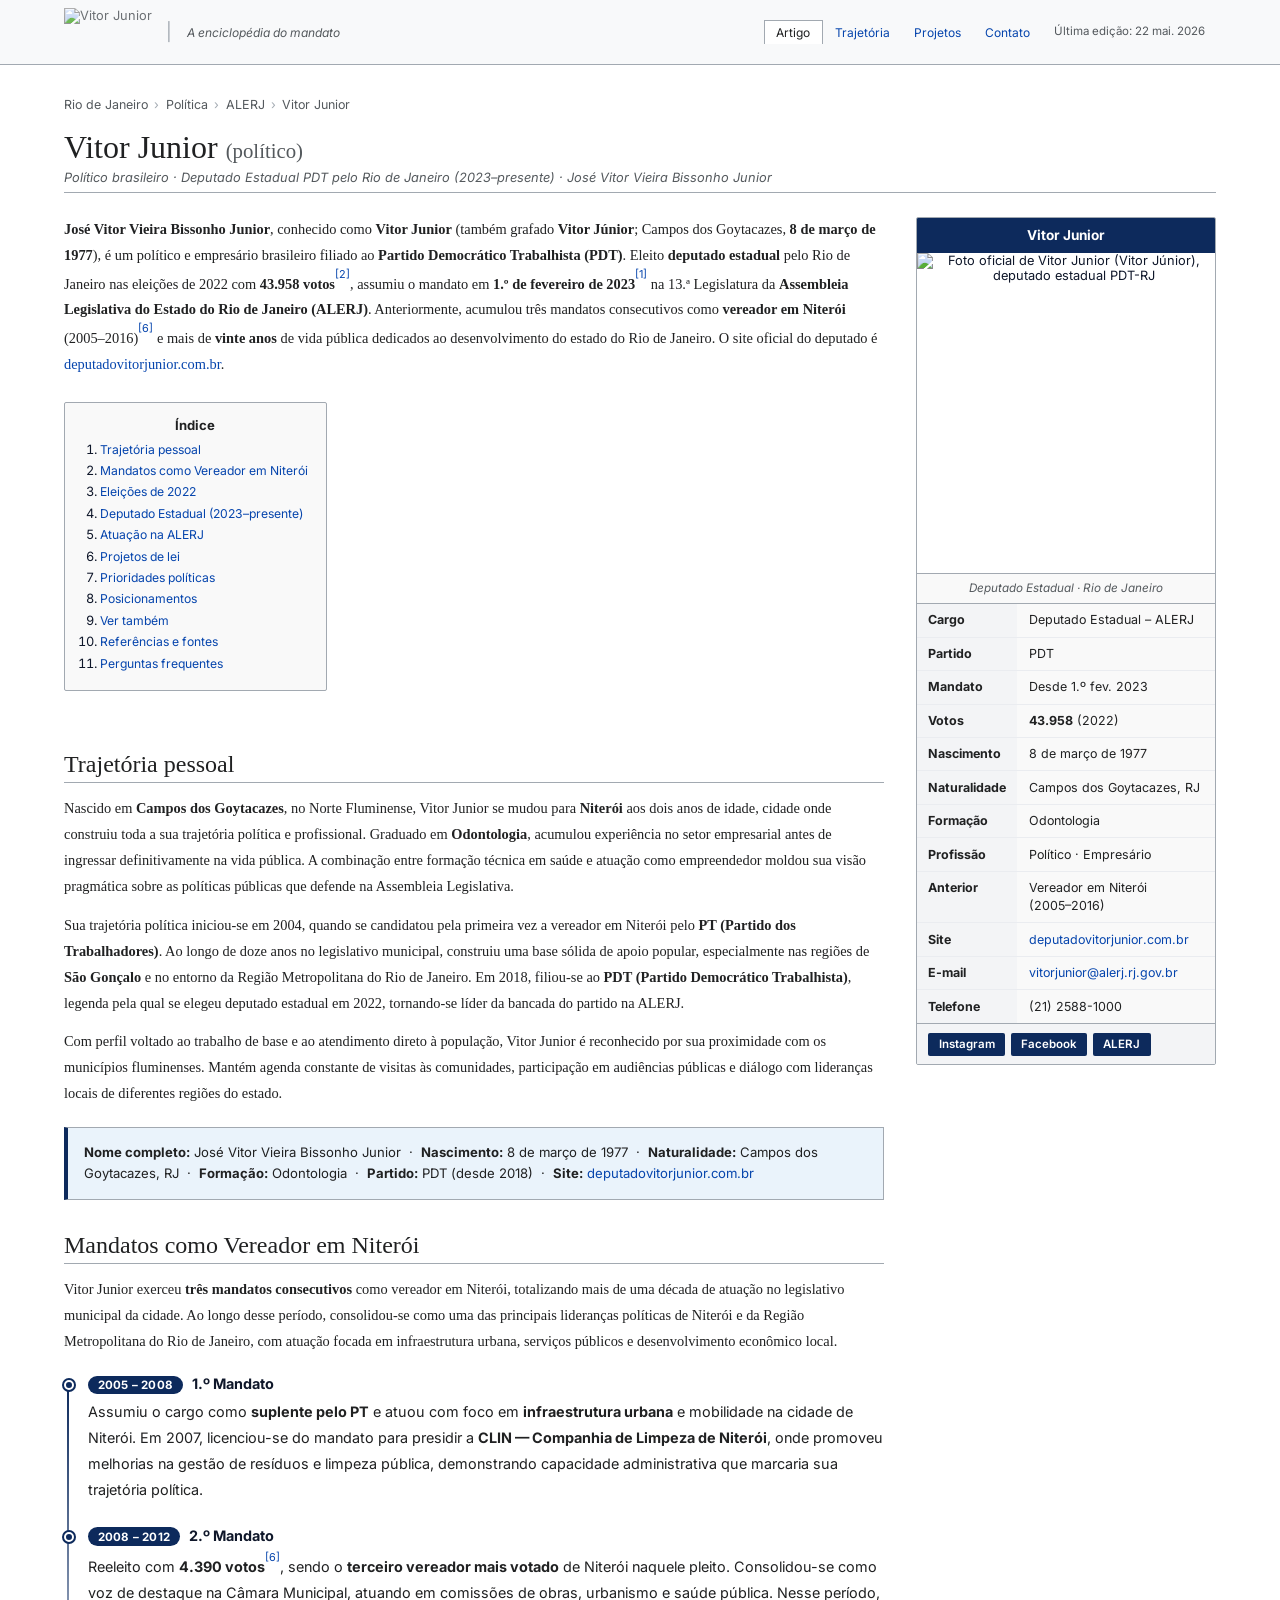
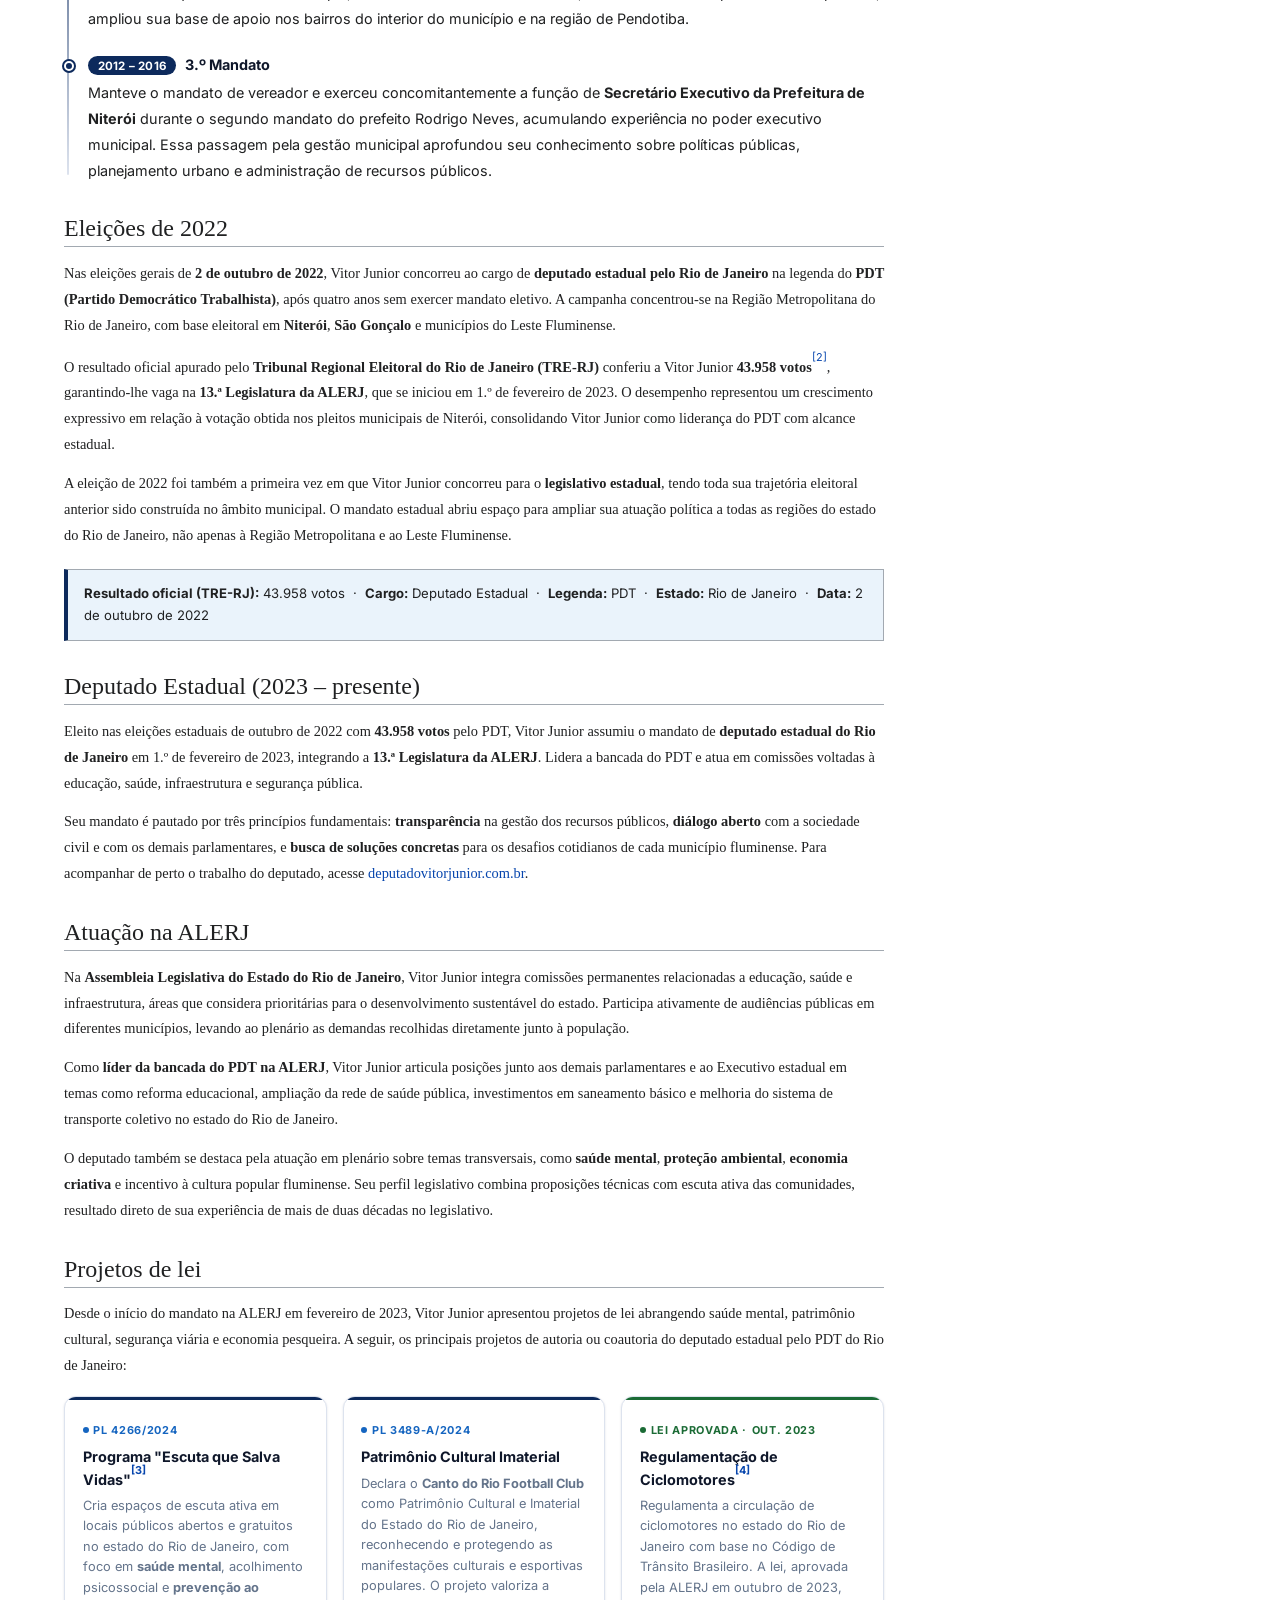
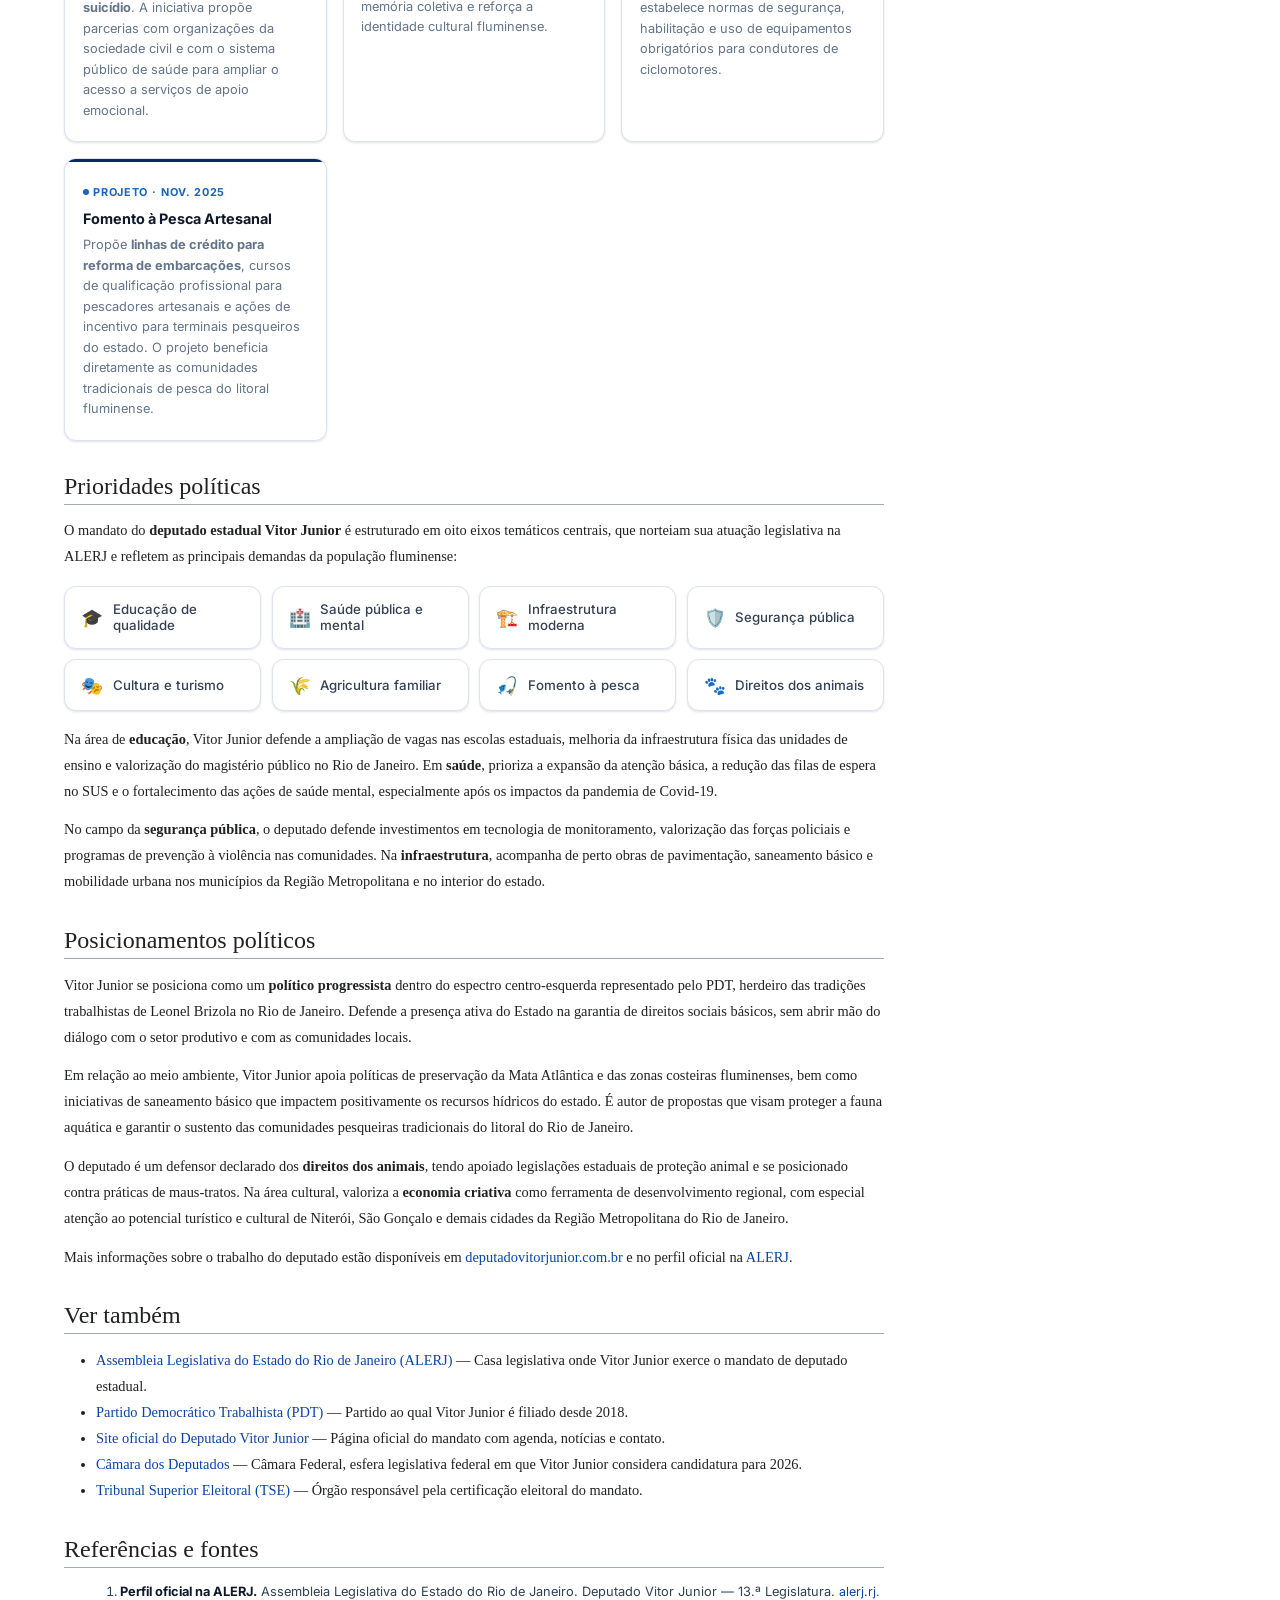
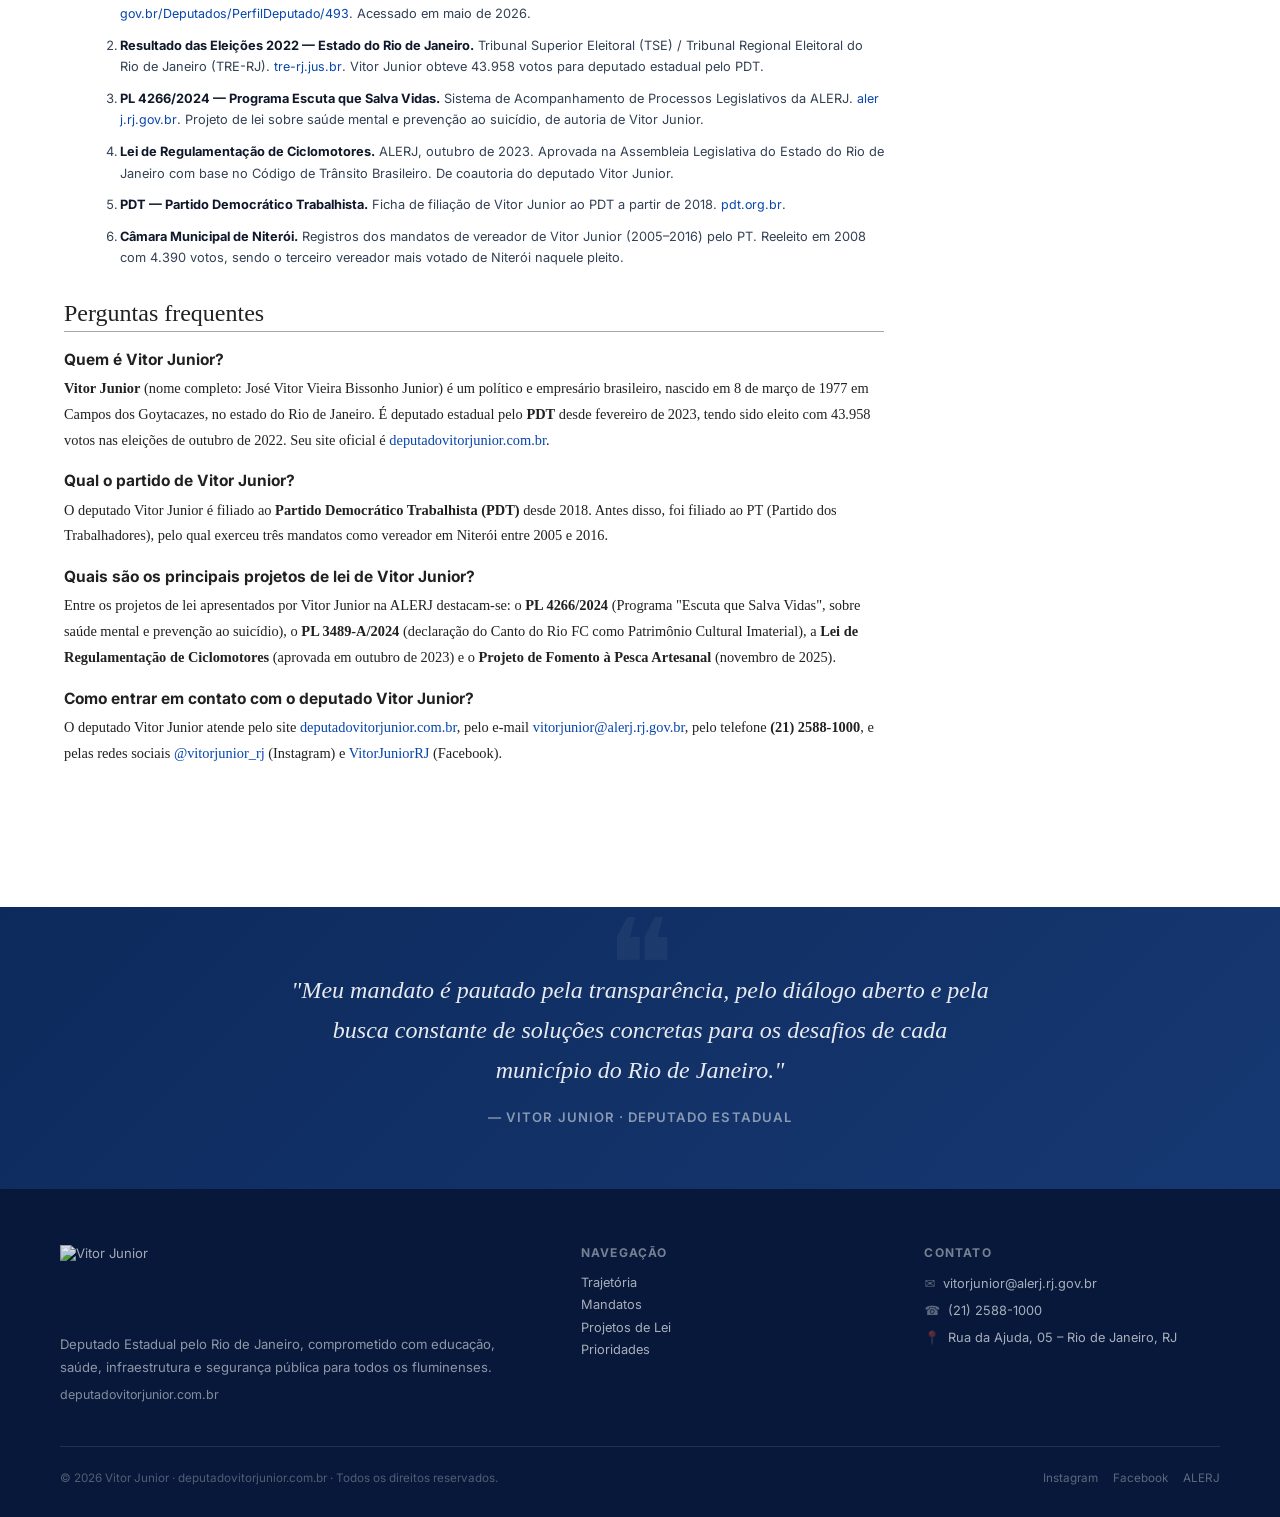
==== index.html @ 6df8fab6 "Add files via upload" ====
<!DOCTYPE html>
<html lang="pt-BR">
<head>
  <meta charset="UTF-8">
  <meta name="viewport" content="width=device-width, initial-scale=1.0">
  <meta http-equiv="X-UA-Compatible" content="ie=edge">
  <title>Vitor Junior (político) — Deputado Estadual PDT-RJ | Enciclopédia</title>
  <meta name="description" content="Vitor Junior (Vitor Júnior) é deputado estadual pelo PDT-RJ com 43.958 votos. José Vitor Vieira Bissonho Junior: 20+ anos de política, 3 mandatos como vereador em Niterói. Educação, saúde e infraestrutura.">
  <meta name="keywords" content="Vitor Junior, Vitor Júnior, deputado estadual Rio de Janeiro, Vitor Junior político, Vitor Júnior político, PDT Rio de Janeiro, Vitor Junior PDT, ALERJ deputado, deputadovitorjunior.com.br, vereador Niterói, educação Rio de Janeiro, saúde pública RJ, Vitor Junior projetos de lei, José Vitor Vieira Bissonho Junior, deputado estadual PDT 2023, Assembleia Legislativa RJ, política Rio de Janeiro, wiki vitor junior, Vitor Junior deputado estadual, vitor junior pdt rj, deputado vitor junior niterói">
  <meta name="author" content="Vitor Junior — Deputado Estadual">
  <meta name="copyright" content="© 2026 Vitor Junior. Todos os direitos reservados.">
  <meta name="robots" content="index, follow, max-snippet:-1, max-image-preview:large, max-video-preview:-1">
  <meta name="googlebot" content="index, follow, max-snippet:-1, max-image-preview:large, max-video-preview:-1">
  <meta name="google-site-verification" content="31ac9da0bbd17f8f">
  <link rel="canonical" href="https://wiki.deputadovitorjunior.com.br/">
  <link rel="alternate" hreflang="pt-BR" href="https://wiki.deputadovitorjunior.com.br/">
  <link rel="alternate" hreflang="x-default" href="https://wiki.deputadovitorjunior.com.br/">
  <meta name="theme-color" content="#0D2A5C">
  <meta name="language" content="Portuguese">
  <meta name="geo.placename" content="Rio de Janeiro, Brasil">
  <meta name="geo.region" content="BR-RJ">
  <meta name="geo.position" content="-22.9068;-43.1729">
  <meta name="ICBM" content="-22.9068, -43.1729">
  <!-- Open Graph -->
  <meta property="og:type" content="article">
  <meta property="og:url" content="https://wiki.deputadovitorjunior.com.br/">
  <meta property="og:title" content="Vitor Junior (político) — Deputado Estadual PDT-RJ">
  <meta property="og:description" content="Vitor Junior (Vitor Júnior) é deputado estadual pelo PDT com 43.958 votos. José Vitor Vieira Bissonho Junior: 20+ anos de política fluminense. Educação, saúde, infraestrutura e segurança para o Rio de Janeiro.">
  <meta property="og:image" content="https://wiki.deputadovitorjunior.com.br/resultado_laranja_social2.webp">
  <meta property="og:image:width" content="1200">
  <meta property="og:image:height" content="630">
  <meta property="og:image:alt" content="Foto oficial de Vitor Junior, deputado estadual PDT-RJ">
  <meta property="og:locale" content="pt_BR">
  <meta property="og:site_name" content="Vitor Junior — Enciclopédia do Mandato">
  <meta property="og:updated_time" content="2026-05-22T00:00:00-03:00">
  <meta property="article:published_time" content="2026-05-06T07:20:28Z">
  <meta property="article:modified_time" content="2026-05-22T00:00:00-03:00">
  <meta property="article:author" content="https://wiki.deputadovitorjunior.com.br/#person">
  <meta property="article:section" content="Política">
  <meta property="article:tag" content="Vitor Junior">
  <meta property="article:tag" content="Vitor Júnior">
  <meta property="article:tag" content="PDT">
  <meta property="article:tag" content="Deputado Estadual Rio de Janeiro">
  <meta property="article:tag" content="ALERJ">
  <meta property="profile:first_name" content="Vitor">
  <meta property="profile:last_name" content="Junior">
  <!-- Twitter Card -->
  <meta name="twitter:card" content="summary_large_image">
  <meta name="twitter:site" content="@vitorjunior_rj">
  <meta name="twitter:creator" content="@vitorjunior_rj">
  <meta name="twitter:title" content="Vitor Junior (político) — Deputado Estadual PDT Rio de Janeiro">
  <meta name="twitter:description" content="Vitor Júnior, deputado estadual pelo PDT com 43.958 votos. 20+ anos de política. Educação, saúde, infraestrutura e segurança para o RJ.">
  <meta name="twitter:image" content="https://wiki.deputadovitorjunior.com.br/resultado_laranja_social2.webp">
  <!-- Social identity -->
  <link rel="me" href="https://www.instagram.com/vitorjunior_rj">
  <link rel="me" href="https://www.facebook.com/VitorJuniorRJ">
  <!-- Dublin Core (enciclopédico) -->
  <meta name="DC.title" content="Vitor Junior (político)">
  <meta name="DC.creator" content="Vitor Junior — Deputado Estadual PDT-RJ">
  <meta name="DC.subject" content="Política; Deputado Estadual; PDT; Rio de Janeiro; ALERJ; Vitor Júnior">
  <meta name="DC.description" content="Artigo enciclopédico sobre Vitor Junior (Vitor Júnior), deputado estadual pelo PDT do Rio de Janeiro. José Vitor Vieira Bissonho Junior: trajetória, projetos de lei, mandatos e atuação na ALERJ.">
  <meta name="DC.publisher" content="wiki.deputadovitorjunior.com.br">
  <meta name="DC.date" content="2026-05-22">
  <meta name="DC.type" content="Text">
  <meta name="DC.format" content="text/html">
  <meta name="DC.language" content="pt-BR">
  <meta name="DC.rights" content="© 2026 Vitor Junior. Todos os direitos reservados.">
  <meta name="DC.identifier" content="https://wiki.deputadovitorjunior.com.br/">

  <!-- Schema: Person -->
  <script type="application/ld+json">
  {
    "@context": "https://schema.org",
    "@type": "Person",
    "@id": "https://wiki.deputadovitorjunior.com.br/#person",
    "name": "Vitor Junior",
    "givenName": "Vitor",
    "familyName": "Junior",
    "alternateName": [
      "Vitor Júnior",
      "José Vitor Vieira Bissonho Junior",
      "Vitor Júnior (político)",
      "Vitor Junior (político)",
      "Vitor Junior Deputado",
      "Deputado Vitor Junior",
      "Deputado Vitor Júnior"
    ],
    "birthDate": "1977-03-08",
    "birthPlace": {
      "@type": "Place",
      "name": "Campos dos Goytacazes",
      "address": {"@type": "PostalAddress", "addressLocality": "Campos dos Goytacazes", "addressRegion": "RJ", "addressCountry": "BR"}
    },
    "nationality": {"@type": "Country", "name": "Brasil"},
    "jobTitle": "Deputado Estadual",
    "hasOccupation": [
      {"@type": "Occupation", "name": "Deputado Estadual", "occupationLocation": {"@type": "AdministrativeArea", "name": "Rio de Janeiro"}},
      {"@type": "Occupation", "name": "Odontólogo"},
      {"@type": "Occupation", "name": "Empresário"}
    ],
    "description": "Vitor Junior (Vitor Júnior) é deputado estadual pelo PDT do Rio de Janeiro, eleito em 2022 com 43.958 votos. José Vitor Vieira Bissonho Junior nasceu em 8 de março de 1977 em Campos dos Goytacazes. Com mais de 20 anos de vida pública, foi vereador em Niterói por três mandatos consecutivos (2005–2016). Defende educação, saúde, infraestrutura, segurança pública, cultura, turismo, agricultura familiar e direitos dos animais.",
    "image": {
      "@type": "ImageObject",
      "url": "https://wiki.deputadovitorjunior.com.br/assets/fotoprecampanha.webp",
      "width": 300,
      "height": 400,
      "caption": "Vitor Junior, deputado estadual PDT-RJ"
    },
    "url": "https://wiki.deputadovitorjunior.com.br",
    "email": "vitorjunior@alerj.rj.gov.br",
    "telephone": "+55-21-2588-1000",
    "sameAs": [
      "https://www.instagram.com/vitorjunior_rj",
      "https://www.facebook.com/VitorJuniorRJ",
      "https://www.alerj.rj.gov.br/Deputados/PerfilDeputado/493",
      "https://pt.wikipedia.org/wiki/Vitor_J%C3%BAnior_(pol%C3%ADtico)",
      "https://www.wikidata.org/wiki/Q116114993",
      "https://deputadovitorjunior.com.br"
    ],
    "affiliation": {
      "@type": "Organization",
      "@id": "https://wiki.deputadovitorjunior.com.br/#pdt",
      "name": "Partido Democrático Trabalhista",
      "alternateName": "PDT",
      "url": "https://pdt.org.br",
      "foundingDate": "1980",
      "areaServed": {"@type": "Country", "name": "Brasil"}
    },
    "memberOf": {
      "@type": "GovernmentOrganization",
      "@id": "https://wiki.deputadovitorjunior.com.br/#alerj",
      "name": "Assembleia Legislativa do Estado do Rio de Janeiro",
      "alternateName": "ALERJ",
      "url": "https://www.alerj.rj.gov.br",
      "address": {"@type": "PostalAddress", "streetAddress": "Rua da Ajuda, 05", "addressLocality": "Rio de Janeiro", "addressRegion": "RJ", "postalCode": "20040-000", "addressCountry": "BR"}
    },
    "address": {
      "@type": "PostalAddress",
      "streetAddress": "Rua da Ajuda, 05",
      "addressLocality": "Rio de Janeiro",
      "addressRegion": "RJ",
      "postalCode": "20040-000",
      "addressCountry": "BR"
    },
    "knowsAbout": ["Educação", "Saúde Pública", "Saúde Mental", "Infraestrutura Urbana", "Segurança Pública", "Cultura e Turismo", "Agricultura Familiar", "Pesca Artesanal", "Direitos dos Animais", "Legislação Estadual", "Política do Rio de Janeiro"],
    "interactionStatistic": {
      "@type": "InteractionCounter",
      "interactionType": "https://schema.org/VoteAction",
      "userInteractionCount": 43958,
      "description": "Votos obtidos nas eleições estaduais de outubro de 2022 para deputado estadual do Rio de Janeiro"
    }
  }
  </script>

  <!-- Schema: WebPage + Speakable (voice search / AI Overview) -->
  <script type="application/ld+json">
  {
    "@context": "https://schema.org",
    "@type": "WebPage",
    "@id": "https://wiki.deputadovitorjunior.com.br/",
    "name": "Vitor Junior (político) — Deputado Estadual PDT-RJ",
    "url": "https://wiki.deputadovitorjunior.com.br/",
    "description": "Artigo enciclopédico sobre Vitor Junior (Vitor Júnior), deputado estadual pelo PDT do Rio de Janeiro. Trajetória, projetos de lei e atuação na ALERJ.",
    "inLanguage": "pt-BR",
    "datePublished": "2026-05-06T07:20:28Z",
    "dateModified": "2026-05-22T00:00:00-03:00",
    "primaryImageOfPage": {
      "@type": "ImageObject",
      "url": "https://wiki.deputadovitorjunior.com.br/assets/fotoprecampanha.webp"
    },
    "about": {"@id": "https://wiki.deputadovitorjunior.com.br/#person"},
    "speakable": {
      "@type": "SpeakableSpecification",
      "cssSelector": [".lead", ".wiki-header h1", ".wiki-header__desc", "#faq h3", "#faq p"]
    },
    "breadcrumb": {"@id": "https://wiki.deputadovitorjunior.com.br/#breadcrumb"}
  }
  </script>

  <!-- Schema: Article -->
  <script type="application/ld+json">
  {
    "@context": "https://schema.org",
    "@type": "Article",
    "@id": "https://wiki.deputadovitorjunior.com.br/#article",
    "headline": "Vitor Junior (político) — Deputado Estadual PDT-RJ",
    "alternativeHeadline": "Vitor Júnior — Deputado Estadual pelo PDT do Rio de Janeiro",
    "description": "Artigo enciclopédico sobre Vitor Junior (Vitor Júnior), deputado estadual pelo PDT do Rio de Janeiro desde 2023. Trajetória política, mandatos, projetos de lei e atuação na ALERJ.",
    "datePublished": "2026-05-06T07:20:28Z",
    "dateModified": "2026-05-22T00:00:00-03:00",
    "author": {"@id": "https://wiki.deputadovitorjunior.com.br/#person"},
    "publisher": {"@id": "https://wiki.deputadovitorjunior.com.br/#website"},
    "mainEntityOfPage": {
      "@type": "WebPage",
      "@id": "https://wiki.deputadovitorjunior.com.br/"
    },
    "about": {"@id": "https://wiki.deputadovitorjunior.com.br/#person"},
    "image": {
      "@type": "ImageObject",
      "url": "https://wiki.deputadovitorjunior.com.br/resultado_laranja_social2.webp",
      "width": 1200,
      "height": 630
    },
    "inLanguage": "pt-BR",
    "articleSection": "Política",
    "keywords": "Vitor Junior, Vitor Júnior, deputado estadual, PDT, Rio de Janeiro, ALERJ, político, José Vitor Vieira Bissonho Junior"
  }
  </script>

  <!-- Schema: WebSite -->
  <script type="application/ld+json">
  {
    "@context": "https://schema.org",
    "@type": "WebSite",
    "@id": "https://wiki.deputadovitorjunior.com.br/#website",
    "url": "https://wiki.deputadovitorjunior.com.br",
    "name": "Vitor Junior (político) — Deputado Estadual PDT Rio de Janeiro",
    "alternateName": "Enciclopédia Vitor Junior",
    "description": "Página enciclopédica de Vitor Junior (Vitor Júnior), deputado estadual pelo PDT no Rio de Janeiro. Trajetória, projetos de lei, prioridades políticas e contato.",
    "inLanguage": "pt-BR",
    "datePublished": "2026-05-06T07:20:28Z",
    "dateModified": "2026-05-22T00:00:00-03:00",
    "publisher": {"@id": "https://wiki.deputadovitorjunior.com.br/#person"},
    "about": {"@id": "https://wiki.deputadovitorjunior.com.br/#person"},
    "mainEntity": {"@id": "https://wiki.deputadovitorjunior.com.br/#person"}
  }
  </script>

  <!-- Schema: BreadcrumbList -->
  <script type="application/ld+json">
  {
    "@context": "https://schema.org",
    "@type": "BreadcrumbList",
    "@id": "https://wiki.deputadovitorjunior.com.br/#breadcrumb",
    "itemListElement": [
      {"@type": "ListItem", "position": 1, "name": "Política", "item": "https://wiki.deputadovitorjunior.com.br/#trajetoria"},
      {"@type": "ListItem", "position": 2, "name": "Deputados Estaduais RJ", "item": "https://wiki.deputadovitorjunior.com.br/#deputado"},
      {"@type": "ListItem", "position": 3, "name": "PDT Rio de Janeiro", "item": "https://wiki.deputadovitorjunior.com.br/#atuacao"},
      {"@type": "ListItem", "position": 4, "name": "Vitor Junior (político)", "item": "https://wiki.deputadovitorjunior.com.br/"}
    ]
  }
  </script>

  <!-- Schema: FAQPage -->
  <script type="application/ld+json">
  {
    "@context": "https://schema.org",
    "@type": "FAQPage",
    "mainEntity": [
      {
        "@type": "Question",
        "name": "Quem é Vitor Junior?",
        "acceptedAnswer": {"@type": "Answer", "text": "Vitor Junior, cujo nome completo é José Vitor Vieira Bissonho Junior, é um político e empresário brasileiro. É deputado estadual pelo PDT do Rio de Janeiro desde fevereiro de 2023, eleito com 43.958 votos nas eleições de outubro de 2022. Foi vereador em Niterói por três mandatos consecutivos (2005–2016). Nasceu em 8 de março de 1977 em Campos dos Goytacazes e é graduado em Odontologia. Seu site oficial é deputadovitorjunior.com.br."}
      },
      {
        "@type": "Question",
        "name": "Qual é o partido de Vitor Junior?",
        "acceptedAnswer": {"@type": "Answer", "text": "Vitor Junior (Vitor Júnior) é filiado ao Partido Democrático Trabalhista (PDT) desde 2018, legenda pela qual se elegeu deputado estadual em 2022 e lidera a bancada na ALERJ. Anteriormente foi filiado ao PT (Partido dos Trabalhadores), pelo qual exerceu três mandatos como vereador em Niterói (2005–2016)."}
      },
      {
        "@type": "Question",
        "name": "Quais são as principais bandeiras de Vitor Junior como deputado estadual?",
        "acceptedAnswer": {"@type": "Answer", "text": "Vitor Junior defende educação de qualidade, saúde pública e saúde mental, infraestrutura moderna, segurança pública eficiente, cultura e turismo, agricultura familiar, fomento à pesca artesanal e proteção dos direitos dos animais no Rio de Janeiro."}
      },
      {
        "@type": "Question",
        "name": "Quais projetos de lei Vitor Junior apresentou na ALERJ?",
        "acceptedAnswer": {"@type": "Answer", "text": "Os principais projetos de Vitor Junior na ALERJ incluem: PL 4266/2024 (Programa Escuta que Salva Vidas – saúde mental e prevenção ao suicídio), PL 3489-A/2024 (Patrimônio Cultural Imaterial – Canto do Rio FC), Lei de Regulamentação de Ciclomotores (aprovada em outubro de 2023) e Projeto de Fomento à Pesca Artesanal (novembro de 2025)."}
      },
      {
        "@type": "Question",
        "name": "Como entrar em contato com o deputado Vitor Junior?",
        "acceptedAnswer": {"@type": "Answer", "text": "O deputado Vitor Junior pode ser contactado pelo site oficial deputadovitorjunior.com.br, pelo e-mail vitorjunior@alerj.rj.gov.br, pelo telefone (21) 2588-1000, ou pelas redes sociais @vitorjunior_rj no Instagram e VitorJuniorRJ no Facebook."}
      },
      {
        "@type": "Question",
        "name": "Quando Vitor Junior foi eleito deputado estadual?",
        "acceptedAnswer": {"@type": "Answer", "text": "Vitor Junior foi eleito deputado estadual pelo PDT do Rio de Janeiro nas eleições gerais de outubro de 2022, obtendo 43.958 votos. Assumiu o mandato em 1.º de fevereiro de 2023, integrando a 13.ª Legislatura da Assembleia Legislativa do Estado do Rio de Janeiro (ALERJ)."}
      },
      {
        "@type": "Question",
        "name": "Qual a formação de Vitor Junior?",
        "acceptedAnswer": {"@type": "Answer", "text": "Vitor Junior é graduado em Odontologia. Além da carreira política, atuou como empresário. Nasceu em Campos dos Goytacazes, RJ, em 8 de março de 1977, e se mudou para Niterói ainda criança, cidade onde construiu toda sua trajetória política ao longo de mais de 20 anos."}
      }
    ]
  }
  </script>

  <!-- Favicon -->
  <link rel="icon" type="image/webp" href="assets/favicon.webp">
  <link rel="apple-touch-icon" href="assets/favicon.webp">
  <meta name="msapplication-TileImage" content="assets/favicon.webp">

  <!-- LCP preload: infobox photo acima da dobra -->
  <link rel="preload" as="image" href="assets/fotoprecampanha.webp" fetchpriority="high">
  <!-- Fonts -->
  <link rel="preconnect" href="https://fonts.googleapis.com">
  <link rel="preconnect" href="https://fonts.gstatic.com" crossorigin>
  <link href="https://fonts.googleapis.com/css2?family=Inter:wght@300;400;500;600;700;800&display=swap" rel="stylesheet">

  <style>
    /* ─── TOKENS ─────────────────────────────────────────── */
    :root {
      --navy:        #0D2A5C;
      --navy-mid:    #163872;
      --navy-light:  #1E4D9B;
      --blue:        #1565C0;
      --blue-light:  #1976D2;
      --blue-pale:   #E8F0FE;
      --white:       #FFFFFF;
      --off-white:   #F8FAFC;
      --surface:     #F1F5F9;
      --border:      #DDE3EE;
      --border-dark: #C5CFE0;
      --text:        #0F172A;
      --text-mid:    #334155;
      --text-muted:  #64748B;
      --green:       #1B6B35;
      --green-bg:    #DCFCE7;
      --shadow-sm:   0 1px 3px rgba(13,42,92,.08), 0 1px 2px rgba(13,42,92,.06);
      --shadow-md:   0 4px 16px rgba(13,42,92,.10), 0 2px 6px rgba(13,42,92,.07);
      --shadow-lg:   0 12px 40px rgba(13,42,92,.14), 0 4px 12px rgba(13,42,92,.08);
      --radius:      6px;
      --radius-lg:   12px;
      --font-ui:     'Inter', system-ui, -apple-system, sans-serif;
      --font-body:   Georgia, 'Times New Roman', serif;
      --ease:        cubic-bezier(.4,0,.2,1);
    }

    /* ─── RESET ──────────────────────────────────────────── */
    *, *::before, *::after { box-sizing: border-box; margin: 0; padding: 0; }
    html { scroll-behavior: smooth; scroll-padding-top: 68px; }
    body {
      font-family: var(--font-body);
      color: var(--text);
      background: var(--white);
      -webkit-font-smoothing: antialiased;
      -moz-osx-font-smoothing: grayscale;
      overflow-x: hidden;
    }
    img { max-width: 100%; display: block; }
    a { color: #0645ad; text-decoration: none; transition: color .15s; }
    a:hover { color: #0b0080; text-decoration: underline; }
    a:visited { color: #0b0080; }

    /* ─── SKIP LINK ──────────────────────────────────────── */
    .skip-link {
      position: absolute; top: -40px; left: 1rem;
      background: var(--navy); color: #fff;
      padding: .5rem 1rem; border-radius: var(--radius);
      font-family: var(--font-ui); font-size: .85rem;
      z-index: 9999; transition: top .2s;
    }
    .skip-link:focus { top: 1rem; }

    /* ─── NAVBAR ─────────────────────────────────────────── */
    .navbar {
      position: absolute; top: 0; left: 0; right: 0; z-index: 1000;
      height: 64px;
      display: flex; align-items: center;
      padding: 0 2rem;
      background: transparent;
    }
    .navbar__inner {
      max-width: 1200px; margin: 0 auto; width: 100%;
      display: flex; align-items: center; justify-content: flex-end;
    }
    .navbar__nav {
      display: flex; gap: .25rem; list-style: none; align-items: center;
    }
    .navbar__nav a {
      font-family: var(--font-ui); font-size: .82rem; font-weight: 500;
      color: rgba(255,255,255,.82);
      padding: .45rem .85rem; border-radius: 20px;
      transition: color .2s, background .2s;
      text-decoration: none; letter-spacing: .01em;
    }
    .navbar__nav a:hover { color: #fff; background: rgba(255,255,255,.14); text-decoration: none; }
    .navbar__nav a.active { color: #fff; background: rgba(255,255,255,.18); }

    /* ─── WIKI PAGE CHROME ────────────────────────────────── */
    .wiki-chrome {
      background: #f8f9fa;
      border-bottom: 1px solid #a2a9b1;
      padding: .5rem 0;
      font-family: var(--font-ui); font-size: .8rem;
      color: #54595d;
    }
    .wiki-chrome__inner {
      max-width: 1200px; margin: 0 auto; padding: 0 1.5rem;
      display: flex; align-items: center; justify-content: space-between;
      flex-wrap: wrap; gap: .4rem;
    }
    .wiki-chrome__left {
      display: flex; align-items: center; gap: .9rem;
    }
    .wiki-chrome__logo {
      height: 48px; width: auto; opacity: .85;
    }
    .wiki-chrome__sep {
      color: #a2a9b1; font-size: 1.1rem; line-height: 1;
    }
    .wiki-chrome__tagline {
      font-size: .75rem; color: #54595d; font-style: italic;
    }
    .wiki-chrome__tabs {
      display: flex; gap: 0; list-style: none;
    }
    .wiki-chrome__tabs a {
      font-size: .75rem; color: #0645ad; padding: .25rem .7rem;
      border: 1px solid transparent; border-bottom: none;
      display: block; text-decoration: none;
      transition: background .15s, border-color .15s;
    }
    .wiki-chrome__tabs a:hover { background: #fff; border-color: #a2a9b1; }
    .wiki-chrome__tabs li.active a {
      background: #fff; border-color: #a2a9b1;
      color: #202122; cursor: default;
    }

    /* ─── WIKI LAYOUT ─────────────────────────────────────── */
    .wiki-wrap {
      max-width: 1200px; margin: 0 auto;
      padding: 2rem 1.5rem 5rem;
      background: #fff;
    }

    /* Breadcrumb */
    .breadcrumb {
      font-family: var(--font-ui); font-size: .78rem;
      color: #54595d; margin-bottom: 1rem;
      display: flex; align-items: center; gap: .4rem; flex-wrap: wrap;
    }
    .breadcrumb a { color: #0645ad; }
    .breadcrumb a:hover { color: #0b0080; }
    .breadcrumb__sep { color: #a2a9b1; }

    /* Page header */
    .wiki-header {
      border-bottom: 1px solid #a2a9b1;
      padding-bottom: .4rem; margin-bottom: 1.5rem;
    }
    .wiki-header h1 {
      font-family: 'Linux Libertine', Georgia, 'Times New Roman', serif;
      font-size: 2rem; font-weight: 400;
      color: #202122; line-height: 1.2;
      letter-spacing: 0;
    }
    .wiki-header__desc {
      font-family: var(--font-ui); font-size: .8rem;
      color: #54595d; margin-top: .25rem; font-style: italic;
    }

    /* Two-column body */
    .wiki-body {
      display: grid;
      grid-template-columns: 1fr 300px;
      gap: 2rem;
      align-items: start;
    }

    /* ─── INFOBOX (Wikipedia style) ────────────────────────── */
    .infobox {
      border: 1px solid #a2a9b1;
      border-radius: 2px;
      overflow: hidden;
      background: #f9f9f9;
      font-family: var(--font-ui); font-size: .8rem;
      position: sticky; top: 80px;
    }
    .infobox__header {
      background: var(--navy); color: #fff;
      text-align: center; padding: .6rem 1rem;
      font-weight: 700; font-size: .85rem;
    }
    .infobox__photo-wrap {
      background: #fff;
      border-bottom: 1px solid #a2a9b1;
      overflow: hidden;
      text-align: center;
      padding: 0;
    }
    .infobox__photo {
      width: 100%; display: block;
      max-height: 320px; object-fit: cover; object-position: top;
    }
    .infobox__caption {
      text-align: center; padding: .4rem .6rem;
      font-size: .73rem; color: #54595d;
      background: #f9f9f9;
      border-bottom: 1px solid #a2a9b1;
      line-height: 1.4; font-style: italic;
    }
    .infobox__table { width: 100%; border-collapse: collapse; }
    .infobox__table tr { border-bottom: 1px solid #eaecf0; }
    .infobox__table tr:last-child { border-bottom: none; }
    .infobox__table td {
      padding: .45rem .7rem; vertical-align: top; line-height: 1.45;
      font-size: .78rem; color: #202122;
    }
    .infobox__table td:first-child {
      font-weight: 700; color: #202122;
      white-space: nowrap; width: 96px;
      background: #f3f4f6;
    }
    .infobox__table td:last-child { color: #202122; }
    .infobox__table a { color: #0645ad; }
    .infobox__social {
      padding: .55rem .7rem;
      display: flex; flex-wrap: wrap; gap: .35rem;
      border-top: 1px solid #a2a9b1;
      background: #f3f4f6;
    }
    .infobox__social a {
      font-size: .72rem; font-weight: 600;
      background: var(--navy); color: #fff;
      padding: .28rem .65rem; border-radius: 2px;
      text-decoration: none;
      transition: background .15s;
    }
    .infobox__social a:hover { background: #163872; text-decoration: none; color: #fff; }

    /* ─── ARTICLE CONTENT ─────────────────────────────────── */
    .wiki-content { min-width: 0; }

    .lead {
      font-size: .9rem; line-height: 1.8;
      color: #202122; margin-bottom: 1.5rem;
    }
    .lead b { font-weight: 700; }

    /* TOC – Wikipedia style */
    .toc {
      background: #f9f9f9; border: 1px solid #a2a9b1;
      border-radius: 2px; padding: .85rem 1.1rem;
      display: inline-block; margin-bottom: 1.75rem;
      font-family: var(--font-ui); font-size: .8rem;
      min-width: 190px; max-width: 280px;
    }
    .toc__title {
      font-weight: 700; font-size: .82rem; color: #202122;
      margin-bottom: .5rem; text-align: center;
    }
    .toc ol { padding-left: 1.1rem; }
    .toc li { margin: .22rem 0; line-height: 1.4; }
    .toc a { color: #0645ad; font-size: .76rem; }
    .toc a:hover { text-decoration: underline; color: #0b0080; }

    /* Sections */
    .wiki-section { margin-top: 2rem; }

    .wiki-section h2 {
      font-family: 'Linux Libertine', Georgia, 'Times New Roman', serif;
      font-size: 1.5rem; font-weight: 400;
      color: #202122; border-bottom: 1px solid #a2a9b1;
      padding-bottom: .25rem; margin-bottom: .85rem;
    }
    .wiki-section h3 {
      font-family: var(--font-ui); font-size: .97rem; font-weight: 700;
      color: #202122; margin: 1.1rem 0 .45rem;
    }
    .wiki-section p {
      font-size: .9rem; line-height: 1.8; color: #202122;
      margin-bottom: .8rem;
    }
    .wiki-section ul, .wiki-section ol {
      margin: .5rem 0 1rem 2rem;
      font-size: .9rem; line-height: 1.8; color: #202122;
    }
    .wiki-section a { color: #0645ad; }
    .wiki-section a:hover { color: #0b0080; }

    /* Wikipedia-style info box (inline callout) */
    .highlight-block {
      background: #eaf3fb;
      border: 1px solid #a2a9b1;
      border-left: 4px solid var(--navy);
      padding: .85rem 1rem; margin: 1.25rem 0;
      font-family: var(--font-ui); font-size: .82rem;
      color: #202122; line-height: 1.65;
    }
    .highlight-block strong { font-weight: 700; }

    /* ─── TIMELINE ────────────────────────────────────────── */
    .timeline { position: relative; margin: 1.25rem 0 .5rem; padding-left: 1.5rem; }
    .timeline::before {
      content: ''; position: absolute; left: 3px; top: 8px;
      bottom: 8px; width: 2px;
      background: linear-gradient(to bottom, var(--navy), var(--border));
      border-radius: 1px;
    }
    .timeline-item {
      position: relative; margin-bottom: 1.5rem;
      font-family: var(--font-ui); font-size: .86rem;
    }
    .timeline-item::before {
      content: ''; position: absolute; left: -1.5rem; top: 5px;
      width: 10px; height: 10px; border-radius: 50%;
      background: var(--navy); border: 2px solid #fff;
      box-shadow: 0 0 0 2px var(--navy);
      flex-shrink: 0;
    }
    .timeline-item__head {
      display: flex; align-items: baseline; gap: .6rem;
      margin-bottom: .3rem;
    }
    .timeline-item__periodo {
      font-size: .72rem; font-weight: 700;
      background: var(--navy); color: #fff;
      padding: .15rem .6rem; border-radius: 20px;
      letter-spacing: .02em; white-space: nowrap;
    }
    .timeline-item__titulo {
      font-weight: 700; font-size: .9rem; color: var(--text);
    }
    .timeline-item__texto {
      color: var(--text-mid); line-height: 1.6; font-size: .85rem;
    }

    /* ─── PROJETO CARDS ───────────────────────────────────── */
    .projetos-grid {
      display: grid;
      grid-template-columns: repeat(auto-fill, minmax(240px, 1fr));
      gap: 1rem; margin-top: 1.1rem;
    }
    .projeto-card {
      background: var(--white); border: 1px solid var(--border);
      border-radius: var(--radius-lg); padding: 1.25rem 1.1rem;
      font-family: var(--font-ui);
      box-shadow: var(--shadow-sm);
      transition: transform .22s var(--ease), box-shadow .22s var(--ease), border-color .22s;
      position: relative; overflow: hidden;
    }
    .projeto-card::before {
      content: ''; position: absolute; top: 0; left: 0; right: 0;
      height: 3px; background: var(--navy);
      border-radius: var(--radius-lg) var(--radius-lg) 0 0;
    }
    .projeto-card:hover {
      transform: translateY(-3px);
      box-shadow: var(--shadow-md);
      border-color: var(--border-dark);
    }
    .projeto-card--aprovado::before { background: var(--green); }
    .projeto-card__badge {
      display: inline-flex; align-items: center; gap: .3rem;
      font-size: .68rem; font-weight: 700; letter-spacing: .06em;
      text-transform: uppercase; margin-bottom: .6rem;
    }
    .projeto-card__badge--projeto { color: var(--blue); }
    .projeto-card__badge--aprovado { color: var(--green); }
    .projeto-card__badge-dot {
      width: 6px; height: 6px; border-radius: 50%; flex-shrink: 0;
    }
    .projeto-card__badge--projeto .projeto-card__badge-dot { background: var(--blue); }
    .projeto-card__badge--aprovado .projeto-card__badge-dot { background: var(--green); }
    .projeto-card__titulo {
      font-size: .9rem; font-weight: 700; color: var(--text); margin-bottom: .45rem;
      line-height: 1.35;
    }
    .projeto-card__desc {
      font-size: .8rem; color: var(--text-muted); line-height: 1.6;
    }

    /* ─── PRIORIDADES ─────────────────────────────────────── */
    .prioridades-grid {
      display: grid;
      grid-template-columns: repeat(auto-fill, minmax(180px, 1fr));
      gap: .65rem; margin-top: 1rem;
    }
    .prioridade-item {
      background: var(--white); border: 1.5px solid var(--border);
      border-radius: var(--radius-lg);
      padding: .9rem 1rem;
      font-family: var(--font-ui); font-size: .83rem; font-weight: 500;
      color: var(--text-mid);
      display: flex; align-items: center; gap: .6rem;
      box-shadow: var(--shadow-sm);
      transition: background .2s, border-color .2s, color .2s, transform .2s;
      cursor: default;
    }
    .prioridade-item:hover {
      background: var(--navy); border-color: var(--navy);
      color: #fff; transform: translateY(-2px);
      box-shadow: var(--shadow-md);
    }
    .prioridade-item:hover .prioridade-icon { color: rgba(255,255,255,.7); }
    .prioridade-icon {
      font-size: 1.1rem; flex-shrink: 0;
      color: var(--navy); transition: color .2s;
    }

    /* ─── HIGHLIGHT BAND ──────────────────────────────────── */
    .quote-band {
      background: linear-gradient(135deg, var(--navy) 0%, var(--navy-mid) 100%);
      padding: 4rem 2rem; text-align: center; margin-top: 3rem;
      position: relative; overflow: hidden;
    }
    .quote-band::before {
      content: '❝'; position: absolute; top: -1rem; left: 50%;
      transform: translateX(-50%);
      font-size: 8rem; color: rgba(255,255,255,.05);
      font-family: Georgia, serif; pointer-events: none;
    }
    .quote-band__inner { max-width: 700px; margin: 0 auto; position: relative; z-index: 1; }
    .quote-band__text {
      font-family: Georgia, serif; font-size: clamp(1.1rem, 2.5vw, 1.5rem);
      font-style: italic; color: rgba(255,255,255,.9);
      line-height: 1.65; margin-bottom: 1.2rem;
    }
    .quote-band__author {
      font-family: var(--font-ui); font-size: .82rem; font-weight: 600;
      color: rgba(255,255,255,.5); letter-spacing: .08em; text-transform: uppercase;
    }

    /* ─── FOOTER ──────────────────────────────────────────── */
    .footer {
      background: #07183A; color: rgba(255,255,255,.7);
      padding: 3.5rem 2rem 2rem;
      font-family: var(--font-ui); font-size: .82rem;
    }
    .footer__grid {
      max-width: 1160px; margin: 0 auto;
      display: grid; grid-template-columns: 1.6fr 1fr 1fr;
      gap: 3rem; padding-bottom: 2.5rem;
      border-bottom: 1px solid rgba(255,255,255,.1);
    }
    .footer__logo { height: 72px; width: auto; margin-bottom: 1rem; opacity: .9; }
    .footer__about {
      font-size: .82rem; line-height: 1.7;
      color: rgba(255,255,255,.55); margin-top: .5rem;
    }
    .footer__col h4 {
      font-size: .75rem; font-weight: 700; letter-spacing: .1em;
      text-transform: uppercase; color: rgba(255,255,255,.45);
      margin-bottom: .85rem;
    }
    .footer__links { list-style: none; display: flex; flex-direction: column; gap: .4rem; }
    .footer__links a {
      color: rgba(255,255,255,.65); font-size: .8rem;
      text-decoration: none; transition: color .2s;
    }
    .footer__links a:hover { color: #fff; text-decoration: none; }
    .footer__contact { display: flex; flex-direction: column; gap: .5rem; }
    .footer__contact-item {
      display: flex; align-items: flex-start; gap: .5rem;
      color: rgba(255,255,255,.65); font-size: .8rem; line-height: 1.5;
    }
    .footer__contact-item span { color: rgba(255,255,255,.35); flex-shrink: 0; }
    .footer__bottom {
      max-width: 1160px; margin: 1.5rem auto 0;
      display: flex; align-items: center; justify-content: space-between;
      font-size: .73rem; color: rgba(255,255,255,.3); flex-wrap: wrap; gap: .5rem;
    }

    /* ─── CITAÇÕES ───────────────────────────────────────── */
    sup a {
      font-family: var(--font-ui); font-size: .68rem;
      color: #0645ad; text-decoration: none;
      vertical-align: super; line-height: 0;
    }
    sup a:hover { text-decoration: underline; }
    #referencias ol { padding-left: 1.5rem; }
    #referencias li {
      font-family: var(--font-ui); font-size: .8rem;
      line-height: 1.65; color: var(--text-mid);
      margin-bottom: .65rem;
    }
    #referencias li b { color: var(--text); }
    #referencias li a { color: #0645ad; font-size: .78rem; word-break: break-all; }

    /* ─── SCROLL ANIMATIONS ───────────────────────────────── */
    .fade-up {
      opacity: 1; transform: translateY(0);
    }

    /* ─── RESPONSIVE ──────────────────────────────────────── */

    /* ── Tablet ── */
    @media (max-width: 1024px) {
      .wiki-body { grid-template-columns: 1fr 268px; gap: 1.75rem; }
    }

    @media (max-width: 900px) {
      /* Artigo */
      .wiki-body { grid-template-columns: 1fr; }
      .infobox {
        position: static;
        max-width: 100%;
        margin: 0 0 2rem;
        display: grid;
        grid-template-columns: 180px 1fr;
        grid-template-rows: auto auto 1fr auto;
      }
      .infobox__header { grid-column: 1 / -1; }
      .infobox__photo-wrap {
        grid-row: 2 / 5;
        border-right: 1px solid #a2a9b1;
        border-bottom: none;
        display: flex; align-items: center; justify-content: center;
        padding: .75rem;
      }
      .infobox__photo { max-height: 220px; }
      .infobox__caption { grid-column: 2; border-left: none; }
      .infobox__table { grid-column: 2; }
      .infobox__social { grid-column: 2; }

      /* Footer */
      .footer__grid { grid-template-columns: 1fr 1fr; gap: 2rem; }
      .footer__grid > :first-child { grid-column: 1 / -1; }
    }

    /* ── Mobile ── */
    @media (max-width: 640px) {
      /* Wiki chrome */
      .wiki-chrome__inner {
        flex-direction: column;
        align-items: center;
        gap: .35rem;
        padding: .5rem 1rem;
      }
      .wiki-chrome__left { justify-content: center; }
      .wiki-chrome__tagline { display: none; }
      .wiki-chrome__tabs {
        width: 100%;
        justify-content: center;
        overflow-x: auto;
        -webkit-overflow-scrolling: touch;
        scrollbar-width: none; flex-wrap: nowrap;
      }
      .wiki-chrome__tabs::-webkit-scrollbar { display: none; }

      /* Infobox: volta a ser vertical em mobile */
      .infobox {
        display: block;
        max-width: 400px;
        margin: 0 auto 2rem;
      }
      .infobox__photo-wrap {
        border-right: none;
        border-bottom: 1px solid #a2a9b1;
      }
      .infobox__photo { max-height: none; }

      /* Artigo */
      .wiki-wrap { padding: 1.5rem 1rem 3.5rem; }
      .toc { max-width: 100%; width: 100%; }
      .projetos-grid { grid-template-columns: 1fr; }
      .prioridades-grid { grid-template-columns: repeat(2, 1fr); }
      .quote-band { padding: 2.5rem 1.25rem; }
      .wiki-section h2 { font-size: 1.3rem; }
    }

    /* ── Mobile pequeno ── */
    @media (max-width: 400px) {
      .prioridades-grid { grid-template-columns: 1fr; }
      .highlight-block { font-size: .78rem; padding: .75rem .85rem; }
      .wiki-header h1 { font-size: 1.5rem; }
      .footer__grid { grid-template-columns: 1fr; gap: 1.5rem; }
      .footer__bottom { flex-direction: column; text-align: center; gap: .4rem; }
    }
  </style>
</head>
<body>

  <a href="#conteudo" class="skip-link">Ir para o conteúdo</a>


  <!-- ══════════════ WIKIPEDIA CHROME ══════════════ -->
  <div class="wiki-chrome">
    <div class="wiki-chrome__inner">
      <div class="wiki-chrome__left">
        <img src="assets/logo_vj_branco_para_2E3E56_transparente.webp" alt="Vitor Junior" class="wiki-chrome__logo">
        <span class="wiki-chrome__sep">|</span>
        <span class="wiki-chrome__tagline">A enciclopédia do mandato</span>
      </div>
      <ul class="wiki-chrome__tabs">
        <li class="active"><a href="#conteudo">Artigo</a></li>
        <li><a href="#trajetoria">Trajetória</a></li>
        <li><a href="#projetos">Projetos</a></li>
        <li><a href="#footer-contato">Contato</a></li>
        <li style="font-size:.72rem;color:#54595d;padding:.25rem .7rem;cursor:default;">
          Última edição: <time datetime="2026-05-22">22 mai. 2026</time>
        </li>
      </ul>
    </div>
  </div>

  <!-- ══════════════ ARTIGO ══════════════ -->
  <main class="wiki-wrap" id="conteudo">

    <!-- Breadcrumb -->
    <nav class="breadcrumb" aria-label="Caminho de navegação">
      <span>Rio de Janeiro</span>
      <span class="breadcrumb__sep" aria-hidden="true">›</span>
      <span>Política</span>
      <span class="breadcrumb__sep" aria-hidden="true">›</span>
      <span>ALERJ</span>
      <span class="breadcrumb__sep" aria-hidden="true">›</span>
      <span>Vitor Junior</span>
    </nav>

    <!-- Título da página -->
    <div class="wiki-header">
      <h1>Vitor Junior <span style="color:#54595d;font-size:1.3rem;font-weight:400;">(político)</span></h1>
      <p class="wiki-header__desc">Político brasileiro · Deputado Estadual PDT pelo Rio de Janeiro (2023–presente) · José Vitor Vieira Bissonho Junior</p>
    </div>

    <!-- Corpo: conteúdo + infobox -->
    <div class="wiki-body">

      <!-- ── CONTEÚDO ── -->
      <div class="wiki-content">

        <p class="lead">
          <b>José Vitor Vieira Bissonho Junior</b>, conhecido como <b>Vitor Junior</b>
          (também grafado <b>Vitor Júnior</b>; Campos dos Goytacazes,
          <time datetime="1977-03-08"><b>8 de março de 1977</b></time>),
          é um político e empresário brasileiro filiado ao
          <b>Partido Democrático Trabalhista (PDT)</b>. Eleito <b>deputado estadual</b>
          pelo Rio de Janeiro nas eleições de 2022 com <b>43.958 votos</b><sup><a href="#ref-2" title="TRE-RJ: resultado das eleições 2022">[2]</a></sup>,
          assumiu o mandato em
          <time datetime="2023-02-01"><b>1.º de fevereiro de 2023</b></time><sup><a href="#ref-1" title="ALERJ: perfil do deputado">[1]</a></sup> na
          13.ª Legislatura da <b>Assembleia Legislativa do Estado do Rio de Janeiro (ALERJ)</b>.
          Anteriormente, acumulou três mandatos consecutivos como <b>vereador em Niterói</b>
          (2005–2016)<sup><a href="#ref-6" title="Câmara Municipal de Niterói">[6]</a></sup>
          e mais de <b>vinte anos</b> de vida pública dedicados ao desenvolvimento
          do estado do Rio de Janeiro. O site oficial do deputado é
          <a href="https://deputadovitorjunior.com.br" rel="noopener">deputadovitorjunior.com.br</a>.
        </p>

        <!-- Sumário -->
        <div class="toc" role="navigation" aria-label="Índice">
          <div class="toc__title">Índice</div>
          <ol>
            <li><a href="#trajetoria">Trajetória pessoal</a></li>
            <li><a href="#mandatos">Mandatos como Vereador em Niterói</a></li>
            <li><a href="#eleicoes-2022">Eleições de 2022</a></li>
            <li><a href="#deputado">Deputado Estadual (2023–presente)</a></li>
            <li><a href="#atuacao">Atuação na ALERJ</a></li>
            <li><a href="#projetos">Projetos de lei</a></li>
            <li><a href="#prioridades">Prioridades políticas</a></li>
            <li><a href="#posicionamentos">Posicionamentos</a></li>
            <li><a href="#ver-tambem">Ver também</a></li>
            <li><a href="#referencias">Referências e fontes</a></li>
            <li><a href="#faq">Perguntas frequentes</a></li>
          </ol>
        </div>

        <!-- 1. Trajetória -->
        <section class="wiki-section fade-up" id="trajetoria" itemscope itemtype="https://schema.org/Person">
          <h2>Trajetória pessoal</h2>
          <p>
            Nascido em <b>Campos dos Goytacazes</b>, no Norte Fluminense, Vitor Junior se mudou
            para <b>Niterói</b> aos dois anos de idade, cidade onde construiu toda a sua trajetória
            política e profissional. Graduado em <b>Odontologia</b>, acumulou experiência no setor
            empresarial antes de ingressar definitivamente na vida pública. A combinação entre
            formação técnica em saúde e atuação como empreendedor moldou sua visão pragmática
            sobre as políticas públicas que defende na Assembleia Legislativa.
          </p>
          <p>
            Sua trajetória política iniciou-se em <time datetime="2004">2004</time>, quando se
            candidatou pela primeira vez a vereador em Niterói pelo
            <b>PT (Partido dos Trabalhadores)</b>. Ao longo de doze anos no legislativo municipal,
            construiu uma base sólida de apoio popular, especialmente nas regiões de
            <b>São Gonçalo</b> e no entorno da Região Metropolitana do Rio de Janeiro.
            Em <time datetime="2018">2018</time>, filiou-se ao <b>PDT (Partido Democrático
            Trabalhista)</b>, legenda pela qual se elegeu deputado estadual em 2022,
            tornando-se líder da bancada do partido na ALERJ.
          </p>
          <p>
            Com perfil voltado ao trabalho de base e ao atendimento direto à população,
            Vitor Junior é reconhecido por sua proximidade com os municípios fluminenses.
            Mantém agenda constante de visitas às comunidades, participação em audiências públicas
            e diálogo com lideranças locais de diferentes regiões do estado.
          </p>

          <div class="highlight-block">
            <strong>Nome completo:</strong> José Vitor Vieira Bissonho Junior &nbsp;·&nbsp;
            <strong>Nascimento:</strong> <time datetime="1977-03-08">8 de março de 1977</time> &nbsp;·&nbsp;
            <strong>Naturalidade:</strong> Campos dos Goytacazes, RJ &nbsp;·&nbsp;
            <strong>Formação:</strong> Odontologia &nbsp;·&nbsp;
            <strong>Partido:</strong> PDT (desde 2018) &nbsp;·&nbsp;
            <strong>Site:</strong> <a href="https://deputadovitorjunior.com.br">deputadovitorjunior.com.br</a>
          </div>
        </section>

        <!-- 2. Mandatos como Vereador -->
        <section class="wiki-section fade-up" id="mandatos">
          <h2>Mandatos como Vereador em Niterói</h2>
          <p>
            Vitor Junior exerceu <b>três mandatos consecutivos</b> como vereador em Niterói,
            totalizando mais de uma década de atuação no legislativo municipal da cidade.
            Ao longo desse período, consolidou-se como uma das principais lideranças políticas
            de Niterói e da Região Metropolitana do Rio de Janeiro, com atuação focada em
            infraestrutura urbana, serviços públicos e desenvolvimento econômico local.
          </p>

          <div class="timeline">
            <div class="timeline-item">
              <div class="timeline-item__head">
                <span class="timeline-item__periodo">2005 – 2008</span>
                <span class="timeline-item__titulo">1.º Mandato</span>
              </div>
              <p class="timeline-item__texto">
                Assumiu o cargo como <b>suplente pelo PT</b> e atuou com foco em
                <b>infraestrutura urbana</b> e mobilidade na cidade de Niterói.
                Em <time datetime="2007">2007</time>, licenciou-se do mandato para presidir
                a <b>CLIN — Companhia de Limpeza de Niterói</b>, onde promoveu melhorias
                na gestão de resíduos e limpeza pública, demonstrando capacidade administrativa
                que marcaria sua trajetória política.
              </p>
            </div>

            <div class="timeline-item">
              <div class="timeline-item__head">
                <span class="timeline-item__periodo">2008 – 2012</span>
                <span class="timeline-item__titulo">2.º Mandato</span>
              </div>
              <p class="timeline-item__texto">
                Reeleito com <b>4.390 votos</b><sup><a href="#ref-6">[6]</a></sup>, sendo o <b>terceiro vereador mais votado</b>
                de Niterói naquele pleito. Consolidou-se como voz de destaque na Câmara Municipal,
                atuando em comissões de obras, urbanismo e saúde pública. Nesse período, ampliou
                sua base de apoio nos bairros do interior do município e na região de Pendotiba.
              </p>
            </div>

            <div class="timeline-item">
              <div class="timeline-item__head">
                <span class="timeline-item__periodo">2012 – 2016</span>
                <span class="timeline-item__titulo">3.º Mandato</span>
              </div>
              <p class="timeline-item__texto">
                Manteve o mandato de vereador e exerceu concomitantemente a função de
                <b>Secretário Executivo da Prefeitura de Niterói</b> durante o segundo mandato
                do prefeito Rodrigo Neves, acumulando experiência no poder executivo municipal.
                Essa passagem pela gestão municipal aprofundou seu conhecimento sobre políticas
                públicas, planejamento urbano e administração de recursos públicos.
              </p>
            </div>
          </div>
        </section>

        <!-- 3. Eleições de 2022 -->
        <section class="wiki-section fade-up" id="eleicoes-2022">
          <h2>Eleições de 2022</h2>
          <p>
            Nas eleições gerais de <time datetime="2022-10-02"><b>2 de outubro de 2022</b></time>,
            Vitor Junior concorreu ao cargo de <b>deputado estadual pelo Rio de Janeiro</b>
            na legenda do <b>PDT (Partido Democrático Trabalhista)</b>, após
            quatro anos sem exercer mandato eletivo. A campanha concentrou-se na
            Região Metropolitana do Rio de Janeiro, com base eleitoral em <b>Niterói</b>,
            <b>São Gonçalo</b> e municípios do Leste Fluminense.
          </p>
          <p>
            O resultado oficial apurado pelo <b>Tribunal Regional Eleitoral do Rio de Janeiro
            (TRE-RJ)</b> conferiu a Vitor Junior <b>43.958 votos</b><sup><a href="#ref-2">[2]</a></sup>,
            garantindo-lhe vaga na <b>13.ª Legislatura da ALERJ</b>, que se iniciou em
            <time datetime="2023-02-01">1.º de fevereiro de 2023</time>.
            O desempenho representou um crescimento expressivo em relação à votação obtida
            nos pleitos municipais de Niterói, consolidando Vitor Junior como liderança do PDT
            com alcance estadual.
          </p>
          <p>
            A eleição de 2022 foi também a primeira vez em que Vitor Junior concorreu
            para o <b>legislativo estadual</b>, tendo toda sua trajetória eleitoral anterior
            sido construída no âmbito municipal. O mandato estadual abriu espaço para
            ampliar sua atuação política a todas as regiões do estado do Rio de Janeiro,
            não apenas à Região Metropolitana e ao Leste Fluminense.
          </p>

          <div class="highlight-block">
            <strong>Resultado oficial (TRE-RJ):</strong> 43.958 votos &nbsp;·&nbsp;
            <strong>Cargo:</strong> Deputado Estadual &nbsp;·&nbsp;
            <strong>Legenda:</strong> PDT &nbsp;·&nbsp;
            <strong>Estado:</strong> Rio de Janeiro &nbsp;·&nbsp;
            <strong>Data:</strong> <time datetime="2022-10-02">2 de outubro de 2022</time>
          </div>
        </section>

        <!-- 4. Deputado Estadual -->
        <section class="wiki-section fade-up" id="deputado">
          <h2>Deputado Estadual (2023 – presente)</h2>
          <p>
            Eleito nas eleições estaduais de <time datetime="2022-10">outubro de 2022</time>
            com <b>43.958 votos</b> pelo PDT, Vitor Junior assumiu o mandato de
            <b>deputado estadual do Rio de Janeiro</b> em
            <time datetime="2023-02-01">1.º de fevereiro de 2023</time>,
            integrando a <b>13.ª Legislatura da ALERJ</b>. Lidera a bancada do PDT e atua
            em comissões voltadas à educação, saúde, infraestrutura e segurança pública.
          </p>
          <p>
            Seu mandato é pautado por três princípios fundamentais: <b>transparência</b>
            na gestão dos recursos públicos, <b>diálogo aberto</b> com a sociedade civil e
            com os demais parlamentares, e <b>busca de soluções concretas</b> para os desafios
            cotidianos de cada município fluminense. Para acompanhar de perto o trabalho do
            deputado, acesse <a href="https://deputadovitorjunior.com.br">deputadovitorjunior.com.br</a>.
          </p>
        </section>

        <!-- 4. Atuação na ALERJ -->
        <section class="wiki-section fade-up" id="atuacao">
          <h2>Atuação na ALERJ</h2>
          <p>
            Na <b>Assembleia Legislativa do Estado do Rio de Janeiro</b>, Vitor Junior integra
            comissões permanentes relacionadas a educação, saúde e infraestrutura, áreas que
            considera prioritárias para o desenvolvimento sustentável do estado. Participa
            ativamente de audiências públicas em diferentes municípios, levando ao plenário
            as demandas recolhidas diretamente junto à população.
          </p>
          <p>
            Como <b>líder da bancada do PDT na ALERJ</b>, Vitor Junior articula posições
            junto aos demais parlamentares e ao Executivo estadual em temas como reforma
            educacional, ampliação da rede de saúde pública, investimentos em saneamento
            básico e melhoria do sistema de transporte coletivo no estado do Rio de Janeiro.
          </p>
          <p>
            O deputado também se destaca pela atuação em plenário sobre temas transversais,
            como <b>saúde mental</b>, <b>proteção ambiental</b>, <b>economia criativa</b>
            e incentivo à cultura popular fluminense. Seu perfil legislativo combina
            proposições técnicas com escuta ativa das comunidades, resultado direto de sua
            experiência de mais de duas décadas no legislativo.
          </p>
        </section>

        <!-- 5. Projetos de Lei -->
        <section class="wiki-section fade-up" id="projetos">
          <h2>Projetos de lei</h2>
          <p>
            Desde o início do mandato na ALERJ em <time datetime="2023-02">fevereiro de 2023</time>,
            Vitor Junior apresentou projetos de lei abrangendo saúde mental, patrimônio cultural,
            segurança viária e economia pesqueira. A seguir, os principais projetos de autoria
            ou coautoria do deputado estadual pelo PDT do Rio de Janeiro:
          </p>

          <div class="projetos-grid">

            <article class="projeto-card">
              <div class="projeto-card__badge projeto-card__badge--projeto">
                <span class="projeto-card__badge-dot"></span>
                PL 4266/2024
              </div>
              <div class="projeto-card__titulo">Programa "Escuta que Salva Vidas"<sup><a href="#ref-3">[3]</a></sup></div>
              <div class="projeto-card__desc">
                Cria espaços de escuta ativa em locais públicos abertos e gratuitos no estado
                do Rio de Janeiro, com foco em <b>saúde mental</b>, acolhimento psicossocial
                e <b>prevenção ao suicídio</b>. A iniciativa propõe parcerias com organizações
                da sociedade civil e com o sistema público de saúde para ampliar o acesso
                a serviços de apoio emocional.
              </div>
            </article>

            <article class="projeto-card">
              <div class="projeto-card__badge projeto-card__badge--projeto">
                <span class="projeto-card__badge-dot"></span>
                PL 3489-A/2024
              </div>
              <div class="projeto-card__titulo">Patrimônio Cultural Imaterial</div>
              <div class="projeto-card__desc">
                Declara o <b>Canto do Rio Football Club</b> como Patrimônio Cultural e Imaterial
                do Estado do Rio de Janeiro, reconhecendo e protegendo as manifestações
                culturais e esportivas populares. O projeto valoriza a memória coletiva e
                reforça a identidade cultural fluminense.
              </div>
            </article>

            <article class="projeto-card projeto-card--aprovado">
              <div class="projeto-card__badge projeto-card__badge--aprovado">
                <span class="projeto-card__badge-dot"></span>
                Lei aprovada · <time datetime="2023-10">Out. 2023</time>
              </div>
              <div class="projeto-card__titulo">Regulamentação de Ciclomotores<sup><a href="#ref-4">[4]</a></sup></div>
              <div class="projeto-card__desc">
                Regulamenta a circulação de ciclomotores no estado do Rio de Janeiro com
                base no Código de Trânsito Brasileiro. A lei, aprovada pela ALERJ em
                outubro de 2023, estabelece normas de segurança, habilitação e uso de
                equipamentos obrigatórios para condutores de ciclomotores.
              </div>
            </article>

            <article class="projeto-card">
              <div class="projeto-card__badge projeto-card__badge--projeto">
                <span class="projeto-card__badge-dot"></span>
                Projeto · <time datetime="2025-11">Nov. 2025</time>
              </div>
              <div class="projeto-card__titulo">Fomento à Pesca Artesanal</div>
              <div class="projeto-card__desc">
                Propõe <b>linhas de crédito para reforma de embarcações</b>, cursos de
                qualificação profissional para pescadores artesanais e ações de incentivo
                para terminais pesqueiros do estado. O projeto beneficia diretamente
                as comunidades tradicionais de pesca do litoral fluminense.
              </div>
            </article>

          </div>
        </section>

        <!-- 6. Prioridades -->
        <section class="wiki-section fade-up" id="prioridades">
          <h2>Prioridades políticas</h2>
          <p>
            O mandato do <b>deputado estadual Vitor Junior</b> é estruturado em oito eixos
            temáticos centrais, que norteiam sua atuação legislativa na ALERJ e refletem
            as principais demandas da população fluminense:
          </p>

          <div class="prioridades-grid">
            <div class="prioridade-item"><span class="prioridade-icon">🎓</span> Educação de qualidade</div>
            <div class="prioridade-item"><span class="prioridade-icon">🏥</span> Saúde pública e mental</div>
            <div class="prioridade-item"><span class="prioridade-icon">🏗️</span> Infraestrutura moderna</div>
            <div class="prioridade-item"><span class="prioridade-icon">🛡️</span> Segurança pública</div>
            <div class="prioridade-item"><span class="prioridade-icon">🎭</span> Cultura e turismo</div>
            <div class="prioridade-item"><span class="prioridade-icon">🌾</span> Agricultura familiar</div>
            <div class="prioridade-item"><span class="prioridade-icon">🎣</span> Fomento à pesca</div>
            <div class="prioridade-item"><span class="prioridade-icon">🐾</span> Direitos dos animais</div>
          </div>

          <p style="margin-top:1rem">
            Na área de <b>educação</b>, Vitor Junior defende a ampliação de vagas nas escolas
            estaduais, melhoria da infraestrutura física das unidades de ensino e valorização
            do magistério público no Rio de Janeiro. Em <b>saúde</b>, prioriza a expansão da
            atenção básica, a redução das filas de espera no SUS e o fortalecimento das ações
            de saúde mental, especialmente após os impactos da pandemia de Covid-19.
          </p>
          <p>
            No campo da <b>segurança pública</b>, o deputado defende investimentos em
            tecnologia de monitoramento, valorização das forças policiais e programas de
            prevenção à violência nas comunidades. Na <b>infraestrutura</b>, acompanha de
            perto obras de pavimentação, saneamento básico e mobilidade urbana nos municípios
            da Região Metropolitana e no interior do estado.
          </p>
        </section>

        <!-- 7. Posicionamentos Políticos -->
        <section class="wiki-section fade-up" id="posicionamentos">
          <h2>Posicionamentos políticos</h2>
          <p>
            Vitor Junior se posiciona como um <b>político progressista</b> dentro do espectro
            centro-esquerda representado pelo PDT, herdeiro das tradições trabalhistas de
            Leonel Brizola no Rio de Janeiro. Defende a presença ativa do Estado na garantia
            de direitos sociais básicos, sem abrir mão do diálogo com o setor produtivo e
            com as comunidades locais.
          </p>
          <p>
            Em relação ao meio ambiente, Vitor Junior apoia políticas de preservação da
            Mata Atlântica e das zonas costeiras fluminenses, bem como iniciativas de
            saneamento básico que impactem positivamente os recursos hídricos do estado.
            É autor de propostas que visam proteger a fauna aquática e garantir o sustento
            das comunidades pesqueiras tradicionais do litoral do Rio de Janeiro.
          </p>
          <p>
            O deputado é um defensor declarado dos <b>direitos dos animais</b>, tendo
            apoiado legislações estaduais de proteção animal e se posicionado contra
            práticas de maus-tratos. Na área cultural, valoriza a <b>economia criativa</b>
            como ferramenta de desenvolvimento regional, com especial atenção ao potencial
            turístico e cultural de Niterói, São Gonçalo e demais cidades da Região
            Metropolitana do Rio de Janeiro.
          </p>
          <p>
            Mais informações sobre o trabalho do deputado estão disponíveis em
            <a href="https://deputadovitorjunior.com.br" rel="noopener">deputadovitorjunior.com.br</a>
            e no perfil oficial na
            <a href="https://www.alerj.rj.gov.br/Deputados/PerfilDeputado/493" target="_blank" rel="noopener noreferrer">ALERJ</a>.
          </p>
        </section>

        <!-- 8. Ver também -->
        <section class="wiki-section fade-up" id="ver-tambem">
          <h2>Ver também</h2>
          <ul>
            <li><a href="https://www.alerj.rj.gov.br" target="_blank" rel="noopener noreferrer">Assembleia Legislativa do Estado do Rio de Janeiro (ALERJ)</a> — Casa legislativa onde Vitor Junior exerce o mandato de deputado estadual.</li>
            <li><a href="https://pdt.org.br" target="_blank" rel="noopener noreferrer">Partido Democrático Trabalhista (PDT)</a> — Partido ao qual Vitor Junior é filiado desde 2018.</li>
            <li><a href="https://deputadovitorjunior.com.br" rel="noopener">Site oficial do Deputado Vitor Junior</a> — Página oficial do mandato com agenda, notícias e contato.</li>
            <li><a href="https://www.camara.leg.br" target="_blank" rel="noopener noreferrer">Câmara dos Deputados</a> — Câmara Federal, esfera legislativa federal em que Vitor Junior considera candidatura para 2026.</li>
            <li><a href="https://www.tse.jus.br" target="_blank" rel="noopener noreferrer">Tribunal Superior Eleitoral (TSE)</a> — Órgão responsável pela certificação eleitoral do mandato.</li>
          </ul>
        </section>

        <!-- 9. Referências e fontes -->
        <section class="wiki-section fade-up" id="referencias">
          <h2>Referências e fontes</h2>
          <ol>
            <li id="ref-1">
              <b>Perfil oficial na ALERJ.</b> Assembleia Legislativa do Estado do Rio de Janeiro. Deputado Vitor Junior — 13.ª Legislatura.
              <a href="https://www.alerj.rj.gov.br/Deputados/PerfilDeputado/493" target="_blank" rel="noopener noreferrer">alerj.rj.gov.br/Deputados/PerfilDeputado/493</a>.
              Acessado em maio de 2026.
            </li>
            <li id="ref-2">
              <b>Resultado das Eleições 2022 — Estado do Rio de Janeiro.</b> Tribunal Superior Eleitoral (TSE) / Tribunal Regional Eleitoral do Rio de Janeiro (TRE-RJ).
              <a href="https://www.tre-rj.jus.br" target="_blank" rel="noopener noreferrer">tre-rj.jus.br</a>.
              Vitor Junior obteve 43.958 votos para deputado estadual pelo PDT.
            </li>
            <li id="ref-3">
              <b>PL 4266/2024 — Programa Escuta que Salva Vidas.</b> Sistema de Acompanhamento de Processos Legislativos da ALERJ.
              <a href="https://www.alerj.rj.gov.br" target="_blank" rel="noopener noreferrer">alerj.rj.gov.br</a>.
              Projeto de lei sobre saúde mental e prevenção ao suicídio, de autoria de Vitor Junior.
            </li>
            <li id="ref-4">
              <b>Lei de Regulamentação de Ciclomotores.</b> ALERJ, outubro de 2023.
              Aprovada na Assembleia Legislativa do Estado do Rio de Janeiro com base no Código de Trânsito Brasileiro.
              De coautoria do deputado Vitor Junior.
            </li>
            <li id="ref-5">
              <b>PDT — Partido Democrático Trabalhista.</b> Ficha de filiação de Vitor Junior ao PDT a partir de 2018.
              <a href="https://pdt.org.br" target="_blank" rel="noopener noreferrer">pdt.org.br</a>.
            </li>
            <li id="ref-6">
              <b>Câmara Municipal de Niterói.</b> Registros dos mandatos de vereador de Vitor Junior (2005–2016) pelo PT.
              Reeleito em 2008 com 4.390 votos, sendo o terceiro vereador mais votado de Niterói naquele pleito.
            </li>
          </ol>
        </section>

        <!-- 10. FAQ -->
        <section class="wiki-section fade-up" id="faq">
          <h2>Perguntas frequentes</h2>

          <h3>Quem é Vitor Junior?</h3>
          <p>
            <b>Vitor Junior</b> (nome completo: José Vitor Vieira Bissonho Junior) é um político
            e empresário brasileiro, nascido em <time datetime="1977-03-08">8 de março de 1977</time>
            em Campos dos Goytacazes, no estado do Rio de Janeiro. É deputado estadual pelo
            <b>PDT</b> desde <time datetime="2023-02-01">fevereiro de 2023</time>, tendo sido
            eleito com 43.958 votos nas eleições de outubro de 2022. Seu site oficial é
            <a href="https://deputadovitorjunior.com.br">deputadovitorjunior.com.br</a>.
          </p>

          <h3>Qual o partido de Vitor Junior?</h3>
          <p>
            O deputado Vitor Junior é filiado ao <b>Partido Democrático Trabalhista (PDT)</b>
            desde <time datetime="2018">2018</time>. Antes disso, foi filiado ao
            PT (Partido dos Trabalhadores), pelo qual exerceu três mandatos como vereador
            em Niterói entre 2005 e 2016.
          </p>

          <h3>Quais são os principais projetos de lei de Vitor Junior?</h3>
          <p>
            Entre os projetos de lei apresentados por Vitor Junior na ALERJ destacam-se:
            o <b>PL 4266/2024</b> (Programa "Escuta que Salva Vidas", sobre saúde mental
            e prevenção ao suicídio), o <b>PL 3489-A/2024</b> (declaração do Canto do Rio FC
            como Patrimônio Cultural Imaterial), a <b>Lei de Regulamentação de Ciclomotores</b>
            (aprovada em outubro de 2023) e o <b>Projeto de Fomento à Pesca Artesanal</b>
            (novembro de 2025).
          </p>

          <h3>Como entrar em contato com o deputado Vitor Junior?</h3>
          <p>
            O deputado Vitor Junior atende pelo site
            <a href="https://deputadovitorjunior.com.br">deputadovitorjunior.com.br</a>,
            pelo e-mail <a href="mailto:vitorjunior@alerj.rj.gov.br">vitorjunior@alerj.rj.gov.br</a>,
            pelo telefone <b>(21) 2588-1000</b>, e pelas redes sociais
            <a href="https://www.instagram.com/vitorjunior_rj" target="_blank" rel="noopener noreferrer">@vitorjunior_rj</a> (Instagram)
            e <a href="https://www.facebook.com/VitorJuniorRJ" target="_blank" rel="noopener noreferrer">VitorJuniorRJ</a> (Facebook).
          </p>
        </section>

      </div><!-- /wiki-content -->

      <!-- ── INFOBOX ── -->
      <aside aria-label="Dados de Vitor Junior">
        <div class="infobox">
          <div class="infobox__header">Vitor Junior</div>
          <div class="infobox__photo-wrap">
            <img
              src="assets/fotoprecampanha.webp"
              alt="Foto oficial de Vitor Junior (Vitor Júnior), deputado estadual PDT-RJ"
              class="infobox__photo"
              loading="eager"
              fetchpriority="high"
              width="300"
              height="400"
            >
          </div>
          <div class="infobox__caption">Deputado Estadual · Rio de Janeiro</div>
          <table class="infobox__table">
            <tr><td>Cargo</td><td>Deputado Estadual – ALERJ</td></tr>
            <tr><td>Partido</td><td>PDT</td></tr>
            <tr><td>Mandato</td><td>Desde 1.º fev. 2023</td></tr>
            <tr><td>Votos</td><td><b>43.958</b> (2022)</td></tr>
            <tr><td>Nascimento</td><td>8 de março de 1977</td></tr>
            <tr><td>Naturalidade</td><td>Campos dos Goytacazes, RJ</td></tr>
            <tr><td>Formação</td><td>Odontologia</td></tr>
            <tr><td>Profissão</td><td>Político · Empresário</td></tr>
            <tr><td>Anterior</td><td>Vereador em Niterói<br>(2005–2016)</td></tr>
            <tr><td>Site</td><td><a href="https://deputadovitorjunior.com.br" rel="noopener">deputadovitorjunior<wbr>.com.br</a></td></tr>
            <tr><td>E-mail</td><td><a href="mailto:vitorjunior@alerj.rj.gov.br">vitorjunior@<wbr>alerj.rj.gov.br</a></td></tr>
            <tr><td>Telefone</td><td>(21) 2588-1000</td></tr>
          </table>
          <div class="infobox__social">
            <a href="https://www.instagram.com/vitorjunior_rj" target="_blank" rel="noopener noreferrer">Instagram</a>
            <a href="https://www.facebook.com/VitorJuniorRJ" target="_blank" rel="noopener noreferrer">Facebook</a>
            <a href="https://www.alerj.rj.gov.br/Deputados/PerfilDeputado/493" target="_blank" rel="noopener noreferrer">ALERJ</a>
          </div>
        </div>
      </aside>

    </div><!-- /wiki-body -->
  </main>

  <!-- ══════════════ QUOTE BAND ══════════════ -->
  <div class="quote-band fade-up">
    <div class="quote-band__inner">
      <p class="quote-band__text">
        "Meu mandato é pautado pela transparência, pelo diálogo aberto e pela busca
        constante de soluções concretas para os desafios de cada município do Rio de Janeiro."
      </p>
      <p class="quote-band__author">— Vitor Junior · Deputado Estadual</p>
    </div>
  </div>

  <!-- ══════════════ FOOTER ══════════════ -->
  <footer class="footer" id="footer-contato">
    <div class="footer__grid">

      <div>
        <img src="assets/LOGO FINAL VJ - PRE CAMPANHA (11).webp" alt="Vitor Junior" class="footer__logo">
        <p class="footer__about">
          Deputado Estadual pelo Rio de Janeiro, comprometido com educação,
          saúde, infraestrutura e segurança pública para todos os fluminenses.<br>
          <a href="https://deputadovitorjunior.com.br" style="color:rgba(255,255,255,.5);font-size:.78rem;margin-top:.4rem;display:inline-block">
            deputadovitorjunior.com.br
          </a>
        </p>
      </div>

      <div class="footer__col">
        <h4>Navegação</h4>
        <ul class="footer__links">
          <li><a href="#trajetoria">Trajetória</a></li>
          <li><a href="#mandatos">Mandatos</a></li>
          <li><a href="#projetos">Projetos de Lei</a></li>
          <li><a href="#prioridades">Prioridades</a></li>
        </ul>
      </div>

      <div class="footer__col">
        <h4>Contato</h4>
        <div class="footer__contact">
          <div class="footer__contact-item">
            <span>✉</span>
            <a href="mailto:vitorjunior@alerj.rj.gov.br" style="color:rgba(255,255,255,.65)">
              vitorjunior@alerj.rj.gov.br
            </a>
          </div>
          <div class="footer__contact-item">
            <span>☎</span> (21) 2588-1000
          </div>
          <div class="footer__contact-item">
            <span>📍</span> Rua da Ajuda, 05 – Rio de Janeiro, RJ
          </div>
        </div>
      </div>

    </div>

    <div class="footer__bottom">
      <span>© 2026 Vitor Junior · <a href="https://deputadovitorjunior.com.br" style="color:rgba(255,255,255,.3)">deputadovitorjunior.com.br</a> · Todos os direitos reservados.</span>
      <span>
        <a href="https://www.instagram.com/vitorjunior_rj" target="_blank" rel="noopener" style="color:rgba(255,255,255,.35);margin-right:.75rem">Instagram</a>
        <a href="https://www.facebook.com/VitorJuniorRJ" target="_blank" rel="noopener" style="color:rgba(255,255,255,.35);margin-right:.75rem">Facebook</a>
        <a href="https://www.alerj.rj.gov.br/Deputados/PerfilDeputado/493" target="_blank" rel="noopener" style="color:rgba(255,255,255,.35)">ALERJ</a>
      </span>
    </div>
  </footer>

  <script>
    /* ── Active nav link ── */
    const sections = document.querySelectorAll('section[id], div[id], main[id]');
    const navLinks = document.querySelectorAll('.navbar__nav a');

    function updateActiveLink() {
      let current = '';
      sections.forEach(sec => {
        if (window.scrollY >= sec.offsetTop - 100) current = sec.id;
      });
      navLinks.forEach(a => {
        a.classList.toggle('active', a.getAttribute('href') === '#' + current);
      });
    }
    window.addEventListener('scroll', updateActiveLink, { passive: true });

    /* ── Hamburger menu ── */
    const hamburger = document.getElementById('hamburger');
    const mobileNav = document.getElementById('mobileNav');

    function closeMobileNav() {
      if (!hamburger || !mobileNav) return;
      hamburger.classList.remove('open');
      mobileNav.classList.remove('open');
      hamburger.setAttribute('aria-expanded', 'false');
      document.body.style.overflow = '';
    }

    if (hamburger && mobileNav) {
      hamburger.addEventListener('click', () => {
        const open = hamburger.classList.toggle('open');
        mobileNav.classList.toggle('open', open);
        hamburger.setAttribute('aria-expanded', open);
        document.body.style.overflow = open ? 'hidden' : '';
      });

      mobileNav.addEventListener('click', e => {
        if (e.target === mobileNav) closeMobileNav();
      });
    }

    /* ── Scroll fade-in (Intersection Observer) ── */
    const observer = new IntersectionObserver((entries) => {
      entries.forEach(entry => {
        if (entry.isIntersecting) {
          entry.target.classList.add('visible');
          observer.unobserve(entry.target);
        }
      });
    }, { threshold: 0.12 });

    document.querySelectorAll('.fade-up').forEach(el => observer.observe(el));


    /* ── Stagger children of grids ── */
    document.querySelectorAll('.projetos-grid, .prioridades-grid, .stats-band').forEach(grid => {
      Array.from(grid.children).forEach((child, i) => {
        child.style.transitionDelay = `${i * 80}ms`;
      });
    });
  </script>

</body>
</html>
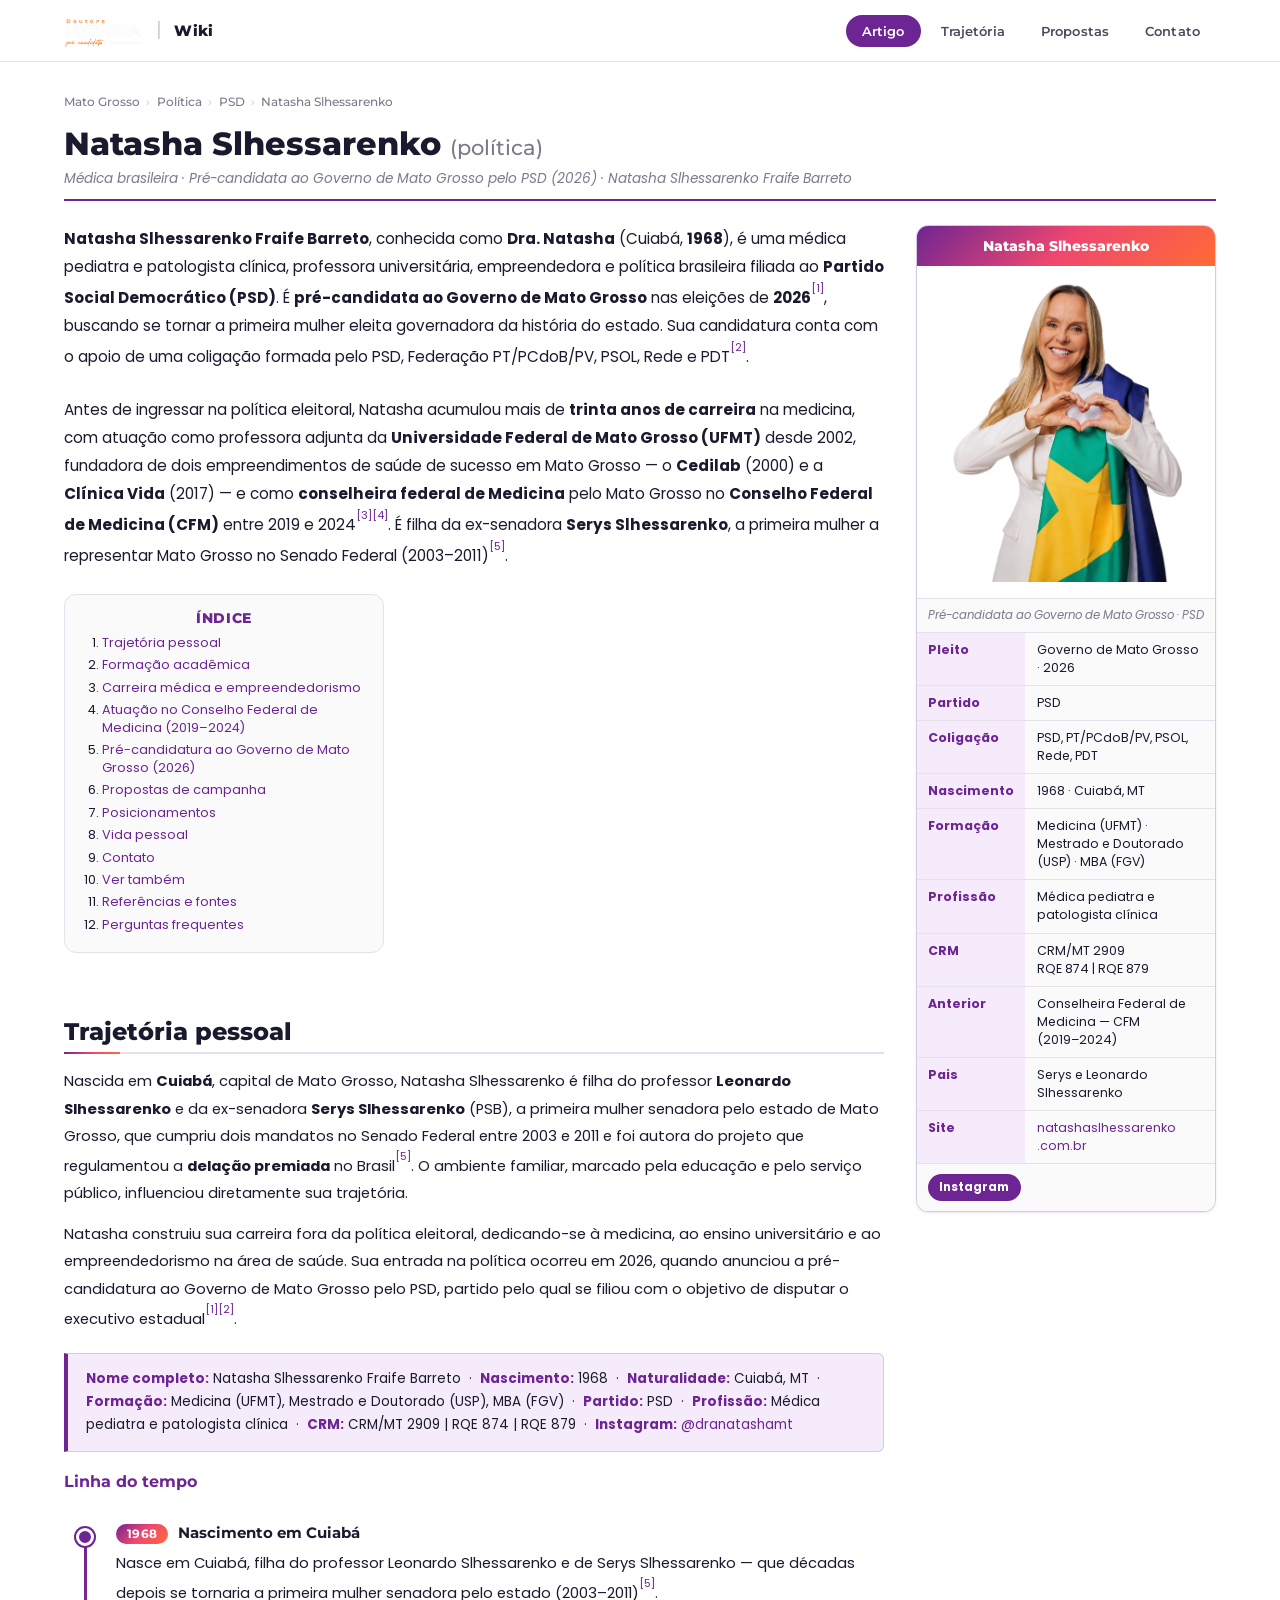
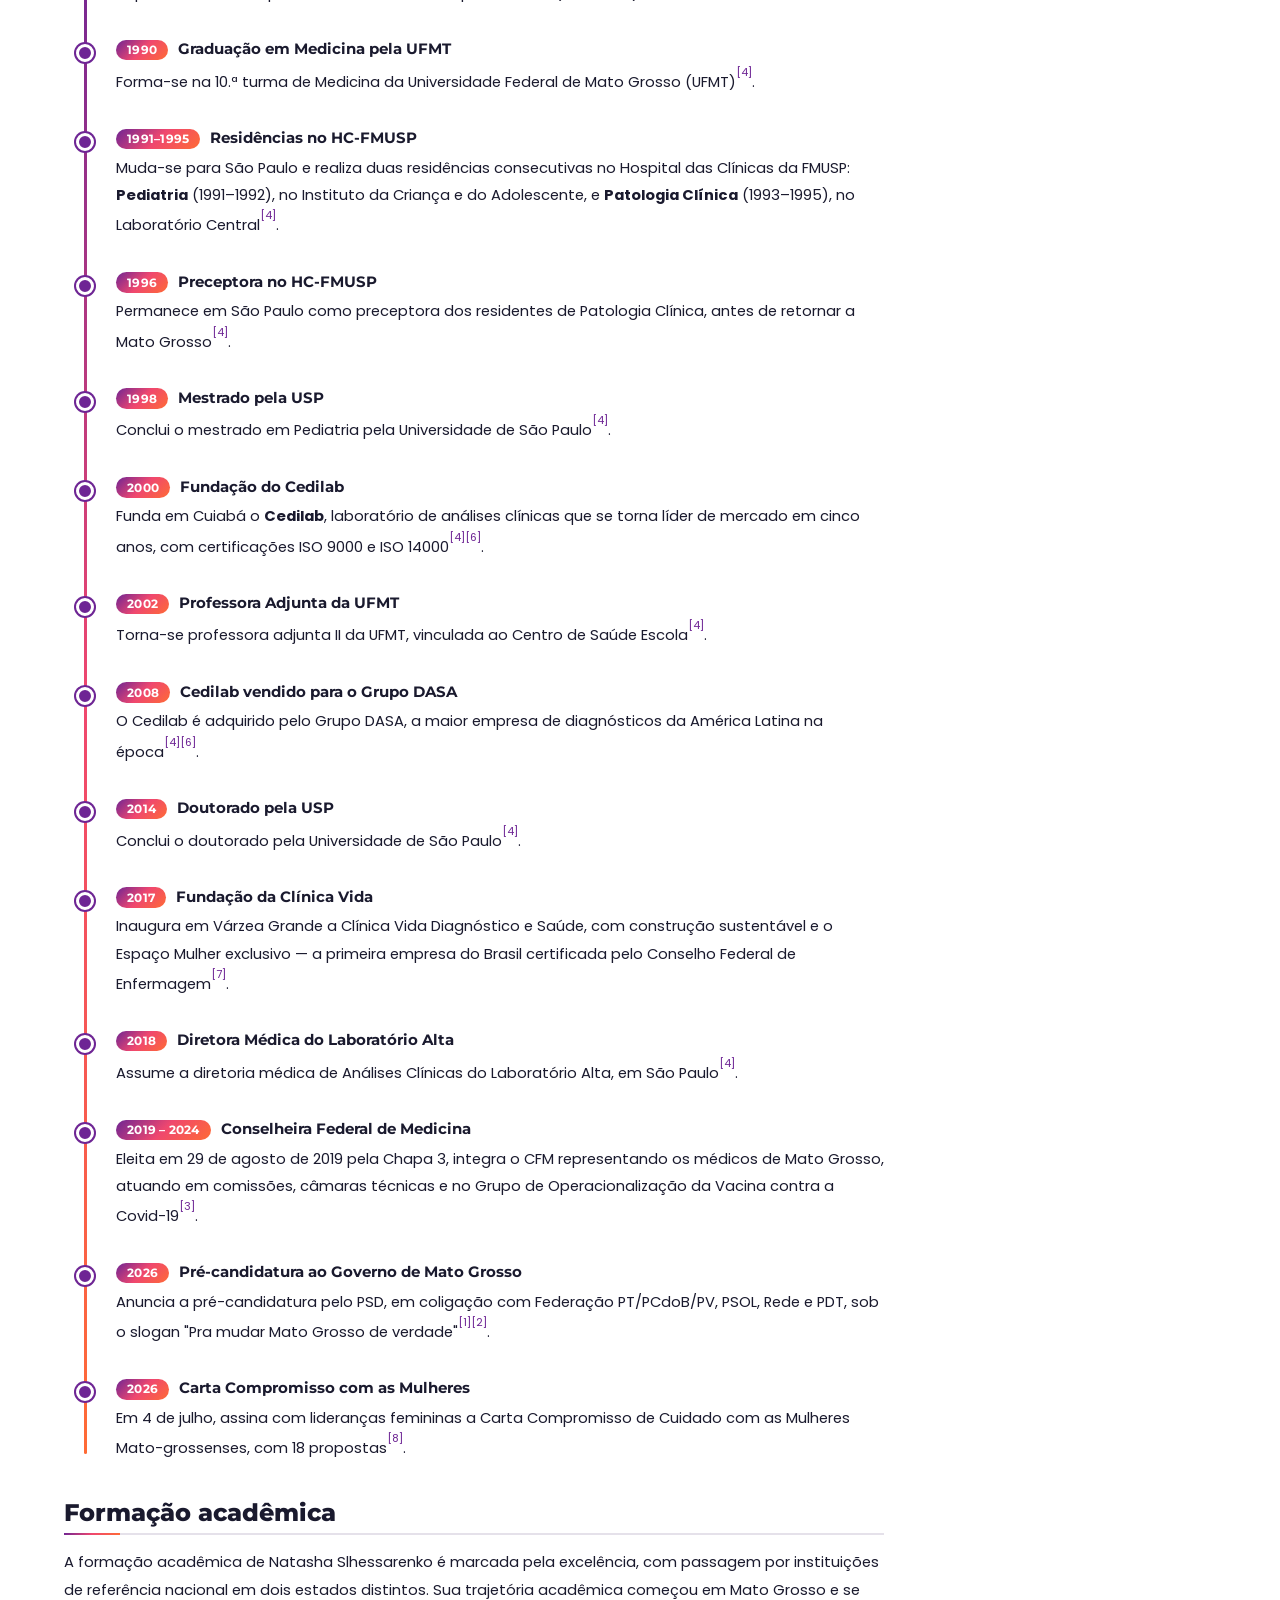
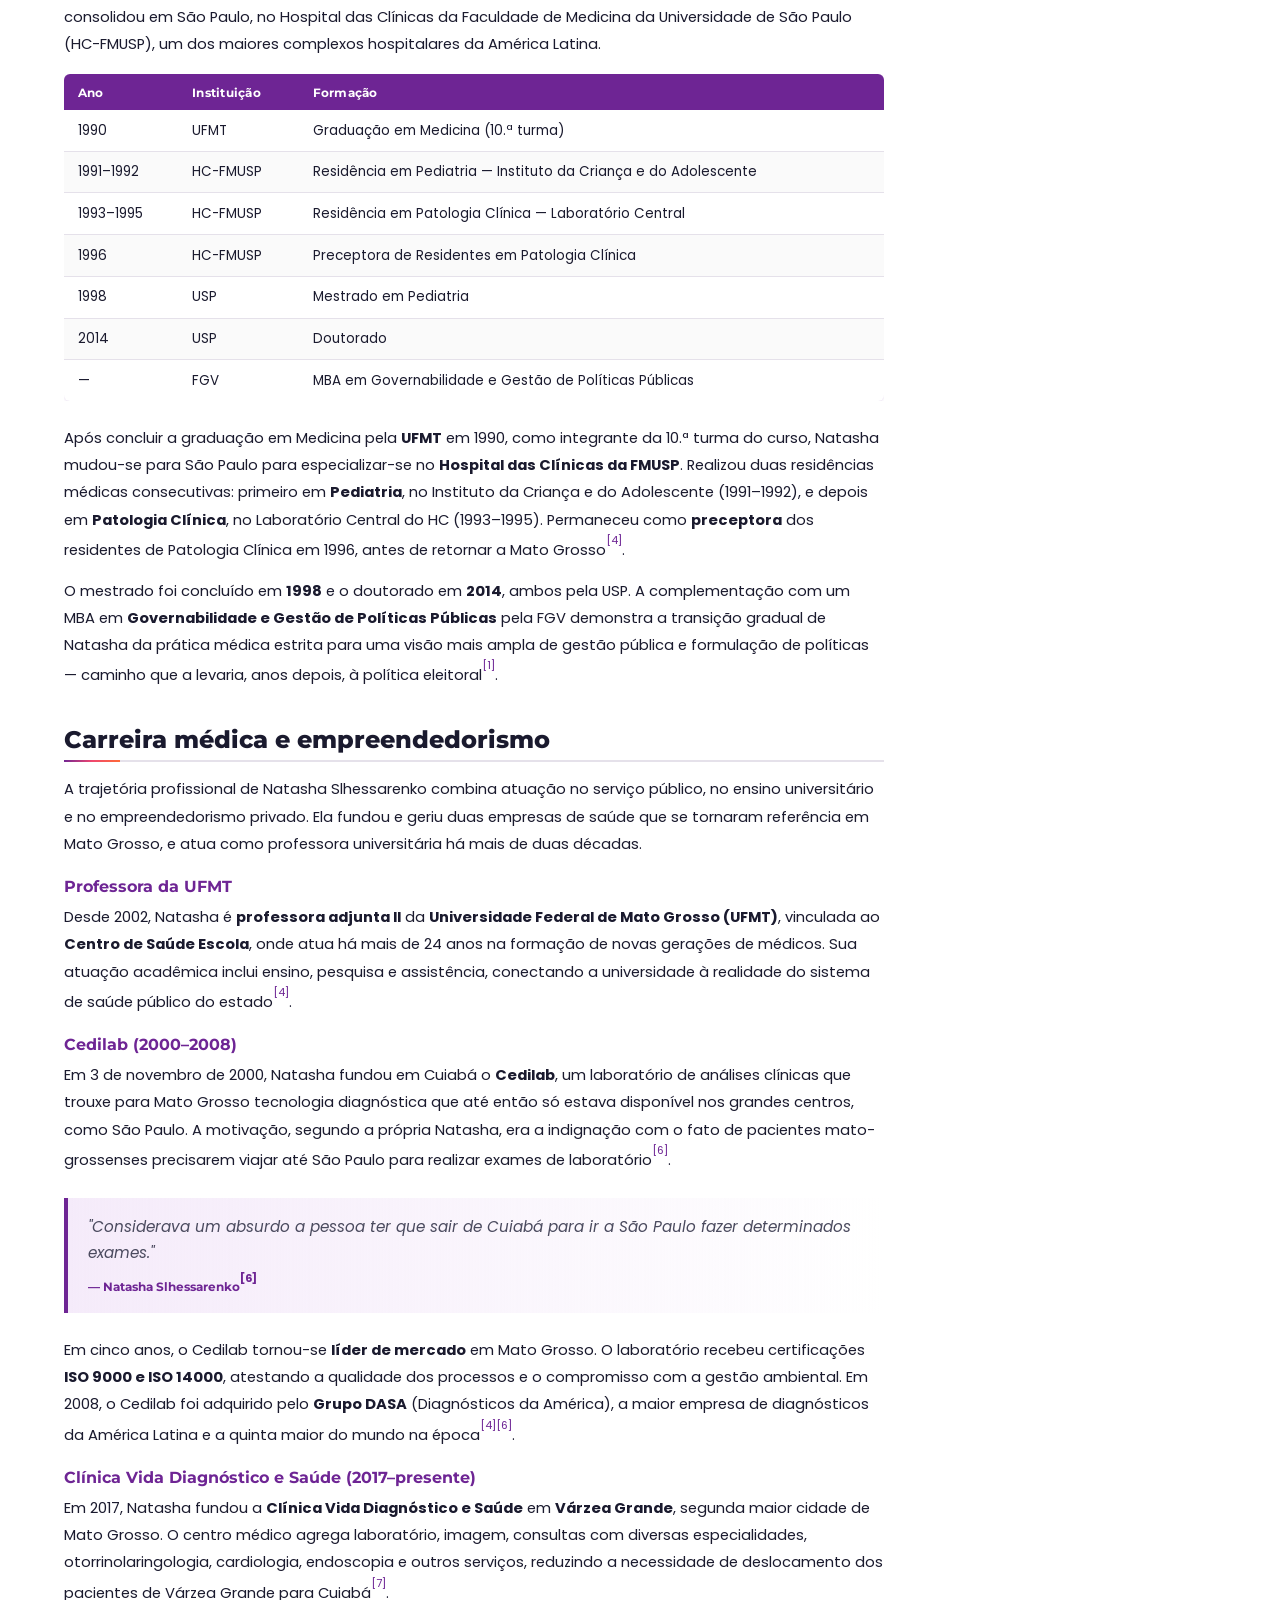
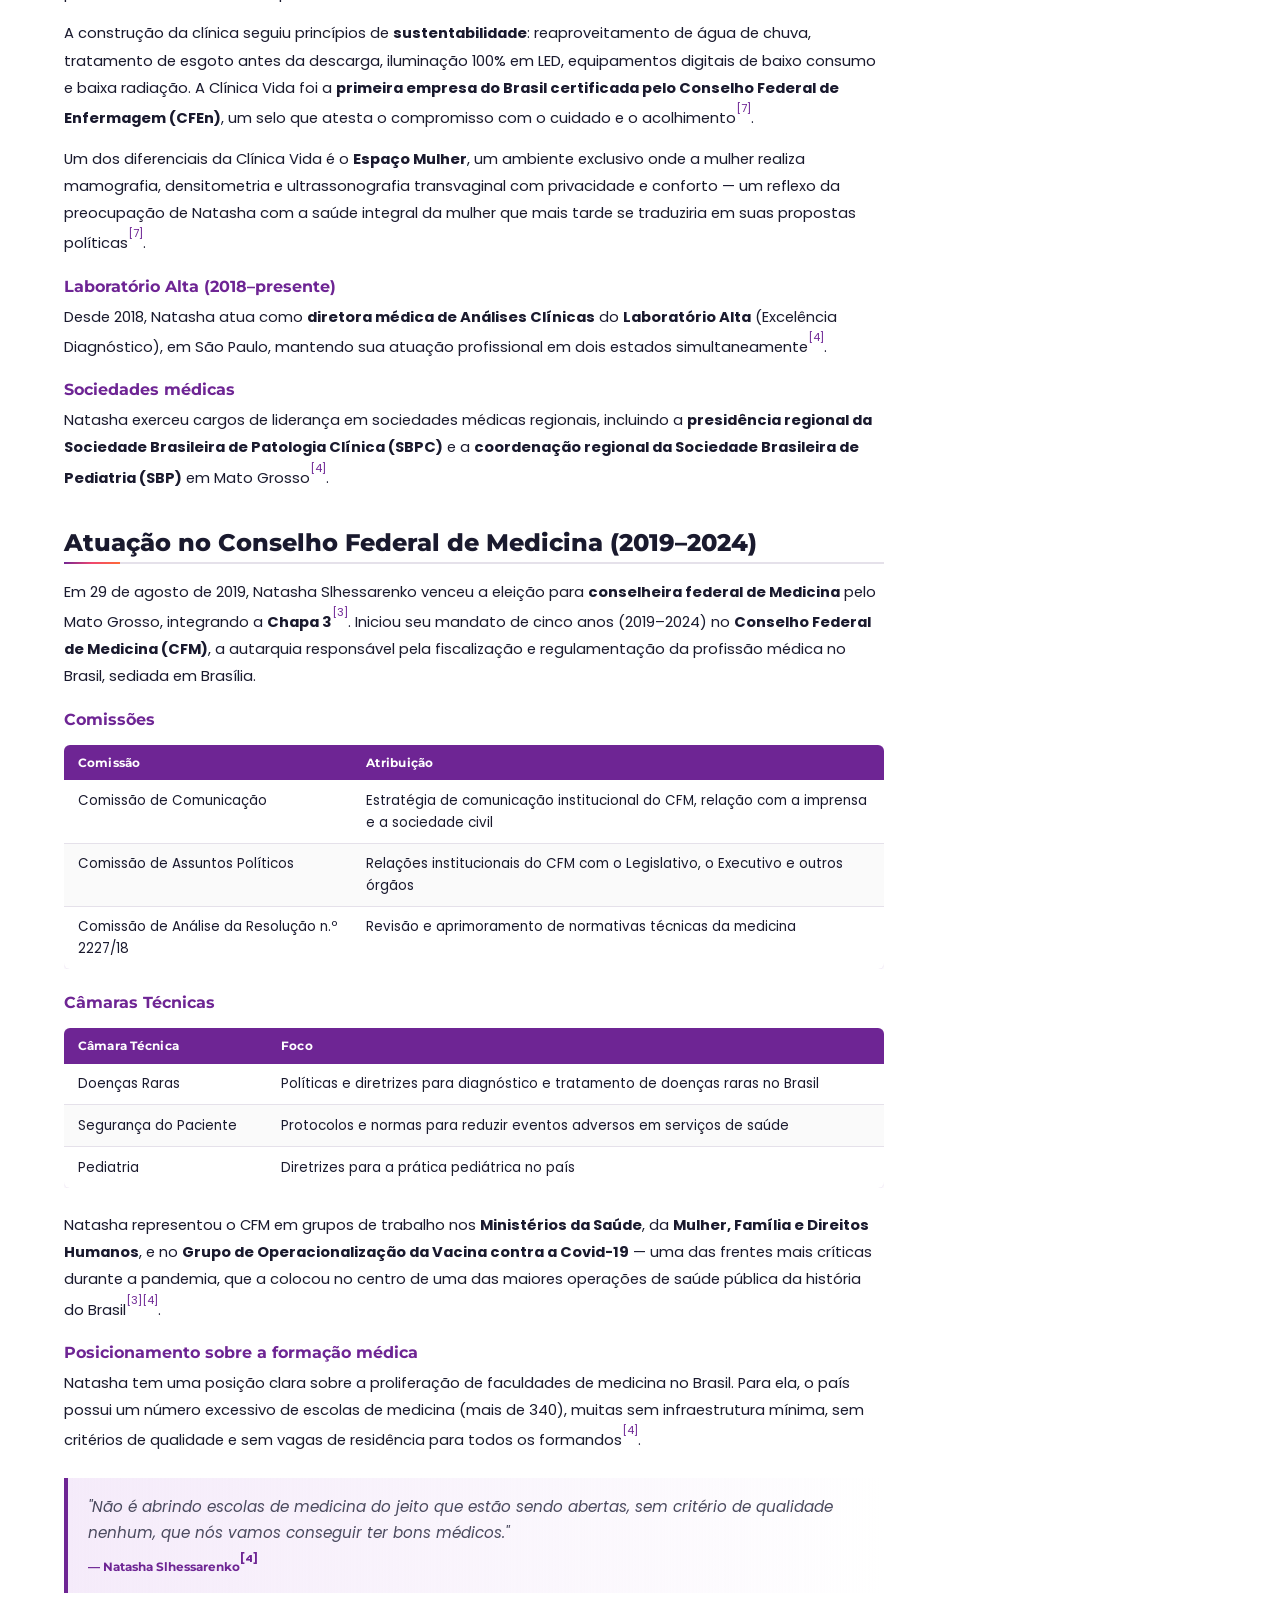
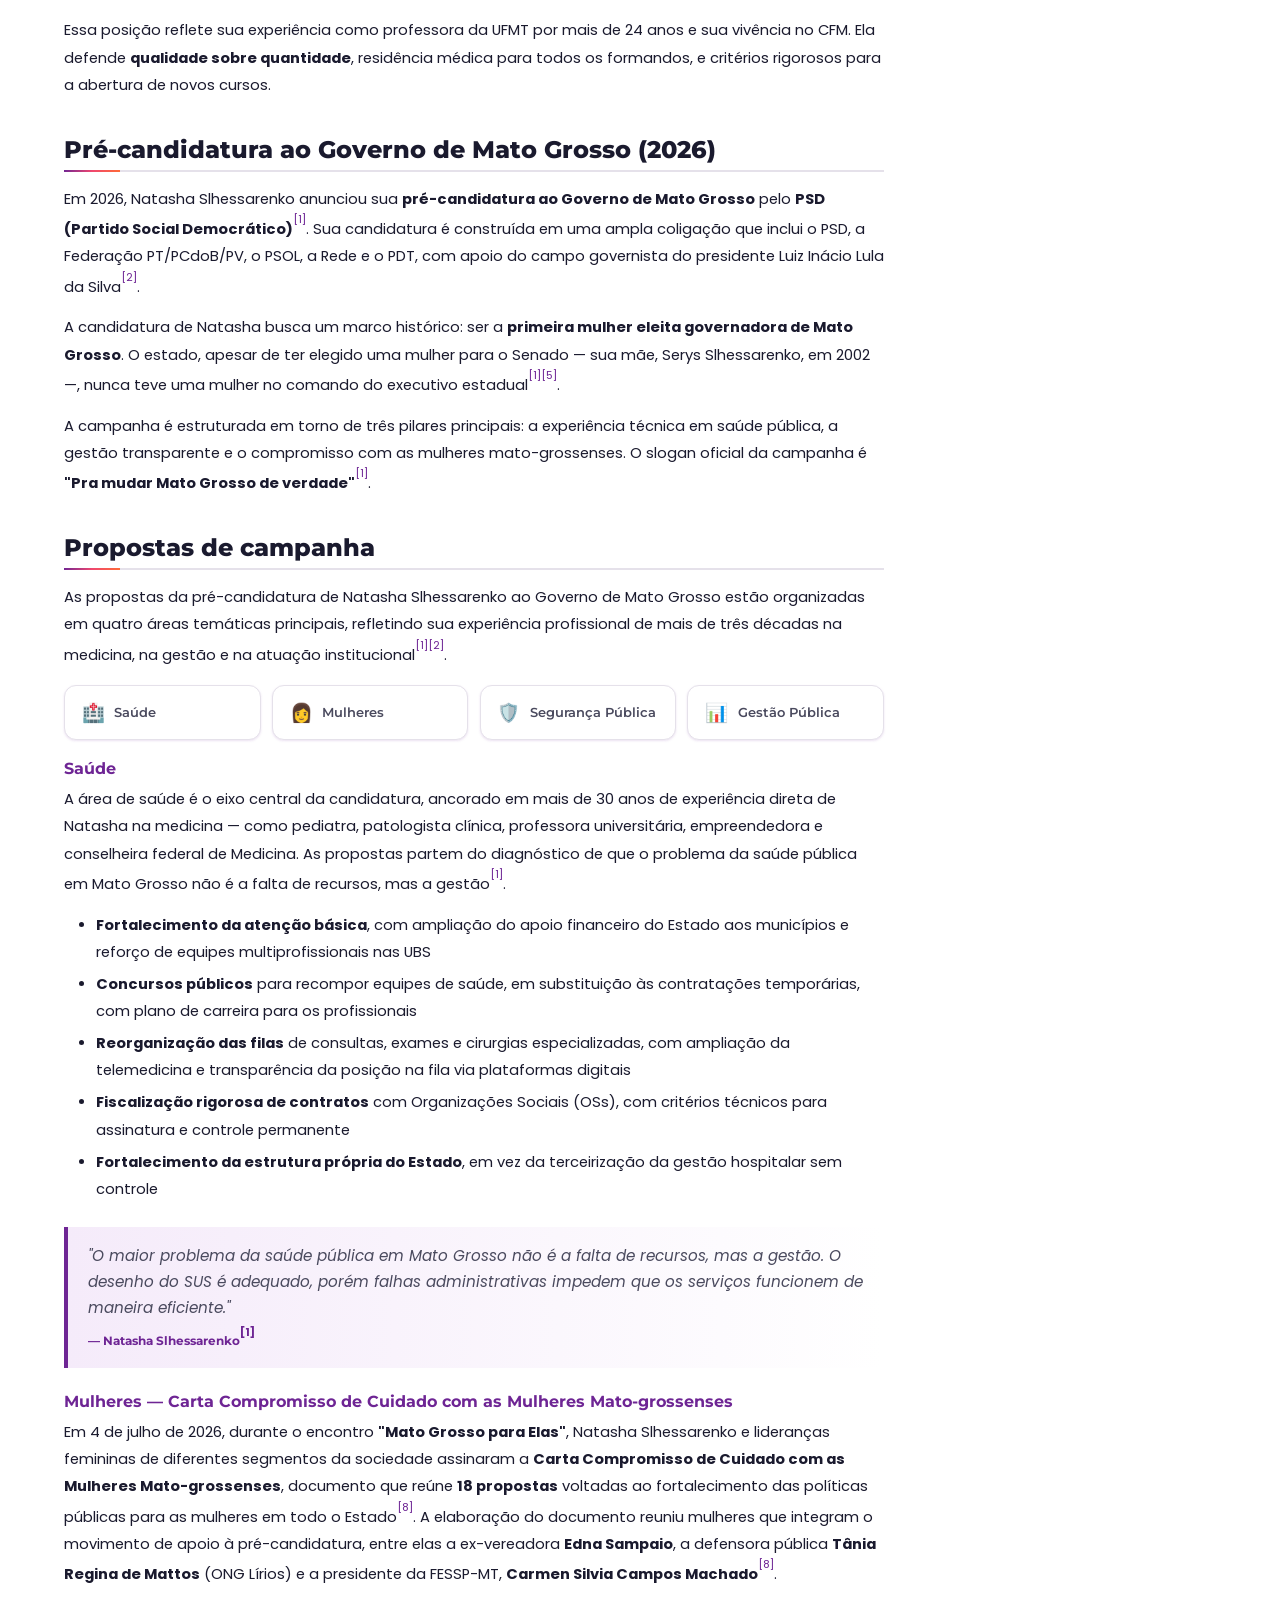
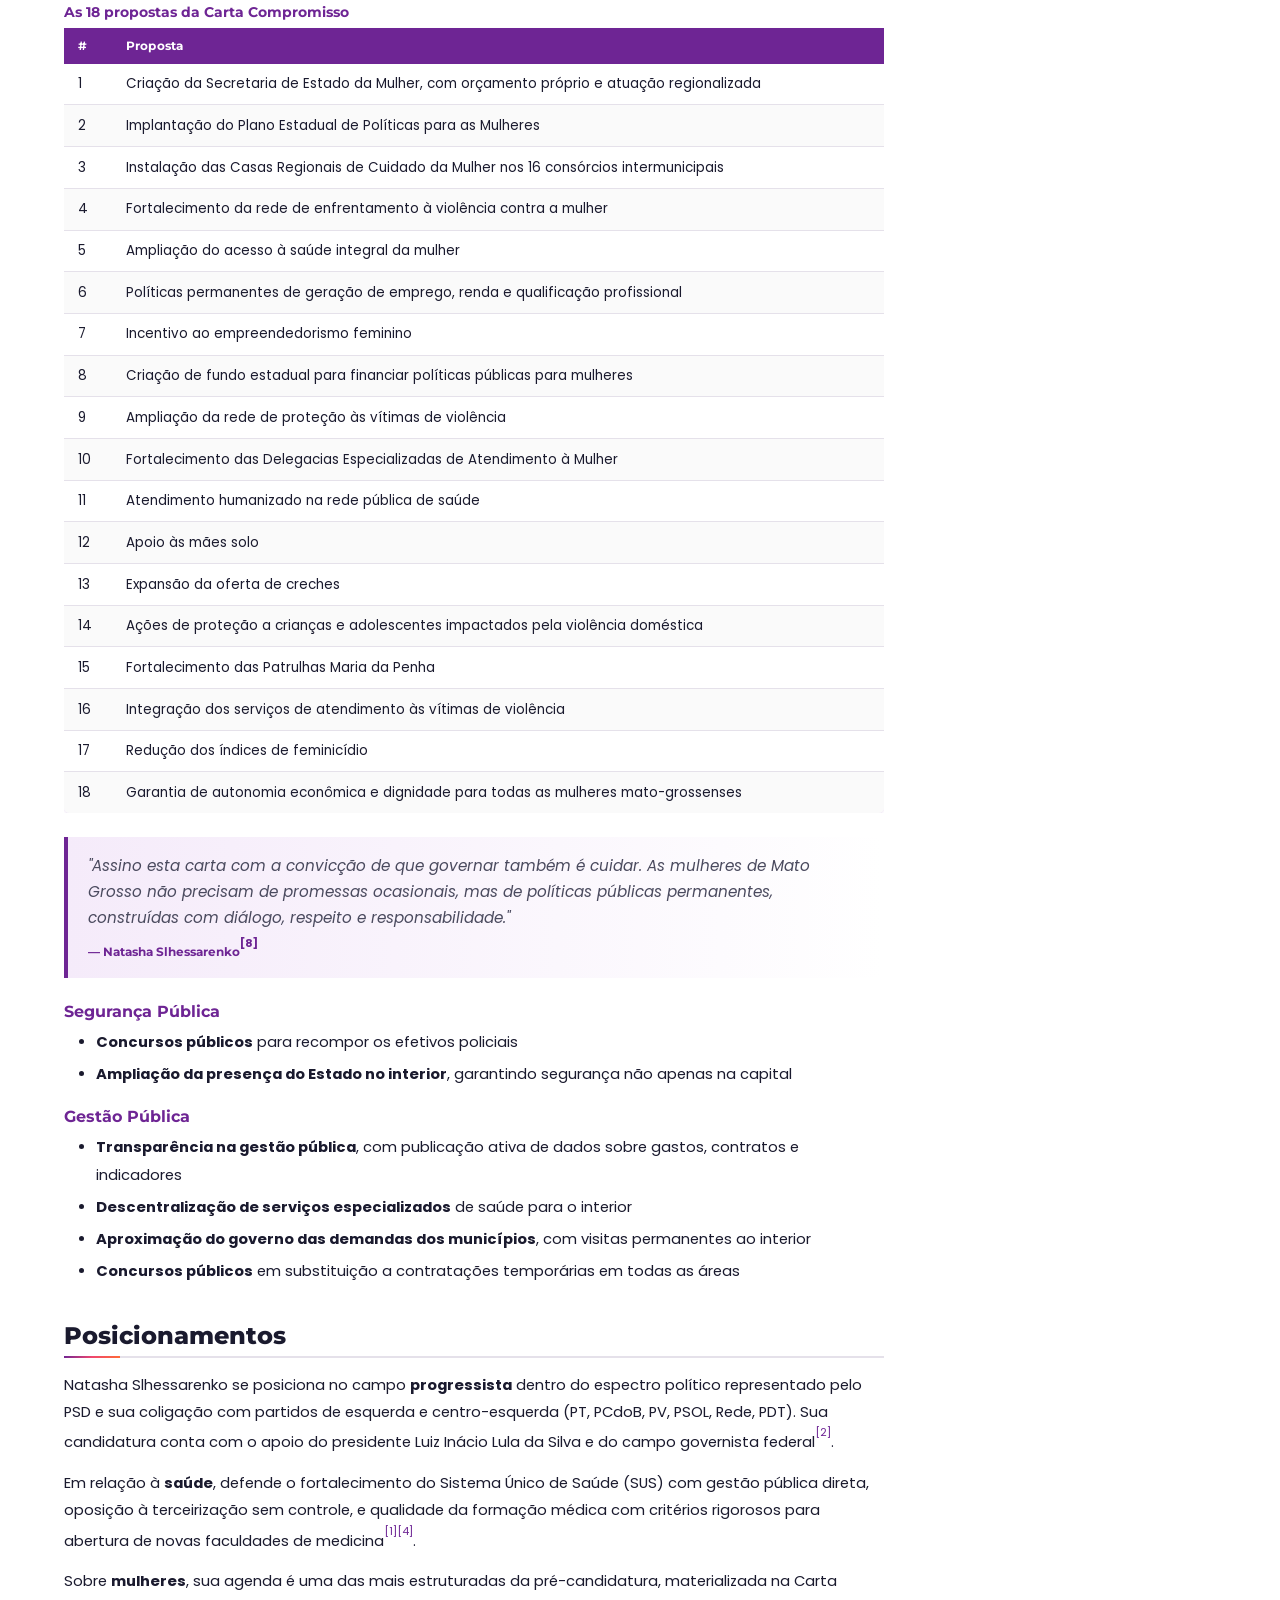
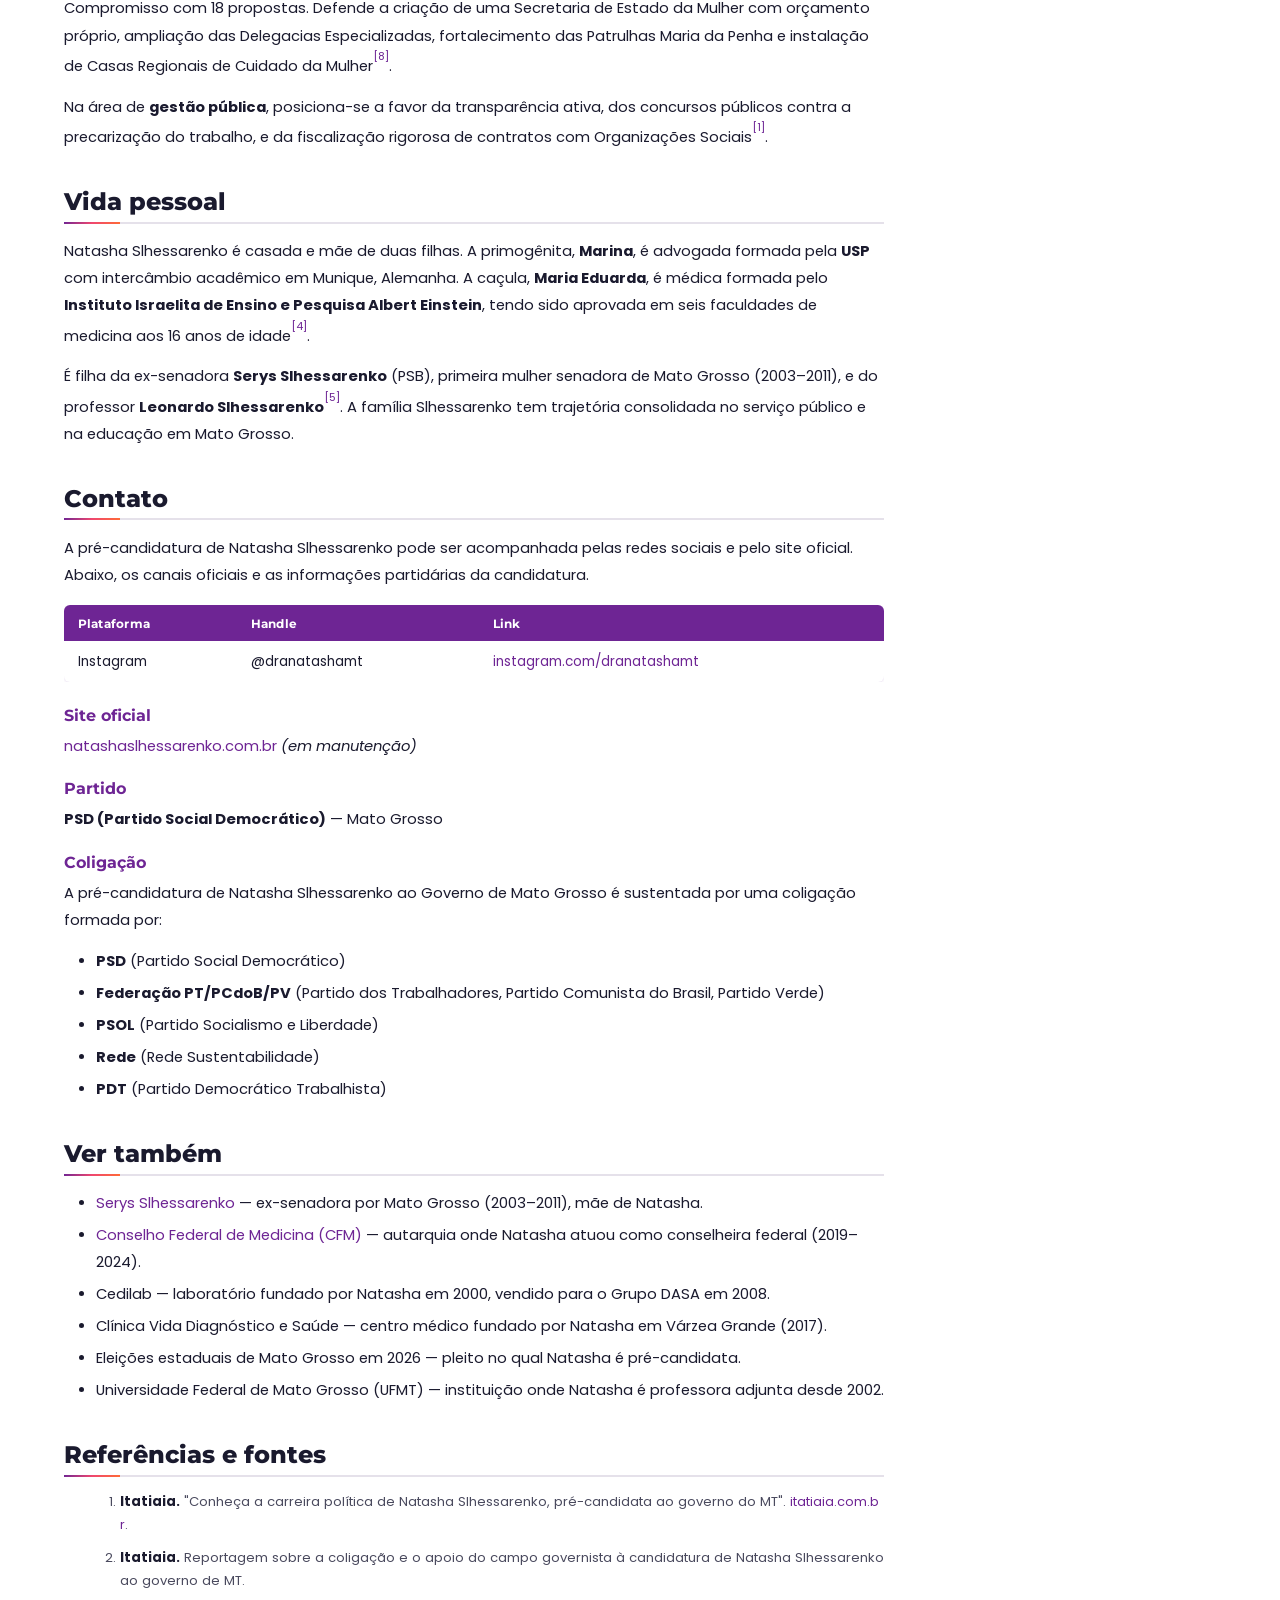
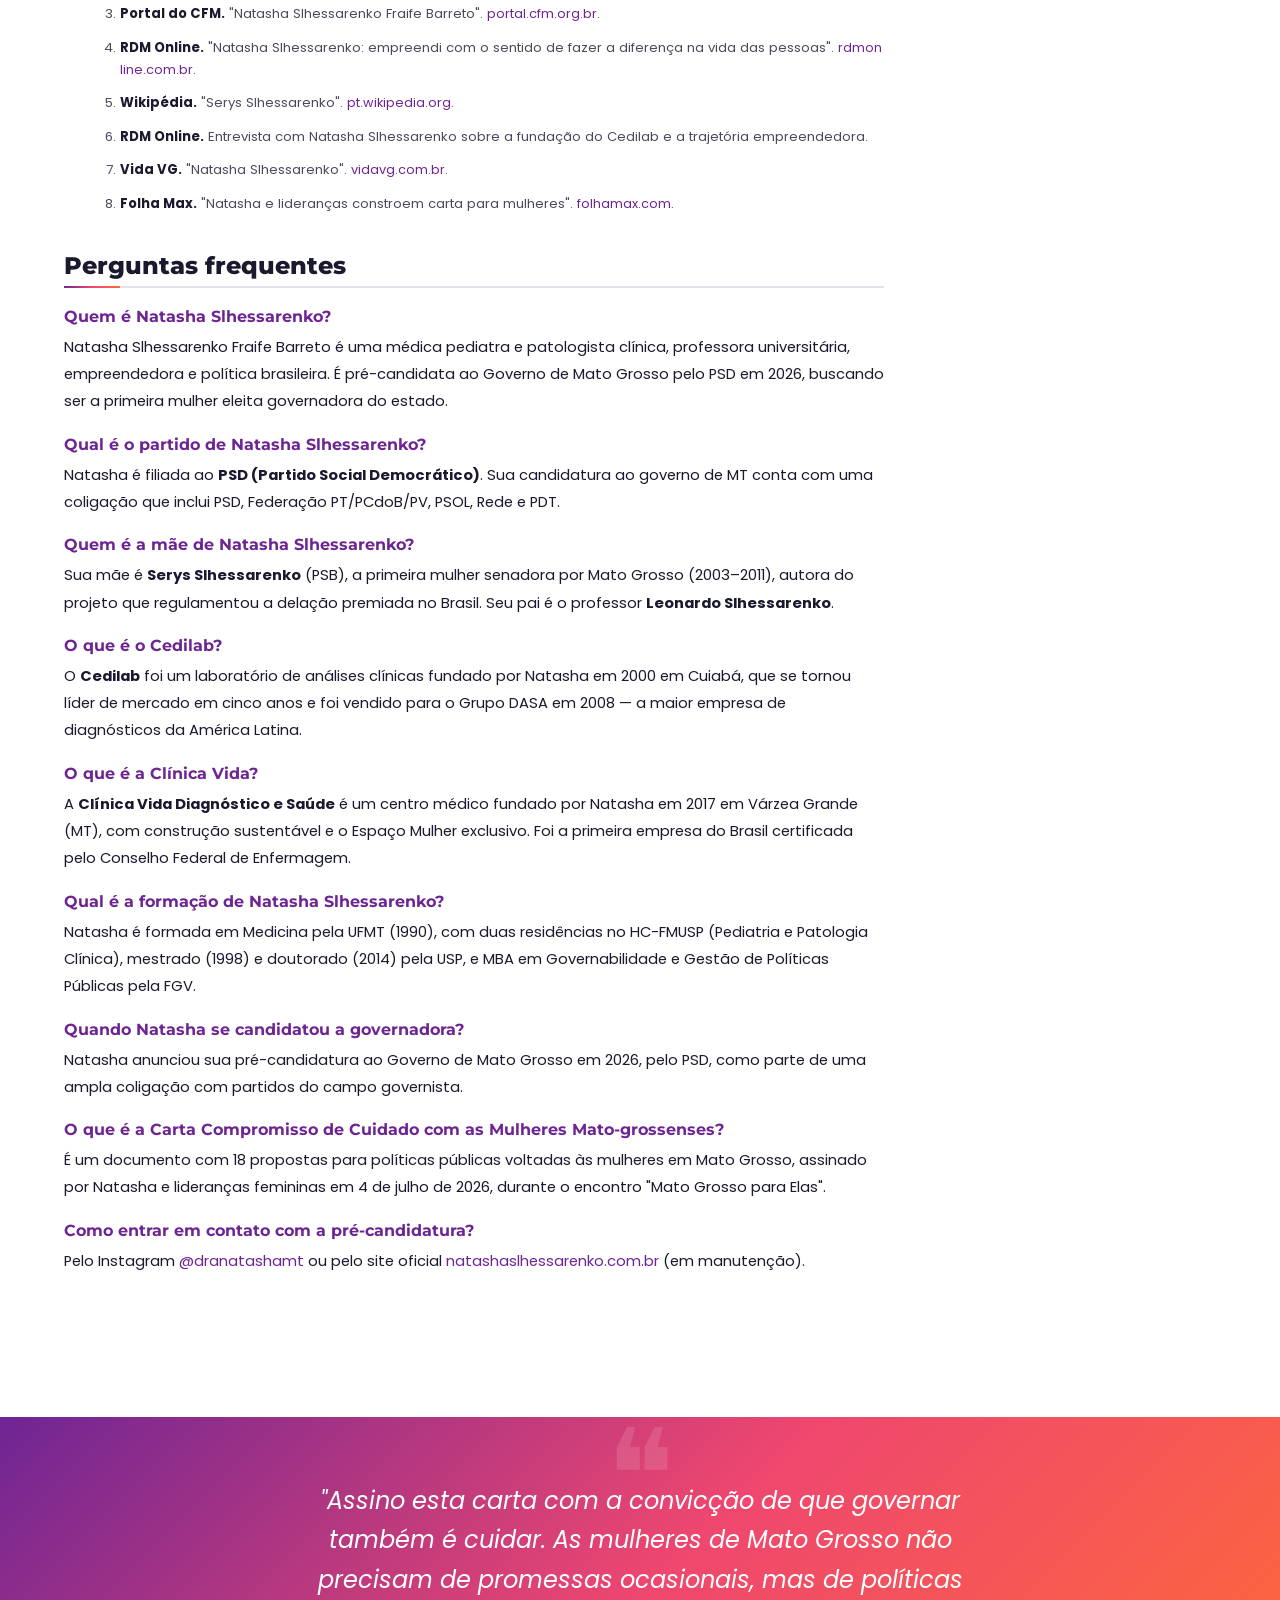
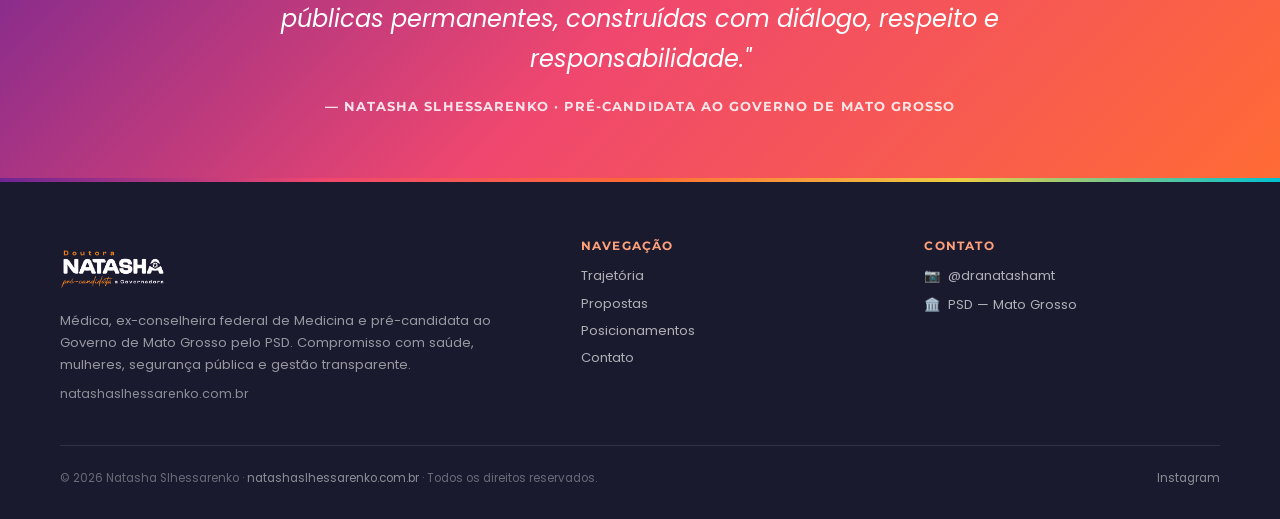
==== commit 1b689961: "Substitui conteúdo do Vitor Junior pela wiki da Dra. Natasha Slhessarenko Reconstrói o artigo encicl" ====
--- a/index.html
+++ b/index.html
@@ -4,176 +4,121 @@
   <meta charset="UTF-8">
   <meta name="viewport" content="width=device-width, initial-scale=1.0">
   <meta http-equiv="X-UA-Compatible" content="ie=edge">
-  <title>Vitor Junior (político) — Deputado Estadual PDT-RJ | Enciclopédia</title>
-  <meta name="description" content="Vitor Junior (Vitor Júnior) é deputado estadual pelo PDT-RJ com 43.958 votos. José Vitor Vieira Bissonho Junior: 20+ anos de política, 3 mandatos como vereador em Niterói. Educação, saúde e infraestrutura.">
-  <meta name="keywords" content="Vitor Junior, Vitor Júnior, deputado estadual Rio de Janeiro, Vitor Junior político, Vitor Júnior político, PDT Rio de Janeiro, Vitor Junior PDT, ALERJ deputado, deputadovitorjunior.com.br, vereador Niterói, educação Rio de Janeiro, saúde pública RJ, Vitor Junior projetos de lei, José Vitor Vieira Bissonho Junior, deputado estadual PDT 2023, Assembleia Legislativa RJ, política Rio de Janeiro, wiki vitor junior, Vitor Junior deputado estadual, vitor junior pdt rj, deputado vitor junior niterói">
-  <meta name="author" content="Vitor Junior — Deputado Estadual">
-  <meta name="copyright" content="© 2026 Vitor Junior. Todos os direitos reservados.">
+  <title>Natasha Slhessarenko (política) — Pré-candidata ao Governo de MT pelo PSD | Enciclopédia</title>
+  <meta name="description" content="Natasha Slhessarenko (Dra. Natasha) é médica e pré-candidata ao Governo de Mato Grosso pelo PSD em 2026. Mais de 30 anos de carreira médica, ex-conselheira federal de Medicina (CFM) e fundadora do Cedilab e da Clínica Vida.">
+  <meta name="keywords" content="Natasha Slhessarenko, Dra. Natasha, pré-candidata governadora Mato Grosso, Natasha Slhessarenko PSD, governo de Mato Grosso 2026, Natasha Slhessarenko Fraife Barreto, Cedilab, Clínica Vida, Conselho Federal de Medicina, dranatashamt, Serys Slhessarenko, wiki natasha slhessarenko">
+  <meta name="author" content="Natasha Slhessarenko — Pré-candidata ao Governo de Mato Grosso">
+  <meta name="copyright" content="© 2026 Natasha Slhessarenko. Todos os direitos reservados.">
   <meta name="robots" content="index, follow, max-snippet:-1, max-image-preview:large, max-video-preview:-1">
   <meta name="googlebot" content="index, follow, max-snippet:-1, max-image-preview:large, max-video-preview:-1">
-  <meta name="google-site-verification" content="31ac9da0bbd17f8f">
-  <link rel="canonical" href="https://wiki.deputadovitorjunior.com.br/">
-  <link rel="alternate" hreflang="pt-BR" href="https://wiki.deputadovitorjunior.com.br/">
-  <link rel="alternate" hreflang="x-default" href="https://wiki.deputadovitorjunior.com.br/">
-  <meta name="theme-color" content="#0D2A5C">
+  <link rel="canonical" href="https://wiki.natashaslhessarenko.com.br/">
+  <link rel="alternate" hreflang="pt-BR" href="https://wiki.natashaslhessarenko.com.br/">
+  <link rel="alternate" hreflang="x-default" href="https://wiki.natashaslhessarenko.com.br/">
+  <meta name="theme-color" content="#6E2594">
   <meta name="language" content="Portuguese">
-  <meta name="geo.placename" content="Rio de Janeiro, Brasil">
-  <meta name="geo.region" content="BR-RJ">
-  <meta name="geo.position" content="-22.9068;-43.1729">
-  <meta name="ICBM" content="-22.9068, -43.1729">
+  <meta name="geo.placename" content="Cuiabá, Mato Grosso, Brasil">
+  <meta name="geo.region" content="BR-MT">
   <!-- Open Graph -->
   <meta property="og:type" content="article">
-  <meta property="og:url" content="https://wiki.deputadovitorjunior.com.br/">
-  <meta property="og:title" content="Vitor Junior (político) — Deputado Estadual PDT-RJ">
-  <meta property="og:description" content="Vitor Junior (Vitor Júnior) é deputado estadual pelo PDT com 43.958 votos. José Vitor Vieira Bissonho Junior: 20+ anos de política fluminense. Educação, saúde, infraestrutura e segurança para o Rio de Janeiro.">
-  <meta property="og:image" content="https://wiki.deputadovitorjunior.com.br/resultado_laranja_social2.webp">
-  <meta property="og:image:width" content="1200">
-  <meta property="og:image:height" content="630">
-  <meta property="og:image:alt" content="Foto oficial de Vitor Junior, deputado estadual PDT-RJ">
+  <meta property="og:url" content="https://wiki.natashaslhessarenko.com.br/">
+  <meta property="og:title" content="Natasha Slhessarenko (política) — Pré-candidata ao Governo de MT pelo PSD">
+  <meta property="og:description" content="Dra. Natasha Slhessarenko: médica pediatra e patologista clínica, ex-conselheira federal de Medicina, fundadora do Cedilab e da Clínica Vida. Pré-candidata ao Governo de Mato Grosso pelo PSD em 2026.">
+  <meta property="og:image" content="https://wiki.natashaslhessarenko.com.br/social-share.webp">
+  <meta property="og:image:width" content="1731">
+  <meta property="og:image:height" content="909">
+  <meta property="og:image:alt" content="Dra. Natasha Slhessarenko, pré-candidata ao Governo de Mato Grosso pelo PSD">
   <meta property="og:locale" content="pt_BR">
-  <meta property="og:site_name" content="Vitor Junior — Enciclopédia do Mandato">
-  <meta property="og:updated_time" content="2026-05-22T00:00:00-03:00">
-  <meta property="article:published_time" content="2026-05-06T07:20:28Z">
-  <meta property="article:modified_time" content="2026-05-22T00:00:00-03:00">
-  <meta property="article:author" content="https://wiki.deputadovitorjunior.com.br/#person">
+  <meta property="og:site_name" content="Natasha Slhessarenko — Enciclopédia da Pré-candidatura">
   <meta property="article:section" content="Política">
-  <meta property="article:tag" content="Vitor Junior">
-  <meta property="article:tag" content="Vitor Júnior">
-  <meta property="article:tag" content="PDT">
-  <meta property="article:tag" content="Deputado Estadual Rio de Janeiro">
-  <meta property="article:tag" content="ALERJ">
-  <meta property="profile:first_name" content="Vitor">
-  <meta property="profile:last_name" content="Junior">
+  <meta property="article:tag" content="Natasha Slhessarenko">
+  <meta property="article:tag" content="PSD">
+  <meta property="article:tag" content="Governo de Mato Grosso">
+  <meta property="profile:first_name" content="Natasha">
+  <meta property="profile:last_name" content="Slhessarenko">
   <!-- Twitter Card -->
   <meta name="twitter:card" content="summary_large_image">
-  <meta name="twitter:site" content="@vitorjunior_rj">
-  <meta name="twitter:creator" content="@vitorjunior_rj">
-  <meta name="twitter:title" content="Vitor Junior (político) — Deputado Estadual PDT Rio de Janeiro">
-  <meta name="twitter:description" content="Vitor Júnior, deputado estadual pelo PDT com 43.958 votos. 20+ anos de política. Educação, saúde, infraestrutura e segurança para o RJ.">
-  <meta name="twitter:image" content="https://wiki.deputadovitorjunior.com.br/resultado_laranja_social2.webp">
+  <meta name="twitter:title" content="Natasha Slhessarenko (política) — Pré-candidata ao Governo de MT pelo PSD">
+  <meta name="twitter:description" content="Dra. Natasha Slhessarenko: 30+ anos de medicina, ex-conselheira federal do CFM, pré-candidata ao Governo de Mato Grosso pelo PSD em 2026.">
+  <meta name="twitter:image" content="https://wiki.natashaslhessarenko.com.br/social-share.webp">
   <!-- Social identity -->
-  <link rel="me" href="https://www.instagram.com/vitorjunior_rj">
-  <link rel="me" href="https://www.facebook.com/VitorJuniorRJ">
-  <!-- Dublin Core (enciclopédico) -->
-  <meta name="DC.title" content="Vitor Junior (político)">
-  <meta name="DC.creator" content="Vitor Junior — Deputado Estadual PDT-RJ">
-  <meta name="DC.subject" content="Política; Deputado Estadual; PDT; Rio de Janeiro; ALERJ; Vitor Júnior">
-  <meta name="DC.description" content="Artigo enciclopédico sobre Vitor Junior (Vitor Júnior), deputado estadual pelo PDT do Rio de Janeiro. José Vitor Vieira Bissonho Junior: trajetória, projetos de lei, mandatos e atuação na ALERJ.">
-  <meta name="DC.publisher" content="wiki.deputadovitorjunior.com.br">
-  <meta name="DC.date" content="2026-05-22">
+  <link rel="me" href="https://www.instagram.com/dranatashamt/">
+  <!-- Dublin Core -->
+  <meta name="DC.title" content="Natasha Slhessarenko (política)">
+  <meta name="DC.creator" content="Natasha Slhessarenko — Pré-candidata ao Governo de Mato Grosso">
+  <meta name="DC.subject" content="Política; Pré-candidatura; PSD; Mato Grosso; Medicina; Natasha Slhessarenko">
+  <meta name="DC.description" content="Artigo enciclopédico sobre Natasha Slhessarenko, médica e pré-candidata ao Governo de Mato Grosso pelo PSD em 2026.">
+  <meta name="DC.publisher" content="wiki.natashaslhessarenko.com.br">
   <meta name="DC.type" content="Text">
   <meta name="DC.format" content="text/html">
   <meta name="DC.language" content="pt-BR">
-  <meta name="DC.rights" content="© 2026 Vitor Junior. Todos os direitos reservados.">
-  <meta name="DC.identifier" content="https://wiki.deputadovitorjunior.com.br/">
+  <meta name="DC.rights" content="© 2026 Natasha Slhessarenko. Todos os direitos reservados.">
+  <meta name="DC.identifier" content="https://wiki.natashaslhessarenko.com.br/">
 
   <!-- Schema: Person -->
   <script type="application/ld+json">
   {
     "@context": "https://schema.org",
     "@type": "Person",
-    "@id": "https://wiki.deputadovitorjunior.com.br/#person",
-    "name": "Vitor Junior",
-    "givenName": "Vitor",
-    "familyName": "Junior",
-    "alternateName": [
-      "Vitor Júnior",
-      "José Vitor Vieira Bissonho Junior",
-      "Vitor Júnior (político)",
-      "Vitor Junior (político)",
-      "Vitor Junior Deputado",
-      "Deputado Vitor Junior",
-      "Deputado Vitor Júnior"
-    ],
-    "birthDate": "1977-03-08",
+    "@id": "https://wiki.natashaslhessarenko.com.br/#person",
+    "name": "Natasha Slhessarenko",
+    "givenName": "Natasha",
+    "familyName": "Slhessarenko Fraife Barreto",
+    "alternateName": ["Dra. Natasha", "Natasha Slhessarenko Fraife Barreto"],
+    "birthDate": "1968",
     "birthPlace": {
       "@type": "Place",
-      "name": "Campos dos Goytacazes",
-      "address": {"@type": "PostalAddress", "addressLocality": "Campos dos Goytacazes", "addressRegion": "RJ", "addressCountry": "BR"}
+      "name": "Cuiabá",
+      "address": {"@type": "PostalAddress", "addressLocality": "Cuiabá", "addressRegion": "MT", "addressCountry": "BR"}
     },
     "nationality": {"@type": "Country", "name": "Brasil"},
-    "jobTitle": "Deputado Estadual",
+    "jobTitle": "Médica · Pré-candidata ao Governo de Mato Grosso",
     "hasOccupation": [
-      {"@type": "Occupation", "name": "Deputado Estadual", "occupationLocation": {"@type": "AdministrativeArea", "name": "Rio de Janeiro"}},
-      {"@type": "Occupation", "name": "Odontólogo"},
-      {"@type": "Occupation", "name": "Empresário"}
+      {"@type": "Occupation", "name": "Médica pediatra e patologista clínica"},
+      {"@type": "Occupation", "name": "Professora universitária"},
+      {"@type": "Occupation", "name": "Empresária"},
+      {"@type": "Occupation", "name": "Pré-candidata ao Governo de Mato Grosso", "occupationLocation": {"@type": "AdministrativeArea", "name": "Mato Grosso"}}
     ],
-    "description": "Vitor Junior (Vitor Júnior) é deputado estadual pelo PDT do Rio de Janeiro, eleito em 2022 com 43.958 votos. José Vitor Vieira Bissonho Junior nasceu em 8 de março de 1977 em Campos dos Goytacazes. Com mais de 20 anos de vida pública, foi vereador em Niterói por três mandatos consecutivos (2005–2016). Defende educação, saúde, infraestrutura, segurança pública, cultura, turismo, agricultura familiar e direitos dos animais.",
+    "description": "Natasha Slhessarenko Fraife Barreto, conhecida como Dra. Natasha, é médica pediatra e patologista clínica, professora universitária, empreendedora e política brasileira filiada ao PSD. É pré-candidata ao Governo de Mato Grosso nas eleições de 2026, buscando se tornar a primeira mulher eleita governadora do estado.",
     "image": {
       "@type": "ImageObject",
-      "url": "https://wiki.deputadovitorjunior.com.br/assets/fotoprecampanha.webp",
-      "width": 300,
-      "height": 400,
-      "caption": "Vitor Junior, deputado estadual PDT-RJ"
+      "url": "https://wiki.natashaslhessarenko.com.br/fotopr-removebg.webp",
+      "caption": "Dra. Natasha Slhessarenko, pré-candidata ao Governo de Mato Grosso"
     },
-    "url": "https://wiki.deputadovitorjunior.com.br",
-    "email": "vitorjunior@alerj.rj.gov.br",
-    "telephone": "+55-21-2588-1000",
+    "url": "https://wiki.natashaslhessarenko.com.br",
     "sameAs": [
-      "https://www.instagram.com/vitorjunior_rj",
-      "https://www.facebook.com/VitorJuniorRJ",
-      "https://www.alerj.rj.gov.br/Deputados/PerfilDeputado/493",
-      "https://pt.wikipedia.org/wiki/Vitor_J%C3%BAnior_(pol%C3%ADtico)",
-      "https://www.wikidata.org/wiki/Q116114993",
-      "https://deputadovitorjunior.com.br"
+      "https://www.instagram.com/dranatashamt/",
+      "https://natashaslhessarenko.com.br/",
+      "https://portal.cfm.org.br/gestao_2019_2024/natasha-slhessarenko-fraife-barreto/"
     ],
     "affiliation": {
       "@type": "Organization",
-      "@id": "https://wiki.deputadovitorjunior.com.br/#pdt",
-      "name": "Partido Democrático Trabalhista",
-      "alternateName": "PDT",
-      "url": "https://pdt.org.br",
-      "foundingDate": "1980",
-      "areaServed": {"@type": "Country", "name": "Brasil"}
+      "@id": "https://wiki.natashaslhessarenko.com.br/#psd",
+      "name": "Partido Social Democrático",
+      "alternateName": "PSD"
     },
-    "memberOf": {
-      "@type": "GovernmentOrganization",
-      "@id": "https://wiki.deputadovitorjunior.com.br/#alerj",
-      "name": "Assembleia Legislativa do Estado do Rio de Janeiro",
-      "alternateName": "ALERJ",
-      "url": "https://www.alerj.rj.gov.br",
-      "address": {"@type": "PostalAddress", "streetAddress": "Rua da Ajuda, 05", "addressLocality": "Rio de Janeiro", "addressRegion": "RJ", "postalCode": "20040-000", "addressCountry": "BR"}
-    },
-    "address": {
-      "@type": "PostalAddress",
-      "streetAddress": "Rua da Ajuda, 05",
-      "addressLocality": "Rio de Janeiro",
-      "addressRegion": "RJ",
-      "postalCode": "20040-000",
-      "addressCountry": "BR"
-    },
-    "knowsAbout": ["Educação", "Saúde Pública", "Saúde Mental", "Infraestrutura Urbana", "Segurança Pública", "Cultura e Turismo", "Agricultura Familiar", "Pesca Artesanal", "Direitos dos Animais", "Legislação Estadual", "Política do Rio de Janeiro"],
-    "interactionStatistic": {
-      "@type": "InteractionCounter",
-      "interactionType": "https://schema.org/VoteAction",
-      "userInteractionCount": 43958,
-      "description": "Votos obtidos nas eleições estaduais de outubro de 2022 para deputado estadual do Rio de Janeiro"
-    }
+    "alumniOf": [
+      {"@type": "CollegeOrUniversity", "name": "Universidade Federal de Mato Grosso (UFMT)"},
+      {"@type": "CollegeOrUniversity", "name": "Universidade de São Paulo (USP)"},
+      {"@type": "CollegeOrUniversity", "name": "Fundação Getulio Vargas (FGV)"}
+    ],
+    "knowsAbout": ["Saúde Pública", "Pediatria", "Patologia Clínica", "Gestão em Saúde", "Políticas para Mulheres", "Segurança Pública", "Gestão Pública", "Mato Grosso"]
   }
   </script>
 
-  <!-- Schema: WebPage + Speakable (voice search / AI Overview) -->
+  <!-- Schema: WebPage + Speakable -->
   <script type="application/ld+json">
   {
     "@context": "https://schema.org",
     "@type": "WebPage",
-    "@id": "https://wiki.deputadovitorjunior.com.br/",
-    "name": "Vitor Junior (político) — Deputado Estadual PDT-RJ",
-    "url": "https://wiki.deputadovitorjunior.com.br/",
-    "description": "Artigo enciclopédico sobre Vitor Junior (Vitor Júnior), deputado estadual pelo PDT do Rio de Janeiro. Trajetória, projetos de lei e atuação na ALERJ.",
+    "@id": "https://wiki.natashaslhessarenko.com.br/",
+    "name": "Natasha Slhessarenko (política) — Pré-candidata ao Governo de MT pelo PSD",
+    "url": "https://wiki.natashaslhessarenko.com.br/",
+    "description": "Artigo enciclopédico sobre Natasha Slhessarenko, médica e pré-candidata ao Governo de Mato Grosso pelo PSD em 2026.",
     "inLanguage": "pt-BR",
-    "datePublished": "2026-05-06T07:20:28Z",
-    "dateModified": "2026-05-22T00:00:00-03:00",
-    "primaryImageOfPage": {
-      "@type": "ImageObject",
-      "url": "https://wiki.deputadovitorjunior.com.br/assets/fotoprecampanha.webp"
-    },
-    "about": {"@id": "https://wiki.deputadovitorjunior.com.br/#person"},
-    "speakable": {
-      "@type": "SpeakableSpecification",
-      "cssSelector": [".lead", ".wiki-header h1", ".wiki-header__desc", "#faq h3", "#faq p"]
-    },
-    "breadcrumb": {"@id": "https://wiki.deputadovitorjunior.com.br/#breadcrumb"}
+    "primaryImageOfPage": {"@type": "ImageObject", "url": "https://wiki.natashaslhessarenko.com.br/fotopr-removebg.webp"},
+    "about": {"@id": "https://wiki.natashaslhessarenko.com.br/#person"},
+    "speakable": {"@type": "SpeakableSpecification", "cssSelector": [".lead", ".wiki-header h1", ".wiki-header__desc", "#faq h3", "#faq p"]},
+    "breadcrumb": {"@id": "https://wiki.natashaslhessarenko.com.br/#breadcrumb"}
   }
   </script>
 
@@ -182,28 +127,17 @@
   {
     "@context": "https://schema.org",
     "@type": "Article",
-    "@id": "https://wiki.deputadovitorjunior.com.br/#article",
-    "headline": "Vitor Junior (político) — Deputado Estadual PDT-RJ",
-    "alternativeHeadline": "Vitor Júnior — Deputado Estadual pelo PDT do Rio de Janeiro",
-    "description": "Artigo enciclopédico sobre Vitor Junior (Vitor Júnior), deputado estadual pelo PDT do Rio de Janeiro desde 2023. Trajetória política, mandatos, projetos de lei e atuação na ALERJ.",
-    "datePublished": "2026-05-06T07:20:28Z",
-    "dateModified": "2026-05-22T00:00:00-03:00",
-    "author": {"@id": "https://wiki.deputadovitorjunior.com.br/#person"},
-    "publisher": {"@id": "https://wiki.deputadovitorjunior.com.br/#website"},
-    "mainEntityOfPage": {
-      "@type": "WebPage",
-      "@id": "https://wiki.deputadovitorjunior.com.br/"
-    },
-    "about": {"@id": "https://wiki.deputadovitorjunior.com.br/#person"},
-    "image": {
-      "@type": "ImageObject",
-      "url": "https://wiki.deputadovitorjunior.com.br/resultado_laranja_social2.webp",
-      "width": 1200,
-      "height": 630
-    },
+    "@id": "https://wiki.natashaslhessarenko.com.br/#article",
+    "headline": "Natasha Slhessarenko (política) — Pré-candidata ao Governo de MT pelo PSD",
+    "description": "Artigo enciclopédico sobre Natasha Slhessarenko, médica e pré-candidata ao Governo de Mato Grosso pelo PSD em 2026.",
+    "author": {"@id": "https://wiki.natashaslhessarenko.com.br/#person"},
+    "publisher": {"@id": "https://wiki.natashaslhessarenko.com.br/#website"},
+    "mainEntityOfPage": {"@type": "WebPage", "@id": "https://wiki.natashaslhessarenko.com.br/"},
+    "about": {"@id": "https://wiki.natashaslhessarenko.com.br/#person"},
+    "image": {"@type": "ImageObject", "url": "https://wiki.natashaslhessarenko.com.br/social-share.webp", "width": 1731, "height": 909},
     "inLanguage": "pt-BR",
     "articleSection": "Política",
-    "keywords": "Vitor Junior, Vitor Júnior, deputado estadual, PDT, Rio de Janeiro, ALERJ, político, José Vitor Vieira Bissonho Junior"
+    "keywords": "Natasha Slhessarenko, Dra. Natasha, PSD, Mato Grosso, pré-candidata governadora, Natasha Slhessarenko Fraife Barreto"
   }
   </script>
 
@@ -212,17 +146,15 @@
   {
     "@context": "https://schema.org",
     "@type": "WebSite",
-    "@id": "https://wiki.deputadovitorjunior.com.br/#website",
-    "url": "https://wiki.deputadovitorjunior.com.br",
-    "name": "Vitor Junior (político) — Deputado Estadual PDT Rio de Janeiro",
-    "alternateName": "Enciclopédia Vitor Junior",
-    "description": "Página enciclopédica de Vitor Junior (Vitor Júnior), deputado estadual pelo PDT no Rio de Janeiro. Trajetória, projetos de lei, prioridades políticas e contato.",
+    "@id": "https://wiki.natashaslhessarenko.com.br/#website",
+    "url": "https://wiki.natashaslhessarenko.com.br",
+    "name": "Natasha Slhessarenko (política) — Pré-candidata ao Governo de Mato Grosso",
+    "alternateName": "Enciclopédia Natasha Slhessarenko",
+    "description": "Página enciclopédica de Natasha Slhessarenko, médica e pré-candidata ao Governo de Mato Grosso pelo PSD. Trajetória, propostas e contato.",
     "inLanguage": "pt-BR",
-    "datePublished": "2026-05-06T07:20:28Z",
-    "dateModified": "2026-05-22T00:00:00-03:00",
-    "publisher": {"@id": "https://wiki.deputadovitorjunior.com.br/#person"},
-    "about": {"@id": "https://wiki.deputadovitorjunior.com.br/#person"},
-    "mainEntity": {"@id": "https://wiki.deputadovitorjunior.com.br/#person"}
+    "publisher": {"@id": "https://wiki.natashaslhessarenko.com.br/#person"},
+    "about": {"@id": "https://wiki.natashaslhessarenko.com.br/#person"},
+    "mainEntity": {"@id": "https://wiki.natashaslhessarenko.com.br/#person"}
   }
   </script>
 
@@ -231,12 +163,12 @@
   {
     "@context": "https://schema.org",
     "@type": "BreadcrumbList",
-    "@id": "https://wiki.deputadovitorjunior.com.br/#breadcrumb",
+    "@id": "https://wiki.natashaslhessarenko.com.br/#breadcrumb",
     "itemListElement": [
-      {"@type": "ListItem", "position": 1, "name": "Política", "item": "https://wiki.deputadovitorjunior.com.br/#trajetoria"},
-      {"@type": "ListItem", "position": 2, "name": "Deputados Estaduais RJ", "item": "https://wiki.deputadovitorjunior.com.br/#deputado"},
-      {"@type": "ListItem", "position": 3, "name": "PDT Rio de Janeiro", "item": "https://wiki.deputadovitorjunior.com.br/#atuacao"},
-      {"@type": "ListItem", "position": 4, "name": "Vitor Junior (político)", "item": "https://wiki.deputadovitorjunior.com.br/"}
+      {"@type": "ListItem", "position": 1, "name": "Mato Grosso", "item": "https://wiki.natashaslhessarenko.com.br/#trajetoria"},
+      {"@type": "ListItem", "position": 2, "name": "Política", "item": "https://wiki.natashaslhessarenko.com.br/#pre-candidatura"},
+      {"@type": "ListItem", "position": 3, "name": "PSD", "item": "https://wiki.natashaslhessarenko.com.br/#posicionamentos"},
+      {"@type": "ListItem", "position": 4, "name": "Natasha Slhessarenko", "item": "https://wiki.natashaslhessarenko.com.br/"}
     ]
   }
   </script>
@@ -247,686 +179,98 @@
     "@context": "https://schema.org",
     "@type": "FAQPage",
     "mainEntity": [
-      {
-        "@type": "Question",
-        "name": "Quem é Vitor Junior?",
-        "acceptedAnswer": {"@type": "Answer", "text": "Vitor Junior, cujo nome completo é José Vitor Vieira Bissonho Junior, é um político e empresário brasileiro. É deputado estadual pelo PDT do Rio de Janeiro desde fevereiro de 2023, eleito com 43.958 votos nas eleições de outubro de 2022. Foi vereador em Niterói por três mandatos consecutivos (2005–2016). Nasceu em 8 de março de 1977 em Campos dos Goytacazes e é graduado em Odontologia. Seu site oficial é deputadovitorjunior.com.br."}
-      },
-      {
-        "@type": "Question",
-        "name": "Qual é o partido de Vitor Junior?",
-        "acceptedAnswer": {"@type": "Answer", "text": "Vitor Junior (Vitor Júnior) é filiado ao Partido Democrático Trabalhista (PDT) desde 2018, legenda pela qual se elegeu deputado estadual em 2022 e lidera a bancada na ALERJ. Anteriormente foi filiado ao PT (Partido dos Trabalhadores), pelo qual exerceu três mandatos como vereador em Niterói (2005–2016)."}
-      },
-      {
-        "@type": "Question",
-        "name": "Quais são as principais bandeiras de Vitor Junior como deputado estadual?",
-        "acceptedAnswer": {"@type": "Answer", "text": "Vitor Junior defende educação de qualidade, saúde pública e saúde mental, infraestrutura moderna, segurança pública eficiente, cultura e turismo, agricultura familiar, fomento à pesca artesanal e proteção dos direitos dos animais no Rio de Janeiro."}
-      },
-      {
-        "@type": "Question",
-        "name": "Quais projetos de lei Vitor Junior apresentou na ALERJ?",
-        "acceptedAnswer": {"@type": "Answer", "text": "Os principais projetos de Vitor Junior na ALERJ incluem: PL 4266/2024 (Programa Escuta que Salva Vidas – saúde mental e prevenção ao suicídio), PL 3489-A/2024 (Patrimônio Cultural Imaterial – Canto do Rio FC), Lei de Regulamentação de Ciclomotores (aprovada em outubro de 2023) e Projeto de Fomento à Pesca Artesanal (novembro de 2025)."}
-      },
-      {
-        "@type": "Question",
-        "name": "Como entrar em contato com o deputado Vitor Junior?",
-        "acceptedAnswer": {"@type": "Answer", "text": "O deputado Vitor Junior pode ser contactado pelo site oficial deputadovitorjunior.com.br, pelo e-mail vitorjunior@alerj.rj.gov.br, pelo telefone (21) 2588-1000, ou pelas redes sociais @vitorjunior_rj no Instagram e VitorJuniorRJ no Facebook."}
-      },
-      {
-        "@type": "Question",
-        "name": "Quando Vitor Junior foi eleito deputado estadual?",
-        "acceptedAnswer": {"@type": "Answer", "text": "Vitor Junior foi eleito deputado estadual pelo PDT do Rio de Janeiro nas eleições gerais de outubro de 2022, obtendo 43.958 votos. Assumiu o mandato em 1.º de fevereiro de 2023, integrando a 13.ª Legislatura da Assembleia Legislativa do Estado do Rio de Janeiro (ALERJ)."}
-      },
-      {
-        "@type": "Question",
-        "name": "Qual a formação de Vitor Junior?",
-        "acceptedAnswer": {"@type": "Answer", "text": "Vitor Junior é graduado em Odontologia. Além da carreira política, atuou como empresário. Nasceu em Campos dos Goytacazes, RJ, em 8 de março de 1977, e se mudou para Niterói ainda criança, cidade onde construiu toda sua trajetória política ao longo de mais de 20 anos."}
-      }
+      {"@type": "Question", "name": "Quem é Natasha Slhessarenko?", "acceptedAnswer": {"@type": "Answer", "text": "Natasha Slhessarenko Fraife Barreto é uma médica pediatra e patologista clínica, professora universitária, empreendedora e política brasileira. É pré-candidata ao Governo de Mato Grosso pelo PSD em 2026, buscando ser a primeira mulher eleita governadora do estado."}},
+      {"@type": "Question", "name": "Qual é o partido de Natasha Slhessarenko?", "acceptedAnswer": {"@type": "Answer", "text": "Natasha é filiada ao PSD (Partido Social Democrático). Sua candidatura ao governo de MT conta com uma coligação que inclui PSD, Federação PT/PCdoB/PV, PSOL, Rede e PDT."}},
+      {"@type": "Question", "name": "Quem é a mãe de Natasha Slhessarenko?", "acceptedAnswer": {"@type": "Answer", "text": "Sua mãe é Serys Slhessarenko (PSB), a primeira mulher senadora por Mato Grosso (2003–2011), autora do projeto que regulamentou a delação premiada no Brasil. Seu pai é o professor Leonardo Slhessarenko."}},
+      {"@type": "Question", "name": "O que é o Cedilab?", "acceptedAnswer": {"@type": "Answer", "text": "O Cedilab foi um laboratório de análises clínicas fundado por Natasha em 2000 em Cuiabá, que se tornou líder de mercado em cinco anos e foi vendido para o Grupo DASA em 2008."}},
+      {"@type": "Question", "name": "O que é a Clínica Vida?", "acceptedAnswer": {"@type": "Answer", "text": "A Clínica Vida Diagnóstico e Saúde é um centro médico fundado por Natasha em 2017 em Várzea Grande (MT), com construção sustentável e o Espaço Mulher exclusivo. Foi a primeira empresa do Brasil certificada pelo Conselho Federal de Enfermagem."}},
+      {"@type": "Question", "name": "Qual é a formação de Natasha Slhessarenko?", "acceptedAnswer": {"@type": "Answer", "text": "Natasha é formada em Medicina pela UFMT (1990), com duas residências no HC-FMUSP (Pediatria e Patologia Clínica), mestrado (1998) e doutorado (2014) pela USP, e MBA em Governabilidade e Gestão de Políticas Públicas pela FGV."}},
+      {"@type": "Question", "name": "Quando Natasha se candidatou a governadora?", "acceptedAnswer": {"@type": "Answer", "text": "Natasha anunciou sua pré-candidatura ao Governo de Mato Grosso em 2026, pelo PSD, como parte de uma ampla coligação com partidos do campo governista."}},
+      {"@type": "Question", "name": "O que é a Carta Compromisso de Cuidado com as Mulheres Mato-grossenses?", "acceptedAnswer": {"@type": "Answer", "text": "É um documento com 18 propostas para políticas públicas voltadas às mulheres em Mato Grosso, assinado por Natasha e lideranças femininas em 4 de julho de 2026, durante o encontro Mato Grosso para Elas."}},
+      {"@type": "Question", "name": "Como entrar em contato com a pré-candidatura de Natasha Slhessarenko?", "acceptedAnswer": {"@type": "Answer", "text": "Pelo Instagram @dranatashamt ou pelo site oficial natashaslhessarenko.com.br (em manutenção). A pré-candidatura é pelo PSD, em coligação com Federação PT/PCdoB/PV, PSOL, Rede e PDT."}}
     ]
   }
   </script>
 
   <!-- Favicon -->
-  <link rel="icon" type="image/webp" href="assets/favicon.webp">
-  <link rel="apple-touch-icon" href="assets/favicon.webp">
-  <meta name="msapplication-TileImage" content="assets/favicon.webp">
-
-  <!-- LCP preload: infobox photo acima da dobra -->
-  <link rel="preload" as="image" href="assets/fotoprecampanha.webp" fetchpriority="high">
+  <link rel="icon" type="image/webp" href="favicon.webp">
+  <link rel="apple-touch-icon" href="favicon.webp">
+
+  <!-- LCP preload: foto do infobox acima da dobra -->
+  <link rel="preload" as="image" href="fotopr-removebg.webp" fetchpriority="high">
   <!-- Fonts -->
   <link rel="preconnect" href="https://fonts.googleapis.com">
   <link rel="preconnect" href="https://fonts.gstatic.com" crossorigin>
-  <link href="https://fonts.googleapis.com/css2?family=Inter:wght@300;400;500;600;700;800&display=swap" rel="stylesheet">
-
-  <style>
-    /* ─── TOKENS ─────────────────────────────────────────── */
-    :root {
-      --navy:        #0D2A5C;
-      --navy-mid:    #163872;
-      --navy-light:  #1E4D9B;
-      --blue:        #1565C0;
-      --blue-light:  #1976D2;
-      --blue-pale:   #E8F0FE;
-      --white:       #FFFFFF;
-      --off-white:   #F8FAFC;
-      --surface:     #F1F5F9;
-      --border:      #DDE3EE;
-      --border-dark: #C5CFE0;
-      --text:        #0F172A;
-      --text-mid:    #334155;
-      --text-muted:  #64748B;
-      --green:       #1B6B35;
-      --green-bg:    #DCFCE7;
-      --shadow-sm:   0 1px 3px rgba(13,42,92,.08), 0 1px 2px rgba(13,42,92,.06);
-      --shadow-md:   0 4px 16px rgba(13,42,92,.10), 0 2px 6px rgba(13,42,92,.07);
-      --shadow-lg:   0 12px 40px rgba(13,42,92,.14), 0 4px 12px rgba(13,42,92,.08);
-      --radius:      6px;
-      --radius-lg:   12px;
-      --font-ui:     'Inter', system-ui, -apple-system, sans-serif;
-      --font-body:   Georgia, 'Times New Roman', serif;
-      --ease:        cubic-bezier(.4,0,.2,1);
-    }
-
-    /* ─── RESET ──────────────────────────────────────────── */
-    *, *::before, *::after { box-sizing: border-box; margin: 0; padding: 0; }
-    html { scroll-behavior: smooth; scroll-padding-top: 68px; }
-    body {
-      font-family: var(--font-body);
-      color: var(--text);
-      background: var(--white);
-      -webkit-font-smoothing: antialiased;
-      -moz-osx-font-smoothing: grayscale;
-      overflow-x: hidden;
-    }
-    img { max-width: 100%; display: block; }
-    a { color: #0645ad; text-decoration: none; transition: color .15s; }
-    a:hover { color: #0b0080; text-decoration: underline; }
-    a:visited { color: #0b0080; }
-
-    /* ─── SKIP LINK ──────────────────────────────────────── */
-    .skip-link {
-      position: absolute; top: -40px; left: 1rem;
-      background: var(--navy); color: #fff;
-      padding: .5rem 1rem; border-radius: var(--radius);
-      font-family: var(--font-ui); font-size: .85rem;
-      z-index: 9999; transition: top .2s;
-    }
-    .skip-link:focus { top: 1rem; }
-
-    /* ─── NAVBAR ─────────────────────────────────────────── */
-    .navbar {
-      position: absolute; top: 0; left: 0; right: 0; z-index: 1000;
-      height: 64px;
-      display: flex; align-items: center;
-      padding: 0 2rem;
-      background: transparent;
-    }
-    .navbar__inner {
-      max-width: 1200px; margin: 0 auto; width: 100%;
-      display: flex; align-items: center; justify-content: flex-end;
-    }
-    .navbar__nav {
-      display: flex; gap: .25rem; list-style: none; align-items: center;
-    }
-    .navbar__nav a {
-      font-family: var(--font-ui); font-size: .82rem; font-weight: 500;
-      color: rgba(255,255,255,.82);
-      padding: .45rem .85rem; border-radius: 20px;
-      transition: color .2s, background .2s;
-      text-decoration: none; letter-spacing: .01em;
-    }
-    .navbar__nav a:hover { color: #fff; background: rgba(255,255,255,.14); text-decoration: none; }
-    .navbar__nav a.active { color: #fff; background: rgba(255,255,255,.18); }
-
-    /* ─── WIKI PAGE CHROME ────────────────────────────────── */
-    .wiki-chrome {
-      background: #f8f9fa;
-      border-bottom: 1px solid #a2a9b1;
-      padding: .5rem 0;
-      font-family: var(--font-ui); font-size: .8rem;
-      color: #54595d;
-    }
-    .wiki-chrome__inner {
-      max-width: 1200px; margin: 0 auto; padding: 0 1.5rem;
-      display: flex; align-items: center; justify-content: space-between;
-      flex-wrap: wrap; gap: .4rem;
-    }
-    .wiki-chrome__left {
-      display: flex; align-items: center; gap: .9rem;
-    }
-    .wiki-chrome__logo {
-      height: 48px; width: auto; opacity: .85;
-    }
-    .wiki-chrome__sep {
-      color: #a2a9b1; font-size: 1.1rem; line-height: 1;
-    }
-    .wiki-chrome__tagline {
-      font-size: .75rem; color: #54595d; font-style: italic;
-    }
-    .wiki-chrome__tabs {
-      display: flex; gap: 0; list-style: none;
-    }
-    .wiki-chrome__tabs a {
-      font-size: .75rem; color: #0645ad; padding: .25rem .7rem;
-      border: 1px solid transparent; border-bottom: none;
-      display: block; text-decoration: none;
-      transition: background .15s, border-color .15s;
-    }
-    .wiki-chrome__tabs a:hover { background: #fff; border-color: #a2a9b1; }
-    .wiki-chrome__tabs li.active a {
-      background: #fff; border-color: #a2a9b1;
-      color: #202122; cursor: default;
-    }
-
-    /* ─── WIKI LAYOUT ─────────────────────────────────────── */
-    .wiki-wrap {
-      max-width: 1200px; margin: 0 auto;
-      padding: 2rem 1.5rem 5rem;
-      background: #fff;
-    }
-
-    /* Breadcrumb */
-    .breadcrumb {
-      font-family: var(--font-ui); font-size: .78rem;
-      color: #54595d; margin-bottom: 1rem;
-      display: flex; align-items: center; gap: .4rem; flex-wrap: wrap;
-    }
-    .breadcrumb a { color: #0645ad; }
-    .breadcrumb a:hover { color: #0b0080; }
-    .breadcrumb__sep { color: #a2a9b1; }
-
-    /* Page header */
-    .wiki-header {
-      border-bottom: 1px solid #a2a9b1;
-      padding-bottom: .4rem; margin-bottom: 1.5rem;
-    }
-    .wiki-header h1 {
-      font-family: 'Linux Libertine', Georgia, 'Times New Roman', serif;
-      font-size: 2rem; font-weight: 400;
-      color: #202122; line-height: 1.2;
-      letter-spacing: 0;
-    }
-    .wiki-header__desc {
-      font-family: var(--font-ui); font-size: .8rem;
-      color: #54595d; margin-top: .25rem; font-style: italic;
-    }
-
-    /* Two-column body */
-    .wiki-body {
-      display: grid;
-      grid-template-columns: 1fr 300px;
-      gap: 2rem;
-      align-items: start;
-    }
-
-    /* ─── INFOBOX (Wikipedia style) ────────────────────────── */
-    .infobox {
-      border: 1px solid #a2a9b1;
-      border-radius: 2px;
-      overflow: hidden;
-      background: #f9f9f9;
-      font-family: var(--font-ui); font-size: .8rem;
-      position: sticky; top: 80px;
-    }
-    .infobox__header {
-      background: var(--navy); color: #fff;
-      text-align: center; padding: .6rem 1rem;
-      font-weight: 700; font-size: .85rem;
-    }
-    .infobox__photo-wrap {
-      background: #fff;
-      border-bottom: 1px solid #a2a9b1;
-      overflow: hidden;
-      text-align: center;
-      padding: 0;
-    }
-    .infobox__photo {
-      width: 100%; display: block;
-      max-height: 320px; object-fit: cover; object-position: top;
-    }
-    .infobox__caption {
-      text-align: center; padding: .4rem .6rem;
-      font-size: .73rem; color: #54595d;
-      background: #f9f9f9;
-      border-bottom: 1px solid #a2a9b1;
-      line-height: 1.4; font-style: italic;
-    }
-    .infobox__table { width: 100%; border-collapse: collapse; }
-    .infobox__table tr { border-bottom: 1px solid #eaecf0; }
-    .infobox__table tr:last-child { border-bottom: none; }
-    .infobox__table td {
-      padding: .45rem .7rem; vertical-align: top; line-height: 1.45;
-      font-size: .78rem; color: #202122;
-    }
-    .infobox__table td:first-child {
-      font-weight: 700; color: #202122;
-      white-space: nowrap; width: 96px;
-      background: #f3f4f6;
-    }
-    .infobox__table td:last-child { color: #202122; }
-    .infobox__table a { color: #0645ad; }
-    .infobox__social {
-      padding: .55rem .7rem;
-      display: flex; flex-wrap: wrap; gap: .35rem;
-      border-top: 1px solid #a2a9b1;
-      background: #f3f4f6;
-    }
-    .infobox__social a {
-      font-size: .72rem; font-weight: 600;
-      background: var(--navy); color: #fff;
-      padding: .28rem .65rem; border-radius: 2px;
-      text-decoration: none;
-      transition: background .15s;
-    }
-    .infobox__social a:hover { background: #163872; text-decoration: none; color: #fff; }
-
-    /* ─── ARTICLE CONTENT ─────────────────────────────────── */
-    .wiki-content { min-width: 0; }
-
-    .lead {
-      font-size: .9rem; line-height: 1.8;
-      color: #202122; margin-bottom: 1.5rem;
-    }
-    .lead b { font-weight: 700; }
-
-    /* TOC – Wikipedia style */
-    .toc {
-      background: #f9f9f9; border: 1px solid #a2a9b1;
-      border-radius: 2px; padding: .85rem 1.1rem;
-      display: inline-block; margin-bottom: 1.75rem;
-      font-family: var(--font-ui); font-size: .8rem;
-      min-width: 190px; max-width: 280px;
-    }
-    .toc__title {
-      font-weight: 700; font-size: .82rem; color: #202122;
-      margin-bottom: .5rem; text-align: center;
-    }
-    .toc ol { padding-left: 1.1rem; }
-    .toc li { margin: .22rem 0; line-height: 1.4; }
-    .toc a { color: #0645ad; font-size: .76rem; }
-    .toc a:hover { text-decoration: underline; color: #0b0080; }
-
-    /* Sections */
-    .wiki-section { margin-top: 2rem; }
-
-    .wiki-section h2 {
-      font-family: 'Linux Libertine', Georgia, 'Times New Roman', serif;
-      font-size: 1.5rem; font-weight: 400;
-      color: #202122; border-bottom: 1px solid #a2a9b1;
-      padding-bottom: .25rem; margin-bottom: .85rem;
-    }
-    .wiki-section h3 {
-      font-family: var(--font-ui); font-size: .97rem; font-weight: 700;
-      color: #202122; margin: 1.1rem 0 .45rem;
-    }
-    .wiki-section p {
-      font-size: .9rem; line-height: 1.8; color: #202122;
-      margin-bottom: .8rem;
-    }
-    .wiki-section ul, .wiki-section ol {
-      margin: .5rem 0 1rem 2rem;
-      font-size: .9rem; line-height: 1.8; color: #202122;
-    }
-    .wiki-section a { color: #0645ad; }
-    .wiki-section a:hover { color: #0b0080; }
-
-    /* Wikipedia-style info box (inline callout) */
-    .highlight-block {
-      background: #eaf3fb;
-      border: 1px solid #a2a9b1;
-      border-left: 4px solid var(--navy);
-      padding: .85rem 1rem; margin: 1.25rem 0;
-      font-family: var(--font-ui); font-size: .82rem;
-      color: #202122; line-height: 1.65;
-    }
-    .highlight-block strong { font-weight: 700; }
-
-    /* ─── TIMELINE ────────────────────────────────────────── */
-    .timeline { position: relative; margin: 1.25rem 0 .5rem; padding-left: 1.5rem; }
-    .timeline::before {
-      content: ''; position: absolute; left: 3px; top: 8px;
-      bottom: 8px; width: 2px;
-      background: linear-gradient(to bottom, var(--navy), var(--border));
-      border-radius: 1px;
-    }
-    .timeline-item {
-      position: relative; margin-bottom: 1.5rem;
-      font-family: var(--font-ui); font-size: .86rem;
-    }
-    .timeline-item::before {
-      content: ''; position: absolute; left: -1.5rem; top: 5px;
-      width: 10px; height: 10px; border-radius: 50%;
-      background: var(--navy); border: 2px solid #fff;
-      box-shadow: 0 0 0 2px var(--navy);
-      flex-shrink: 0;
-    }
-    .timeline-item__head {
-      display: flex; align-items: baseline; gap: .6rem;
-      margin-bottom: .3rem;
-    }
-    .timeline-item__periodo {
-      font-size: .72rem; font-weight: 700;
-      background: var(--navy); color: #fff;
-      padding: .15rem .6rem; border-radius: 20px;
-      letter-spacing: .02em; white-space: nowrap;
-    }
-    .timeline-item__titulo {
-      font-weight: 700; font-size: .9rem; color: var(--text);
-    }
-    .timeline-item__texto {
-      color: var(--text-mid); line-height: 1.6; font-size: .85rem;
-    }
-
-    /* ─── PROJETO CARDS ───────────────────────────────────── */
-    .projetos-grid {
-      display: grid;
-      grid-template-columns: repeat(auto-fill, minmax(240px, 1fr));
-      gap: 1rem; margin-top: 1.1rem;
-    }
-    .projeto-card {
-      background: var(--white); border: 1px solid var(--border);
-      border-radius: var(--radius-lg); padding: 1.25rem 1.1rem;
-      font-family: var(--font-ui);
-      box-shadow: var(--shadow-sm);
-      transition: transform .22s var(--ease), box-shadow .22s var(--ease), border-color .22s;
-      position: relative; overflow: hidden;
-    }
-    .projeto-card::before {
-      content: ''; position: absolute; top: 0; left: 0; right: 0;
-      height: 3px; background: var(--navy);
-      border-radius: var(--radius-lg) var(--radius-lg) 0 0;
-    }
-    .projeto-card:hover {
-      transform: translateY(-3px);
-      box-shadow: var(--shadow-md);
-      border-color: var(--border-dark);
-    }
-    .projeto-card--aprovado::before { background: var(--green); }
-    .projeto-card__badge {
-      display: inline-flex; align-items: center; gap: .3rem;
-      font-size: .68rem; font-weight: 700; letter-spacing: .06em;
-      text-transform: uppercase; margin-bottom: .6rem;
-    }
-    .projeto-card__badge--projeto { color: var(--blue); }
-    .projeto-card__badge--aprovado { color: var(--green); }
-    .projeto-card__badge-dot {
-      width: 6px; height: 6px; border-radius: 50%; flex-shrink: 0;
-    }
-    .projeto-card__badge--projeto .projeto-card__badge-dot { background: var(--blue); }
-    .projeto-card__badge--aprovado .projeto-card__badge-dot { background: var(--green); }
-    .projeto-card__titulo {
-      font-size: .9rem; font-weight: 700; color: var(--text); margin-bottom: .45rem;
-      line-height: 1.35;
-    }
-    .projeto-card__desc {
-      font-size: .8rem; color: var(--text-muted); line-height: 1.6;
-    }
-
-    /* ─── PRIORIDADES ─────────────────────────────────────── */
-    .prioridades-grid {
-      display: grid;
-      grid-template-columns: repeat(auto-fill, minmax(180px, 1fr));
-      gap: .65rem; margin-top: 1rem;
-    }
-    .prioridade-item {
-      background: var(--white); border: 1.5px solid var(--border);
-      border-radius: var(--radius-lg);
-      padding: .9rem 1rem;
-      font-family: var(--font-ui); font-size: .83rem; font-weight: 500;
-      color: var(--text-mid);
-      display: flex; align-items: center; gap: .6rem;
-      box-shadow: var(--shadow-sm);
-      transition: background .2s, border-color .2s, color .2s, transform .2s;
-      cursor: default;
-    }
-    .prioridade-item:hover {
-      background: var(--navy); border-color: var(--navy);
-      color: #fff; transform: translateY(-2px);
-      box-shadow: var(--shadow-md);
-    }
-    .prioridade-item:hover .prioridade-icon { color: rgba(255,255,255,.7); }
-    .prioridade-icon {
-      font-size: 1.1rem; flex-shrink: 0;
-      color: var(--navy); transition: color .2s;
-    }
-
-    /* ─── HIGHLIGHT BAND ──────────────────────────────────── */
-    .quote-band {
-      background: linear-gradient(135deg, var(--navy) 0%, var(--navy-mid) 100%);
-      padding: 4rem 2rem; text-align: center; margin-top: 3rem;
-      position: relative; overflow: hidden;
-    }
-    .quote-band::before {
-      content: '❝'; position: absolute; top: -1rem; left: 50%;
-      transform: translateX(-50%);
-      font-size: 8rem; color: rgba(255,255,255,.05);
-      font-family: Georgia, serif; pointer-events: none;
-    }
-    .quote-band__inner { max-width: 700px; margin: 0 auto; position: relative; z-index: 1; }
-    .quote-band__text {
-      font-family: Georgia, serif; font-size: clamp(1.1rem, 2.5vw, 1.5rem);
-      font-style: italic; color: rgba(255,255,255,.9);
-      line-height: 1.65; margin-bottom: 1.2rem;
-    }
-    .quote-band__author {
-      font-family: var(--font-ui); font-size: .82rem; font-weight: 600;
-      color: rgba(255,255,255,.5); letter-spacing: .08em; text-transform: uppercase;
-    }
-
-    /* ─── FOOTER ──────────────────────────────────────────── */
-    .footer {
-      background: #07183A; color: rgba(255,255,255,.7);
-      padding: 3.5rem 2rem 2rem;
-      font-family: var(--font-ui); font-size: .82rem;
-    }
-    .footer__grid {
-      max-width: 1160px; margin: 0 auto;
-      display: grid; grid-template-columns: 1.6fr 1fr 1fr;
-      gap: 3rem; padding-bottom: 2.5rem;
-      border-bottom: 1px solid rgba(255,255,255,.1);
-    }
-    .footer__logo { height: 72px; width: auto; margin-bottom: 1rem; opacity: .9; }
-    .footer__about {
-      font-size: .82rem; line-height: 1.7;
-      color: rgba(255,255,255,.55); margin-top: .5rem;
-    }
-    .footer__col h4 {
-      font-size: .75rem; font-weight: 700; letter-spacing: .1em;
-      text-transform: uppercase; color: rgba(255,255,255,.45);
-      margin-bottom: .85rem;
-    }
-    .footer__links { list-style: none; display: flex; flex-direction: column; gap: .4rem; }
-    .footer__links a {
-      color: rgba(255,255,255,.65); font-size: .8rem;
-      text-decoration: none; transition: color .2s;
-    }
-    .footer__links a:hover { color: #fff; text-decoration: none; }
-    .footer__contact { display: flex; flex-direction: column; gap: .5rem; }
-    .footer__contact-item {
-      display: flex; align-items: flex-start; gap: .5rem;
-      color: rgba(255,255,255,.65); font-size: .8rem; line-height: 1.5;
-    }
-    .footer__contact-item span { color: rgba(255,255,255,.35); flex-shrink: 0; }
-    .footer__bottom {
-      max-width: 1160px; margin: 1.5rem auto 0;
-      display: flex; align-items: center; justify-content: space-between;
-      font-size: .73rem; color: rgba(255,255,255,.3); flex-wrap: wrap; gap: .5rem;
-    }
-
-    /* ─── CITAÇÕES ───────────────────────────────────────── */
-    sup a {
-      font-family: var(--font-ui); font-size: .68rem;
-      color: #0645ad; text-decoration: none;
-      vertical-align: super; line-height: 0;
-    }
-    sup a:hover { text-decoration: underline; }
-    #referencias ol { padding-left: 1.5rem; }
-    #referencias li {
-      font-family: var(--font-ui); font-size: .8rem;
-      line-height: 1.65; color: var(--text-mid);
-      margin-bottom: .65rem;
-    }
-    #referencias li b { color: var(--text); }
-    #referencias li a { color: #0645ad; font-size: .78rem; word-break: break-all; }
-
-    /* ─── SCROLL ANIMATIONS ───────────────────────────────── */
-    .fade-up {
-      opacity: 1; transform: translateY(0);
-    }
-
-    /* ─── RESPONSIVE ──────────────────────────────────────── */
-
-    /* ── Tablet ── */
-    @media (max-width: 1024px) {
-      .wiki-body { grid-template-columns: 1fr 268px; gap: 1.75rem; }
-    }
-
-    @media (max-width: 900px) {
-      /* Artigo */
-      .wiki-body { grid-template-columns: 1fr; }
-      .infobox {
-        position: static;
-        max-width: 100%;
-        margin: 0 0 2rem;
-        display: grid;
-        grid-template-columns: 180px 1fr;
-        grid-template-rows: auto auto 1fr auto;
-      }
-      .infobox__header { grid-column: 1 / -1; }
-      .infobox__photo-wrap {
-        grid-row: 2 / 5;
-        border-right: 1px solid #a2a9b1;
-        border-bottom: none;
-        display: flex; align-items: center; justify-content: center;
-        padding: .75rem;
-      }
-      .infobox__photo { max-height: 220px; }
-      .infobox__caption { grid-column: 2; border-left: none; }
-      .infobox__table { grid-column: 2; }
-      .infobox__social { grid-column: 2; }
-
-      /* Footer */
-      .footer__grid { grid-template-columns: 1fr 1fr; gap: 2rem; }
-      .footer__grid > :first-child { grid-column: 1 / -1; }
-    }
-
-    /* ── Mobile ── */
-    @media (max-width: 640px) {
-      /* Wiki chrome */
-      .wiki-chrome__inner {
-        flex-direction: column;
-        align-items: center;
-        gap: .35rem;
-        padding: .5rem 1rem;
-      }
-      .wiki-chrome__left { justify-content: center; }
-      .wiki-chrome__tagline { display: none; }
-      .wiki-chrome__tabs {
-        width: 100%;
-        justify-content: center;
-        overflow-x: auto;
-        -webkit-overflow-scrolling: touch;
-        scrollbar-width: none; flex-wrap: nowrap;
-      }
-      .wiki-chrome__tabs::-webkit-scrollbar { display: none; }
-
-      /* Infobox: volta a ser vertical em mobile */
-      .infobox {
-        display: block;
-        max-width: 400px;
-        margin: 0 auto 2rem;
-      }
-      .infobox__photo-wrap {
-        border-right: none;
-        border-bottom: 1px solid #a2a9b1;
-      }
-      .infobox__photo { max-height: none; }
-
-      /* Artigo */
-      .wiki-wrap { padding: 1.5rem 1rem 3.5rem; }
-      .toc { max-width: 100%; width: 100%; }
-      .projetos-grid { grid-template-columns: 1fr; }
-      .prioridades-grid { grid-template-columns: repeat(2, 1fr); }
-      .quote-band { padding: 2.5rem 1.25rem; }
-      .wiki-section h2 { font-size: 1.3rem; }
-    }
-
-    /* ── Mobile pequeno ── */
-    @media (max-width: 400px) {
-      .prioridades-grid { grid-template-columns: 1fr; }
-      .highlight-block { font-size: .78rem; padding: .75rem .85rem; }
-      .wiki-header h1 { font-size: 1.5rem; }
-      .footer__grid { grid-template-columns: 1fr; gap: 1.5rem; }
-      .footer__bottom { flex-direction: column; text-align: center; gap: .4rem; }
-    }
-  </style>
+  <link href="https://fonts.googleapis.com/css2?family=Montserrat:wght@400;500;600;700;800;900&family=Poppins:wght@300;400;500;600;700&family=Pacifico&display=swap" rel="stylesheet">
+  <link rel="stylesheet" href="assets/style.css">
 </head>
 <body>
 
   <a href="#conteudo" class="skip-link">Ir para o conteúdo</a>
 
-
-  <!-- ══════════════ WIKIPEDIA CHROME ══════════════ -->
-  <div class="wiki-chrome">
-    <div class="wiki-chrome__inner">
-      <div class="wiki-chrome__left">
-        <img src="assets/logo_vj_branco_para_2E3E56_transparente.webp" alt="Vitor Junior" class="wiki-chrome__logo">
-        <span class="wiki-chrome__sep">|</span>
-        <span class="wiki-chrome__tagline">A enciclopédia do mandato</span>
-      </div>
-      <ul class="wiki-chrome__tabs">
-        <li class="active"><a href="#conteudo">Artigo</a></li>
-        <li><a href="#trajetoria">Trajetória</a></li>
-        <li><a href="#projetos">Projetos</a></li>
-        <li><a href="#footer-contato">Contato</a></li>
-        <li style="font-size:.72rem;color:#54595d;padding:.25rem .7rem;cursor:default;">
-          Última edição: <time datetime="2026-05-22">22 mai. 2026</time>
-        </li>
-      </ul>
+  <!-- ══════════════ HEADER ══════════════ -->
+  <header class="site-header">
+    <div class="site-header__inner">
+      <a href="#conteudo" class="site-header__brand" aria-label="Topo da página">
+        <img src="logo-natasha-principal.webp" alt="Doutora Natasha, pré-candidata a Governadora" class="site-header__logo">
+        <span class="site-header__sep">|</span>
+        <span class="site-header__wordmark">Wiki</span>
+      </a>
+      <nav aria-label="Navegação principal">
+        <ul class="site-nav">
+          <li><a href="#conteudo" class="active">Artigo</a></li>
+          <li><a href="#trajetoria">Trajetória</a></li>
+          <li><a href="#propostas">Propostas</a></li>
+          <li><a href="#contato-info">Contato</a></li>
+        </ul>
+      </nav>
     </div>
-  </div>
+  </header>
 
   <!-- ══════════════ ARTIGO ══════════════ -->
   <main class="wiki-wrap" id="conteudo">
 
     <!-- Breadcrumb -->
     <nav class="breadcrumb" aria-label="Caminho de navegação">
-      <span>Rio de Janeiro</span>
+      <span>Mato Grosso</span>
       <span class="breadcrumb__sep" aria-hidden="true">›</span>
       <span>Política</span>
       <span class="breadcrumb__sep" aria-hidden="true">›</span>
-      <span>ALERJ</span>
+      <span>PSD</span>
       <span class="breadcrumb__sep" aria-hidden="true">›</span>
-      <span>Vitor Junior</span>
+      <span>Natasha Slhessarenko</span>
     </nav>
 
-    <!-- Título da página -->
+    <!-- Título -->
     <div class="wiki-header">
-      <h1>Vitor Junior <span style="color:#54595d;font-size:1.3rem;font-weight:400;">(político)</span></h1>
-      <p class="wiki-header__desc">Político brasileiro · Deputado Estadual PDT pelo Rio de Janeiro (2023–presente) · José Vitor Vieira Bissonho Junior</p>
+      <h1>Natasha Slhessarenko <span style="color:var(--text-muted);font-size:1.3rem;font-weight:500;">(política)</span></h1>
+      <p class="wiki-header__desc">Médica brasileira · Pré-candidata ao Governo de Mato Grosso pelo PSD (2026) · Natasha Slhessarenko Fraife Barreto</p>
     </div>
 
-    <!-- Corpo: conteúdo + infobox -->
     <div class="wiki-body">
 
       <!-- ── CONTEÚDO ── -->
       <div class="wiki-content">
 
         <p class="lead">
-          <b>José Vitor Vieira Bissonho Junior</b>, conhecido como <b>Vitor Junior</b>
-          (também grafado <b>Vitor Júnior</b>; Campos dos Goytacazes,
-          <time datetime="1977-03-08"><b>8 de março de 1977</b></time>),
-          é um político e empresário brasileiro filiado ao
-          <b>Partido Democrático Trabalhista (PDT)</b>. Eleito <b>deputado estadual</b>
-          pelo Rio de Janeiro nas eleições de 2022 com <b>43.958 votos</b><sup><a href="#ref-2" title="TRE-RJ: resultado das eleições 2022">[2]</a></sup>,
-          assumiu o mandato em
-          <time datetime="2023-02-01"><b>1.º de fevereiro de 2023</b></time><sup><a href="#ref-1" title="ALERJ: perfil do deputado">[1]</a></sup> na
-          13.ª Legislatura da <b>Assembleia Legislativa do Estado do Rio de Janeiro (ALERJ)</b>.
-          Anteriormente, acumulou três mandatos consecutivos como <b>vereador em Niterói</b>
-          (2005–2016)<sup><a href="#ref-6" title="Câmara Municipal de Niterói">[6]</a></sup>
-          e mais de <b>vinte anos</b> de vida pública dedicados ao desenvolvimento
-          do estado do Rio de Janeiro. O site oficial do deputado é
-          <a href="https://deputadovitorjunior.com.br" rel="noopener">deputadovitorjunior.com.br</a>.
+          <b>Natasha Slhessarenko Fraife Barreto</b>, conhecida como <b>Dra. Natasha</b>
+          (Cuiabá, <time datetime="1968"><b>1968</b></time>), é uma médica pediatra e
+          patologista clínica, professora universitária, empreendedora e política brasileira
+          filiada ao <b>Partido Social Democrático (PSD)</b>. É <b>pré-candidata ao Governo de
+          Mato Grosso</b> nas eleições de <time datetime="2026"><b>2026</b></time><sup><a href="#ref-1" title="Itatiaia: carreira política de Natasha Slhessarenko">[1]</a></sup>,
+          buscando se tornar a primeira mulher eleita governadora da história do estado.
+          Sua candidatura conta com o apoio de uma coligação formada pelo PSD, Federação
+          PT/PCdoB/PV, PSOL, Rede e PDT<sup><a href="#ref-2" title="Itatiaia: coligação e apoio governista">[2]</a></sup>.
+        </p>
+        <p class="lead">
+          Antes de ingressar na política eleitoral, Natasha acumulou mais de
+          <b>trinta anos de carreira</b> na medicina, com atuação como professora adjunta da
+          <b>Universidade Federal de Mato Grosso (UFMT)</b> desde 2002, fundadora de dois
+          empreendimentos de saúde de sucesso em Mato Grosso — o <b>Cedilab</b> (2000) e a
+          <b>Clínica Vida</b> (2017) — e como <b>conselheira federal de Medicina</b> pelo Mato
+          Grosso no <b>Conselho Federal de Medicina (CFM)</b> entre 2019 e 2024<sup><a href="#ref-3">[3]</a></sup><sup><a href="#ref-4">[4]</a></sup>.
+          É filha da ex-senadora <b>Serys Slhessarenko</b>, a primeira mulher a representar
+          Mato Grosso no Senado Federal (2003–2011)<sup><a href="#ref-5">[5]</a></sup>.
         </p>
 
         <!-- Sumário -->
@@ -934,462 +278,752 @@
           <div class="toc__title">Índice</div>
           <ol>
             <li><a href="#trajetoria">Trajetória pessoal</a></li>
-            <li><a href="#mandatos">Mandatos como Vereador em Niterói</a></li>
-            <li><a href="#eleicoes-2022">Eleições de 2022</a></li>
-            <li><a href="#deputado">Deputado Estadual (2023–presente)</a></li>
-            <li><a href="#atuacao">Atuação na ALERJ</a></li>
-            <li><a href="#projetos">Projetos de lei</a></li>
-            <li><a href="#prioridades">Prioridades políticas</a></li>
+            <li><a href="#formacao">Formação acadêmica</a></li>
+            <li><a href="#carreira">Carreira médica e empreendedorismo</a></li>
+            <li><a href="#cfm">Atuação no Conselho Federal de Medicina (2019–2024)</a></li>
+            <li><a href="#pre-candidatura">Pré-candidatura ao Governo de Mato Grosso (2026)</a></li>
+            <li><a href="#propostas">Propostas de campanha</a></li>
             <li><a href="#posicionamentos">Posicionamentos</a></li>
+            <li><a href="#vida-pessoal">Vida pessoal</a></li>
+            <li><a href="#contato-info">Contato</a></li>
             <li><a href="#ver-tambem">Ver também</a></li>
             <li><a href="#referencias">Referências e fontes</a></li>
             <li><a href="#faq">Perguntas frequentes</a></li>
           </ol>
         </div>
 
-        <!-- 1. Trajetória -->
-        <section class="wiki-section fade-up" id="trajetoria" itemscope itemtype="https://schema.org/Person">
+        <!-- 1. Trajetória pessoal + linha do tempo -->
+        <section class="wiki-section fade-up" id="trajetoria">
           <h2>Trajetória pessoal</h2>
           <p>
-            Nascido em <b>Campos dos Goytacazes</b>, no Norte Fluminense, Vitor Junior se mudou
-            para <b>Niterói</b> aos dois anos de idade, cidade onde construiu toda a sua trajetória
-            política e profissional. Graduado em <b>Odontologia</b>, acumulou experiência no setor
-            empresarial antes de ingressar definitivamente na vida pública. A combinação entre
-            formação técnica em saúde e atuação como empreendedor moldou sua visão pragmática
-            sobre as políticas públicas que defende na Assembleia Legislativa.
-          </p>
-          <p>
-            Sua trajetória política iniciou-se em <time datetime="2004">2004</time>, quando se
-            candidatou pela primeira vez a vereador em Niterói pelo
-            <b>PT (Partido dos Trabalhadores)</b>. Ao longo de doze anos no legislativo municipal,
-            construiu uma base sólida de apoio popular, especialmente nas regiões de
-            <b>São Gonçalo</b> e no entorno da Região Metropolitana do Rio de Janeiro.
-            Em <time datetime="2018">2018</time>, filiou-se ao <b>PDT (Partido Democrático
-            Trabalhista)</b>, legenda pela qual se elegeu deputado estadual em 2022,
-            tornando-se líder da bancada do partido na ALERJ.
-          </p>
-          <p>
-            Com perfil voltado ao trabalho de base e ao atendimento direto à população,
-            Vitor Junior é reconhecido por sua proximidade com os municípios fluminenses.
-            Mantém agenda constante de visitas às comunidades, participação em audiências públicas
-            e diálogo com lideranças locais de diferentes regiões do estado.
+            Nascida em <b>Cuiabá</b>, capital de Mato Grosso, Natasha Slhessarenko é filha do
+            professor <b>Leonardo Slhessarenko</b> e da ex-senadora <b>Serys Slhessarenko</b>
+            (PSB), a primeira mulher senadora pelo estado de Mato Grosso, que cumpriu dois
+            mandatos no Senado Federal entre 2003 e 2011 e foi autora do projeto que
+            regulamentou a <b>delação premiada</b> no Brasil<sup><a href="#ref-5">[5]</a></sup>.
+            O ambiente familiar, marcado pela educação e pelo serviço público, influenciou
+            diretamente sua trajetória.
+          </p>
+          <p>
+            Natasha construiu sua carreira fora da política eleitoral, dedicando-se à
+            medicina, ao ensino universitário e ao empreendedorismo na área de saúde. Sua
+            entrada na política ocorreu em <time datetime="2026">2026</time>, quando anunciou
+            a pré-candidatura ao Governo de Mato Grosso pelo PSD, partido pelo qual se
+            filiou com o objetivo de disputar o executivo estadual<sup><a href="#ref-1">[1]</a></sup><sup><a href="#ref-2">[2]</a></sup>.
           </p>
 
           <div class="highlight-block">
-            <strong>Nome completo:</strong> José Vitor Vieira Bissonho Junior &nbsp;·&nbsp;
-            <strong>Nascimento:</strong> <time datetime="1977-03-08">8 de março de 1977</time> &nbsp;·&nbsp;
-            <strong>Naturalidade:</strong> Campos dos Goytacazes, RJ &nbsp;·&nbsp;
-            <strong>Formação:</strong> Odontologia &nbsp;·&nbsp;
-            <strong>Partido:</strong> PDT (desde 2018) &nbsp;·&nbsp;
-            <strong>Site:</strong> <a href="https://deputadovitorjunior.com.br">deputadovitorjunior.com.br</a>
+            <strong>Nome completo:</strong> Natasha Slhessarenko Fraife Barreto &nbsp;·&nbsp;
+            <strong>Nascimento:</strong> <time datetime="1968">1968</time> &nbsp;·&nbsp;
+            <strong>Naturalidade:</strong> Cuiabá, MT &nbsp;·&nbsp;
+            <strong>Formação:</strong> Medicina (UFMT), Mestrado e Doutorado (USP), MBA (FGV) &nbsp;·&nbsp;
+            <strong>Partido:</strong> PSD &nbsp;·&nbsp;
+            <strong>Profissão:</strong> Médica pediatra e patologista clínica &nbsp;·&nbsp;
+            <strong>CRM:</strong> CRM/MT 2909 | RQE 874 | RQE 879 &nbsp;·&nbsp;
+            <strong>Instagram:</strong> <a href="https://www.instagram.com/dranatashamt/" target="_blank" rel="noopener noreferrer">@dranatashamt</a>
+          </div>
+
+          <h3>Linha do tempo</h3>
+          <div class="timeline">
+
+            <div class="timeline-item">
+              <div class="timeline-item__head">
+                <span class="timeline-item__periodo">1968</span>
+                <span class="timeline-item__titulo">Nascimento em Cuiabá</span>
+              </div>
+              <p class="timeline-item__texto">
+                Nasce em Cuiabá, filha do professor Leonardo Slhessarenko e de Serys
+                Slhessarenko — que décadas depois se tornaria a primeira mulher senadora pelo
+                estado (2003–2011)<sup><a href="#ref-5">[5]</a></sup>.
+              </p>
+            </div>
+
+            <div class="timeline-item">
+              <div class="timeline-item__head">
+                <span class="timeline-item__periodo">1990</span>
+                <span class="timeline-item__titulo">Graduação em Medicina pela UFMT</span>
+              </div>
+              <p class="timeline-item__texto">
+                Forma-se na 10.ª turma de Medicina da Universidade Federal de Mato Grosso
+                (UFMT)<sup><a href="#ref-4">[4]</a></sup>.
+              </p>
+            </div>
+
+            <div class="timeline-item">
+              <div class="timeline-item__head">
+                <span class="timeline-item__periodo">1991–1995</span>
+                <span class="timeline-item__titulo">Residências no HC-FMUSP</span>
+              </div>
+              <p class="timeline-item__texto">
+                Muda-se para São Paulo e realiza duas residências consecutivas no Hospital
+                das Clínicas da FMUSP: <b>Pediatria</b> (1991–1992), no Instituto da Criança
+                e do Adolescente, e <b>Patologia Clínica</b> (1993–1995), no Laboratório
+                Central<sup><a href="#ref-4">[4]</a></sup>.
+              </p>
+            </div>
+
+            <div class="timeline-item">
+              <div class="timeline-item__head">
+                <span class="timeline-item__periodo">1996</span>
+                <span class="timeline-item__titulo">Preceptora no HC-FMUSP</span>
+              </div>
+              <p class="timeline-item__texto">
+                Permanece em São Paulo como preceptora dos residentes de Patologia Clínica,
+                antes de retornar a Mato Grosso<sup><a href="#ref-4">[4]</a></sup>.
+              </p>
+            </div>
+
+            <div class="timeline-item">
+              <div class="timeline-item__head">
+                <span class="timeline-item__periodo">1998</span>
+                <span class="timeline-item__titulo">Mestrado pela USP</span>
+              </div>
+              <p class="timeline-item__texto">
+                Conclui o mestrado em Pediatria pela Universidade de São Paulo<sup><a href="#ref-4">[4]</a></sup>.
+              </p>
+            </div>
+
+            <div class="timeline-item">
+              <div class="timeline-item__head">
+                <span class="timeline-item__periodo">2000</span>
+                <span class="timeline-item__titulo">Fundação do Cedilab</span>
+              </div>
+              <p class="timeline-item__texto">
+                Funda em Cuiabá o <b>Cedilab</b>, laboratório de análises clínicas que se
+                torna líder de mercado em cinco anos, com certificações ISO 9000 e
+                ISO 14000<sup><a href="#ref-4">[4]</a></sup><sup><a href="#ref-6">[6]</a></sup>.
+              </p>
+            </div>
+
+            <div class="timeline-item">
+              <div class="timeline-item__head">
+                <span class="timeline-item__periodo">2002</span>
+                <span class="timeline-item__titulo">Professora Adjunta da UFMT</span>
+              </div>
+              <p class="timeline-item__texto">
+                Torna-se professora adjunta II da UFMT, vinculada ao Centro de Saúde
+                Escola<sup><a href="#ref-4">[4]</a></sup>.
+              </p>
+            </div>
+
+            <div class="timeline-item">
+              <div class="timeline-item__head">
+                <span class="timeline-item__periodo">2008</span>
+                <span class="timeline-item__titulo">Cedilab vendido para o Grupo DASA</span>
+              </div>
+              <p class="timeline-item__texto">
+                O Cedilab é adquirido pelo Grupo DASA, a maior empresa de diagnósticos da
+                América Latina na época<sup><a href="#ref-4">[4]</a></sup><sup><a href="#ref-6">[6]</a></sup>.
+              </p>
+            </div>
+
+            <div class="timeline-item">
+              <div class="timeline-item__head">
+                <span class="timeline-item__periodo">2014</span>
+                <span class="timeline-item__titulo">Doutorado pela USP</span>
+              </div>
+              <p class="timeline-item__texto">
+                Conclui o doutorado pela Universidade de São Paulo<sup><a href="#ref-4">[4]</a></sup>.
+              </p>
+            </div>
+
+            <div class="timeline-item">
+              <div class="timeline-item__head">
+                <span class="timeline-item__periodo">2017</span>
+                <span class="timeline-item__titulo">Fundação da Clínica Vida</span>
+              </div>
+              <p class="timeline-item__texto">
+                Inaugura em Várzea Grande a Clínica Vida Diagnóstico e Saúde, com construção
+                sustentável e o Espaço Mulher exclusivo — a primeira empresa do Brasil
+                certificada pelo Conselho Federal de Enfermagem<sup><a href="#ref-7">[7]</a></sup>.
+              </p>
+            </div>
+
+            <div class="timeline-item">
+              <div class="timeline-item__head">
+                <span class="timeline-item__periodo">2018</span>
+                <span class="timeline-item__titulo">Diretora Médica do Laboratório Alta</span>
+              </div>
+              <p class="timeline-item__texto">
+                Assume a diretoria médica de Análises Clínicas do Laboratório Alta, em São
+                Paulo<sup><a href="#ref-4">[4]</a></sup>.
+              </p>
+            </div>
+
+            <div class="timeline-item">
+              <div class="timeline-item__head">
+                <span class="timeline-item__periodo">2019 – 2024</span>
+                <span class="timeline-item__titulo">Conselheira Federal de Medicina</span>
+              </div>
+              <p class="timeline-item__texto">
+                Eleita em 29 de agosto de 2019 pela Chapa 3, integra o CFM representando os
+                médicos de Mato Grosso, atuando em comissões, câmaras técnicas e no Grupo de
+                Operacionalização da Vacina contra a Covid-19<sup><a href="#ref-3">[3]</a></sup>.
+              </p>
+            </div>
+
+            <div class="timeline-item">
+              <div class="timeline-item__head">
+                <span class="timeline-item__periodo">2026</span>
+                <span class="timeline-item__titulo">Pré-candidatura ao Governo de Mato Grosso</span>
+              </div>
+              <p class="timeline-item__texto">
+                Anuncia a pré-candidatura pelo PSD, em coligação com Federação PT/PCdoB/PV,
+                PSOL, Rede e PDT, sob o slogan "Pra mudar Mato Grosso de
+                verdade"<sup><a href="#ref-1">[1]</a></sup><sup><a href="#ref-2">[2]</a></sup>.
+              </p>
+            </div>
+
+            <div class="timeline-item">
+              <div class="timeline-item__head">
+                <span class="timeline-item__periodo">2026</span>
+                <span class="timeline-item__titulo">Carta Compromisso com as Mulheres</span>
+              </div>
+              <p class="timeline-item__texto">
+                Em 4 de julho, assina com lideranças femininas a Carta Compromisso de Cuidado
+                com as Mulheres Mato-grossenses, com 18 propostas<sup><a href="#ref-8">[8]</a></sup>.
+              </p>
+            </div>
+
           </div>
         </section>
 
-        <!-- 2. Mandatos como Vereador -->
-        <section class="wiki-section fade-up" id="mandatos">
-          <h2>Mandatos como Vereador em Niterói</h2>
-          <p>
-            Vitor Junior exerceu <b>três mandatos consecutivos</b> como vereador em Niterói,
-            totalizando mais de uma década de atuação no legislativo municipal da cidade.
-            Ao longo desse período, consolidou-se como uma das principais lideranças políticas
-            de Niterói e da Região Metropolitana do Rio de Janeiro, com atuação focada em
-            infraestrutura urbana, serviços públicos e desenvolvimento econômico local.
-          </p>
-
-          <div class="timeline">
-            <div class="timeline-item">
-              <div class="timeline-item__head">
-                <span class="timeline-item__periodo">2005 – 2008</span>
-                <span class="timeline-item__titulo">1.º Mandato</span>
-              </div>
-              <p class="timeline-item__texto">
-                Assumiu o cargo como <b>suplente pelo PT</b> e atuou com foco em
-                <b>infraestrutura urbana</b> e mobilidade na cidade de Niterói.
-                Em <time datetime="2007">2007</time>, licenciou-se do mandato para presidir
-                a <b>CLIN — Companhia de Limpeza de Niterói</b>, onde promoveu melhorias
-                na gestão de resíduos e limpeza pública, demonstrando capacidade administrativa
-                que marcaria sua trajetória política.
-              </p>
-            </div>
-
-            <div class="timeline-item">
-              <div class="timeline-item__head">
-                <span class="timeline-item__periodo">2008 – 2012</span>
-                <span class="timeline-item__titulo">2.º Mandato</span>
-              </div>
-              <p class="timeline-item__texto">
-                Reeleito com <b>4.390 votos</b><sup><a href="#ref-6">[6]</a></sup>, sendo o <b>terceiro vereador mais votado</b>
-                de Niterói naquele pleito. Consolidou-se como voz de destaque na Câmara Municipal,
-                atuando em comissões de obras, urbanismo e saúde pública. Nesse período, ampliou
-                sua base de apoio nos bairros do interior do município e na região de Pendotiba.
-              </p>
-            </div>
-
-            <div class="timeline-item">
-              <div class="timeline-item__head">
-                <span class="timeline-item__periodo">2012 – 2016</span>
-                <span class="timeline-item__titulo">3.º Mandato</span>
-              </div>
-              <p class="timeline-item__texto">
-                Manteve o mandato de vereador e exerceu concomitantemente a função de
-                <b>Secretário Executivo da Prefeitura de Niterói</b> durante o segundo mandato
-                do prefeito Rodrigo Neves, acumulando experiência no poder executivo municipal.
-                Essa passagem pela gestão municipal aprofundou seu conhecimento sobre políticas
-                públicas, planejamento urbano e administração de recursos públicos.
-              </p>
-            </div>
+        <!-- 2. Formação acadêmica -->
+        <section class="wiki-section fade-up" id="formacao">
+          <h2>Formação acadêmica</h2>
+          <p>
+            A formação acadêmica de Natasha Slhessarenko é marcada pela excelência, com
+            passagem por instituições de referência nacional em dois estados distintos. Sua
+            trajetória acadêmica começou em Mato Grosso e se consolidou em São Paulo, no
+            Hospital das Clínicas da Faculdade de Medicina da Universidade de São Paulo
+            (HC-FMUSP), um dos maiores complexos hospitalares da América Latina.
+          </p>
+
+          <div class="wiki-table-wrap">
+            <table class="wiki-table">
+              <thead>
+                <tr><th>Ano</th><th>Instituição</th><th>Formação</th></tr>
+              </thead>
+              <tbody>
+                <tr><td>1990</td><td>UFMT</td><td>Graduação em Medicina (10.ª turma)</td></tr>
+                <tr><td>1991–1992</td><td>HC-FMUSP</td><td>Residência em Pediatria — Instituto da Criança e do Adolescente</td></tr>
+                <tr><td>1993–1995</td><td>HC-FMUSP</td><td>Residência em Patologia Clínica — Laboratório Central</td></tr>
+                <tr><td>1996</td><td>HC-FMUSP</td><td>Preceptora de Residentes em Patologia Clínica</td></tr>
+                <tr><td>1998</td><td>USP</td><td>Mestrado em Pediatria</td></tr>
+                <tr><td>2014</td><td>USP</td><td>Doutorado</td></tr>
+                <tr><td>—</td><td>FGV</td><td>MBA em Governabilidade e Gestão de Políticas Públicas</td></tr>
+              </tbody>
+            </table>
           </div>
+
+          <p>
+            Após concluir a graduação em Medicina pela <b>UFMT</b> em 1990, como integrante
+            da 10.ª turma do curso, Natasha mudou-se para São Paulo para especializar-se no
+            <b>Hospital das Clínicas da FMUSP</b>. Realizou duas residências médicas
+            consecutivas: primeiro em <b>Pediatria</b>, no Instituto da Criança e do
+            Adolescente (1991–1992), e depois em <b>Patologia Clínica</b>, no Laboratório
+            Central do HC (1993–1995). Permaneceu como <b>preceptora</b> dos residentes de
+            Patologia Clínica em 1996, antes de retornar a Mato Grosso<sup><a href="#ref-4">[4]</a></sup>.
+          </p>
+          <p>
+            O mestrado foi concluído em <b>1998</b> e o doutorado em <b>2014</b>, ambos pela
+            USP. A complementação com um MBA em <b>Governabilidade e Gestão de Políticas
+            Públicas</b> pela FGV demonstra a transição gradual de Natasha da prática médica
+            estrita para uma visão mais ampla de gestão pública e formulação de políticas —
+            caminho que a levaria, anos depois, à política eleitoral<sup><a href="#ref-1">[1]</a></sup>.
+          </p>
         </section>
 
-        <!-- 3. Eleições de 2022 -->
-        <section class="wiki-section fade-up" id="eleicoes-2022">
-          <h2>Eleições de 2022</h2>
-          <p>
-            Nas eleições gerais de <time datetime="2022-10-02"><b>2 de outubro de 2022</b></time>,
-            Vitor Junior concorreu ao cargo de <b>deputado estadual pelo Rio de Janeiro</b>
-            na legenda do <b>PDT (Partido Democrático Trabalhista)</b>, após
-            quatro anos sem exercer mandato eletivo. A campanha concentrou-se na
-            Região Metropolitana do Rio de Janeiro, com base eleitoral em <b>Niterói</b>,
-            <b>São Gonçalo</b> e municípios do Leste Fluminense.
-          </p>
-          <p>
-            O resultado oficial apurado pelo <b>Tribunal Regional Eleitoral do Rio de Janeiro
-            (TRE-RJ)</b> conferiu a Vitor Junior <b>43.958 votos</b><sup><a href="#ref-2">[2]</a></sup>,
-            garantindo-lhe vaga na <b>13.ª Legislatura da ALERJ</b>, que se iniciou em
-            <time datetime="2023-02-01">1.º de fevereiro de 2023</time>.
-            O desempenho representou um crescimento expressivo em relação à votação obtida
-            nos pleitos municipais de Niterói, consolidando Vitor Junior como liderança do PDT
-            com alcance estadual.
-          </p>
-          <p>
-            A eleição de 2022 foi também a primeira vez em que Vitor Junior concorreu
-            para o <b>legislativo estadual</b>, tendo toda sua trajetória eleitoral anterior
-            sido construída no âmbito municipal. O mandato estadual abriu espaço para
-            ampliar sua atuação política a todas as regiões do estado do Rio de Janeiro,
-            não apenas à Região Metropolitana e ao Leste Fluminense.
-          </p>
-
-          <div class="highlight-block">
-            <strong>Resultado oficial (TRE-RJ):</strong> 43.958 votos &nbsp;·&nbsp;
-            <strong>Cargo:</strong> Deputado Estadual &nbsp;·&nbsp;
-            <strong>Legenda:</strong> PDT &nbsp;·&nbsp;
-            <strong>Estado:</strong> Rio de Janeiro &nbsp;·&nbsp;
-            <strong>Data:</strong> <time datetime="2022-10-02">2 de outubro de 2022</time>
+        <!-- 3. Carreira médica e empreendedorismo -->
+        <section class="wiki-section fade-up" id="carreira">
+          <h2>Carreira médica e empreendedorismo</h2>
+          <p>
+            A trajetória profissional de Natasha Slhessarenko combina atuação no serviço
+            público, no ensino universitário e no empreendedorismo privado. Ela fundou e
+            geriu duas empresas de saúde que se tornaram referência em Mato Grosso, e atua
+            como professora universitária há mais de duas décadas.
+          </p>
+
+          <h3>Professora da UFMT</h3>
+          <p>
+            Desde <time datetime="2002">2002</time>, Natasha é <b>professora adjunta II</b>
+            da <b>Universidade Federal de Mato Grosso (UFMT)</b>, vinculada ao <b>Centro de
+            Saúde Escola</b>, onde atua há mais de 24 anos na formação de novas gerações de
+            médicos. Sua atuação acadêmica inclui ensino, pesquisa e assistência, conectando
+            a universidade à realidade do sistema de saúde público do estado<sup><a href="#ref-4">[4]</a></sup>.
+          </p>
+
+          <h3>Cedilab (2000–2008)</h3>
+          <p>
+            Em <time datetime="2000-11-03">3 de novembro de 2000</time>, Natasha fundou em
+            Cuiabá o <b>Cedilab</b>, um laboratório de análises clínicas que trouxe para Mato
+            Grosso tecnologia diagnóstica que até então só estava disponível nos grandes
+            centros, como São Paulo. A motivação, segundo a própria Natasha, era a
+            indignação com o fato de pacientes mato-grossenses precisarem viajar até São
+            Paulo para realizar exames de laboratório<sup><a href="#ref-6">[6]</a></sup>.
+          </p>
+          <blockquote class="pull-quote">
+            "Considerava um absurdo a pessoa ter que sair de Cuiabá para ir a São Paulo fazer
+            determinados exames."
+            <footer>— Natasha Slhessarenko<sup><a href="#ref-6">[6]</a></sup></footer>
+          </blockquote>
+          <p>
+            Em cinco anos, o Cedilab tornou-se <b>líder de mercado</b> em Mato Grosso. O
+            laboratório recebeu certificações <b>ISO 9000 e ISO 14000</b>, atestando a
+            qualidade dos processos e o compromisso com a gestão ambiental. Em
+            <time datetime="2008">2008</time>, o Cedilab foi adquirido pelo <b>Grupo DASA</b>
+            (Diagnósticos da América), a maior empresa de diagnósticos da América Latina e a
+            quinta maior do mundo na época<sup><a href="#ref-4">[4]</a></sup><sup><a href="#ref-6">[6]</a></sup>.
+          </p>
+
+          <h3>Clínica Vida Diagnóstico e Saúde (2017–presente)</h3>
+          <p>
+            Em <time datetime="2017">2017</time>, Natasha fundou a <b>Clínica Vida
+            Diagnóstico e Saúde</b> em <b>Várzea Grande</b>, segunda maior cidade de Mato
+            Grosso. O centro médico agrega laboratório, imagem, consultas com diversas
+            especialidades, otorrinolaringologia, cardiologia, endoscopia e outros serviços,
+            reduzindo a necessidade de deslocamento dos pacientes de Várzea Grande para
+            Cuiabá<sup><a href="#ref-7">[7]</a></sup>.
+          </p>
+          <p>
+            A construção da clínica seguiu princípios de <b>sustentabilidade</b>:
+            reaproveitamento de água de chuva, tratamento de esgoto antes da descarga,
+            iluminação 100% em LED, equipamentos digitais de baixo consumo e baixa radiação.
+            A Clínica Vida foi a <b>primeira empresa do Brasil certificada pelo Conselho
+            Federal de Enfermagem (CFEn)</b>, um selo que atesta o compromisso com o cuidado
+            e o acolhimento<sup><a href="#ref-7">[7]</a></sup>.
+          </p>
+          <p>
+            Um dos diferenciais da Clínica Vida é o <b>Espaço Mulher</b>, um ambiente
+            exclusivo onde a mulher realiza mamografia, densitometria e ultrassonografia
+            transvaginal com privacidade e conforto — um reflexo da preocupação de Natasha
+            com a saúde integral da mulher que mais tarde se traduziria em suas propostas
+            políticas<sup><a href="#ref-7">[7]</a></sup>.
+          </p>
+
+          <h3>Laboratório Alta (2018–presente)</h3>
+          <p>
+            Desde <time datetime="2018">2018</time>, Natasha atua como <b>diretora médica de
+            Análises Clínicas</b> do <b>Laboratório Alta</b> (Excelência Diagnóstico), em São
+            Paulo, mantendo sua atuação profissional em dois estados simultaneamente<sup><a href="#ref-4">[4]</a></sup>.
+          </p>
+
+          <h3>Sociedades médicas</h3>
+          <p>
+            Natasha exerceu cargos de liderança em sociedades médicas regionais, incluindo a
+            <b>presidência regional da Sociedade Brasileira de Patologia Clínica (SBPC)</b> e
+            a <b>coordenação regional da Sociedade Brasileira de Pediatria (SBP)</b> em Mato
+            Grosso<sup><a href="#ref-4">[4]</a></sup>.
+          </p>
+        </section>
+
+        <!-- 4. CFM -->
+        <section class="wiki-section fade-up" id="cfm">
+          <h2>Atuação no Conselho Federal de Medicina (2019–2024)</h2>
+          <p>
+            Em <time datetime="2019-08-29">29 de agosto de 2019</time>, Natasha Slhessarenko
+            venceu a eleição para <b>conselheira federal de Medicina</b> pelo Mato Grosso,
+            integrando a <b>Chapa 3</b><sup><a href="#ref-3">[3]</a></sup>. Iniciou seu
+            mandato de cinco anos (2019–2024) no <b>Conselho Federal de Medicina (CFM)</b>, a
+            autarquia responsável pela fiscalização e regulamentação da profissão médica no
+            Brasil, sediada em Brasília.
+          </p>
+
+          <h3>Comissões</h3>
+          <div class="wiki-table-wrap">
+            <table class="wiki-table">
+              <thead><tr><th>Comissão</th><th>Atribuição</th></tr></thead>
+              <tbody>
+                <tr><td>Comissão de Comunicação</td><td>Estratégia de comunicação institucional do CFM, relação com a imprensa e a sociedade civil</td></tr>
+                <tr><td>Comissão de Assuntos Políticos</td><td>Relações institucionais do CFM com o Legislativo, o Executivo e outros órgãos</td></tr>
+                <tr><td>Comissão de Análise da Resolução n.º 2227/18</td><td>Revisão e aprimoramento de normativas técnicas da medicina</td></tr>
+              </tbody>
+            </table>
           </div>
+
+          <h3>Câmaras Técnicas</h3>
+          <div class="wiki-table-wrap">
+            <table class="wiki-table">
+              <thead><tr><th>Câmara Técnica</th><th>Foco</th></tr></thead>
+              <tbody>
+                <tr><td>Doenças Raras</td><td>Políticas e diretrizes para diagnóstico e tratamento de doenças raras no Brasil</td></tr>
+                <tr><td>Segurança do Paciente</td><td>Protocolos e normas para reduzir eventos adversos em serviços de saúde</td></tr>
+                <tr><td>Pediatria</td><td>Diretrizes para a prática pediátrica no país</td></tr>
+              </tbody>
+            </table>
+          </div>
+
+          <p>
+            Natasha representou o CFM em grupos de trabalho nos <b>Ministérios da Saúde</b>,
+            da <b>Mulher, Família e Direitos Humanos</b>, e no <b>Grupo de Operacionalização
+            da Vacina contra a Covid-19</b> — uma das frentes mais críticas durante a
+            pandemia, que a colocou no centro de uma das maiores operações de saúde pública
+            da história do Brasil<sup><a href="#ref-3">[3]</a></sup><sup><a href="#ref-4">[4]</a></sup>.
+          </p>
+
+          <h3>Posicionamento sobre a formação médica</h3>
+          <p>
+            Natasha tem uma posição clara sobre a proliferação de faculdades de medicina no
+            Brasil. Para ela, o país possui um número excessivo de escolas de medicina (mais
+            de 340), muitas sem infraestrutura mínima, sem critérios de qualidade e sem vagas
+            de residência para todos os formandos<sup><a href="#ref-4">[4]</a></sup>.
+          </p>
+          <blockquote class="pull-quote">
+            "Não é abrindo escolas de medicina do jeito que estão sendo abertas, sem critério
+            de qualidade nenhum, que nós vamos conseguir ter bons médicos."
+            <footer>— Natasha Slhessarenko<sup><a href="#ref-4">[4]</a></sup></footer>
+          </blockquote>
+          <p>
+            Essa posição reflete sua experiência como professora da UFMT por mais de 24 anos
+            e sua vivência no CFM. Ela defende <b>qualidade sobre quantidade</b>, residência
+            médica para todos os formandos, e critérios rigorosos para a abertura de novos
+            cursos.
+          </p>
         </section>
 
-        <!-- 4. Deputado Estadual -->
-        <section class="wiki-section fade-up" id="deputado">
-          <h2>Deputado Estadual (2023 – presente)</h2>
-          <p>
-            Eleito nas eleições estaduais de <time datetime="2022-10">outubro de 2022</time>
-            com <b>43.958 votos</b> pelo PDT, Vitor Junior assumiu o mandato de
-            <b>deputado estadual do Rio de Janeiro</b> em
-            <time datetime="2023-02-01">1.º de fevereiro de 2023</time>,
-            integrando a <b>13.ª Legislatura da ALERJ</b>. Lidera a bancada do PDT e atua
-            em comissões voltadas à educação, saúde, infraestrutura e segurança pública.
-          </p>
-          <p>
-            Seu mandato é pautado por três princípios fundamentais: <b>transparência</b>
-            na gestão dos recursos públicos, <b>diálogo aberto</b> com a sociedade civil e
-            com os demais parlamentares, e <b>busca de soluções concretas</b> para os desafios
-            cotidianos de cada município fluminense. Para acompanhar de perto o trabalho do
-            deputado, acesse <a href="https://deputadovitorjunior.com.br">deputadovitorjunior.com.br</a>.
+        <!-- 5. Pré-candidatura -->
+        <section class="wiki-section fade-up" id="pre-candidatura">
+          <h2>Pré-candidatura ao Governo de Mato Grosso (2026)</h2>
+          <p>
+            Em <time datetime="2026">2026</time>, Natasha Slhessarenko anunciou sua
+            <b>pré-candidatura ao Governo de Mato Grosso</b> pelo <b>PSD (Partido Social
+            Democrático)</b><sup><a href="#ref-1">[1]</a></sup>. Sua candidatura é construída
+            em uma ampla coligação que inclui o PSD, a Federação PT/PCdoB/PV, o PSOL, a Rede
+            e o PDT, com apoio do campo governista do presidente Luiz Inácio Lula da
+            Silva<sup><a href="#ref-2">[2]</a></sup>.
+          </p>
+          <p>
+            A candidatura de Natasha busca um marco histórico: ser a <b>primeira mulher
+            eleita governadora de Mato Grosso</b>. O estado, apesar de ter elegido uma mulher
+            para o Senado — sua mãe, Serys Slhessarenko, em 2002 —, nunca teve uma mulher no
+            comando do executivo estadual<sup><a href="#ref-1">[1]</a></sup><sup><a href="#ref-5">[5]</a></sup>.
+          </p>
+          <p>
+            A campanha é estruturada em torno de três pilares principais: a experiência
+            técnica em saúde pública, a gestão transparente e o compromisso com as mulheres
+            mato-grossenses. O slogan oficial da campanha é
+            <b>"Pra mudar Mato Grosso de verdade"</b><sup><a href="#ref-1">[1]</a></sup>.
           </p>
         </section>
 
-        <!-- 4. Atuação na ALERJ -->
-        <section class="wiki-section fade-up" id="atuacao">
-          <h2>Atuação na ALERJ</h2>
-          <p>
-            Na <b>Assembleia Legislativa do Estado do Rio de Janeiro</b>, Vitor Junior integra
-            comissões permanentes relacionadas a educação, saúde e infraestrutura, áreas que
-            considera prioritárias para o desenvolvimento sustentável do estado. Participa
-            ativamente de audiências públicas em diferentes municípios, levando ao plenário
-            as demandas recolhidas diretamente junto à população.
-          </p>
-          <p>
-            Como <b>líder da bancada do PDT na ALERJ</b>, Vitor Junior articula posições
-            junto aos demais parlamentares e ao Executivo estadual em temas como reforma
-            educacional, ampliação da rede de saúde pública, investimentos em saneamento
-            básico e melhoria do sistema de transporte coletivo no estado do Rio de Janeiro.
-          </p>
-          <p>
-            O deputado também se destaca pela atuação em plenário sobre temas transversais,
-            como <b>saúde mental</b>, <b>proteção ambiental</b>, <b>economia criativa</b>
-            e incentivo à cultura popular fluminense. Seu perfil legislativo combina
-            proposições técnicas com escuta ativa das comunidades, resultado direto de sua
-            experiência de mais de duas décadas no legislativo.
-          </p>
+        <!-- 6. Propostas de campanha -->
+        <section class="wiki-section fade-up" id="propostas">
+          <h2>Propostas de campanha</h2>
+          <p>
+            As propostas da pré-candidatura de Natasha Slhessarenko ao Governo de Mato
+            Grosso estão organizadas em quatro áreas temáticas principais, refletindo sua
+            experiência profissional de mais de três décadas na medicina, na gestão e na
+            atuação institucional<sup><a href="#ref-1">[1]</a></sup><sup><a href="#ref-2">[2]</a></sup>.
+          </p>
+
+          <div class="prioridades-grid">
+            <div class="prioridade-item"><span class="prioridade-icon">🏥</span> Saúde</div>
+            <div class="prioridade-item"><span class="prioridade-icon">👩</span> Mulheres</div>
+            <div class="prioridade-item"><span class="prioridade-icon">🛡️</span> Segurança Pública</div>
+            <div class="prioridade-item"><span class="prioridade-icon">📊</span> Gestão Pública</div>
+          </div>
+
+          <h3>Saúde</h3>
+          <p>
+            A área de saúde é o eixo central da candidatura, ancorado em mais de 30 anos de
+            experiência direta de Natasha na medicina — como pediatra, patologista clínica,
+            professora universitária, empreendedora e conselheira federal de Medicina. As
+            propostas partem do diagnóstico de que o problema da saúde pública em Mato Grosso
+            não é a falta de recursos, mas a gestão<sup><a href="#ref-1">[1]</a></sup>.
+          </p>
+          <ul>
+            <li><b>Fortalecimento da atenção básica</b>, com ampliação do apoio financeiro do Estado aos municípios e reforço de equipes multiprofissionais nas UBS</li>
+            <li><b>Concursos públicos</b> para recompor equipes de saúde, em substituição às contratações temporárias, com plano de carreira para os profissionais</li>
+            <li><b>Reorganização das filas</b> de consultas, exames e cirurgias especializadas, com ampliação da telemedicina e transparência da posição na fila via plataformas digitais</li>
+            <li><b>Fiscalização rigorosa de contratos</b> com Organizações Sociais (OSs), com critérios técnicos para assinatura e controle permanente</li>
+            <li><b>Fortalecimento da estrutura própria do Estado</b>, em vez da terceirização da gestão hospitalar sem controle</li>
+          </ul>
+          <blockquote class="pull-quote">
+            "O maior problema da saúde pública em Mato Grosso não é a falta de recursos, mas
+            a gestão. O desenho do SUS é adequado, porém falhas administrativas impedem que
+            os serviços funcionem de maneira eficiente."
+            <footer>— Natasha Slhessarenko<sup><a href="#ref-1">[1]</a></sup></footer>
+          </blockquote>
+
+          <h3>Mulheres — Carta Compromisso de Cuidado com as Mulheres Mato-grossenses</h3>
+          <p>
+            Em <time datetime="2026-07-04">4 de julho de 2026</time>, durante o encontro
+            <b>"Mato Grosso para Elas"</b>, Natasha Slhessarenko e lideranças femininas de
+            diferentes segmentos da sociedade assinaram a <b>Carta Compromisso de Cuidado com
+            as Mulheres Mato-grossenses</b>, documento que reúne <b>18 propostas</b> voltadas
+            ao fortalecimento das políticas públicas para as mulheres em todo o
+            Estado<sup><a href="#ref-8">[8]</a></sup>. A elaboração do documento reuniu
+            mulheres que integram o movimento de apoio à pré-candidatura, entre elas a
+            ex-vereadora <b>Edna Sampaio</b>, a defensora pública <b>Tânia Regina de
+            Mattos</b> (ONG Lírios) e a presidente da FESSP-MT, <b>Carmen Silvia Campos
+            Machado</b><sup><a href="#ref-8">[8]</a></sup>.
+          </p>
+
+          <div class="wiki-table-wrap">
+            <table class="wiki-table">
+              <caption>As 18 propostas da Carta Compromisso</caption>
+              <thead><tr><th>#</th><th>Proposta</th></tr></thead>
+              <tbody>
+                <tr><td>1</td><td>Criação da Secretaria de Estado da Mulher, com orçamento próprio e atuação regionalizada</td></tr>
+                <tr><td>2</td><td>Implantação do Plano Estadual de Políticas para as Mulheres</td></tr>
+                <tr><td>3</td><td>Instalação das Casas Regionais de Cuidado da Mulher nos 16 consórcios intermunicipais</td></tr>
+                <tr><td>4</td><td>Fortalecimento da rede de enfrentamento à violência contra a mulher</td></tr>
+                <tr><td>5</td><td>Ampliação do acesso à saúde integral da mulher</td></tr>
+                <tr><td>6</td><td>Políticas permanentes de geração de emprego, renda e qualificação profissional</td></tr>
+                <tr><td>7</td><td>Incentivo ao empreendedorismo feminino</td></tr>
+                <tr><td>8</td><td>Criação de fundo estadual para financiar políticas públicas para mulheres</td></tr>
+                <tr><td>9</td><td>Ampliação da rede de proteção às vítimas de violência</td></tr>
+                <tr><td>10</td><td>Fortalecimento das Delegacias Especializadas de Atendimento à Mulher</td></tr>
+                <tr><td>11</td><td>Atendimento humanizado na rede pública de saúde</td></tr>
+                <tr><td>12</td><td>Apoio às mães solo</td></tr>
+                <tr><td>13</td><td>Expansão da oferta de creches</td></tr>
+                <tr><td>14</td><td>Ações de proteção a crianças e adolescentes impactados pela violência doméstica</td></tr>
+                <tr><td>15</td><td>Fortalecimento das Patrulhas Maria da Penha</td></tr>
+                <tr><td>16</td><td>Integração dos serviços de atendimento às vítimas de violência</td></tr>
+                <tr><td>17</td><td>Redução dos índices de feminicídio</td></tr>
+                <tr><td>18</td><td>Garantia de autonomia econômica e dignidade para todas as mulheres mato-grossenses</td></tr>
+              </tbody>
+            </table>
+          </div>
+
+          <blockquote class="pull-quote">
+            "Assino esta carta com a convicção de que governar também é cuidar. As mulheres
+            de Mato Grosso não precisam de promessas ocasionais, mas de políticas públicas
+            permanentes, construídas com diálogo, respeito e responsabilidade."
+            <footer>— Natasha Slhessarenko<sup><a href="#ref-8">[8]</a></sup></footer>
+          </blockquote>
+
+          <h3>Segurança Pública</h3>
+          <ul>
+            <li><b>Concursos públicos</b> para recompor os efetivos policiais</li>
+            <li><b>Ampliação da presença do Estado no interior</b>, garantindo segurança não apenas na capital</li>
+          </ul>
+
+          <h3>Gestão Pública</h3>
+          <ul>
+            <li><b>Transparência na gestão pública</b>, com publicação ativa de dados sobre gastos, contratos e indicadores</li>
+            <li><b>Descentralização de serviços especializados</b> de saúde para o interior</li>
+            <li><b>Aproximação do governo das demandas dos municípios</b>, com visitas permanentes ao interior</li>
+            <li><b>Concursos públicos</b> em substituição a contratações temporárias em todas as áreas</li>
+          </ul>
         </section>
 
-        <!-- 5. Projetos de Lei -->
-        <section class="wiki-section fade-up" id="projetos">
-          <h2>Projetos de lei</h2>
-          <p>
-            Desde o início do mandato na ALERJ em <time datetime="2023-02">fevereiro de 2023</time>,
-            Vitor Junior apresentou projetos de lei abrangendo saúde mental, patrimônio cultural,
-            segurança viária e economia pesqueira. A seguir, os principais projetos de autoria
-            ou coautoria do deputado estadual pelo PDT do Rio de Janeiro:
-          </p>
-
-          <div class="projetos-grid">
-
-            <article class="projeto-card">
-              <div class="projeto-card__badge projeto-card__badge--projeto">
-                <span class="projeto-card__badge-dot"></span>
-                PL 4266/2024
-              </div>
-              <div class="projeto-card__titulo">Programa "Escuta que Salva Vidas"<sup><a href="#ref-3">[3]</a></sup></div>
-              <div class="projeto-card__desc">
-                Cria espaços de escuta ativa em locais públicos abertos e gratuitos no estado
-                do Rio de Janeiro, com foco em <b>saúde mental</b>, acolhimento psicossocial
-                e <b>prevenção ao suicídio</b>. A iniciativa propõe parcerias com organizações
-                da sociedade civil e com o sistema público de saúde para ampliar o acesso
-                a serviços de apoio emocional.
-              </div>
-            </article>
-
-            <article class="projeto-card">
-              <div class="projeto-card__badge projeto-card__badge--projeto">
-                <span class="projeto-card__badge-dot"></span>
-                PL 3489-A/2024
-              </div>
-              <div class="projeto-card__titulo">Patrimônio Cultural Imaterial</div>
-              <div class="projeto-card__desc">
-                Declara o <b>Canto do Rio Football Club</b> como Patrimônio Cultural e Imaterial
-                do Estado do Rio de Janeiro, reconhecendo e protegendo as manifestações
-                culturais e esportivas populares. O projeto valoriza a memória coletiva e
-                reforça a identidade cultural fluminense.
-              </div>
-            </article>
-
-            <article class="projeto-card projeto-card--aprovado">
-              <div class="projeto-card__badge projeto-card__badge--aprovado">
-                <span class="projeto-card__badge-dot"></span>
-                Lei aprovada · <time datetime="2023-10">Out. 2023</time>
-              </div>
-              <div class="projeto-card__titulo">Regulamentação de Ciclomotores<sup><a href="#ref-4">[4]</a></sup></div>
-              <div class="projeto-card__desc">
-                Regulamenta a circulação de ciclomotores no estado do Rio de Janeiro com
-                base no Código de Trânsito Brasileiro. A lei, aprovada pela ALERJ em
-                outubro de 2023, estabelece normas de segurança, habilitação e uso de
-                equipamentos obrigatórios para condutores de ciclomotores.
-              </div>
-            </article>
-
-            <article class="projeto-card">
-              <div class="projeto-card__badge projeto-card__badge--projeto">
-                <span class="projeto-card__badge-dot"></span>
-                Projeto · <time datetime="2025-11">Nov. 2025</time>
-              </div>
-              <div class="projeto-card__titulo">Fomento à Pesca Artesanal</div>
-              <div class="projeto-card__desc">
-                Propõe <b>linhas de crédito para reforma de embarcações</b>, cursos de
-                qualificação profissional para pescadores artesanais e ações de incentivo
-                para terminais pesqueiros do estado. O projeto beneficia diretamente
-                as comunidades tradicionais de pesca do litoral fluminense.
-              </div>
-            </article>
-
+        <!-- 7. Posicionamentos -->
+        <section class="wiki-section fade-up" id="posicionamentos">
+          <h2>Posicionamentos</h2>
+          <p>
+            Natasha Slhessarenko se posiciona no campo <b>progressista</b> dentro do espectro
+            político representado pelo PSD e sua coligação com partidos de esquerda e
+            centro-esquerda (PT, PCdoB, PV, PSOL, Rede, PDT). Sua candidatura conta com o
+            apoio do presidente Luiz Inácio Lula da Silva e do campo governista
+            federal<sup><a href="#ref-2">[2]</a></sup>.
+          </p>
+          <p>
+            Em relação à <b>saúde</b>, defende o fortalecimento do Sistema Único de Saúde
+            (SUS) com gestão pública direta, oposição à terceirização sem controle, e
+            qualidade da formação médica com critérios rigorosos para abertura de novas
+            faculdades de medicina<sup><a href="#ref-1">[1]</a></sup><sup><a href="#ref-4">[4]</a></sup>.
+          </p>
+          <p>
+            Sobre <b>mulheres</b>, sua agenda é uma das mais estruturadas da pré-candidatura,
+            materializada na Carta Compromisso com 18 propostas. Defende a criação de uma
+            Secretaria de Estado da Mulher com orçamento próprio, ampliação das Delegacias
+            Especializadas, fortalecimento das Patrulhas Maria da Penha e instalação de Casas
+            Regionais de Cuidado da Mulher<sup><a href="#ref-8">[8]</a></sup>.
+          </p>
+          <p>
+            Na área de <b>gestão pública</b>, posiciona-se a favor da transparência ativa,
+            dos concursos públicos contra a precarização do trabalho, e da fiscalização
+            rigorosa de contratos com Organizações Sociais<sup><a href="#ref-1">[1]</a></sup>.
+          </p>
+        </section>
+
+        <!-- 8. Vida pessoal -->
+        <section class="wiki-section fade-up" id="vida-pessoal">
+          <h2>Vida pessoal</h2>
+          <p>
+            Natasha Slhessarenko é casada e mãe de duas filhas. A primogênita, <b>Marina</b>,
+            é advogada formada pela <b>USP</b> com intercâmbio acadêmico em Munique, Alemanha.
+            A caçula, <b>Maria Eduarda</b>, é médica formada pelo <b>Instituto Israelita de
+            Ensino e Pesquisa Albert Einstein</b>, tendo sido aprovada em seis faculdades de
+            medicina aos 16 anos de idade<sup><a href="#ref-4">[4]</a></sup>.
+          </p>
+          <p>
+            É filha da ex-senadora <b>Serys Slhessarenko</b> (PSB), primeira mulher senadora
+            de Mato Grosso (2003–2011), e do professor <b>Leonardo Slhessarenko</b><sup><a href="#ref-5">[5]</a></sup>.
+            A família Slhessarenko tem trajetória consolidada no serviço público e na
+            educação em Mato Grosso.
+          </p>
+        </section>
+
+        <!-- 9. Contato -->
+        <section class="wiki-section fade-up" id="contato-info">
+          <h2>Contato</h2>
+          <p>
+            A pré-candidatura de Natasha Slhessarenko pode ser acompanhada pelas redes
+            sociais e pelo site oficial. Abaixo, os canais oficiais e as informações
+            partidárias da candidatura.
+          </p>
+
+          <div class="wiki-table-wrap">
+            <table class="wiki-table">
+              <thead><tr><th>Plataforma</th><th>Handle</th><th>Link</th></tr></thead>
+              <tbody>
+                <tr>
+                  <td>Instagram</td>
+                  <td>@dranatashamt</td>
+                  <td><a href="https://www.instagram.com/dranatashamt/" target="_blank" rel="noopener noreferrer">instagram.com/dranatashamt</a></td>
+                </tr>
+              </tbody>
+            </table>
           </div>
+
+          <h3>Site oficial</h3>
+          <p>
+            <a href="https://natashaslhessarenko.com.br/" target="_blank" rel="noopener noreferrer">natashaslhessarenko.com.br</a>
+            <em>(em manutenção)</em>
+          </p>
+
+          <h3>Partido</h3>
+          <p><b>PSD (Partido Social Democrático)</b> — Mato Grosso</p>
+
+          <h3>Coligação</h3>
+          <p>A pré-candidatura de Natasha Slhessarenko ao Governo de Mato Grosso é sustentada por uma coligação formada por:</p>
+          <ul>
+            <li><b>PSD</b> (Partido Social Democrático)</li>
+            <li><b>Federação PT/PCdoB/PV</b> (Partido dos Trabalhadores, Partido Comunista do Brasil, Partido Verde)</li>
+            <li><b>PSOL</b> (Partido Socialismo e Liberdade)</li>
+            <li><b>Rede</b> (Rede Sustentabilidade)</li>
+            <li><b>PDT</b> (Partido Democrático Trabalhista)</li>
+          </ul>
         </section>
 
-        <!-- 6. Prioridades -->
-        <section class="wiki-section fade-up" id="prioridades">
-          <h2>Prioridades políticas</h2>
-          <p>
-            O mandato do <b>deputado estadual Vitor Junior</b> é estruturado em oito eixos
-            temáticos centrais, que norteiam sua atuação legislativa na ALERJ e refletem
-            as principais demandas da população fluminense:
-          </p>
-
-          <div class="prioridades-grid">
-            <div class="prioridade-item"><span class="prioridade-icon">🎓</span> Educação de qualidade</div>
-            <div class="prioridade-item"><span class="prioridade-icon">🏥</span> Saúde pública e mental</div>
-            <div class="prioridade-item"><span class="prioridade-icon">🏗️</span> Infraestrutura moderna</div>
-            <div class="prioridade-item"><span class="prioridade-icon">🛡️</span> Segurança pública</div>
-            <div class="prioridade-item"><span class="prioridade-icon">🎭</span> Cultura e turismo</div>
-            <div class="prioridade-item"><span class="prioridade-icon">🌾</span> Agricultura familiar</div>
-            <div class="prioridade-item"><span class="prioridade-icon">🎣</span> Fomento à pesca</div>
-            <div class="prioridade-item"><span class="prioridade-icon">🐾</span> Direitos dos animais</div>
-          </div>
-
-          <p style="margin-top:1rem">
-            Na área de <b>educação</b>, Vitor Junior defende a ampliação de vagas nas escolas
-            estaduais, melhoria da infraestrutura física das unidades de ensino e valorização
-            do magistério público no Rio de Janeiro. Em <b>saúde</b>, prioriza a expansão da
-            atenção básica, a redução das filas de espera no SUS e o fortalecimento das ações
-            de saúde mental, especialmente após os impactos da pandemia de Covid-19.
-          </p>
-          <p>
-            No campo da <b>segurança pública</b>, o deputado defende investimentos em
-            tecnologia de monitoramento, valorização das forças policiais e programas de
-            prevenção à violência nas comunidades. Na <b>infraestrutura</b>, acompanha de
-            perto obras de pavimentação, saneamento básico e mobilidade urbana nos municípios
-            da Região Metropolitana e no interior do estado.
-          </p>
-        </section>
-
-        <!-- 7. Posicionamentos Políticos -->
-        <section class="wiki-section fade-up" id="posicionamentos">
-          <h2>Posicionamentos políticos</h2>
-          <p>
-            Vitor Junior se posiciona como um <b>político progressista</b> dentro do espectro
-            centro-esquerda representado pelo PDT, herdeiro das tradições trabalhistas de
-            Leonel Brizola no Rio de Janeiro. Defende a presença ativa do Estado na garantia
-            de direitos sociais básicos, sem abrir mão do diálogo com o setor produtivo e
-            com as comunidades locais.
-          </p>
-          <p>
-            Em relação ao meio ambiente, Vitor Junior apoia políticas de preservação da
-            Mata Atlântica e das zonas costeiras fluminenses, bem como iniciativas de
-            saneamento básico que impactem positivamente os recursos hídricos do estado.
-            É autor de propostas que visam proteger a fauna aquática e garantir o sustento
-            das comunidades pesqueiras tradicionais do litoral do Rio de Janeiro.
-          </p>
-          <p>
-            O deputado é um defensor declarado dos <b>direitos dos animais</b>, tendo
-            apoiado legislações estaduais de proteção animal e se posicionado contra
-            práticas de maus-tratos. Na área cultural, valoriza a <b>economia criativa</b>
-            como ferramenta de desenvolvimento regional, com especial atenção ao potencial
-            turístico e cultural de Niterói, São Gonçalo e demais cidades da Região
-            Metropolitana do Rio de Janeiro.
-          </p>
-          <p>
-            Mais informações sobre o trabalho do deputado estão disponíveis em
-            <a href="https://deputadovitorjunior.com.br" rel="noopener">deputadovitorjunior.com.br</a>
-            e no perfil oficial na
-            <a href="https://www.alerj.rj.gov.br/Deputados/PerfilDeputado/493" target="_blank" rel="noopener noreferrer">ALERJ</a>.
-          </p>
-        </section>
-
-        <!-- 8. Ver também -->
+        <!-- 10. Ver também -->
         <section class="wiki-section fade-up" id="ver-tambem">
           <h2>Ver também</h2>
           <ul>
-            <li><a href="https://www.alerj.rj.gov.br" target="_blank" rel="noopener noreferrer">Assembleia Legislativa do Estado do Rio de Janeiro (ALERJ)</a> — Casa legislativa onde Vitor Junior exerce o mandato de deputado estadual.</li>
-            <li><a href="https://pdt.org.br" target="_blank" rel="noopener noreferrer">Partido Democrático Trabalhista (PDT)</a> — Partido ao qual Vitor Junior é filiado desde 2018.</li>
-            <li><a href="https://deputadovitorjunior.com.br" rel="noopener">Site oficial do Deputado Vitor Junior</a> — Página oficial do mandato com agenda, notícias e contato.</li>
-            <li><a href="https://www.camara.leg.br" target="_blank" rel="noopener noreferrer">Câmara dos Deputados</a> — Câmara Federal, esfera legislativa federal em que Vitor Junior considera candidatura para 2026.</li>
-            <li><a href="https://www.tse.jus.br" target="_blank" rel="noopener noreferrer">Tribunal Superior Eleitoral (TSE)</a> — Órgão responsável pela certificação eleitoral do mandato.</li>
+            <li><a href="https://pt.wikipedia.org/wiki/Serys_Slhessarenko" target="_blank" rel="noopener noreferrer">Serys Slhessarenko</a> — ex-senadora por Mato Grosso (2003–2011), mãe de Natasha.</li>
+            <li><a href="https://portal.cfm.org.br" target="_blank" rel="noopener noreferrer">Conselho Federal de Medicina (CFM)</a> — autarquia onde Natasha atuou como conselheira federal (2019–2024).</li>
+            <li>Cedilab — laboratório fundado por Natasha em 2000, vendido para o Grupo DASA em 2008.</li>
+            <li>Clínica Vida Diagnóstico e Saúde — centro médico fundado por Natasha em Várzea Grande (2017).</li>
+            <li>Eleições estaduais de Mato Grosso em 2026 — pleito no qual Natasha é pré-candidata.</li>
+            <li>Universidade Federal de Mato Grosso (UFMT) — instituição onde Natasha é professora adjunta desde 2002.</li>
           </ul>
         </section>
 
-        <!-- 9. Referências e fontes -->
+        <!-- 11. Referências -->
         <section class="wiki-section fade-up" id="referencias">
           <h2>Referências e fontes</h2>
           <ol>
-            <li id="ref-1">
-              <b>Perfil oficial na ALERJ.</b> Assembleia Legislativa do Estado do Rio de Janeiro. Deputado Vitor Junior — 13.ª Legislatura.
-              <a href="https://www.alerj.rj.gov.br/Deputados/PerfilDeputado/493" target="_blank" rel="noopener noreferrer">alerj.rj.gov.br/Deputados/PerfilDeputado/493</a>.
-              Acessado em maio de 2026.
-            </li>
-            <li id="ref-2">
-              <b>Resultado das Eleições 2022 — Estado do Rio de Janeiro.</b> Tribunal Superior Eleitoral (TSE) / Tribunal Regional Eleitoral do Rio de Janeiro (TRE-RJ).
-              <a href="https://www.tre-rj.jus.br" target="_blank" rel="noopener noreferrer">tre-rj.jus.br</a>.
-              Vitor Junior obteve 43.958 votos para deputado estadual pelo PDT.
-            </li>
-            <li id="ref-3">
-              <b>PL 4266/2024 — Programa Escuta que Salva Vidas.</b> Sistema de Acompanhamento de Processos Legislativos da ALERJ.
-              <a href="https://www.alerj.rj.gov.br" target="_blank" rel="noopener noreferrer">alerj.rj.gov.br</a>.
-              Projeto de lei sobre saúde mental e prevenção ao suicídio, de autoria de Vitor Junior.
-            </li>
-            <li id="ref-4">
-              <b>Lei de Regulamentação de Ciclomotores.</b> ALERJ, outubro de 2023.
-              Aprovada na Assembleia Legislativa do Estado do Rio de Janeiro com base no Código de Trânsito Brasileiro.
-              De coautoria do deputado Vitor Junior.
-            </li>
-            <li id="ref-5">
-              <b>PDT — Partido Democrático Trabalhista.</b> Ficha de filiação de Vitor Junior ao PDT a partir de 2018.
-              <a href="https://pdt.org.br" target="_blank" rel="noopener noreferrer">pdt.org.br</a>.
-            </li>
-            <li id="ref-6">
-              <b>Câmara Municipal de Niterói.</b> Registros dos mandatos de vereador de Vitor Junior (2005–2016) pelo PT.
-              Reeleito em 2008 com 4.390 votos, sendo o terceiro vereador mais votado de Niterói naquele pleito.
-            </li>
+            <li id="ref-1"><b>Itatiaia.</b> "Conheça a carreira política de Natasha Slhessarenko, pré-candidata ao governo do MT". <a href="https://www.itatiaia.com.br/politica/eleicoes/conheca-a-carreira-politica-de-natasha-slhessarenko-pre-candidata-ao-governo-do-mt/" target="_blank" rel="noopener noreferrer">itatiaia.com.br</a>.</li>
+            <li id="ref-2"><b>Itatiaia.</b> Reportagem sobre a coligação e o apoio do campo governista à candidatura de Natasha Slhessarenko ao governo de MT.</li>
+            <li id="ref-3"><b>Portal do CFM.</b> "Natasha Slhessarenko Fraife Barreto". <a href="https://portal.cfm.org.br/gestao_2019_2024/natasha-slhessarenko-fraife-barreto/" target="_blank" rel="noopener noreferrer">portal.cfm.org.br</a>.</li>
+            <li id="ref-4"><b>RDM Online.</b> "Natasha Slhessarenko: empreendi com o sentido de fazer a diferença na vida das pessoas". <a href="https://rdmonline.com.br/natasha-slhessarenko-empreendi-com-o-sentido-de-fazer-a-diferenca-na-vida-das-pessoas/" target="_blank" rel="noopener noreferrer">rdmonline.com.br</a>.</li>
+            <li id="ref-5"><b>Wikipédia.</b> "Serys Slhessarenko". <a href="https://pt.wikipedia.org/wiki/Serys_Slhessarenko" target="_blank" rel="noopener noreferrer">pt.wikipedia.org</a>.</li>
+            <li id="ref-6"><b>RDM Online.</b> Entrevista com Natasha Slhessarenko sobre a fundação do Cedilab e a trajetória empreendedora.</li>
+            <li id="ref-7"><b>Vida VG.</b> "Natasha Slhessarenko". <a href="https://vidavg.com.br/medicosvida/natasha-slhessarenko/" target="_blank" rel="noopener noreferrer">vidavg.com.br</a>.</li>
+            <li id="ref-8"><b>Folha Max.</b> "Natasha e lideranças constroem carta para mulheres". <a href="https://www.folhamax.com/politica/natasha-e-liderancas-constroem-carta-para-mulheres/561808" target="_blank" rel="noopener noreferrer">folhamax.com</a>.</li>
           </ol>
         </section>
 
-        <!-- 10. FAQ -->
+        <!-- 12. FAQ -->
         <section class="wiki-section fade-up" id="faq">
           <h2>Perguntas frequentes</h2>
 
-          <h3>Quem é Vitor Junior?</h3>
-          <p>
-            <b>Vitor Junior</b> (nome completo: José Vitor Vieira Bissonho Junior) é um político
-            e empresário brasileiro, nascido em <time datetime="1977-03-08">8 de março de 1977</time>
-            em Campos dos Goytacazes, no estado do Rio de Janeiro. É deputado estadual pelo
-            <b>PDT</b> desde <time datetime="2023-02-01">fevereiro de 2023</time>, tendo sido
-            eleito com 43.958 votos nas eleições de outubro de 2022. Seu site oficial é
-            <a href="https://deputadovitorjunior.com.br">deputadovitorjunior.com.br</a>.
-          </p>
-
-          <h3>Qual o partido de Vitor Junior?</h3>
-          <p>
-            O deputado Vitor Junior é filiado ao <b>Partido Democrático Trabalhista (PDT)</b>
-            desde <time datetime="2018">2018</time>. Antes disso, foi filiado ao
-            PT (Partido dos Trabalhadores), pelo qual exerceu três mandatos como vereador
-            em Niterói entre 2005 e 2016.
-          </p>
-
-          <h3>Quais são os principais projetos de lei de Vitor Junior?</h3>
-          <p>
-            Entre os projetos de lei apresentados por Vitor Junior na ALERJ destacam-se:
-            o <b>PL 4266/2024</b> (Programa "Escuta que Salva Vidas", sobre saúde mental
-            e prevenção ao suicídio), o <b>PL 3489-A/2024</b> (declaração do Canto do Rio FC
-            como Patrimônio Cultural Imaterial), a <b>Lei de Regulamentação de Ciclomotores</b>
-            (aprovada em outubro de 2023) e o <b>Projeto de Fomento à Pesca Artesanal</b>
-            (novembro de 2025).
-          </p>
-
-          <h3>Como entrar em contato com o deputado Vitor Junior?</h3>
-          <p>
-            O deputado Vitor Junior atende pelo site
-            <a href="https://deputadovitorjunior.com.br">deputadovitorjunior.com.br</a>,
-            pelo e-mail <a href="mailto:vitorjunior@alerj.rj.gov.br">vitorjunior@alerj.rj.gov.br</a>,
-            pelo telefone <b>(21) 2588-1000</b>, e pelas redes sociais
-            <a href="https://www.instagram.com/vitorjunior_rj" target="_blank" rel="noopener noreferrer">@vitorjunior_rj</a> (Instagram)
-            e <a href="https://www.facebook.com/VitorJuniorRJ" target="_blank" rel="noopener noreferrer">VitorJuniorRJ</a> (Facebook).
+          <h3>Quem é Natasha Slhessarenko?</h3>
+          <p>
+            Natasha Slhessarenko Fraife Barreto é uma médica pediatra e patologista clínica,
+            professora universitária, empreendedora e política brasileira. É pré-candidata ao
+            Governo de Mato Grosso pelo PSD em 2026, buscando ser a primeira mulher eleita
+            governadora do estado.
+          </p>
+
+          <h3>Qual é o partido de Natasha Slhessarenko?</h3>
+          <p>
+            Natasha é filiada ao <b>PSD (Partido Social Democrático)</b>. Sua candidatura ao
+            governo de MT conta com uma coligação que inclui PSD, Federação PT/PCdoB/PV,
+            PSOL, Rede e PDT.
+          </p>
+
+          <h3>Quem é a mãe de Natasha Slhessarenko?</h3>
+          <p>
+            Sua mãe é <b>Serys Slhessarenko</b> (PSB), a primeira mulher senadora por Mato
+            Grosso (2003–2011), autora do projeto que regulamentou a delação premiada no
+            Brasil. Seu pai é o professor <b>Leonardo Slhessarenko</b>.
+          </p>
+
+          <h3>O que é o Cedilab?</h3>
+          <p>
+            O <b>Cedilab</b> foi um laboratório de análises clínicas fundado por Natasha em
+            2000 em Cuiabá, que se tornou líder de mercado em cinco anos e foi vendido para o
+            Grupo DASA em 2008 — a maior empresa de diagnósticos da América Latina.
+          </p>
+
+          <h3>O que é a Clínica Vida?</h3>
+          <p>
+            A <b>Clínica Vida Diagnóstico e Saúde</b> é um centro médico fundado por Natasha
+            em 2017 em Várzea Grande (MT), com construção sustentável e o Espaço Mulher
+            exclusivo. Foi a primeira empresa do Brasil certificada pelo Conselho Federal de
+            Enfermagem.
+          </p>
+
+          <h3>Qual é a formação de Natasha Slhessarenko?</h3>
+          <p>
+            Natasha é formada em Medicina pela UFMT (1990), com duas residências no HC-FMUSP
+            (Pediatria e Patologia Clínica), mestrado (1998) e doutorado (2014) pela USP, e
+            MBA em Governabilidade e Gestão de Políticas Públicas pela FGV.
+          </p>
+
+          <h3>Quando Natasha se candidatou a governadora?</h3>
+          <p>
+            Natasha anunciou sua pré-candidatura ao Governo de Mato Grosso em 2026, pelo PSD,
+            como parte de uma ampla coligação com partidos do campo governista.
+          </p>
+
+          <h3>O que é a Carta Compromisso de Cuidado com as Mulheres Mato-grossenses?</h3>
+          <p>
+            É um documento com 18 propostas para políticas públicas voltadas às mulheres em
+            Mato Grosso, assinado por Natasha e lideranças femininas em 4 de julho de 2026,
+            durante o encontro "Mato Grosso para Elas".
+          </p>
+
+          <h3>Como entrar em contato com a pré-candidatura?</h3>
+          <p>
+            Pelo Instagram <a href="https://www.instagram.com/dranatashamt/" target="_blank" rel="noopener noreferrer">@dranatashamt</a>
+            ou pelo site oficial <a href="https://natashaslhessarenko.com.br/" target="_blank" rel="noopener noreferrer">natashaslhessarenko.com.br</a> (em manutenção).
           </p>
         </section>
 
       </div><!-- /wiki-content -->
 
       <!-- ── INFOBOX ── -->
-      <aside aria-label="Dados de Vitor Junior">
+      <aside aria-label="Dados de Natasha Slhessarenko">
         <div class="infobox">
-          <div class="infobox__header">Vitor Junior</div>
+          <div class="infobox__header">Natasha Slhessarenko</div>
           <div class="infobox__photo-wrap">
             <img
-              src="assets/fotoprecampanha.webp"
-              alt="Foto oficial de Vitor Junior (Vitor Júnior), deputado estadual PDT-RJ"
+              src="fotopr-removebg.webp"
+              alt="Foto de Natasha Slhessarenko, pré-candidata ao Governo de Mato Grosso pelo PSD"
               class="infobox__photo"
               loading="eager"
               fetchpriority="high"
-              width="300"
-              height="400"
             >
           </div>
-          <div class="infobox__caption">Deputado Estadual · Rio de Janeiro</div>
+          <div class="infobox__caption">Pré-candidata ao Governo de Mato Grosso · PSD</div>
           <table class="infobox__table">
-            <tr><td>Cargo</td><td>Deputado Estadual – ALERJ</td></tr>
-            <tr><td>Partido</td><td>PDT</td></tr>
-            <tr><td>Mandato</td><td>Desde 1.º fev. 2023</td></tr>
-            <tr><td>Votos</td><td><b>43.958</b> (2022)</td></tr>
-            <tr><td>Nascimento</td><td>8 de março de 1977</td></tr>
-            <tr><td>Naturalidade</td><td>Campos dos Goytacazes, RJ</td></tr>
-            <tr><td>Formação</td><td>Odontologia</td></tr>
-            <tr><td>Profissão</td><td>Político · Empresário</td></tr>
-            <tr><td>Anterior</td><td>Vereador em Niterói<br>(2005–2016)</td></tr>
-            <tr><td>Site</td><td><a href="https://deputadovitorjunior.com.br" rel="noopener">deputadovitorjunior<wbr>.com.br</a></td></tr>
-            <tr><td>E-mail</td><td><a href="mailto:vitorjunior@alerj.rj.gov.br">vitorjunior@<wbr>alerj.rj.gov.br</a></td></tr>
-            <tr><td>Telefone</td><td>(21) 2588-1000</td></tr>
+            <tr><td>Pleito</td><td>Governo de Mato Grosso · 2026</td></tr>
+            <tr><td>Partido</td><td>PSD</td></tr>
+            <tr><td>Coligação</td><td>PSD, PT/PCdoB/PV, PSOL, Rede, PDT</td></tr>
+            <tr><td>Nascimento</td><td>1968 · Cuiabá, MT</td></tr>
+            <tr><td>Formação</td><td>Medicina (UFMT) · Mestrado e Doutorado (USP) · MBA (FGV)</td></tr>
+            <tr><td>Profissão</td><td>Médica pediatra e patologista clínica</td></tr>
+            <tr><td>CRM</td><td>CRM/MT 2909<br>RQE 874 | RQE 879</td></tr>
+            <tr><td>Anterior</td><td>Conselheira Federal de Medicina — CFM<br>(2019–2024)</td></tr>
+            <tr><td>Pais</td><td>Serys e Leonardo Slhessarenko</td></tr>
+            <tr><td>Site</td><td><a href="https://natashaslhessarenko.com.br/" rel="noopener" target="_blank">natashaslhessarenko<wbr>.com.br</a></td></tr>
           </table>
           <div class="infobox__social">
-            <a href="https://www.instagram.com/vitorjunior_rj" target="_blank" rel="noopener noreferrer">Instagram</a>
-            <a href="https://www.facebook.com/VitorJuniorRJ" target="_blank" rel="noopener noreferrer">Facebook</a>
-            <a href="https://www.alerj.rj.gov.br/Deputados/PerfilDeputado/493" target="_blank" rel="noopener noreferrer">ALERJ</a>
+            <a href="https://www.instagram.com/dranatashamt/" target="_blank" rel="noopener noreferrer">Instagram</a>
           </div>
         </div>
       </aside>
@@ -1401,24 +1035,27 @@
   <div class="quote-band fade-up">
     <div class="quote-band__inner">
       <p class="quote-band__text">
-        "Meu mandato é pautado pela transparência, pelo diálogo aberto e pela busca
-        constante de soluções concretas para os desafios de cada município do Rio de Janeiro."
+        "Assino esta carta com a convicção de que governar também é cuidar. As mulheres de
+        Mato Grosso não precisam de promessas ocasionais, mas de políticas públicas
+        permanentes, construídas com diálogo, respeito e responsabilidade."
       </p>
-      <p class="quote-band__author">— Vitor Junior · Deputado Estadual</p>
+      <p class="quote-band__author">— Natasha Slhessarenko · Pré-candidata ao Governo de Mato Grosso</p>
     </div>
   </div>
 
   <!-- ══════════════ FOOTER ══════════════ -->
+  <div class="footer-ribbon"></div>
   <footer class="footer" id="footer-contato">
     <div class="footer__grid">
 
       <div>
-        <img src="assets/LOGO FINAL VJ - PRE CAMPANHA (11).webp" alt="Vitor Junior" class="footer__logo">
+        <img src="logo-natasha-principal.webp" alt="Doutora Natasha, pré-candidata a Governadora" class="footer__logo">
         <p class="footer__about">
-          Deputado Estadual pelo Rio de Janeiro, comprometido com educação,
-          saúde, infraestrutura e segurança pública para todos os fluminenses.<br>
-          <a href="https://deputadovitorjunior.com.br" style="color:rgba(255,255,255,.5);font-size:.78rem;margin-top:.4rem;display:inline-block">
-            deputadovitorjunior.com.br
+          Médica, ex-conselheira federal de Medicina e pré-candidata ao Governo de Mato
+          Grosso pelo PSD. Compromisso com saúde, mulheres, segurança pública e gestão
+          transparente.<br>
+          <a href="https://natashaslhessarenko.com.br/" style="color:rgba(255,255,255,.5);font-size:.78rem;margin-top:.4rem;display:inline-block" target="_blank" rel="noopener noreferrer">
+            natashaslhessarenko.com.br
           </a>
         </p>
       </div>
@@ -1427,9 +1064,9 @@
         <h4>Navegação</h4>
         <ul class="footer__links">
           <li><a href="#trajetoria">Trajetória</a></li>
-          <li><a href="#mandatos">Mandatos</a></li>
-          <li><a href="#projetos">Projetos de Lei</a></li>
-          <li><a href="#prioridades">Prioridades</a></li>
+          <li><a href="#propostas">Propostas</a></li>
+          <li><a href="#posicionamentos">Posicionamentos</a></li>
+          <li><a href="#contato-info">Contato</a></li>
         </ul>
       </div>
 
@@ -1437,16 +1074,13 @@
         <h4>Contato</h4>
         <div class="footer__contact">
           <div class="footer__contact-item">
-            <span>✉</span>
-            <a href="mailto:vitorjunior@alerj.rj.gov.br" style="color:rgba(255,255,255,.65)">
-              vitorjunior@alerj.rj.gov.br
+            <span>📷</span>
+            <a href="https://www.instagram.com/dranatashamt/" target="_blank" rel="noopener noreferrer" style="color:rgba(255,255,255,.65)">
+              @dranatashamt
             </a>
           </div>
           <div class="footer__contact-item">
-            <span>☎</span> (21) 2588-1000
-          </div>
-          <div class="footer__contact-item">
-            <span>📍</span> Rua da Ajuda, 05 – Rio de Janeiro, RJ
+            <span>🏛️</span> PSD — Mato Grosso
           </div>
         </div>
       </div>
@@ -1454,76 +1088,13 @@
     </div>
 
     <div class="footer__bottom">
-      <span>© 2026 Vitor Junior · <a href="https://deputadovitorjunior.com.br" style="color:rgba(255,255,255,.3)">deputadovitorjunior.com.br</a> · Todos os direitos reservados.</span>
+      <span>© 2026 Natasha Slhessarenko · <a href="https://natashaslhessarenko.com.br/" target="_blank" rel="noopener noreferrer">natashaslhessarenko.com.br</a> · Todos os direitos reservados.</span>
       <span>
-        <a href="https://www.instagram.com/vitorjunior_rj" target="_blank" rel="noopener" style="color:rgba(255,255,255,.35);margin-right:.75rem">Instagram</a>
-        <a href="https://www.facebook.com/VitorJuniorRJ" target="_blank" rel="noopener" style="color:rgba(255,255,255,.35);margin-right:.75rem">Facebook</a>
-        <a href="https://www.alerj.rj.gov.br/Deputados/PerfilDeputado/493" target="_blank" rel="noopener" style="color:rgba(255,255,255,.35)">ALERJ</a>
+        <a href="https://www.instagram.com/dranatashamt/" target="_blank" rel="noopener noreferrer">Instagram</a>
       </span>
     </div>
   </footer>
 
-  <script>
-    /* ── Active nav link ── */
-    const sections = document.querySelectorAll('section[id], div[id], main[id]');
-    const navLinks = document.querySelectorAll('.navbar__nav a');
-
-    function updateActiveLink() {
-      let current = '';
-      sections.forEach(sec => {
-        if (window.scrollY >= sec.offsetTop - 100) current = sec.id;
-      });
-      navLinks.forEach(a => {
-        a.classList.toggle('active', a.getAttribute('href') === '#' + current);
-      });
-    }
-    window.addEventListener('scroll', updateActiveLink, { passive: true });
-
-    /* ── Hamburger menu ── */
-    const hamburger = document.getElementById('hamburger');
-    const mobileNav = document.getElementById('mobileNav');
-
-    function closeMobileNav() {
-      if (!hamburger || !mobileNav) return;
-      hamburger.classList.remove('open');
-      mobileNav.classList.remove('open');
-      hamburger.setAttribute('aria-expanded', 'false');
-      document.body.style.overflow = '';
-    }
-
-    if (hamburger && mobileNav) {
-      hamburger.addEventListener('click', () => {
-        const open = hamburger.classList.toggle('open');
-        mobileNav.classList.toggle('open', open);
-        hamburger.setAttribute('aria-expanded', open);
-        document.body.style.overflow = open ? 'hidden' : '';
-      });
-
-      mobileNav.addEventListener('click', e => {
-        if (e.target === mobileNav) closeMobileNav();
-      });
-    }
-
-    /* ── Scroll fade-in (Intersection Observer) ── */
-    const observer = new IntersectionObserver((entries) => {
-      entries.forEach(entry => {
-        if (entry.isIntersecting) {
-          entry.target.classList.add('visible');
-          observer.unobserve(entry.target);
-        }
-      });
-    }, { threshold: 0.12 });
-
-    document.querySelectorAll('.fade-up').forEach(el => observer.observe(el));
-
-
-    /* ── Stagger children of grids ── */
-    document.querySelectorAll('.projetos-grid, .prioridades-grid, .stats-band').forEach(grid => {
-      Array.from(grid.children).forEach((child, i) => {
-        child.style.transitionDelay = `${i * 80}ms`;
-      });
-    });
-  </script>
-
+  <script src="assets/script.js"></script>
 </body>
 </html>
--- a/assets/style.css
+++ b/assets/style.css
@@ -0,0 +1,559 @@
+/* ═══════════════════════════════════════════════════════════
+   Wiki Dra. Natasha Slhessarenko — folha de estilos compartilhada
+   ═══════════════════════════════════════════════════════════ */
+
+/* ─── TOKENS ─────────────────────────────────────────── */
+:root {
+  --color-roxo:            #6E2594;
+  --color-roxo-claro:      #9B59B6;
+  --color-laranja:         #FF6B35;
+  --color-laranja-claro:   #FFA07A;
+  --color-rosa:            #EF476F;
+  --color-rosa-claro:      #FF8FAB;
+  --color-azul-turquesa:   #00C2D1;
+  --color-turquesa-escuro: #008CBA;
+  --color-amarelo:         #ECCD44;
+
+  --gradient-primary:   linear-gradient(135deg, #6E2594 0%, #EF476F 50%, #FF6B35 100%);
+  --gradient-secondary: linear-gradient(135deg, #00C2D1 0%, #6E2594 100%);
+  --gradient-tertiary:  linear-gradient(135deg, #EF476F 0%, #FF6B35 100%);
+  --gradient-footer:    linear-gradient(90deg, #6E2594, #EF476F, #FF6B35, #ECCD44, #00C2D1);
+
+  --color-text-dark:  #1A1A2E;
+  --color-text-light: #FFFFFF;
+  --color-bg-light:   #FAFAFA;
+  --color-bg-white:   #FFFFFF;
+
+  --text-mid:    #4A4A5E;
+  --text-muted:  #7A7A8C;
+  --border:      #E5E1EA;
+  --border-dark: #D3CCDC;
+
+  --green:    #1B8A4A;
+  --green-bg: #E3F6EA;
+
+  --link:         var(--color-roxo);
+  --link-visited: #55217A;
+
+  --shadow-sm: 0 1px 3px rgba(110,37,148,.08), 0 1px 2px rgba(110,37,148,.06);
+  --shadow-md: 0 4px 16px rgba(110,37,148,.12), 0 2px 6px rgba(110,37,148,.08);
+  --shadow-lg: 0 12px 40px rgba(110,37,148,.16), 0 4px 12px rgba(110,37,148,.10);
+
+  --radius:    6px;
+  --radius-lg: 12px;
+
+  --font-headline: 'Montserrat', system-ui, -apple-system, sans-serif;
+  --font-body:     'Poppins', system-ui, -apple-system, sans-serif;
+  --font-script:   'Pacifico', cursive;
+
+  --ease: cubic-bezier(.4,0,.2,1);
+}
+
+/* ─── RESET ──────────────────────────────────────────── */
+*, *::before, *::after { box-sizing: border-box; margin: 0; padding: 0; }
+html { scroll-behavior: smooth; scroll-padding-top: 96px; }
+body {
+  font-family: var(--font-body);
+  color: var(--color-text-dark);
+  background: var(--color-bg-white);
+  -webkit-font-smoothing: antialiased;
+  -moz-osx-font-smoothing: grayscale;
+  overflow-x: hidden;
+}
+img { max-width: 100%; display: block; }
+a { color: var(--link); text-decoration: none; transition: color .15s; }
+a:hover { color: var(--link-visited); text-decoration: underline; }
+a:visited { color: var(--link-visited); }
+
+/* ─── SKIP LINK ──────────────────────────────────────── */
+.skip-link {
+  position: absolute; top: -40px; left: 1rem;
+  background: var(--color-roxo); color: #fff;
+  padding: .5rem 1rem; border-radius: var(--radius);
+  font-family: var(--font-headline); font-size: .85rem; font-weight: 600;
+  z-index: 9999; transition: top .2s;
+}
+.skip-link:focus { top: 1rem; }
+
+/* ─── HEADER ─────────────────────────────────────────── */
+.site-header {
+  position: sticky; top: 0; z-index: 1000;
+  background: rgba(255,255,255,.96);
+  backdrop-filter: blur(8px);
+  border-bottom: 1px solid var(--border);
+}
+.site-header__inner {
+  max-width: 1200px; margin: 0 auto;
+  display: flex; align-items: center; justify-content: space-between;
+  gap: 1rem; padding: .6rem 1.5rem;
+}
+.site-header__brand { display: flex; align-items: center; gap: .75rem; }
+.site-header__logo { height: 42px; width: auto; }
+.site-header__sep { color: var(--border-dark); font-size: 1.2rem; line-height: 1; }
+.site-header__wordmark {
+  font-family: var(--font-headline); font-weight: 800; font-size: .95rem;
+  color: var(--color-text-dark); letter-spacing: .02em;
+}
+.site-nav { display: flex; gap: .25rem; list-style: none; align-items: center; }
+.site-nav a {
+  font-family: var(--font-headline); font-size: .82rem; font-weight: 600;
+  color: var(--text-mid);
+  padding: .5rem 1rem; border-radius: 20px;
+  transition: color .2s, background .2s;
+  text-decoration: none; letter-spacing: .01em; white-space: nowrap;
+}
+.site-nav a:hover { color: var(--color-roxo); background: #F5EBFA; text-decoration: none; }
+.site-nav a.active { color: #fff; background: var(--color-roxo); }
+
+@media (max-width: 640px) {
+  .site-header__inner { flex-direction: column; align-items: stretch; gap: .5rem; padding: .6rem 1rem; }
+  .site-header__brand { justify-content: center; }
+  .site-nav {
+    width: 100%; justify-content: center;
+    overflow-x: auto; -webkit-overflow-scrolling: touch;
+    scrollbar-width: none;
+  }
+  .site-nav::-webkit-scrollbar { display: none; }
+}
+
+/* ─── PAGE WRAP ───────────────────────────────────────── */
+.wiki-wrap {
+  max-width: 1200px; margin: 0 auto;
+  padding: 2rem 1.5rem 5rem;
+  background: var(--color-bg-white);
+}
+
+/* Breadcrumb */
+.breadcrumb {
+  font-family: var(--font-headline); font-size: .78rem; font-weight: 500;
+  color: var(--text-muted); margin-bottom: 1rem;
+  display: flex; align-items: center; gap: .4rem; flex-wrap: wrap;
+}
+.breadcrumb a { color: var(--color-roxo); }
+.breadcrumb__sep { color: var(--border-dark); }
+
+/* Page header */
+.wiki-header {
+  border-bottom: 2px solid var(--color-roxo);
+  padding-bottom: .6rem; margin-bottom: 1.5rem;
+}
+.wiki-header h1 {
+  font-family: var(--font-headline); font-size: 2rem; font-weight: 800;
+  color: var(--color-text-dark); line-height: 1.2;
+}
+.wiki-header__desc {
+  font-family: var(--font-body); font-size: .85rem;
+  color: var(--text-muted); margin-top: .35rem; font-style: italic;
+}
+
+/* Two-column body */
+.wiki-body {
+  display: grid;
+  grid-template-columns: 1fr 300px;
+  gap: 2rem;
+  align-items: start;
+}
+
+/* ─── INFOBOX ─────────────────────────────────────────── */
+.infobox {
+  border: 1px solid var(--border-dark);
+  border-radius: var(--radius-lg);
+  overflow: hidden;
+  background: var(--color-bg-light);
+  font-family: var(--font-body); font-size: .8rem;
+  position: sticky; top: 88px;
+  box-shadow: var(--shadow-sm);
+}
+.infobox__header {
+  background: var(--gradient-primary); color: #fff;
+  text-align: center; padding: .7rem 1rem;
+  font-family: var(--font-headline); font-weight: 800; font-size: .9rem;
+}
+.infobox__photo-wrap {
+  background: #fff;
+  border-bottom: 1px solid var(--border);
+  overflow: hidden; text-align: center; padding: 1rem;
+}
+.infobox__photo {
+  width: 100%; display: block; margin: 0 auto;
+  max-height: 300px; max-width: 260px; object-fit: contain;
+}
+.infobox__caption {
+  text-align: center; padding: .5rem .6rem;
+  font-size: .73rem; color: var(--text-muted);
+  background: var(--color-bg-light);
+  border-bottom: 1px solid var(--border);
+  line-height: 1.4; font-style: italic;
+}
+.infobox__table { width: 100%; border-collapse: collapse; }
+.infobox__table tr { border-bottom: 1px solid var(--border); }
+.infobox__table tr:last-child { border-bottom: none; }
+.infobox__table td {
+  padding: .5rem .7rem; vertical-align: top; line-height: 1.45;
+  font-size: .78rem; color: var(--color-text-dark);
+}
+.infobox__table td:first-child {
+  font-weight: 700; color: var(--color-roxo);
+  white-space: nowrap; width: 100px;
+  background: #F5EBFA;
+}
+.infobox__table a { color: var(--color-roxo); }
+.infobox__social {
+  padding: .6rem .7rem;
+  display: flex; flex-wrap: wrap; gap: .4rem;
+  border-top: 1px solid var(--border);
+  background: var(--color-bg-light);
+}
+.infobox__social a {
+  font-size: .72rem; font-weight: 700;
+  background: var(--color-roxo); color: #fff;
+  padding: .32rem .7rem; border-radius: 20px;
+  text-decoration: none;
+  transition: background .15s;
+}
+.infobox__social a:hover { background: var(--color-rosa); text-decoration: none; color: #fff; }
+
+/* ─── ARTICLE CONTENT ─────────────────────────────────── */
+.wiki-content { min-width: 0; }
+
+.lead {
+  font-size: .95rem; line-height: 1.85;
+  color: var(--color-text-dark); margin-bottom: 1.5rem;
+}
+.lead b { font-weight: 700; }
+
+/* TOC */
+.toc {
+  background: var(--color-bg-light); border: 1px solid var(--border);
+  border-radius: var(--radius-lg); padding: .9rem 1.2rem;
+  display: inline-block; margin-bottom: 1.75rem;
+  font-family: var(--font-body); font-size: .8rem;
+  min-width: 220px; max-width: 320px;
+}
+.toc__title {
+  font-family: var(--font-headline); font-weight: 800; font-size: .85rem;
+  color: var(--color-roxo); margin-bottom: .5rem; text-align: center;
+  text-transform: uppercase; letter-spacing: .04em;
+}
+.toc ol { padding-left: 1.1rem; }
+.toc li { margin: .28rem 0; line-height: 1.4; }
+.toc a { color: var(--link); font-size: .8rem; }
+.toc a:hover { text-decoration: underline; }
+
+/* Sections */
+.wiki-section { margin-top: 2.25rem; }
+
+.wiki-section h2 {
+  font-family: var(--font-headline); font-size: 1.5rem; font-weight: 800;
+  color: var(--color-text-dark); border-bottom: 2px solid var(--border);
+  padding-bottom: .35rem; margin-bottom: .9rem;
+  position: relative;
+}
+.wiki-section h2::before {
+  content: ''; position: absolute; left: 0; bottom: -2px;
+  width: 56px; height: 2px; background: var(--gradient-primary);
+}
+.wiki-section h3 {
+  font-family: var(--font-headline); font-size: 1rem; font-weight: 700;
+  color: var(--color-roxo); margin: 1.2rem 0 .5rem;
+}
+.wiki-section p {
+  font-size: .92rem; line-height: 1.85; color: var(--color-text-dark);
+  margin-bottom: .85rem;
+}
+.wiki-section ul, .wiki-section ol {
+  margin: .5rem 0 1rem 2rem;
+  font-size: .92rem; line-height: 1.85; color: var(--color-text-dark);
+}
+.wiki-section li { margin-bottom: .3rem; }
+
+/* Highlight / callout */
+.highlight-block {
+  background: #F5EBFA;
+  border: 1px solid var(--border-dark);
+  border-left: 4px solid var(--color-roxo);
+  padding: .9rem 1.1rem; margin: 1.25rem 0;
+  border-radius: 0 var(--radius) var(--radius) 0;
+  font-family: var(--font-body); font-size: .84rem;
+  color: var(--color-text-dark); line-height: 1.7;
+}
+.highlight-block strong { font-weight: 700; color: var(--color-roxo); }
+
+/* Blockquote / citação */
+blockquote.pull-quote {
+  border-left: 4px solid var(--color-roxo);
+  background: linear-gradient(90deg, #F5EBFA 0%, transparent 100%);
+  padding: 1rem 1.25rem; margin: 1.5rem 0;
+  font-style: italic; font-size: .95rem; line-height: 1.7;
+  color: var(--text-mid); border-radius: 0 var(--radius) var(--radius) 0;
+}
+blockquote.pull-quote footer {
+  margin-top: .5rem; font-style: normal; font-weight: 700;
+  font-size: .78rem; color: var(--color-roxo);
+  font-family: var(--font-headline);
+}
+
+/* ─── TABLES ──────────────────────────────────────────── */
+.wiki-table-wrap { overflow-x: auto; margin: 1rem 0 1.5rem; }
+table.wiki-table {
+  width: 100%; border-collapse: collapse;
+  font-family: var(--font-body); font-size: .84rem;
+  box-shadow: var(--shadow-sm); border-radius: var(--radius);
+  overflow: hidden;
+}
+table.wiki-table caption {
+  caption-side: top; text-align: left; font-weight: 700;
+  color: var(--color-roxo); margin-bottom: .5rem;
+  font-family: var(--font-headline); font-size: .85rem;
+}
+table.wiki-table th {
+  background: var(--color-roxo); color: #fff;
+  text-align: left; padding: .65rem .85rem;
+  font-family: var(--font-headline); font-weight: 700; font-size: .78rem;
+  letter-spacing: .02em;
+}
+table.wiki-table td {
+  padding: .6rem .85rem; border-bottom: 1px solid var(--border);
+  line-height: 1.6; vertical-align: top;
+}
+table.wiki-table tr:nth-child(even) td { background: var(--color-bg-light); }
+table.wiki-table tr:last-child td { border-bottom: none; }
+
+/* ─── TIMELINE ────────────────────────────────────────── */
+.timeline { position: relative; margin: 2rem 0 .5rem; }
+.timeline::before {
+  content: ''; position: absolute; left: 20px; top: 8px;
+  bottom: 8px; width: 3px;
+  background: var(--gradient-primary);
+  border-radius: 2px;
+}
+.timeline-item {
+  position: relative; margin-bottom: 2rem;
+  padding-left: 3.25rem;
+  font-family: var(--font-body); font-size: .88rem;
+}
+.timeline-item::before {
+  content: ''; position: absolute; left: 12px; top: 5px;
+  width: 18px; height: 18px; border-radius: 50%;
+  background: var(--color-roxo); border: 3px solid #fff;
+  box-shadow: 0 0 0 2px var(--color-roxo);
+  flex-shrink: 0;
+}
+.timeline-item__head {
+  display: flex; align-items: baseline; gap: .6rem; flex-wrap: wrap;
+  margin-bottom: .35rem;
+}
+.timeline-item__periodo {
+  font-family: var(--font-headline); font-size: .72rem; font-weight: 700;
+  background: var(--gradient-primary); color: #fff;
+  padding: .2rem .7rem; border-radius: 20px;
+  letter-spacing: .02em; white-space: nowrap;
+}
+.timeline-item__titulo {
+  font-family: var(--font-headline); font-weight: 700; font-size: .95rem; color: var(--color-text-dark);
+}
+.timeline-item__texto {
+  color: var(--text-mid); line-height: 1.7; font-size: .87rem;
+}
+
+@media (max-width: 640px) {
+  .timeline::before { left: 12px; }
+  .timeline-item { padding-left: 2.25rem; }
+  .timeline-item::before { left: 4px; width: 14px; height: 14px; }
+}
+
+/* ─── PROPOSTA / PROJETO CARDS ────────────────────────── */
+.cards-grid {
+  display: grid;
+  grid-template-columns: repeat(auto-fill, minmax(240px, 1fr));
+  gap: 1rem; margin-top: 1.1rem;
+}
+.proposta-card {
+  background: var(--color-bg-white); border: 1px solid var(--border);
+  border-radius: var(--radius-lg); padding: 1.25rem 1.1rem;
+  font-family: var(--font-body);
+  box-shadow: var(--shadow-sm);
+  transition: transform .22s var(--ease), box-shadow .22s var(--ease), border-color .22s;
+  position: relative; overflow: hidden;
+}
+.proposta-card::before {
+  content: ''; position: absolute; top: 0; left: 0; right: 0;
+  height: 4px; background: var(--gradient-primary);
+}
+.proposta-card:hover {
+  transform: translateY(-3px);
+  box-shadow: var(--shadow-md);
+  border-color: var(--border-dark);
+}
+.proposta-card__eyebrow {
+  display: inline-flex; align-items: center; gap: .3rem;
+  font-family: var(--font-headline);
+  font-size: .68rem; font-weight: 700; letter-spacing: .06em;
+  text-transform: uppercase; margin-bottom: .6rem; color: var(--color-roxo);
+}
+.proposta-card__titulo {
+  font-family: var(--font-headline);
+  font-size: .95rem; font-weight: 700; color: var(--color-text-dark); margin-bottom: .5rem;
+  line-height: 1.35;
+}
+.proposta-card__desc {
+  font-size: .83rem; color: var(--text-muted); line-height: 1.65;
+}
+
+/* ─── PRIORIDADES / GRID DE ÍCONES ────────────────────── */
+.prioridades-grid {
+  display: grid;
+  grid-template-columns: repeat(auto-fill, minmax(180px, 1fr));
+  gap: .7rem; margin-top: 1rem;
+}
+.prioridade-item {
+  background: var(--color-bg-white); border: 1.5px solid var(--border);
+  border-radius: var(--radius-lg);
+  padding: .95rem 1.05rem;
+  font-family: var(--font-headline); font-size: .83rem; font-weight: 600;
+  color: var(--text-mid);
+  display: flex; align-items: center; gap: .6rem;
+  box-shadow: var(--shadow-sm);
+  transition: background .2s, border-color .2s, color .2s, transform .2s;
+  cursor: default;
+}
+.prioridade-item:hover {
+  background: var(--gradient-primary); border-color: transparent;
+  color: #fff; transform: translateY(-2px);
+  box-shadow: var(--shadow-md);
+}
+.prioridade-icon { font-size: 1.15rem; flex-shrink: 0; }
+
+/* ─── SEÇÃO DE ÁREA TEMÁTICA (página Propostas) ───────── */
+.area-tematica { margin-top: 2.5rem; padding-top: 1.5rem; border-top: 1px solid var(--border); }
+.area-tematica:first-of-type { border-top: none; padding-top: 0; }
+.area-tematica__titulo {
+  display: flex; align-items: center; gap: .6rem;
+  font-family: var(--font-headline); font-size: 1.4rem; font-weight: 800;
+  color: var(--color-text-dark); margin-bottom: .3rem;
+}
+.area-tematica__icone {
+  width: 40px; height: 40px; border-radius: 50%;
+  background: var(--gradient-primary); color: #fff;
+  display: flex; align-items: center; justify-content: center;
+  font-size: 1.2rem; flex-shrink: 0;
+}
+
+/* ─── QUOTE BAND ──────────────────────────────────────── */
+.quote-band {
+  background: var(--gradient-primary);
+  padding: 4rem 2rem; text-align: center; margin-top: 3rem;
+  position: relative; overflow: hidden;
+}
+.quote-band::before {
+  content: '❝'; position: absolute; top: -1rem; left: 50%;
+  transform: translateX(-50%);
+  font-size: 8rem; color: rgba(255,255,255,.12);
+  font-family: Georgia, serif; pointer-events: none;
+}
+.quote-band__inner { max-width: 720px; margin: 0 auto; position: relative; z-index: 1; }
+.quote-band__text {
+  font-family: var(--font-body); font-size: clamp(1.1rem, 2.5vw, 1.5rem);
+  font-style: italic; color: #fff;
+  line-height: 1.65; margin-bottom: 1.2rem;
+}
+.quote-band__author {
+  font-family: var(--font-headline); font-size: .82rem; font-weight: 700;
+  color: rgba(255,255,255,.85); letter-spacing: .08em; text-transform: uppercase;
+}
+
+/* ─── FOOTER ──────────────────────────────────────────── */
+.footer-ribbon { height: 4px; background: var(--gradient-footer); }
+.footer {
+  background: var(--color-text-dark); color: rgba(255,255,255,.7);
+  padding: 3.5rem 2rem 2rem;
+  font-family: var(--font-body); font-size: .82rem;
+}
+.footer__grid {
+  max-width: 1160px; margin: 0 auto;
+  display: grid; grid-template-columns: 1.6fr 1fr 1fr;
+  gap: 3rem; padding-bottom: 2.5rem;
+  border-bottom: 1px solid rgba(255,255,255,.1);
+}
+.footer__logo { height: 56px; width: auto; margin-bottom: 1rem; }
+.footer__about {
+  font-size: .82rem; line-height: 1.7;
+  color: rgba(255,255,255,.55); margin-top: .5rem;
+}
+.footer__col h4 {
+  font-family: var(--font-headline);
+  font-size: .75rem; font-weight: 700; letter-spacing: .1em;
+  text-transform: uppercase; color: var(--color-laranja-claro);
+  margin-bottom: .85rem;
+}
+.footer__links { list-style: none; display: flex; flex-direction: column; gap: .45rem; }
+.footer__links a {
+  color: rgba(255,255,255,.65); font-size: .82rem;
+  text-decoration: none; transition: color .2s;
+}
+.footer__links a:hover { color: #fff; text-decoration: none; }
+.footer__contact { display: flex; flex-direction: column; gap: .55rem; }
+.footer__contact-item {
+  display: flex; align-items: flex-start; gap: .5rem;
+  color: rgba(255,255,255,.65); font-size: .82rem; line-height: 1.5;
+}
+.footer__contact-item span { color: var(--color-laranja-claro); flex-shrink: 0; }
+.footer__bottom {
+  max-width: 1160px; margin: 1.5rem auto 0;
+  display: flex; align-items: center; justify-content: space-between;
+  font-size: .73rem; color: rgba(255,255,255,.35); flex-wrap: wrap; gap: .5rem;
+}
+.footer__bottom a { color: rgba(255,255,255,.5); }
+
+/* ─── CITAÇÕES NUMERADAS ─────────────────────────────── */
+sup a {
+  font-family: var(--font-body); font-size: .68rem;
+  color: var(--color-roxo); text-decoration: none;
+  vertical-align: super; line-height: 0;
+}
+sup a:hover { text-decoration: underline; }
+#referencias ol { padding-left: 1.5rem; }
+#referencias li {
+  font-family: var(--font-body); font-size: .82rem;
+  line-height: 1.7; color: var(--text-mid);
+  margin-bottom: .7rem;
+}
+#referencias li b { color: var(--color-text-dark); }
+#referencias li a { color: var(--color-roxo); font-size: .8rem; word-break: break-all; }
+
+/* ─── SCROLL ANIMATIONS ───────────────────────────────── */
+.fade-up { opacity: 0; transform: translateY(18px); transition: opacity .6s var(--ease), transform .6s var(--ease); }
+.fade-up.visible { opacity: 1; transform: translateY(0); }
+
+/* ─── UTILITÁRIOS ─────────────────────────────────────── */
+.script-accent { font-family: var(--font-script); color: var(--color-laranja); }
+
+/* ─── RESPONSIVE ──────────────────────────────────────── */
+@media (max-width: 1024px) {
+  .wiki-body { grid-template-columns: 1fr 268px; gap: 1.75rem; }
+}
+
+@media (max-width: 900px) {
+  .wiki-body { grid-template-columns: 1fr; }
+  .infobox { position: static; max-width: 380px; margin: 0 auto 2rem; }
+  .footer__grid { grid-template-columns: 1fr 1fr; gap: 2rem; }
+  .footer__grid > :first-child { grid-column: 1 / -1; }
+}
+
+@media (max-width: 640px) {
+  .wiki-wrap { padding: 1.5rem 1rem 3.5rem; }
+  .toc { max-width: 100%; width: 100%; }
+  .cards-grid { grid-template-columns: 1fr; }
+  .prioridades-grid { grid-template-columns: repeat(2, 1fr); }
+  .quote-band { padding: 2.5rem 1.25rem; }
+  .wiki-section h2 { font-size: 1.3rem; }
+  .area-tematica__titulo { font-size: 1.15rem; }
+}
+
+@media (max-width: 400px) {
+  .prioridades-grid { grid-template-columns: 1fr; }
+  .highlight-block { font-size: .8rem; padding: .8rem .9rem; }
+  .wiki-header h1 { font-size: 1.5rem; }
+  .footer__grid { grid-template-columns: 1fr; gap: 1.5rem; }
+  .footer__bottom { flex-direction: column; text-align: center; gap: .4rem; }
+}
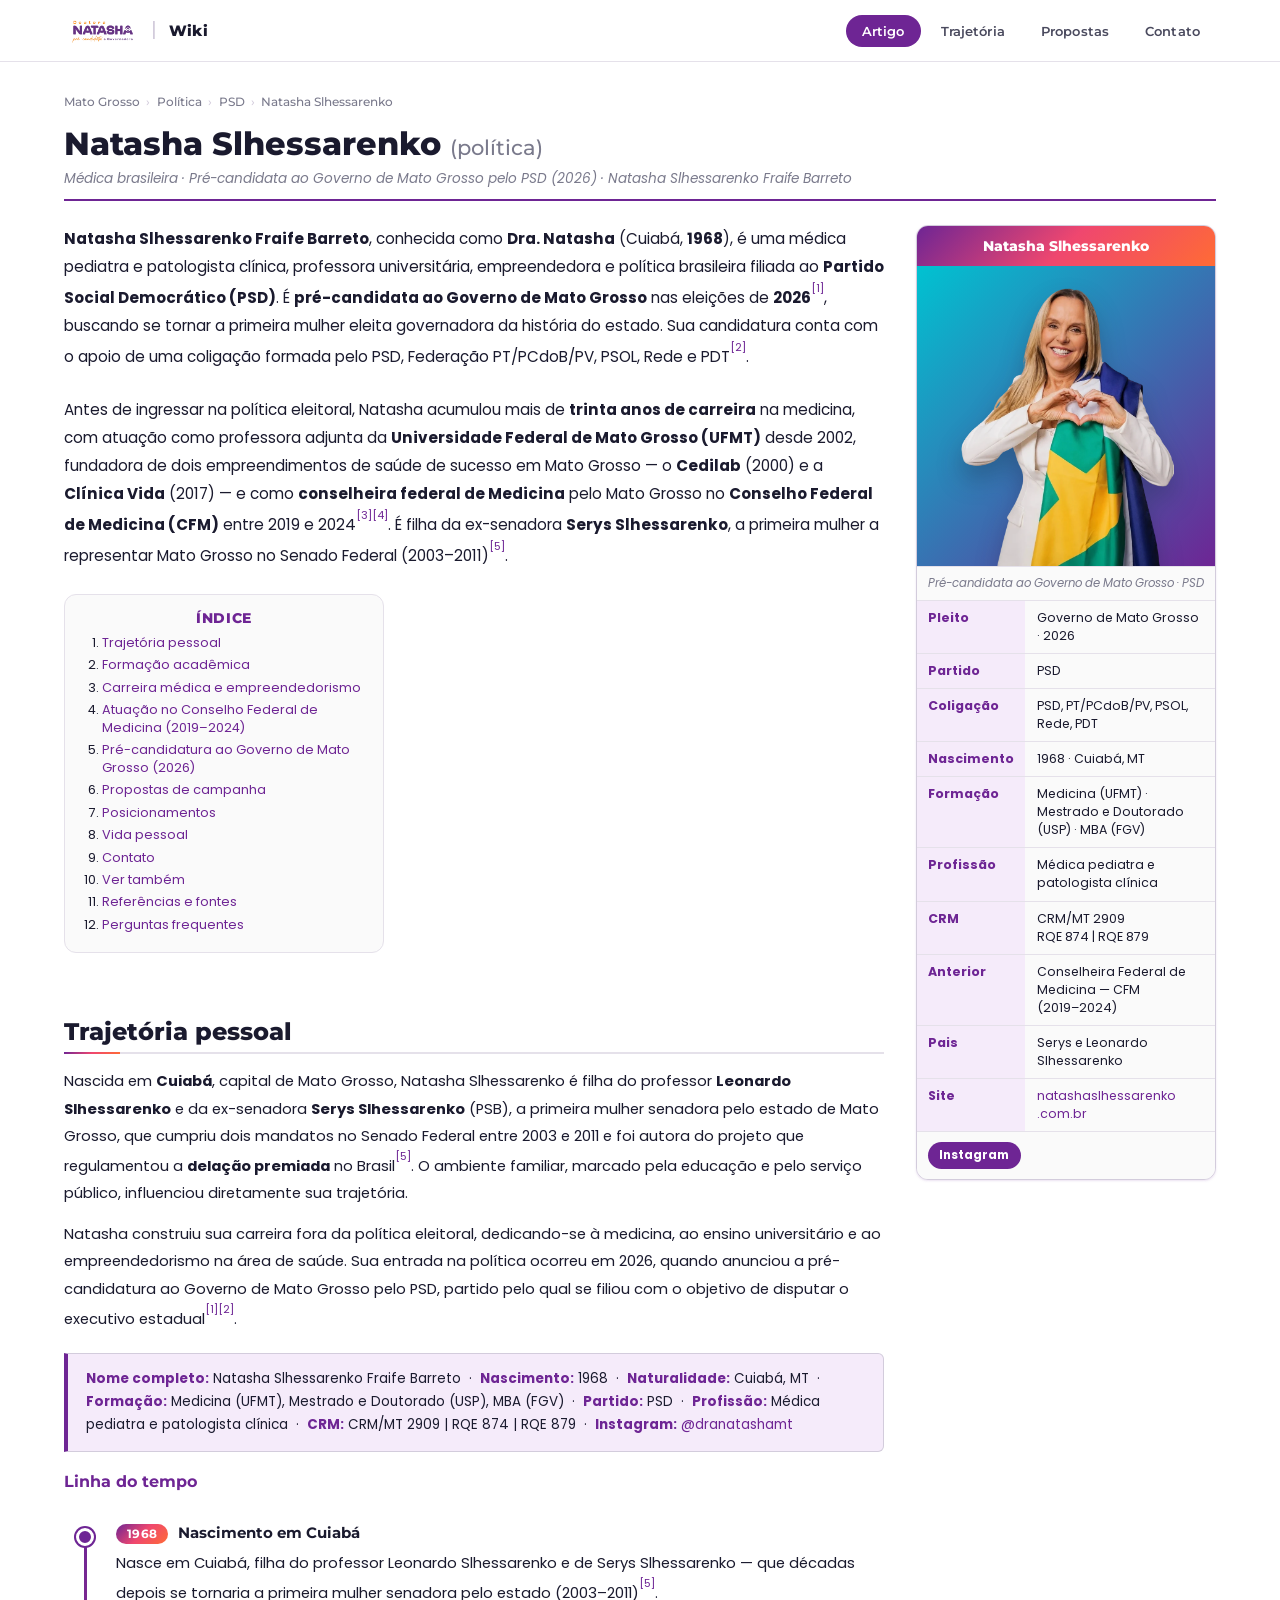
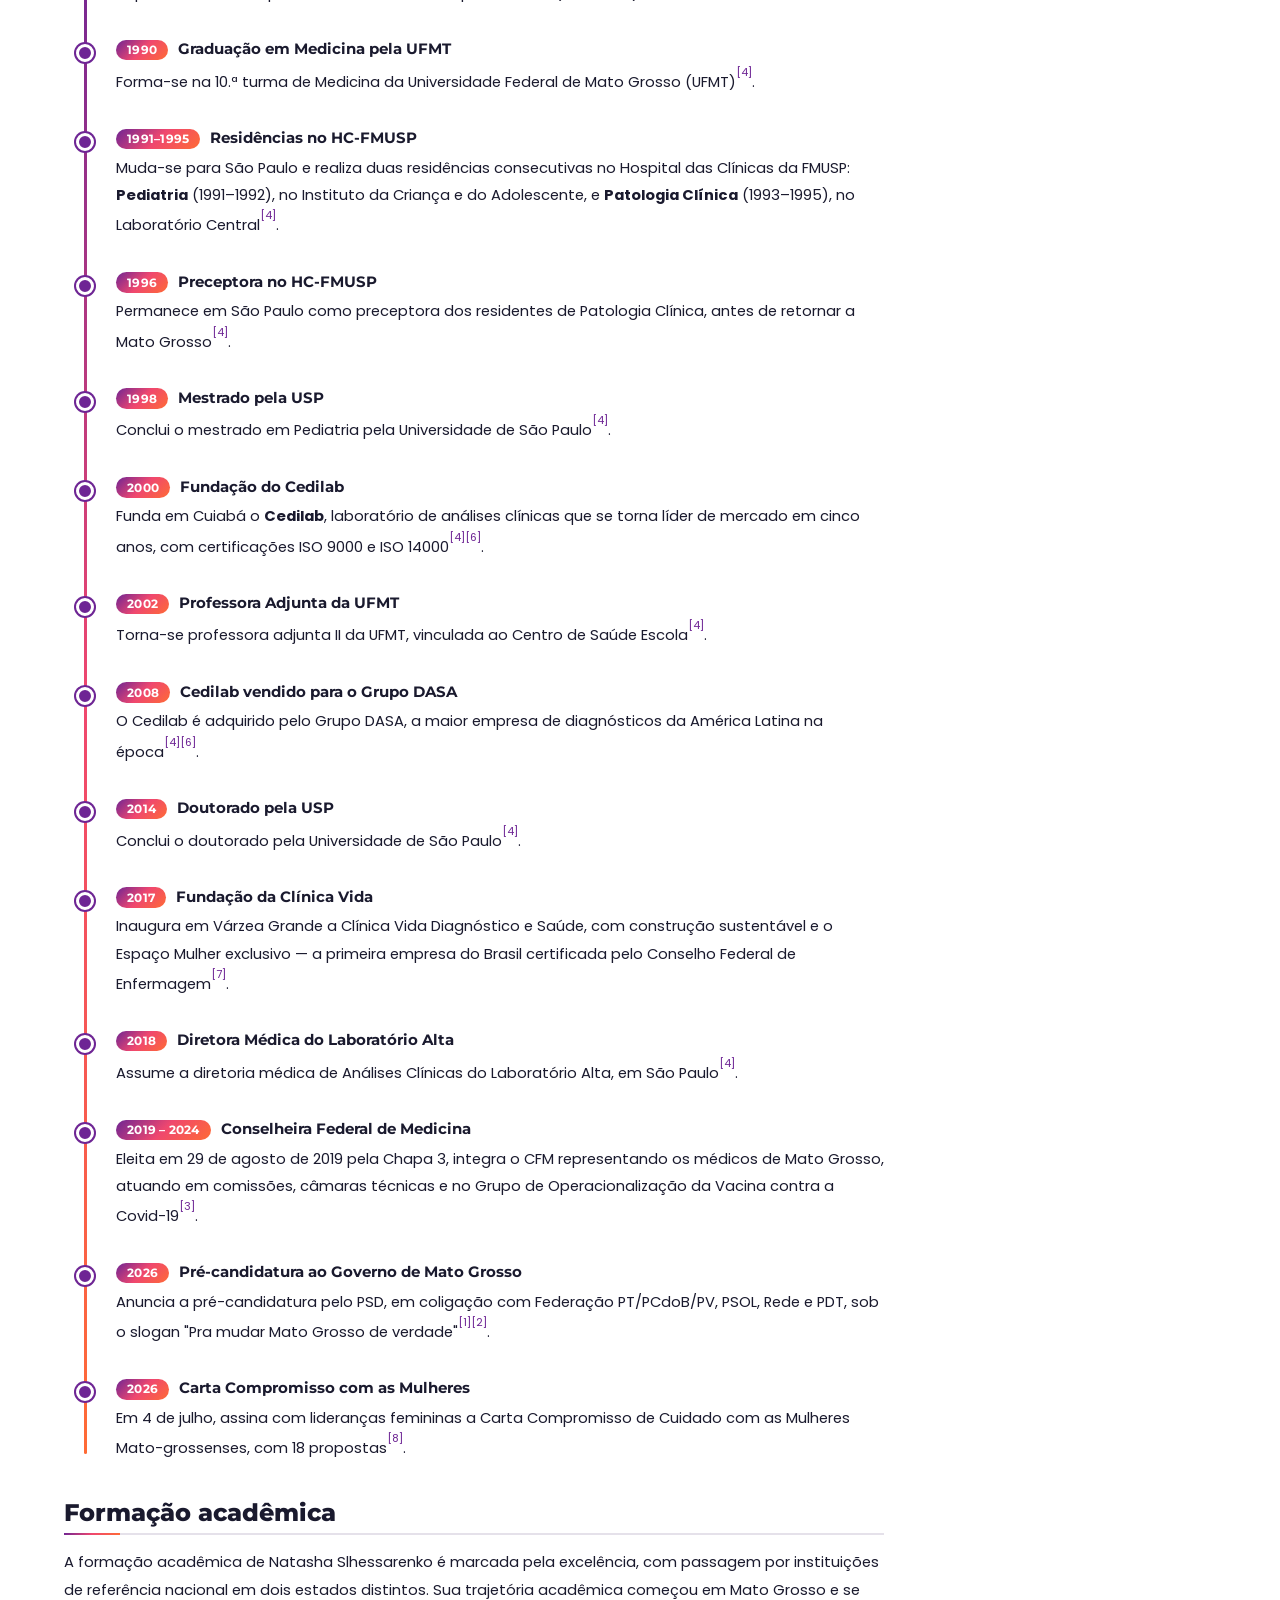
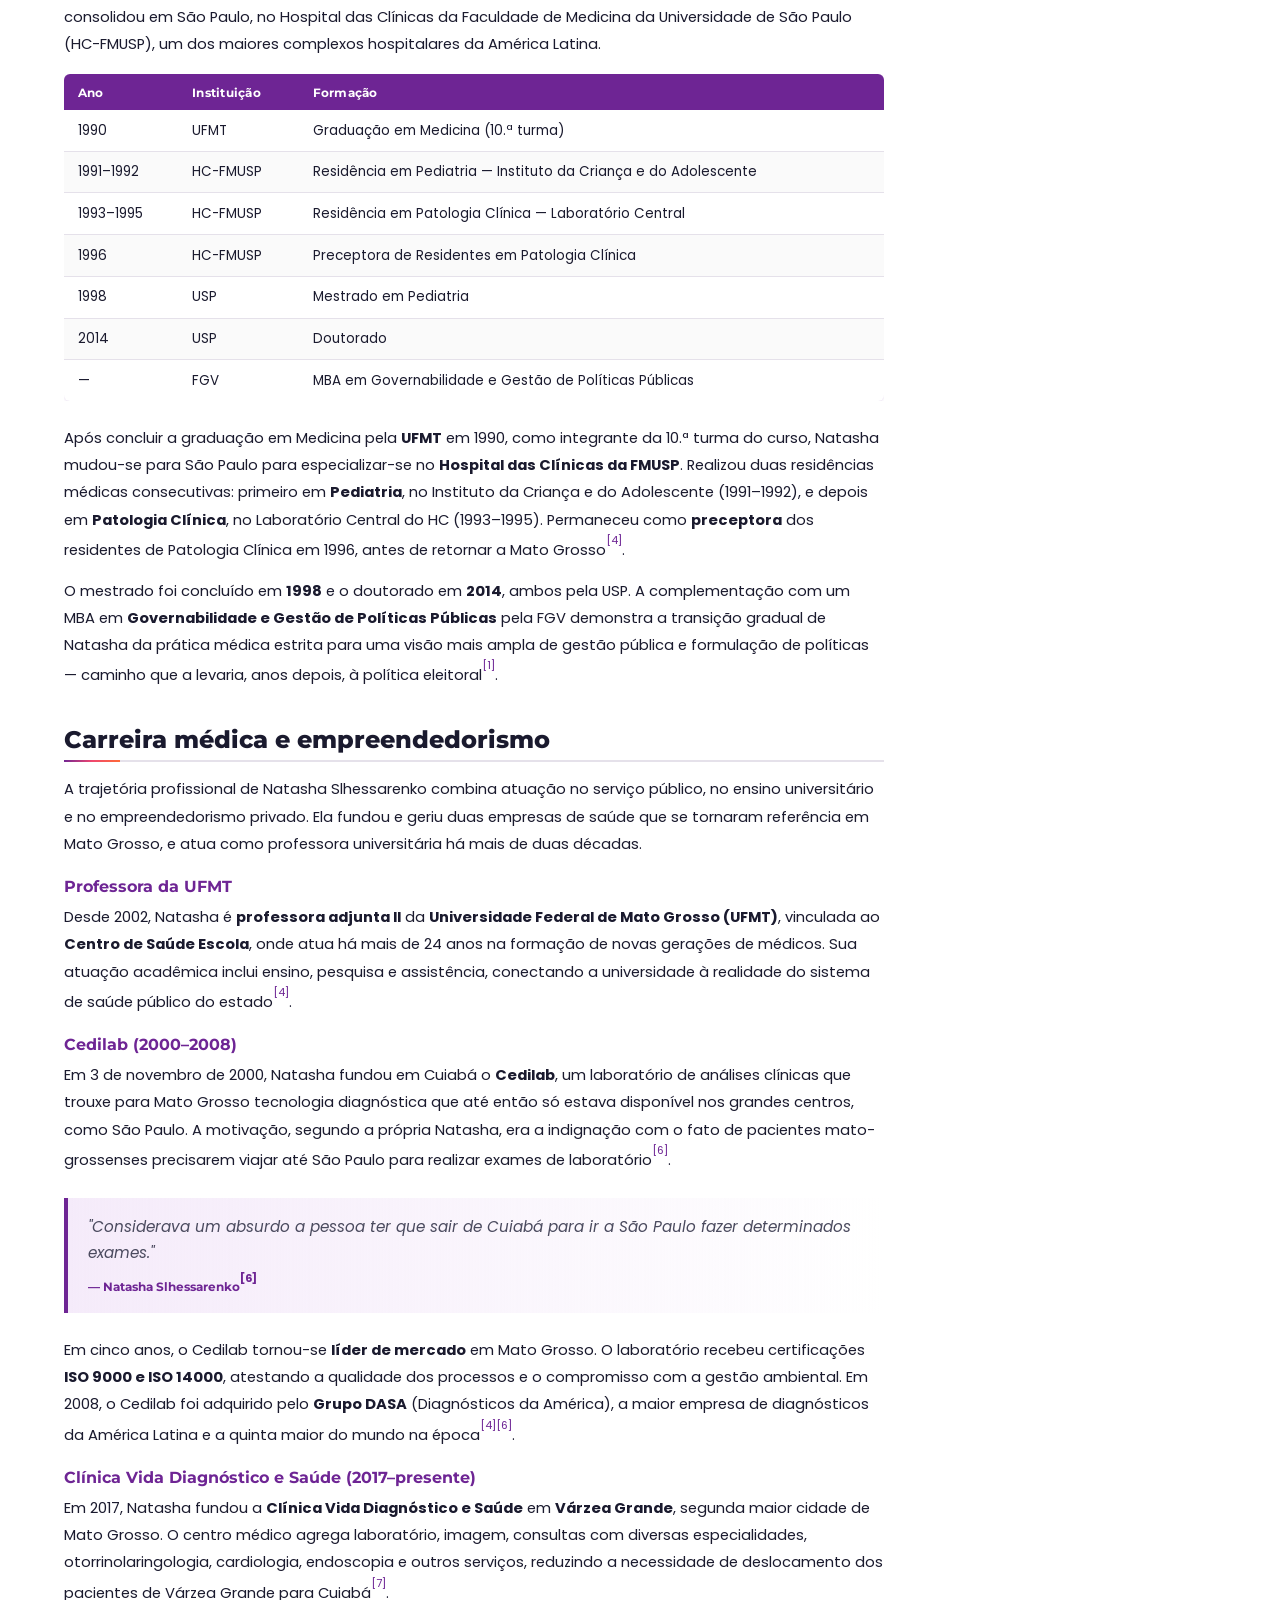
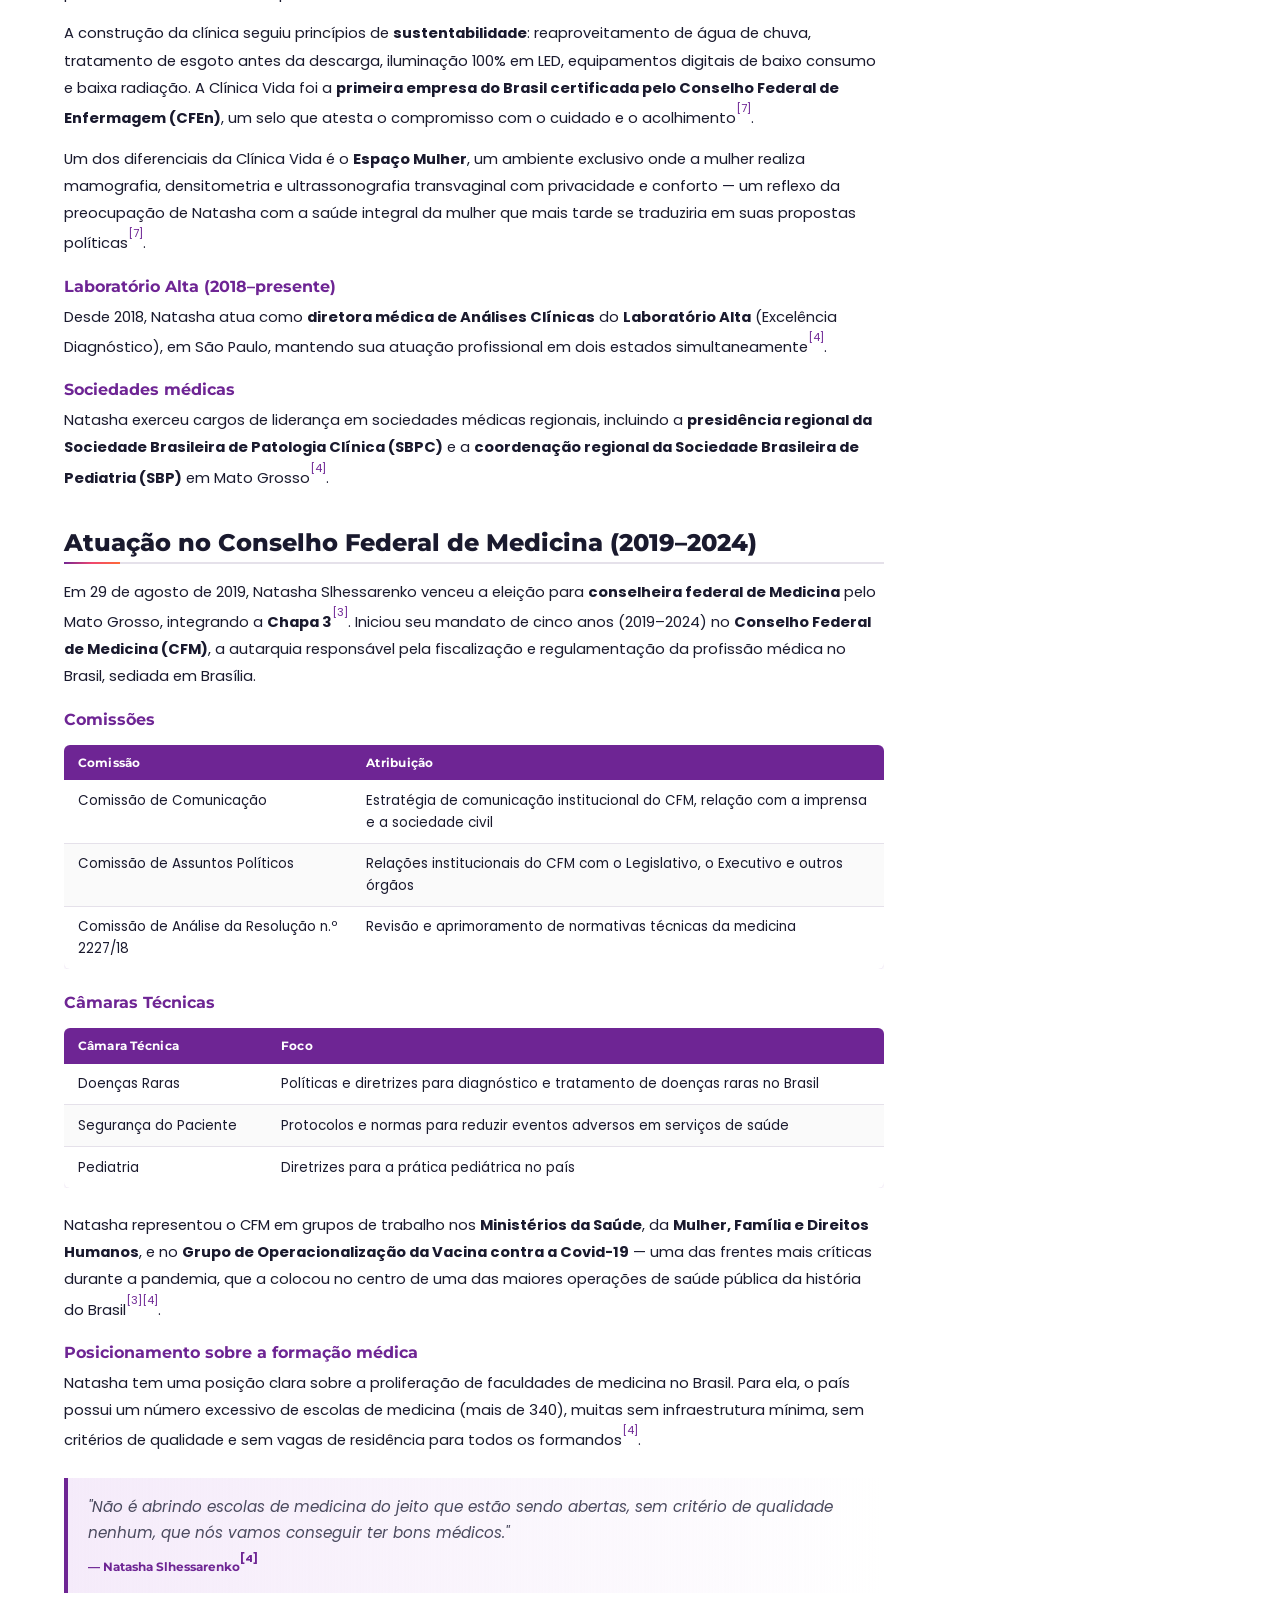
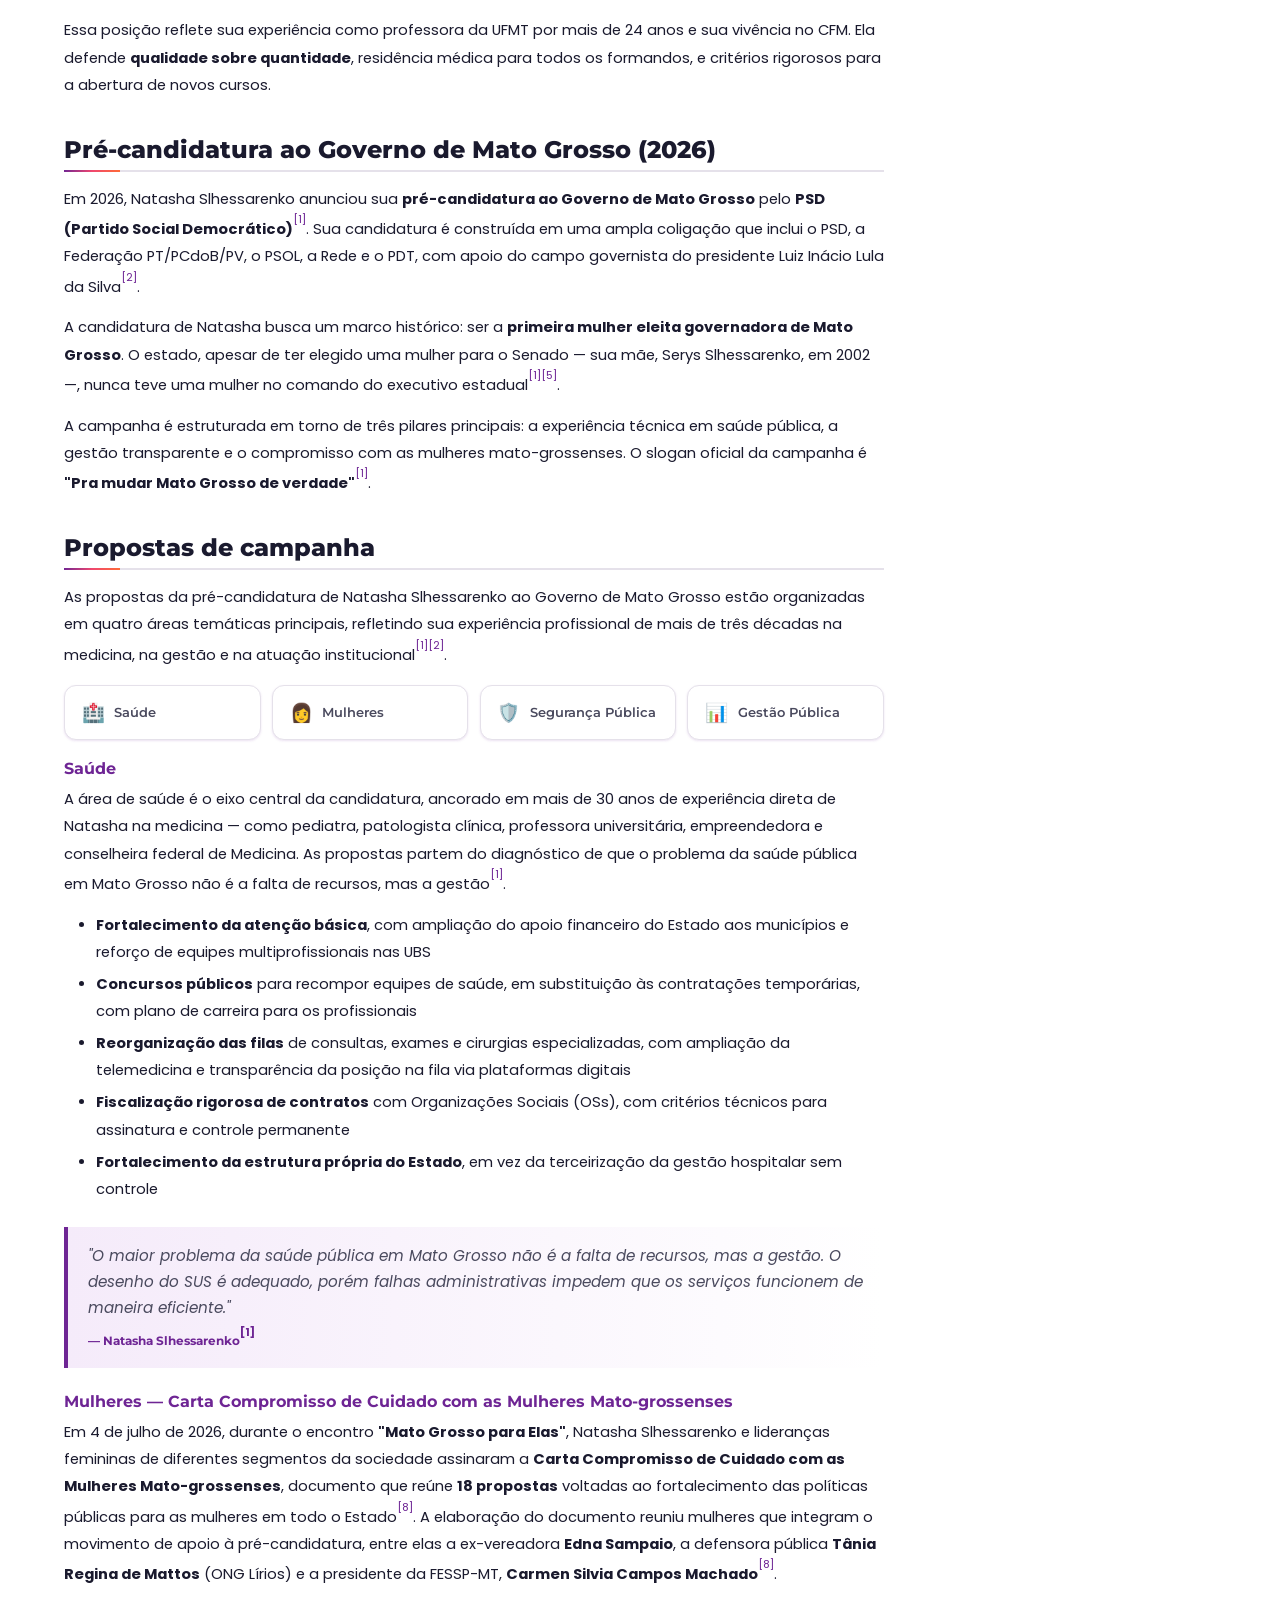
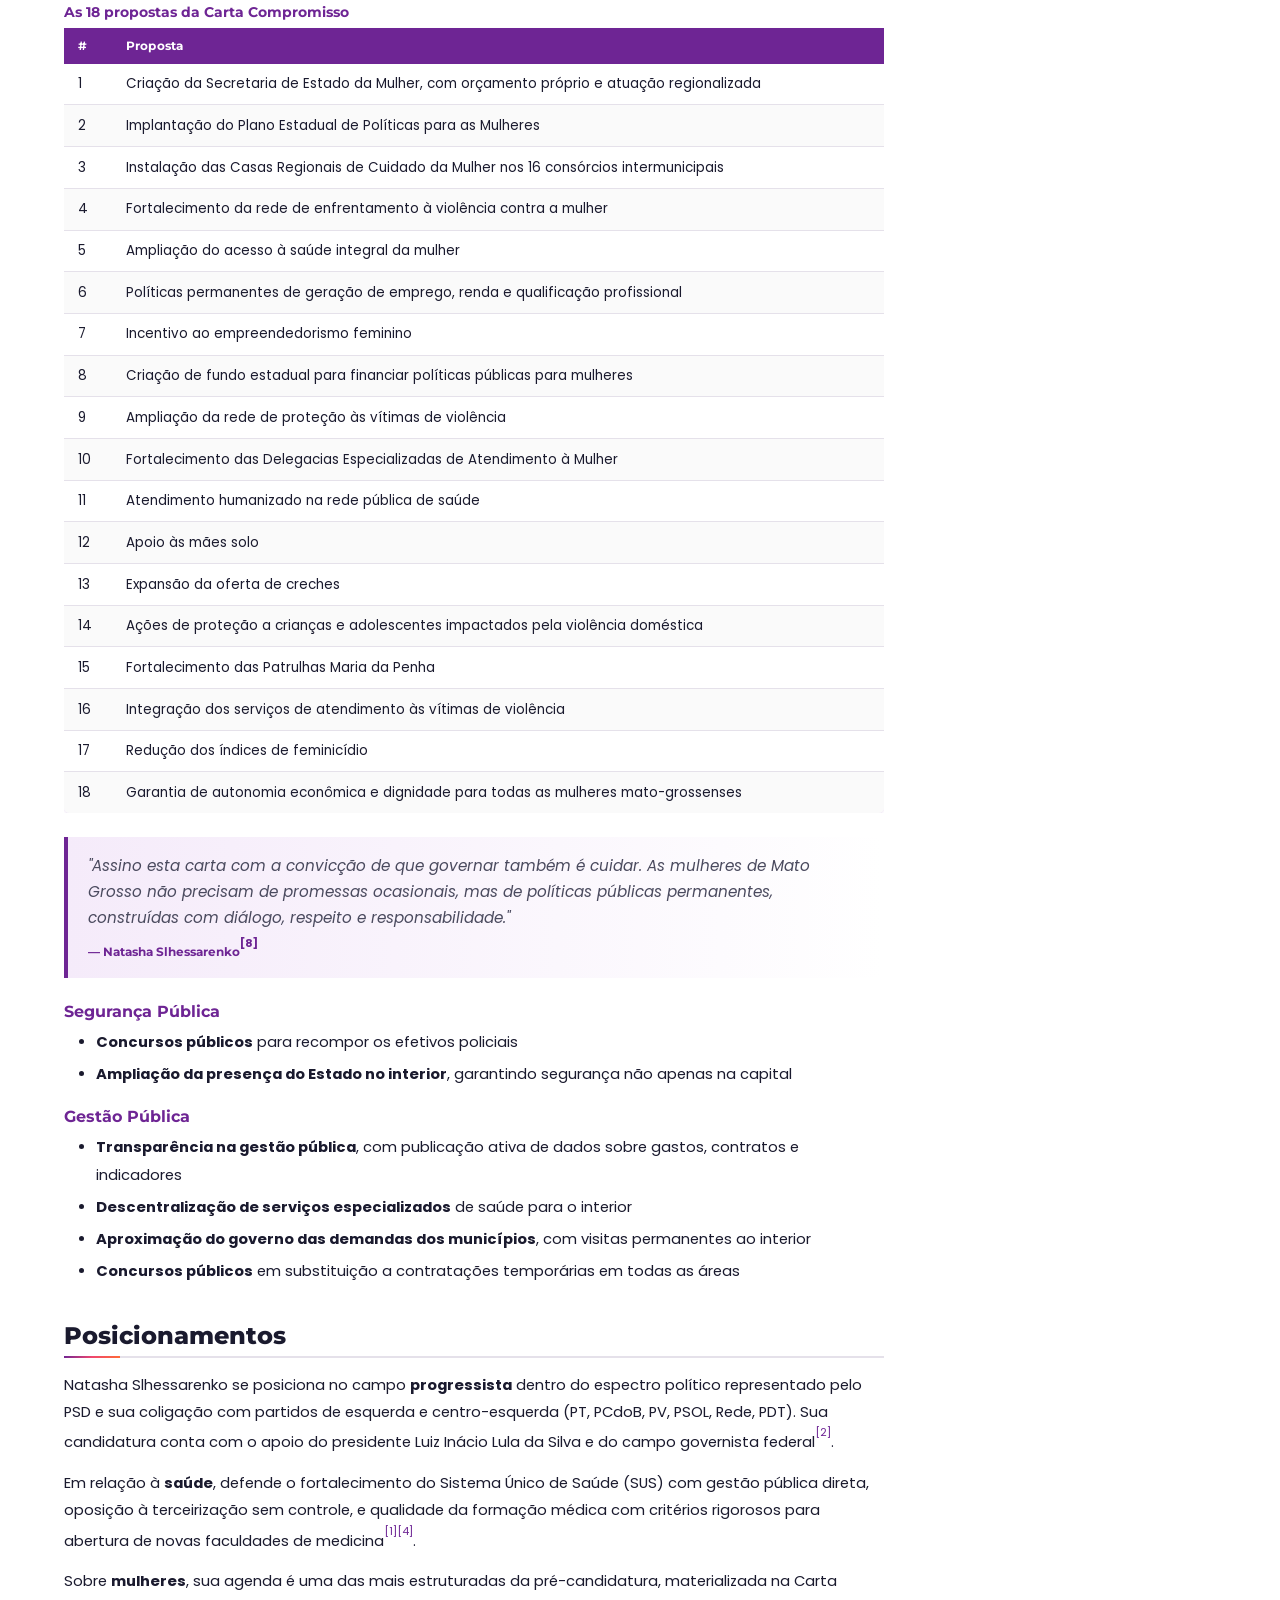
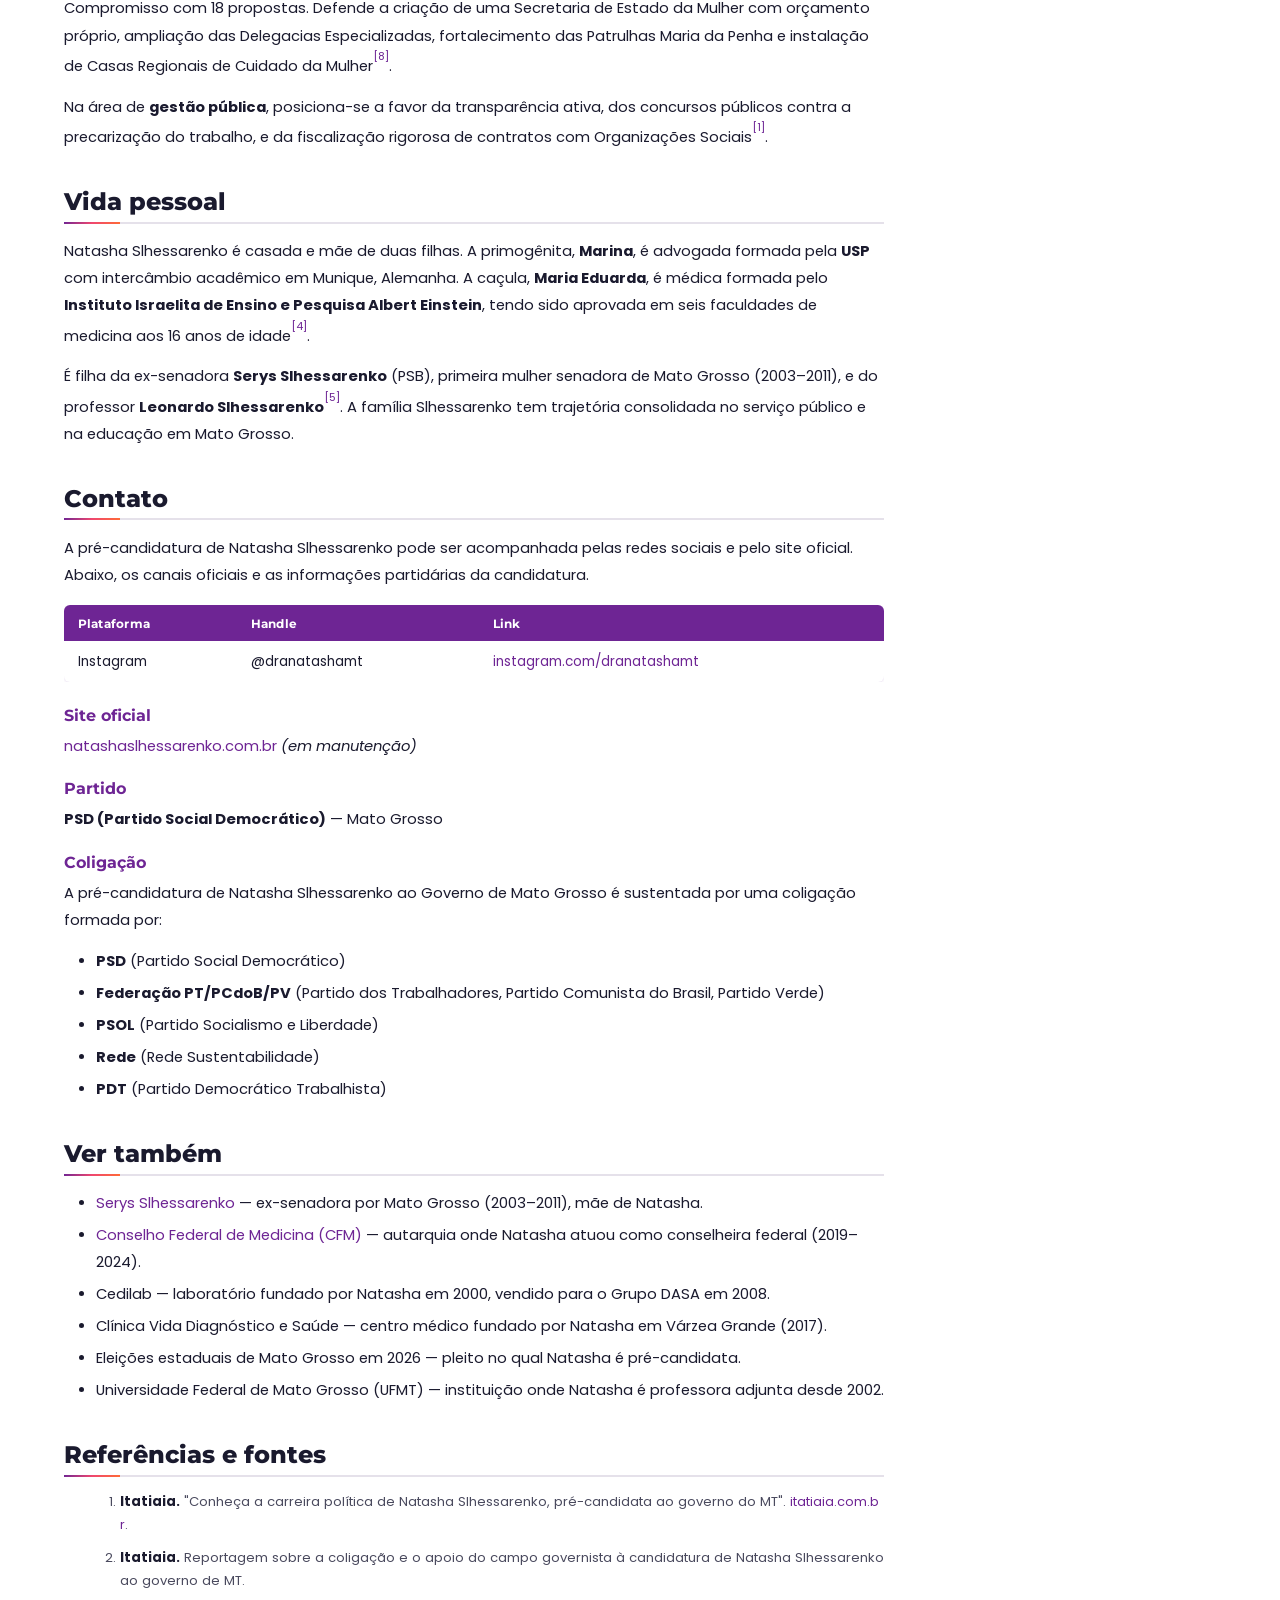
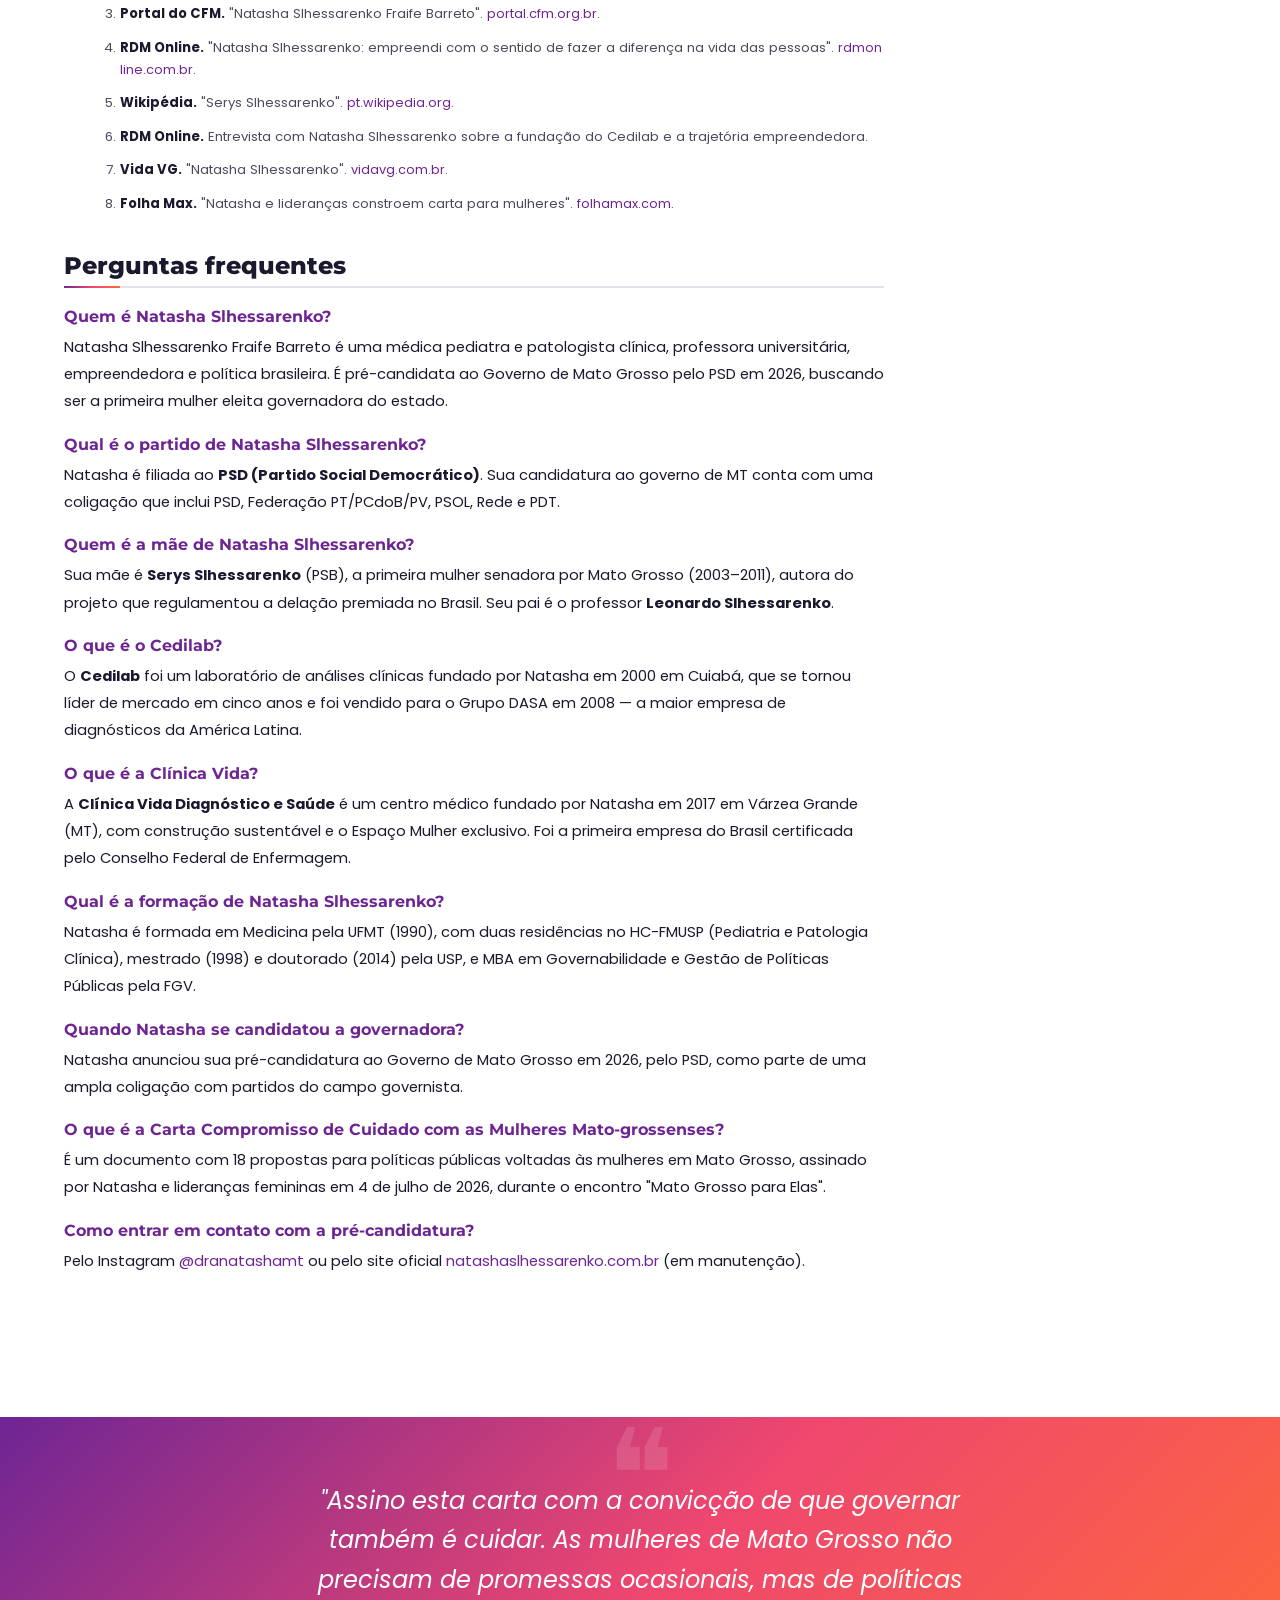
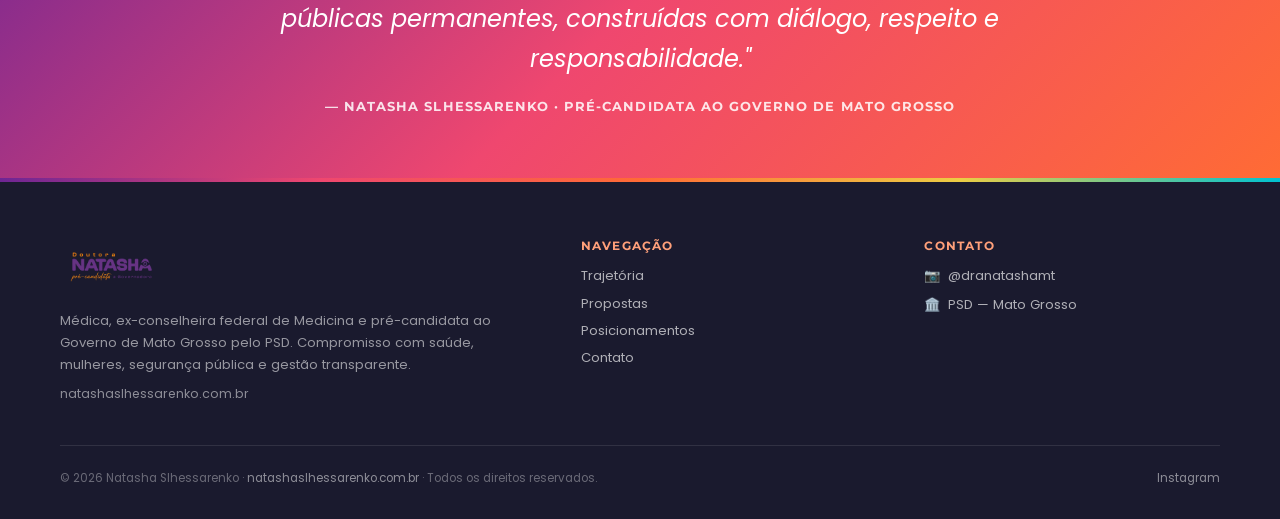
==== commit e7d93be5: "Troca logo, remove sticky, corrige foto flutuante e faz auditorias de responsividade e SEO - Logo do" ====
--- a/index.html
+++ b/index.html
@@ -4,8 +4,8 @@
   <meta charset="UTF-8">
   <meta name="viewport" content="width=device-width, initial-scale=1.0">
   <meta http-equiv="X-UA-Compatible" content="ie=edge">
-  <title>Natasha Slhessarenko (política) — Pré-candidata ao Governo de MT pelo PSD | Enciclopédia</title>
-  <meta name="description" content="Natasha Slhessarenko (Dra. Natasha) é médica e pré-candidata ao Governo de Mato Grosso pelo PSD em 2026. Mais de 30 anos de carreira médica, ex-conselheira federal de Medicina (CFM) e fundadora do Cedilab e da Clínica Vida.">
+  <title>Natasha Slhessarenko (política) — Pré-candidata a Governadora MT | Enciclopédia</title>
+  <meta name="description" content="Dra. Natasha Slhessarenko: médica e pré-candidata ao Governo de Mato Grosso pelo PSD em 2026. Ex-conselheira do CFM, fundadora do Cedilab e da Clínica Vida.">
   <meta name="keywords" content="Natasha Slhessarenko, Dra. Natasha, pré-candidata governadora Mato Grosso, Natasha Slhessarenko PSD, governo de Mato Grosso 2026, Natasha Slhessarenko Fraife Barreto, Cedilab, Clínica Vida, Conselho Federal de Medicina, dranatashamt, Serys Slhessarenko, wiki natasha slhessarenko">
   <meta name="author" content="Natasha Slhessarenko — Pré-candidata ao Governo de Mato Grosso">
   <meta name="copyright" content="© 2026 Natasha Slhessarenko. Todos os direitos reservados.">
@@ -21,8 +21,8 @@
   <!-- Open Graph -->
   <meta property="og:type" content="article">
   <meta property="og:url" content="https://wiki.natashaslhessarenko.com.br/">
-  <meta property="og:title" content="Natasha Slhessarenko (política) — Pré-candidata ao Governo de MT pelo PSD">
-  <meta property="og:description" content="Dra. Natasha Slhessarenko: médica pediatra e patologista clínica, ex-conselheira federal de Medicina, fundadora do Cedilab e da Clínica Vida. Pré-candidata ao Governo de Mato Grosso pelo PSD em 2026.">
+  <meta property="og:title" content="Natasha Slhessarenko (política) — Pré-candidata a Governadora MT">
+  <meta property="og:description" content="Dra. Natasha Slhessarenko: médica e pré-candidata ao Governo de Mato Grosso pelo PSD em 2026. Ex-conselheira do CFM, fundadora do Cedilab e da Clínica Vida.">
   <meta property="og:image" content="https://wiki.natashaslhessarenko.com.br/social-share.webp">
   <meta property="og:image:width" content="1731">
   <meta property="og:image:height" content="909">
@@ -37,9 +37,10 @@
   <meta property="profile:last_name" content="Slhessarenko">
   <!-- Twitter Card -->
   <meta name="twitter:card" content="summary_large_image">
-  <meta name="twitter:title" content="Natasha Slhessarenko (política) — Pré-candidata ao Governo de MT pelo PSD">
-  <meta name="twitter:description" content="Dra. Natasha Slhessarenko: 30+ anos de medicina, ex-conselheira federal do CFM, pré-candidata ao Governo de Mato Grosso pelo PSD em 2026.">
+  <meta name="twitter:title" content="Natasha Slhessarenko (política) — Pré-candidata a Governadora MT">
+  <meta name="twitter:description" content="Natasha Slhessarenko é médica e pré-candidata ao Governo de MT pelo PSD (2026). Ex-conselheira do CFM, fundadora do Cedilab e da Clínica Vida.">
   <meta name="twitter:image" content="https://wiki.natashaslhessarenko.com.br/social-share.webp">
+  <meta name="twitter:image:alt" content="Dra. Natasha Slhessarenko, pré-candidata ao Governo de Mato Grosso pelo PSD">
   <!-- Social identity -->
   <link rel="me" href="https://www.instagram.com/dranatashamt/">
   <!-- Dublin Core -->
@@ -212,7 +213,7 @@
   <header class="site-header">
     <div class="site-header__inner">
       <a href="#conteudo" class="site-header__brand" aria-label="Topo da página">
-        <img src="logo-natasha-principal.webp" alt="Doutora Natasha, pré-candidata a Governadora" class="site-header__logo">
+        <img src="variacaologo_9.webp" alt="Doutora Natasha, pré-candidata a Governadora" class="site-header__logo" width="560" height="315">
         <span class="site-header__sep">|</span>
         <span class="site-header__wordmark">Wiki</span>
       </a>
@@ -1007,6 +1008,8 @@
               class="infobox__photo"
               loading="eager"
               fetchpriority="high"
+              width="700"
+              height="905"
             >
           </div>
           <div class="infobox__caption">Pré-candidata ao Governo de Mato Grosso · PSD</div>
@@ -1049,7 +1052,7 @@
     <div class="footer__grid">
 
       <div>
-        <img src="logo-natasha-principal.webp" alt="Doutora Natasha, pré-candidata a Governadora" class="footer__logo">
+        <img src="variacaologo_9.webp" alt="Doutora Natasha, pré-candidata a Governadora" class="footer__logo" width="560" height="315">
         <p class="footer__about">
           Médica, ex-conselheira federal de Medicina e pré-candidata ao Governo de Mato
           Grosso pelo PSD. Compromisso com saúde, mulheres, segurança pública e gestão
--- a/assets/style.css
+++ b/assets/style.css
@@ -51,7 +51,7 @@
 
 /* ─── RESET ──────────────────────────────────────────── */
 *, *::before, *::after { box-sizing: border-box; margin: 0; padding: 0; }
-html { scroll-behavior: smooth; scroll-padding-top: 96px; }
+html { scroll-behavior: smooth; scroll-padding-top: 16px; }
 body {
   font-family: var(--font-body);
   color: var(--color-text-dark);
@@ -77,9 +77,7 @@
 
 /* ─── HEADER ─────────────────────────────────────────── */
 .site-header {
-  position: sticky; top: 0; z-index: 1000;
-  background: rgba(255,255,255,.96);
-  backdrop-filter: blur(8px);
+  background: var(--color-bg-white);
   border-bottom: 1px solid var(--border);
 }
 .site-header__inner {
@@ -109,9 +107,10 @@
   .site-header__inner { flex-direction: column; align-items: stretch; gap: .5rem; padding: .6rem 1rem; }
   .site-header__brand { justify-content: center; }
   .site-nav {
-    width: 100%; justify-content: center;
+    width: 100%; justify-content: flex-start;
     overflow-x: auto; -webkit-overflow-scrolling: touch;
     scrollbar-width: none;
+    padding: 0 .25rem;
   }
   .site-nav::-webkit-scrollbar { display: none; }
 }
@@ -161,7 +160,7 @@
   overflow: hidden;
   background: var(--color-bg-light);
   font-family: var(--font-body); font-size: .8rem;
-  position: sticky; top: 88px;
+  position: sticky; top: 20px;
   box-shadow: var(--shadow-sm);
 }
 .infobox__header {
@@ -170,13 +169,17 @@
   font-family: var(--font-headline); font-weight: 800; font-size: .9rem;
 }
 .infobox__photo-wrap {
-  background: #fff;
+  background: var(--gradient-secondary);
   border-bottom: 1px solid var(--border);
-  overflow: hidden; text-align: center; padding: 1rem;
+  overflow: hidden;
+  display: flex; align-items: flex-end; justify-content: center;
+  padding: 1.25rem 1rem 0;
+  min-height: 230px;
 }
 .infobox__photo {
-  width: 100%; display: block; margin: 0 auto;
-  max-height: 300px; max-width: 260px; object-fit: contain;
+  width: auto; display: block;
+  max-height: 280px; max-width: 100%; object-fit: contain;
+  filter: drop-shadow(0 14px 12px rgba(26,26,46,.28));
 }
 .infobox__caption {
   text-align: center; padding: .5rem .6rem;
@@ -535,6 +538,8 @@
 
 @media (max-width: 900px) {
   .wiki-body { grid-template-columns: 1fr; }
+  .wiki-body aside { order: -1; }
+  .wiki-content { order: 1; }
   .infobox { position: static; max-width: 380px; margin: 0 auto 2rem; }
   .footer__grid { grid-template-columns: 1fr 1fr; gap: 2rem; }
   .footer__grid > :first-child { grid-column: 1 / -1; }
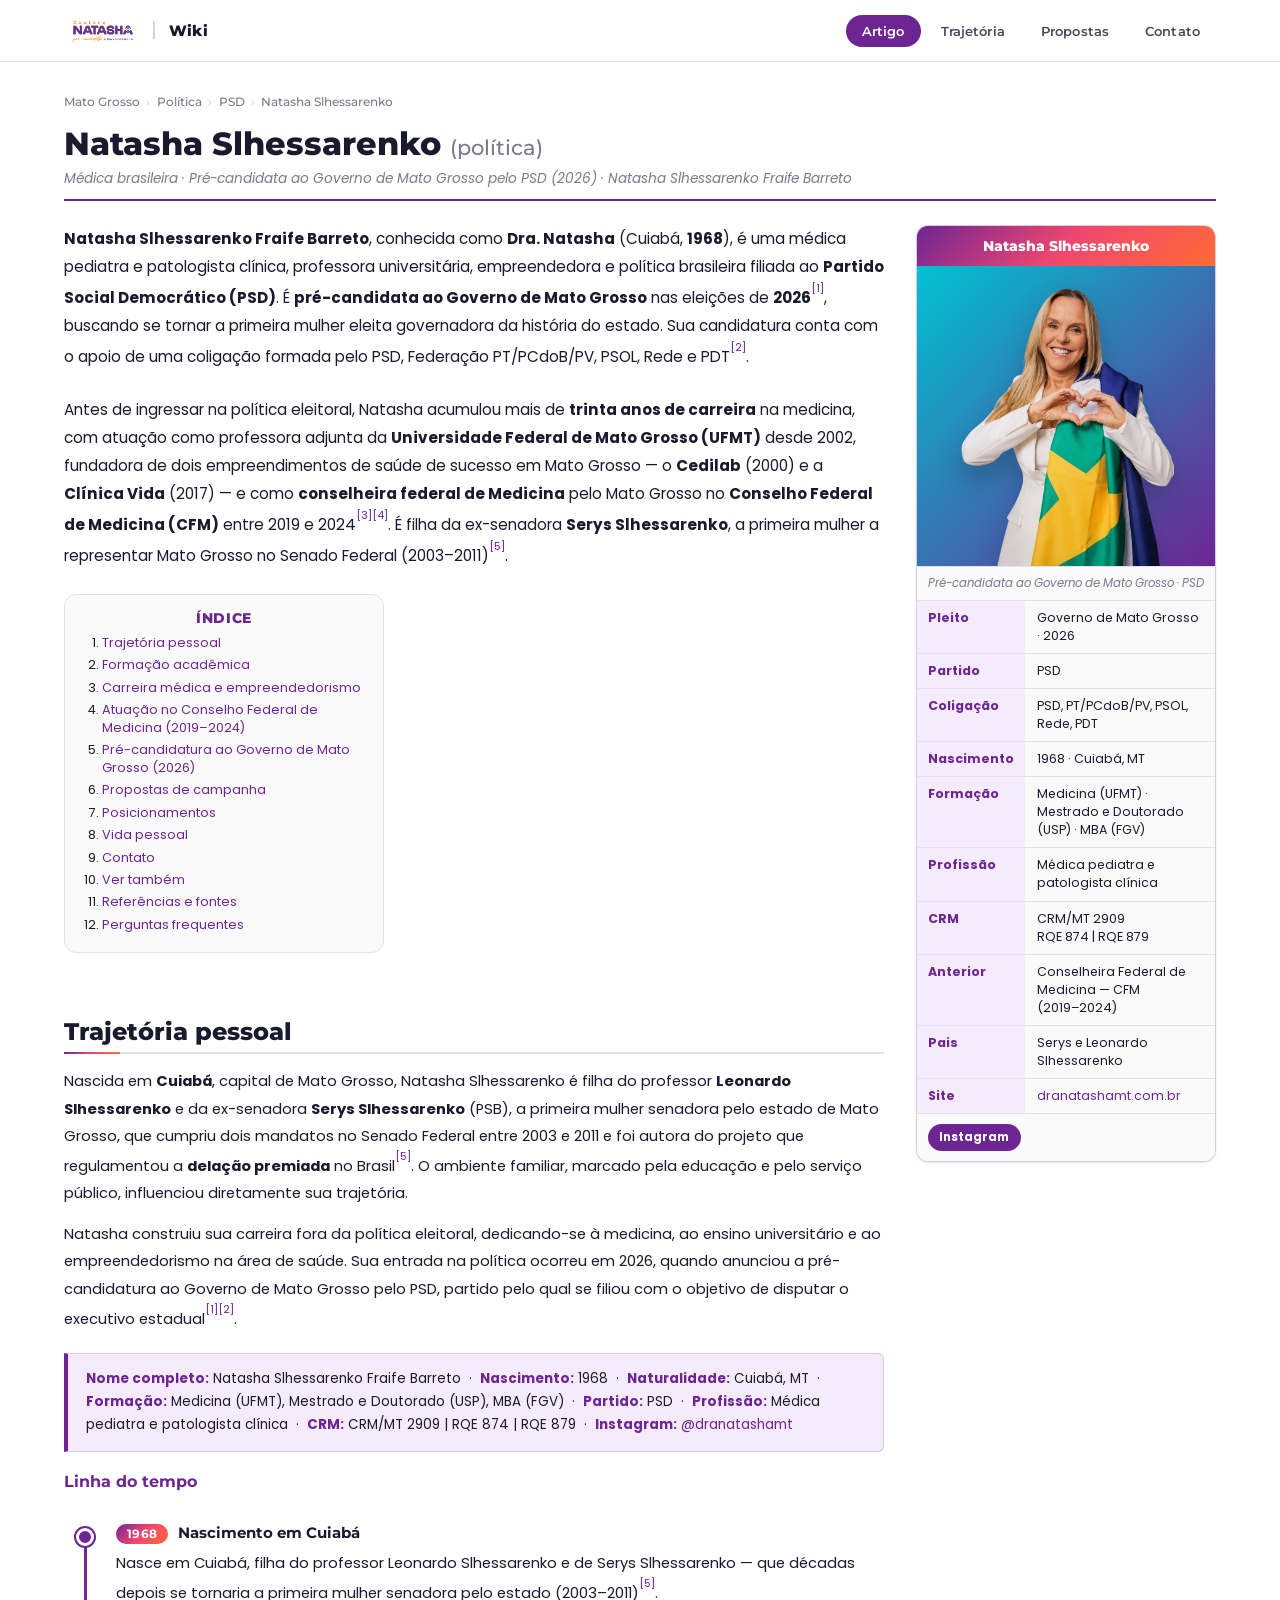
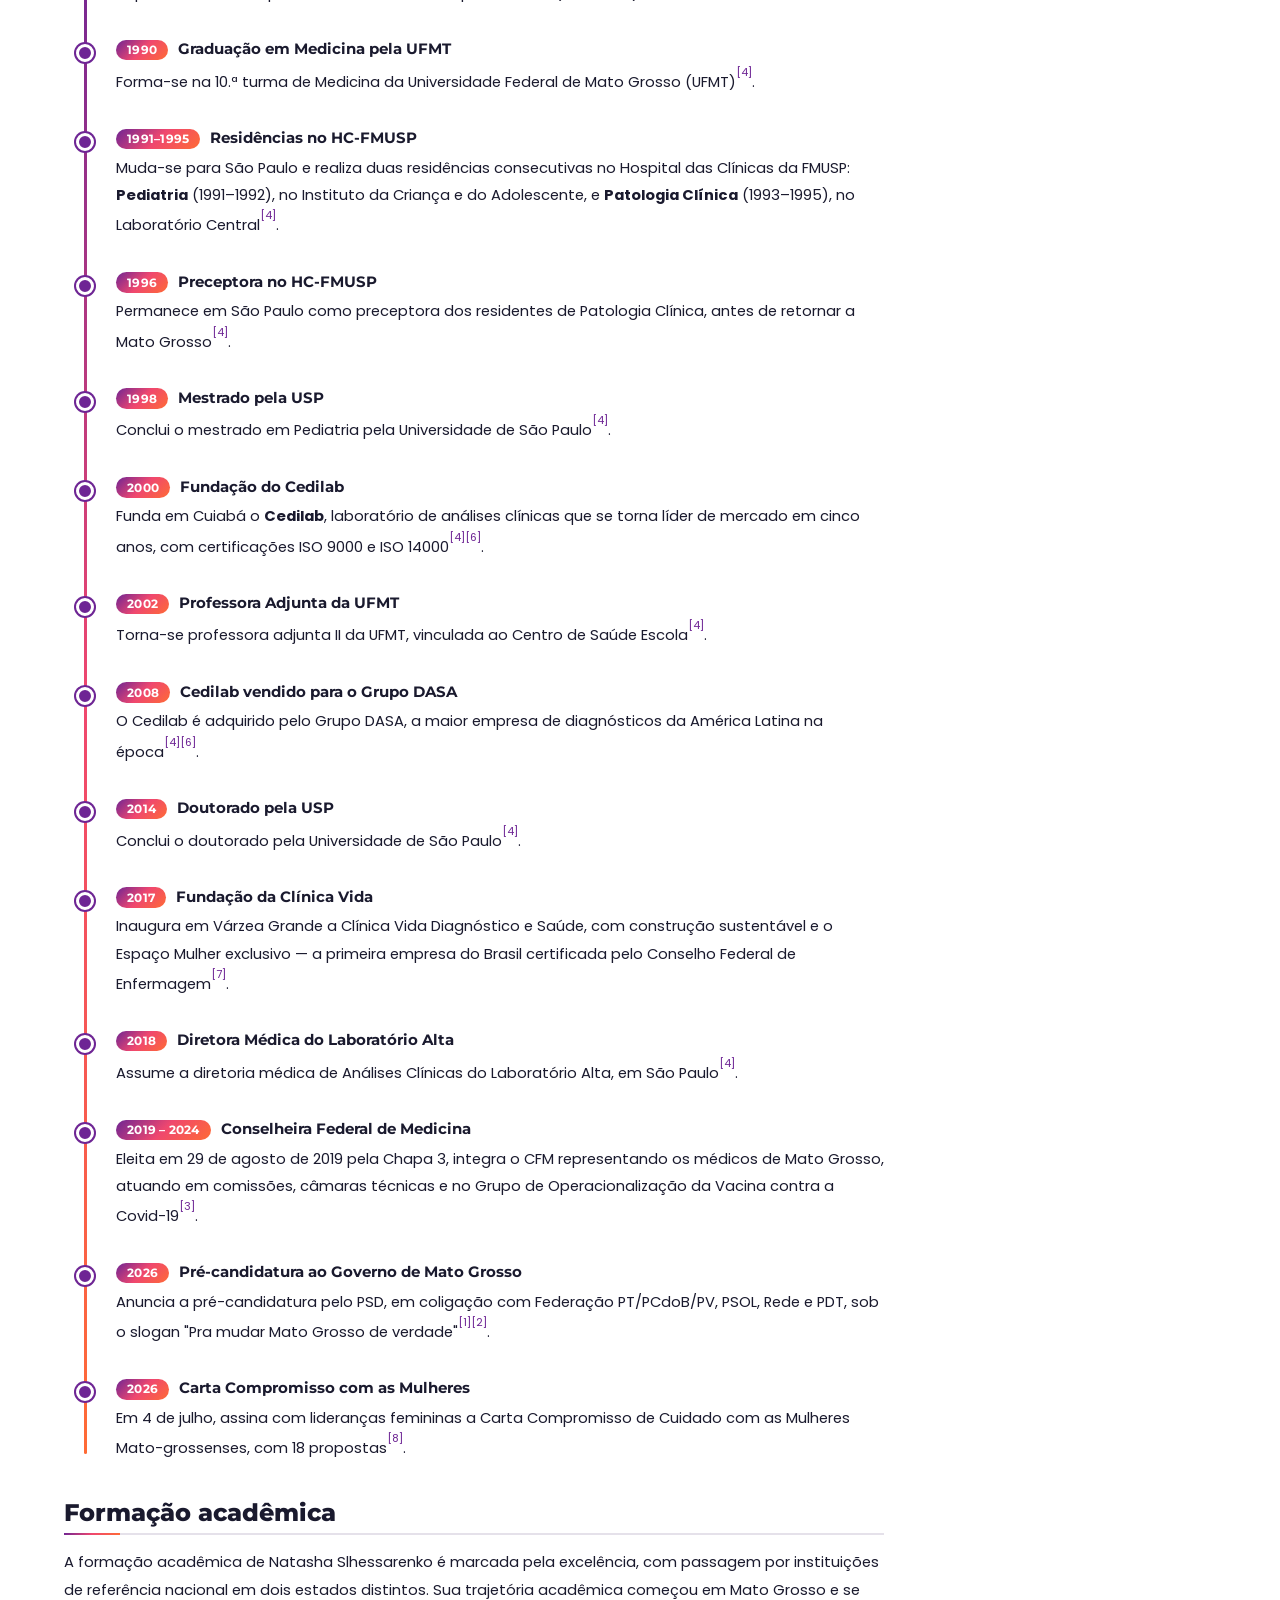
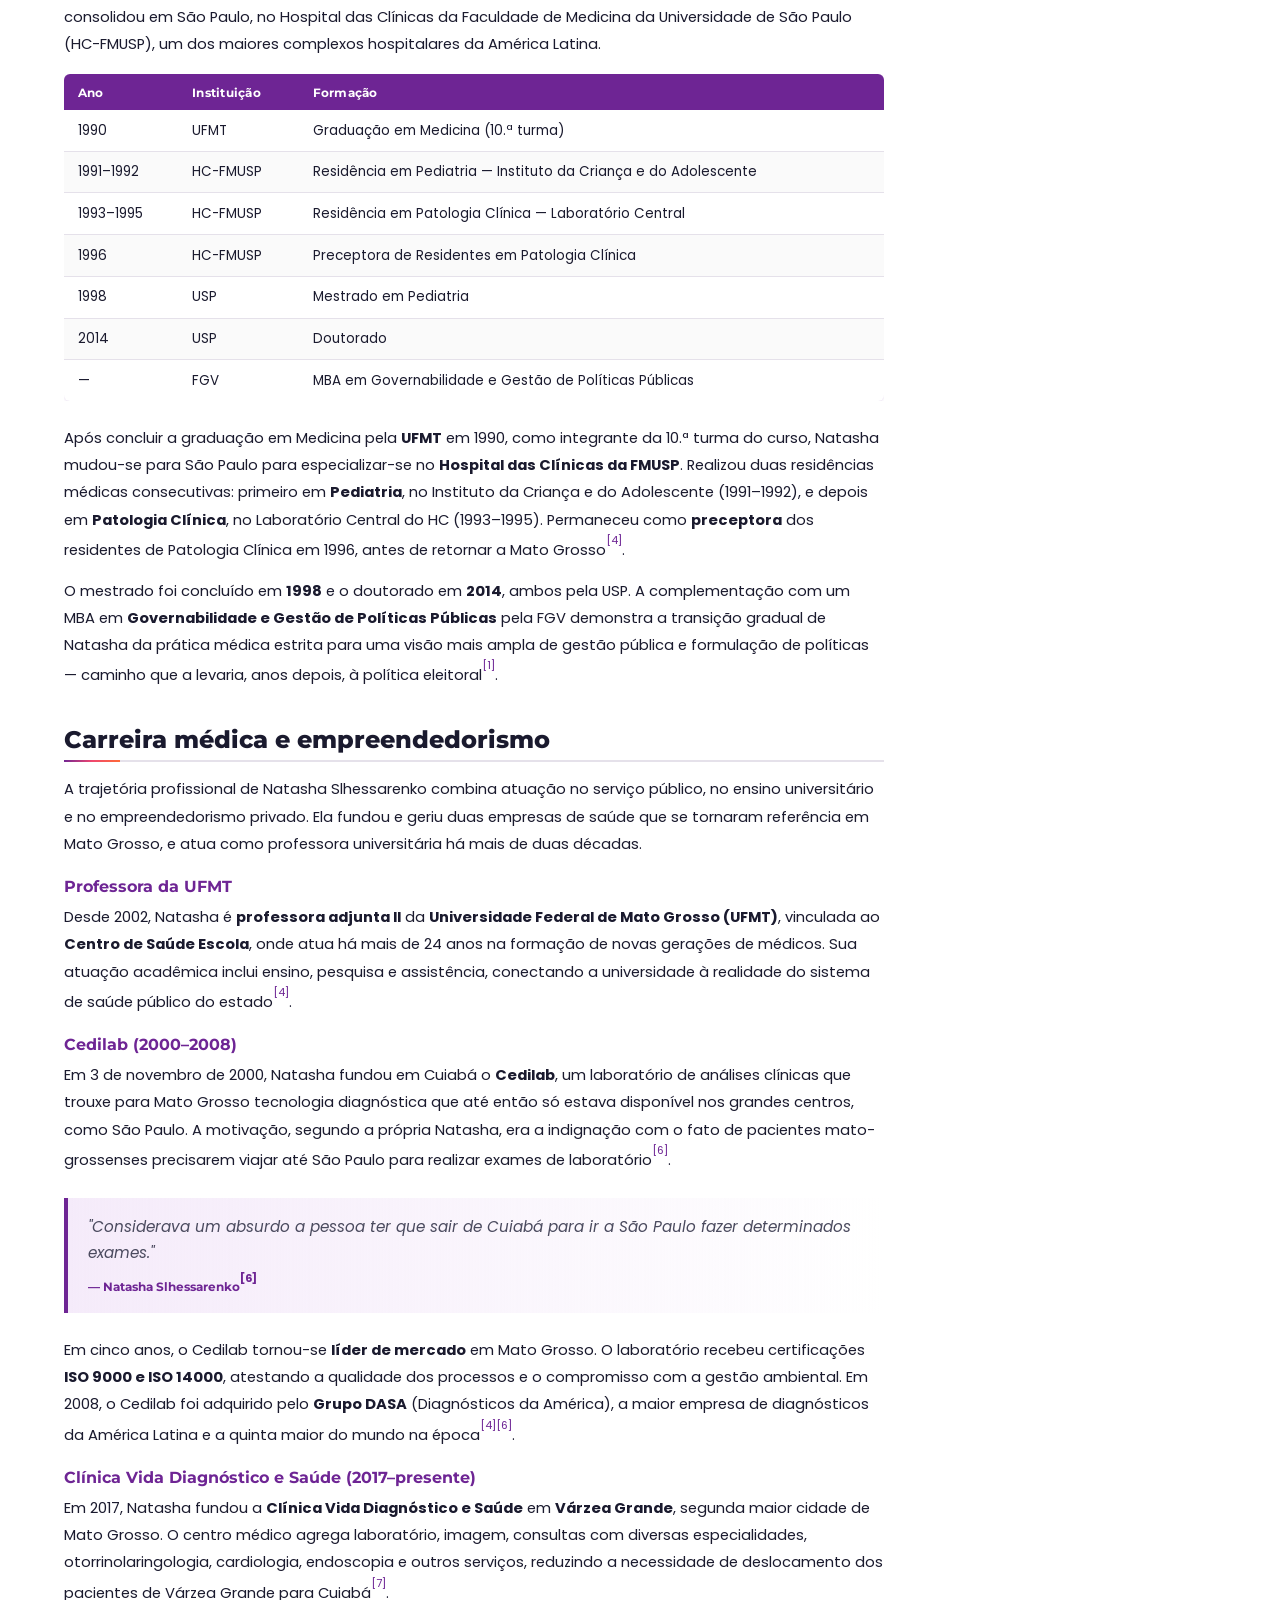
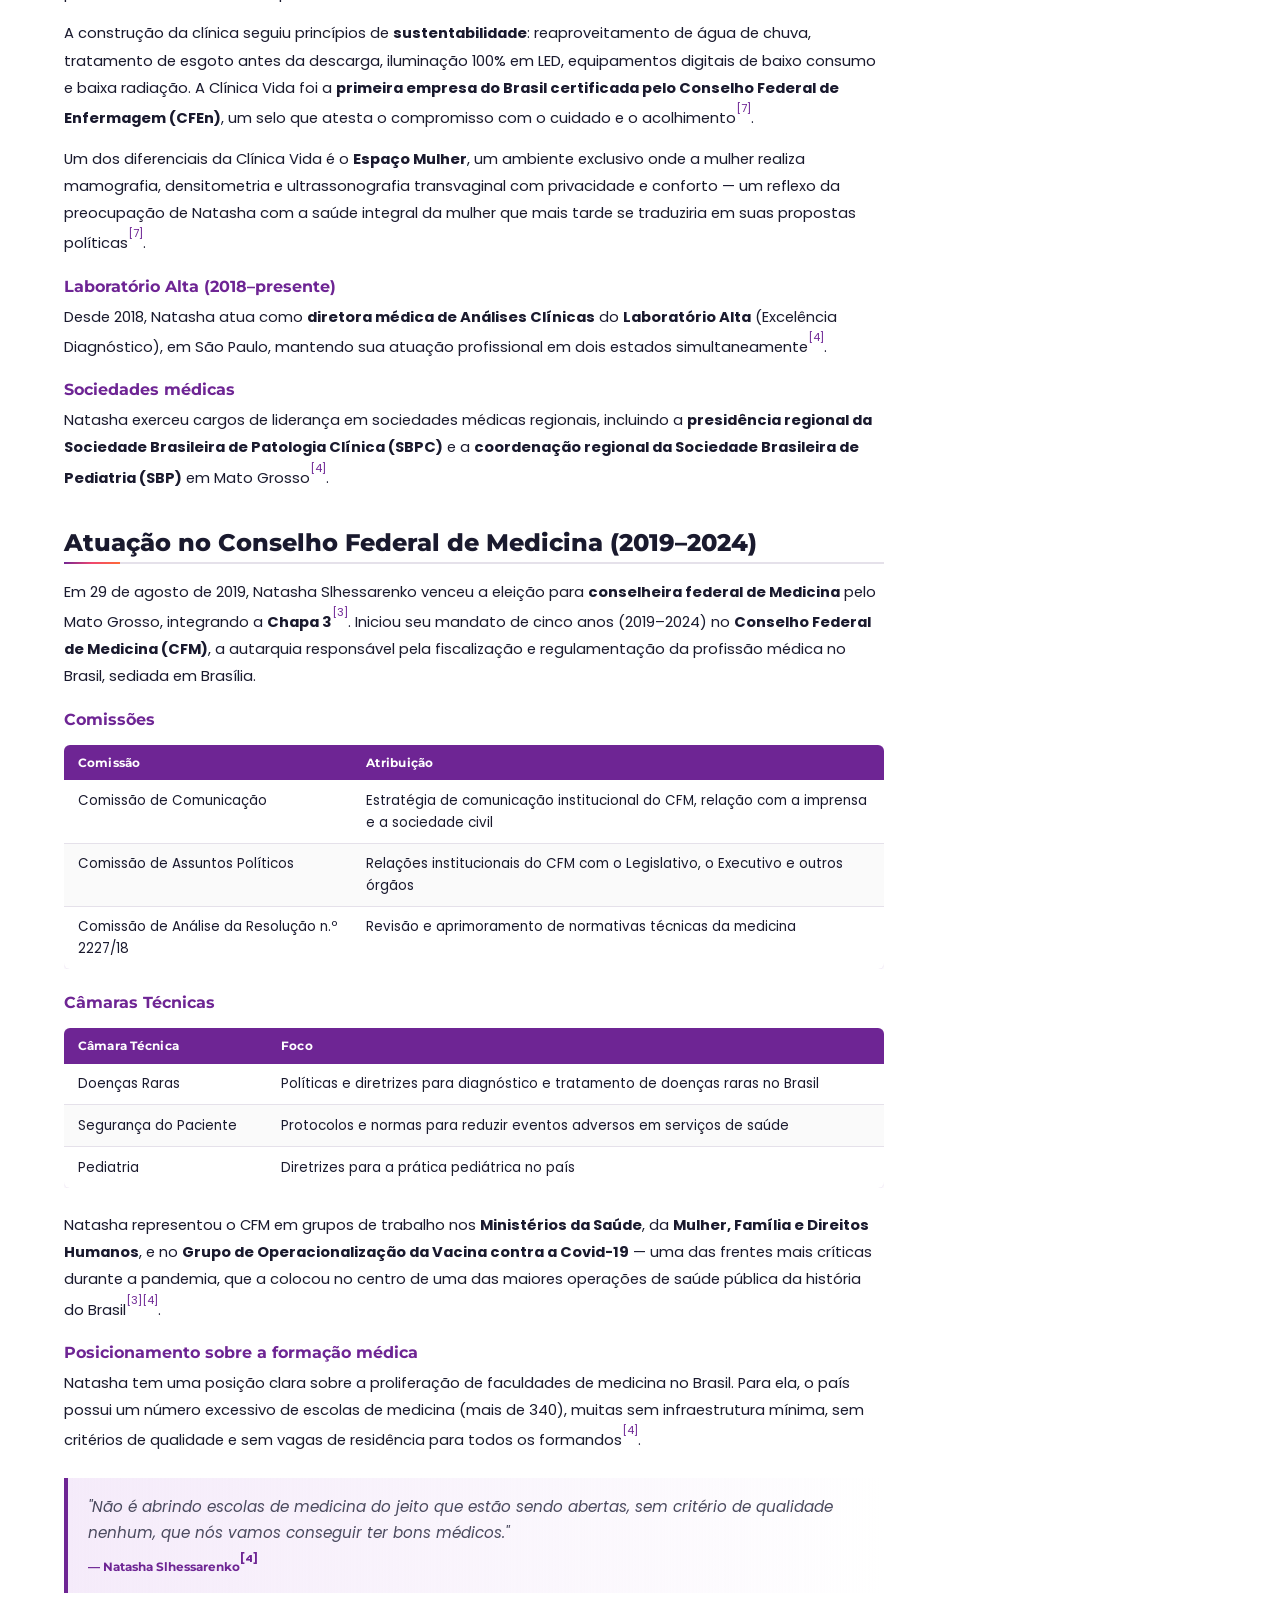
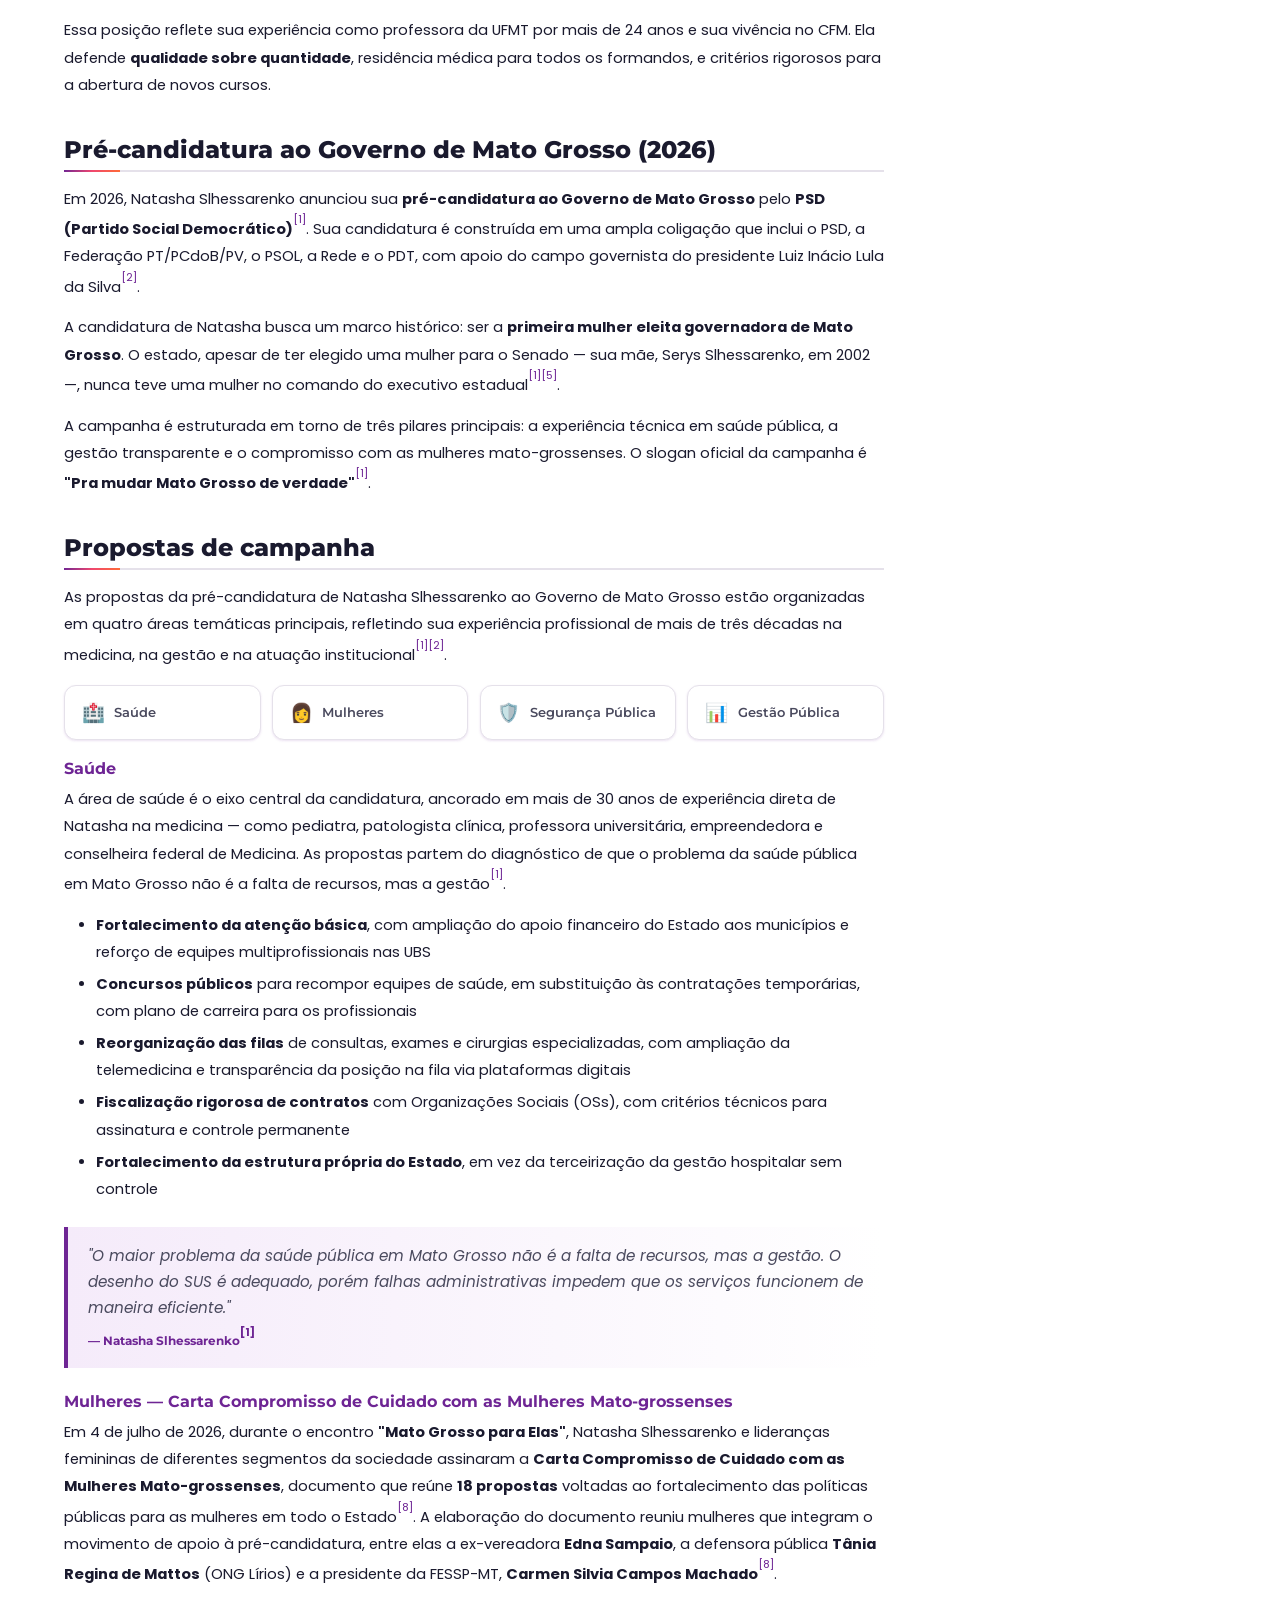
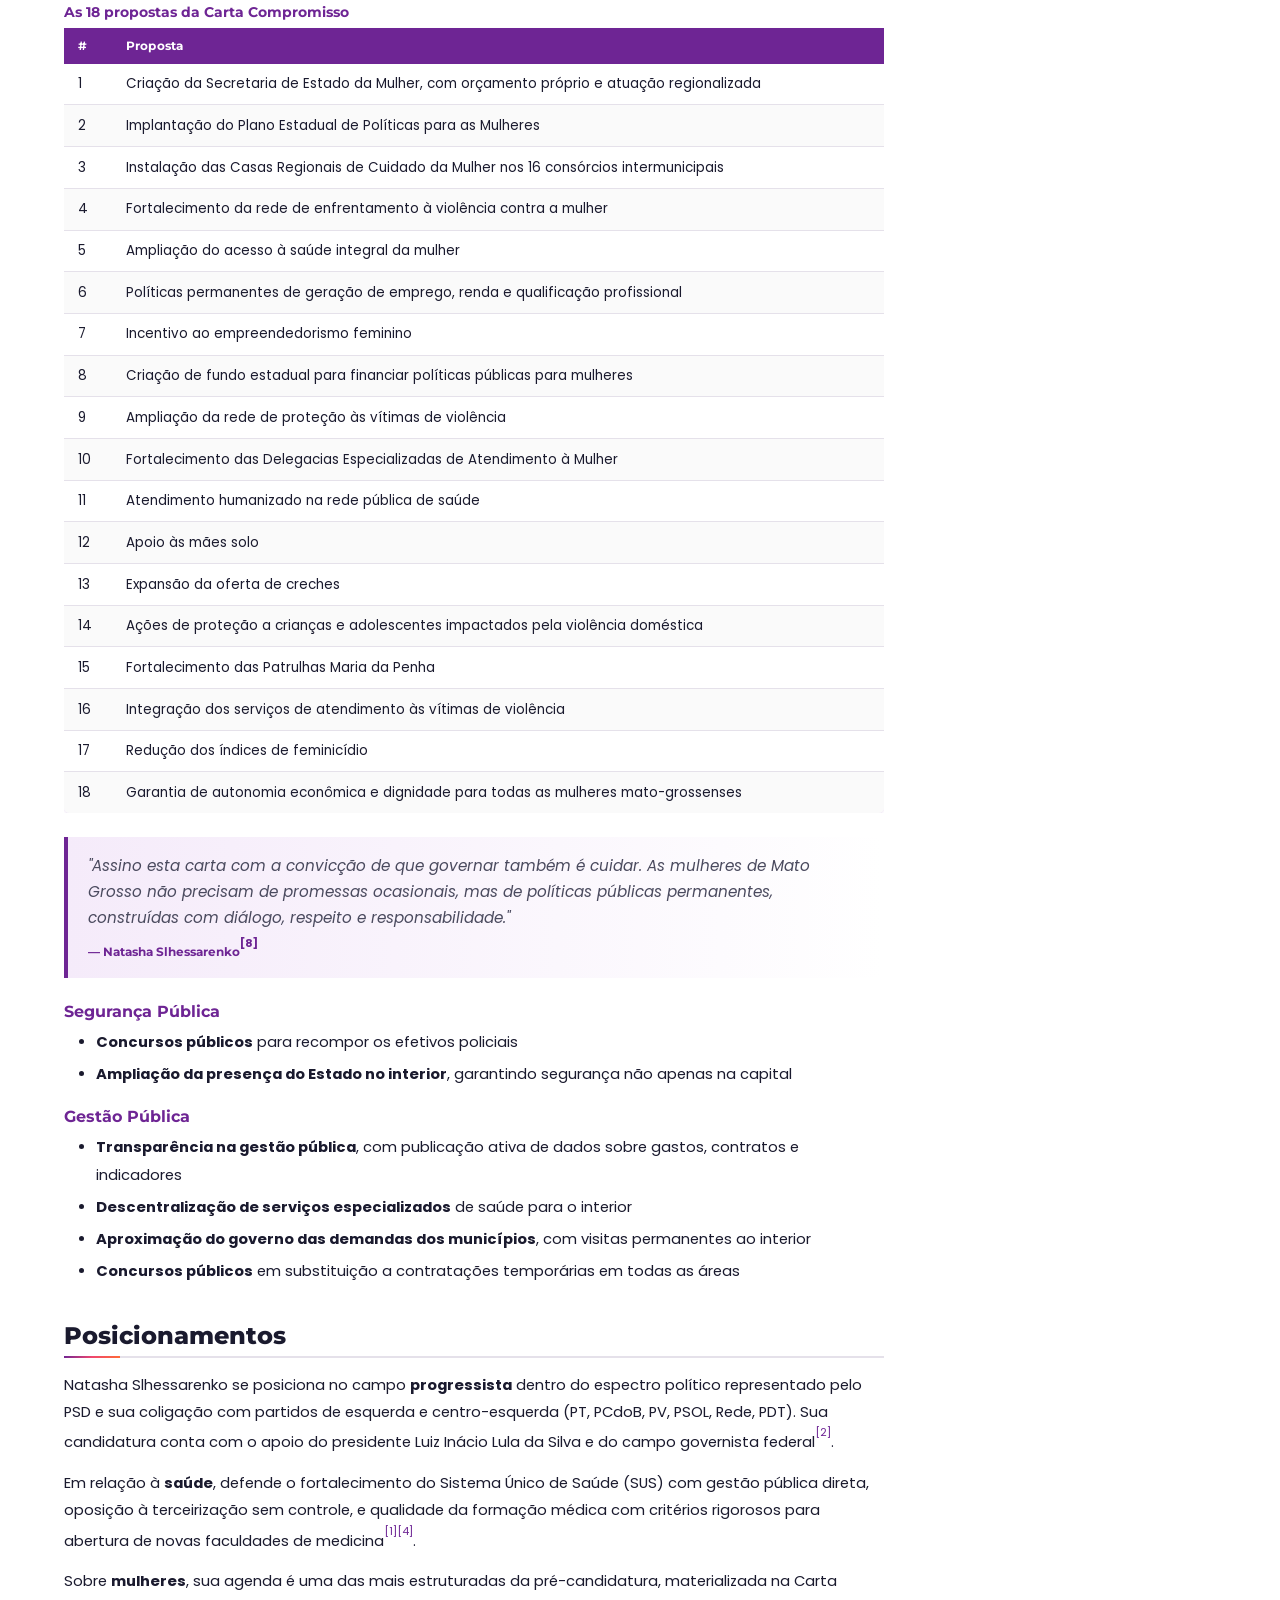
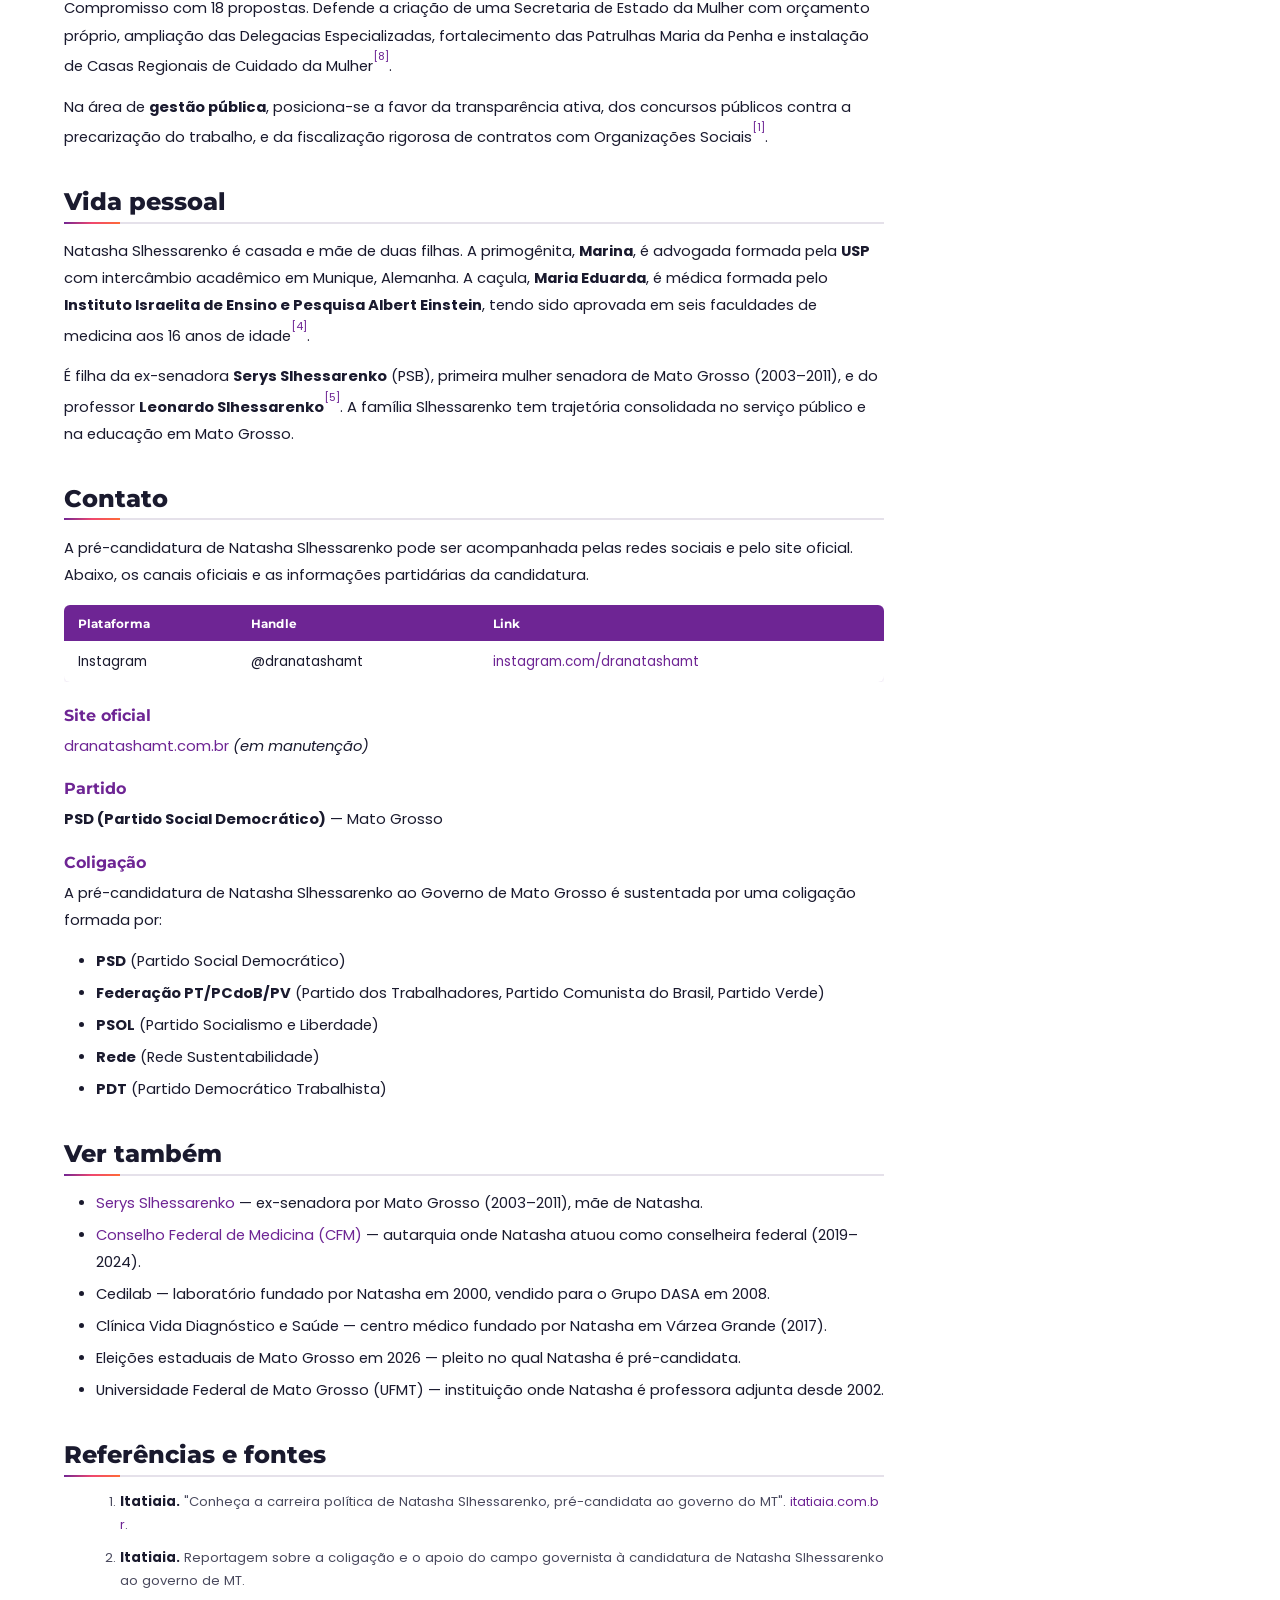
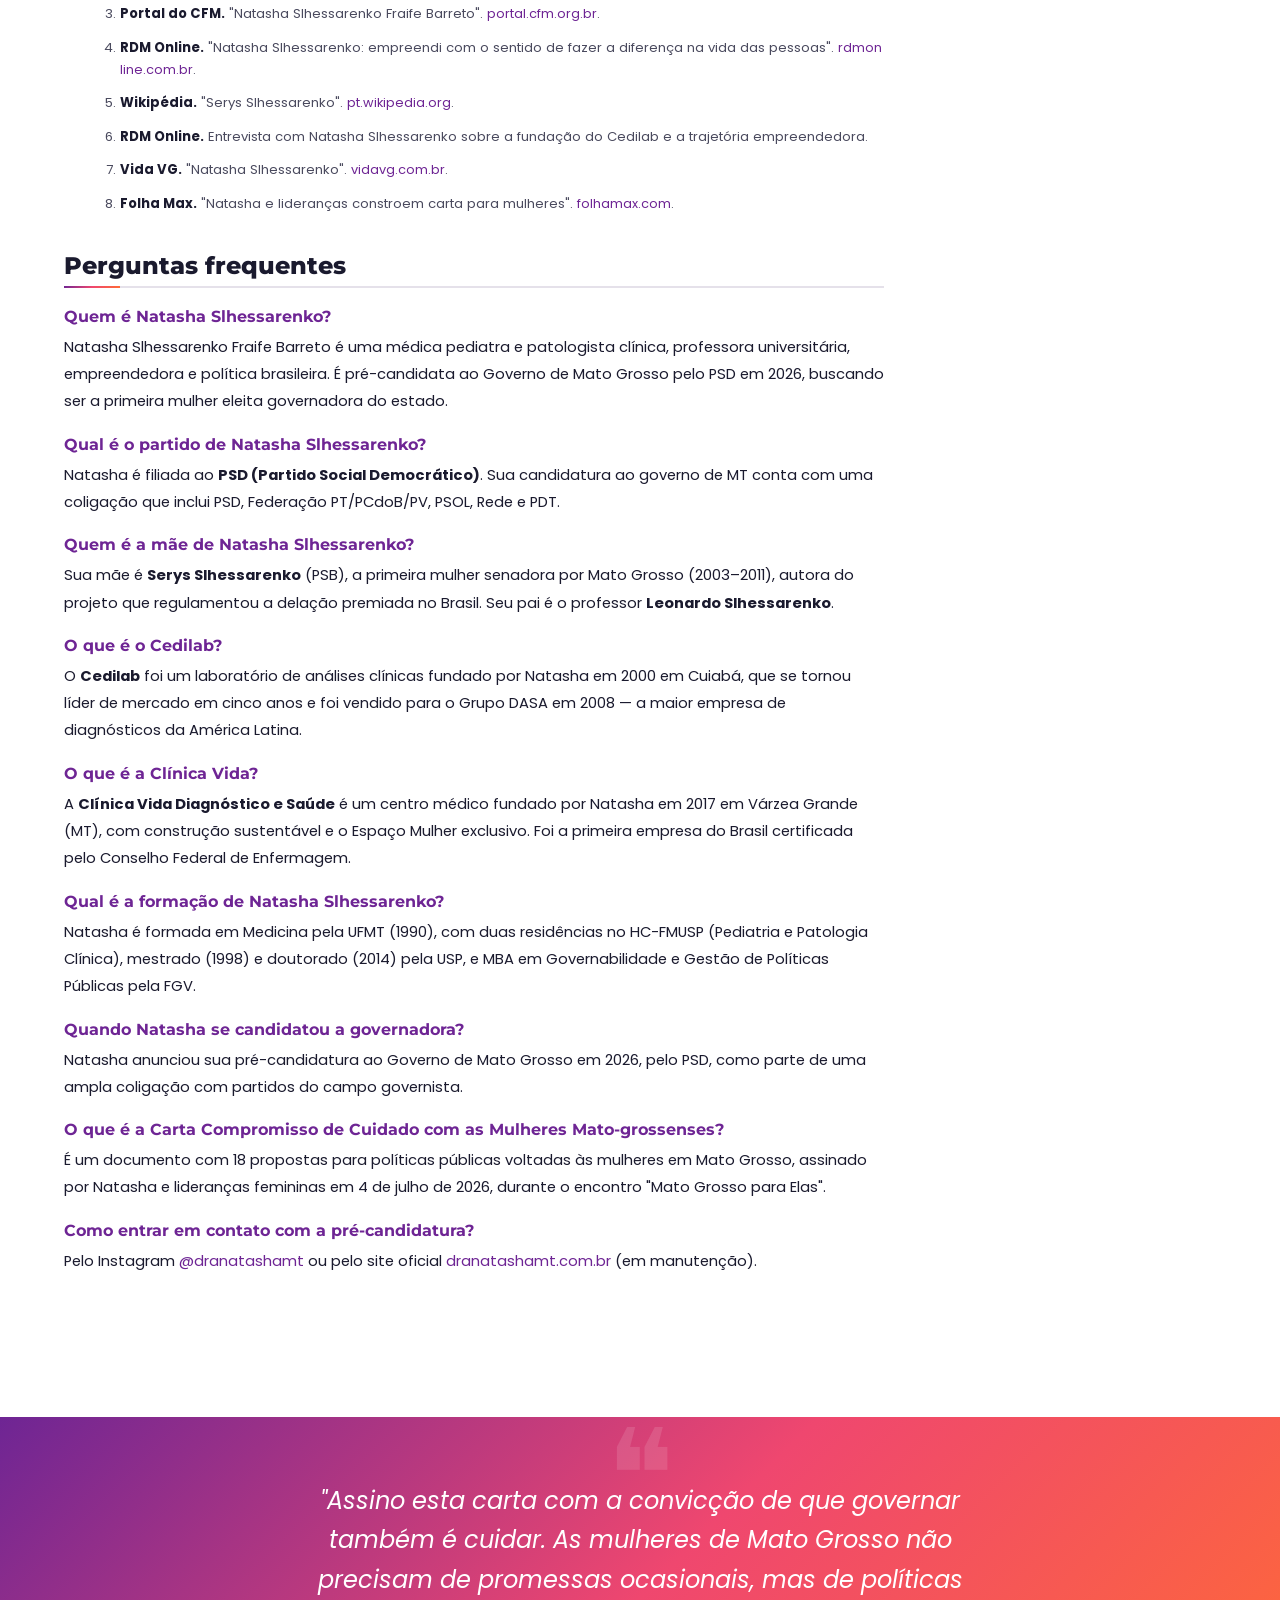
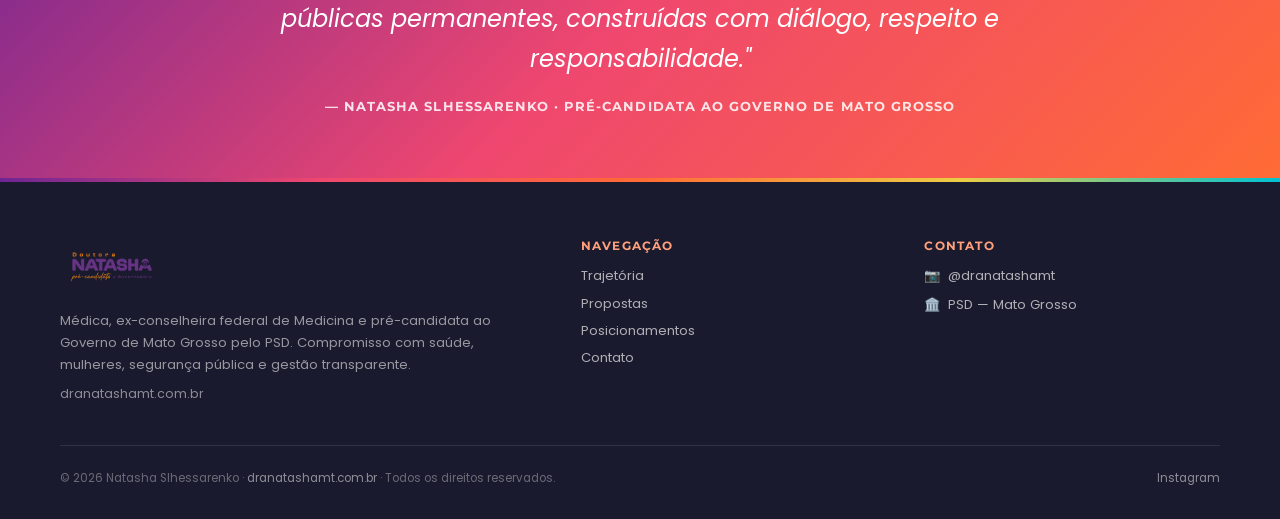
==== commit adbdcb07: "Corrige domínio do site oficial para dranatashamt.com.br Todas as referências ao "site oficial" (inf" ====
--- a/index.html
+++ b/index.html
@@ -88,7 +88,7 @@
     "url": "https://wiki.natashaslhessarenko.com.br",
     "sameAs": [
       "https://www.instagram.com/dranatashamt/",
-      "https://natashaslhessarenko.com.br/",
+      "https://dranatashamt.com.br/",
       "https://portal.cfm.org.br/gestao_2019_2024/natasha-slhessarenko-fraife-barreto/"
     ],
     "affiliation": {
@@ -188,7 +188,7 @@
       {"@type": "Question", "name": "Qual é a formação de Natasha Slhessarenko?", "acceptedAnswer": {"@type": "Answer", "text": "Natasha é formada em Medicina pela UFMT (1990), com duas residências no HC-FMUSP (Pediatria e Patologia Clínica), mestrado (1998) e doutorado (2014) pela USP, e MBA em Governabilidade e Gestão de Políticas Públicas pela FGV."}},
       {"@type": "Question", "name": "Quando Natasha se candidatou a governadora?", "acceptedAnswer": {"@type": "Answer", "text": "Natasha anunciou sua pré-candidatura ao Governo de Mato Grosso em 2026, pelo PSD, como parte de uma ampla coligação com partidos do campo governista."}},
       {"@type": "Question", "name": "O que é a Carta Compromisso de Cuidado com as Mulheres Mato-grossenses?", "acceptedAnswer": {"@type": "Answer", "text": "É um documento com 18 propostas para políticas públicas voltadas às mulheres em Mato Grosso, assinado por Natasha e lideranças femininas em 4 de julho de 2026, durante o encontro Mato Grosso para Elas."}},
-      {"@type": "Question", "name": "Como entrar em contato com a pré-candidatura de Natasha Slhessarenko?", "acceptedAnswer": {"@type": "Answer", "text": "Pelo Instagram @dranatashamt ou pelo site oficial natashaslhessarenko.com.br (em manutenção). A pré-candidatura é pelo PSD, em coligação com Federação PT/PCdoB/PV, PSOL, Rede e PDT."}}
+      {"@type": "Question", "name": "Como entrar em contato com a pré-candidatura de Natasha Slhessarenko?", "acceptedAnswer": {"@type": "Answer", "text": "Pelo Instagram @dranatashamt ou pelo site oficial dranatashamt.com.br (em manutenção). A pré-candidatura é pelo PSD, em coligação com Federação PT/PCdoB/PV, PSOL, Rede e PDT."}}
     ]
   }
   </script>
@@ -881,7 +881,7 @@
 
           <h3>Site oficial</h3>
           <p>
-            <a href="https://natashaslhessarenko.com.br/" target="_blank" rel="noopener noreferrer">natashaslhessarenko.com.br</a>
+            <a href="https://dranatashamt.com.br/" target="_blank" rel="noopener noreferrer">dranatashamt.com.br</a>
             <em>(em manutenção)</em>
           </p>
 
@@ -991,7 +991,7 @@
           <h3>Como entrar em contato com a pré-candidatura?</h3>
           <p>
             Pelo Instagram <a href="https://www.instagram.com/dranatashamt/" target="_blank" rel="noopener noreferrer">@dranatashamt</a>
-            ou pelo site oficial <a href="https://natashaslhessarenko.com.br/" target="_blank" rel="noopener noreferrer">natashaslhessarenko.com.br</a> (em manutenção).
+            ou pelo site oficial <a href="https://dranatashamt.com.br/" target="_blank" rel="noopener noreferrer">dranatashamt.com.br</a> (em manutenção).
           </p>
         </section>
 
@@ -1023,7 +1023,7 @@
             <tr><td>CRM</td><td>CRM/MT 2909<br>RQE 874 | RQE 879</td></tr>
             <tr><td>Anterior</td><td>Conselheira Federal de Medicina — CFM<br>(2019–2024)</td></tr>
             <tr><td>Pais</td><td>Serys e Leonardo Slhessarenko</td></tr>
-            <tr><td>Site</td><td><a href="https://natashaslhessarenko.com.br/" rel="noopener" target="_blank">natashaslhessarenko<wbr>.com.br</a></td></tr>
+            <tr><td>Site</td><td><a href="https://dranatashamt.com.br/" rel="noopener" target="_blank">dranatashamt<wbr>.com.br</a></td></tr>
           </table>
           <div class="infobox__social">
             <a href="https://www.instagram.com/dranatashamt/" target="_blank" rel="noopener noreferrer">Instagram</a>
@@ -1057,8 +1057,8 @@
           Médica, ex-conselheira federal de Medicina e pré-candidata ao Governo de Mato
           Grosso pelo PSD. Compromisso com saúde, mulheres, segurança pública e gestão
           transparente.<br>
-          <a href="https://natashaslhessarenko.com.br/" style="color:rgba(255,255,255,.5);font-size:.78rem;margin-top:.4rem;display:inline-block" target="_blank" rel="noopener noreferrer">
-            natashaslhessarenko.com.br
+          <a href="https://dranatashamt.com.br/" style="color:rgba(255,255,255,.5);font-size:.78rem;margin-top:.4rem;display:inline-block" target="_blank" rel="noopener noreferrer">
+            dranatashamt.com.br
           </a>
         </p>
       </div>
@@ -1091,7 +1091,7 @@
     </div>
 
     <div class="footer__bottom">
-      <span>© 2026 Natasha Slhessarenko · <a href="https://natashaslhessarenko.com.br/" target="_blank" rel="noopener noreferrer">natashaslhessarenko.com.br</a> · Todos os direitos reservados.</span>
+      <span>© 2026 Natasha Slhessarenko · <a href="https://dranatashamt.com.br/" target="_blank" rel="noopener noreferrer">dranatashamt.com.br</a> · Todos os direitos reservados.</span>
       <span>
         <a href="https://www.instagram.com/dranatashamt/" target="_blank" rel="noopener noreferrer">Instagram</a>
       </span>
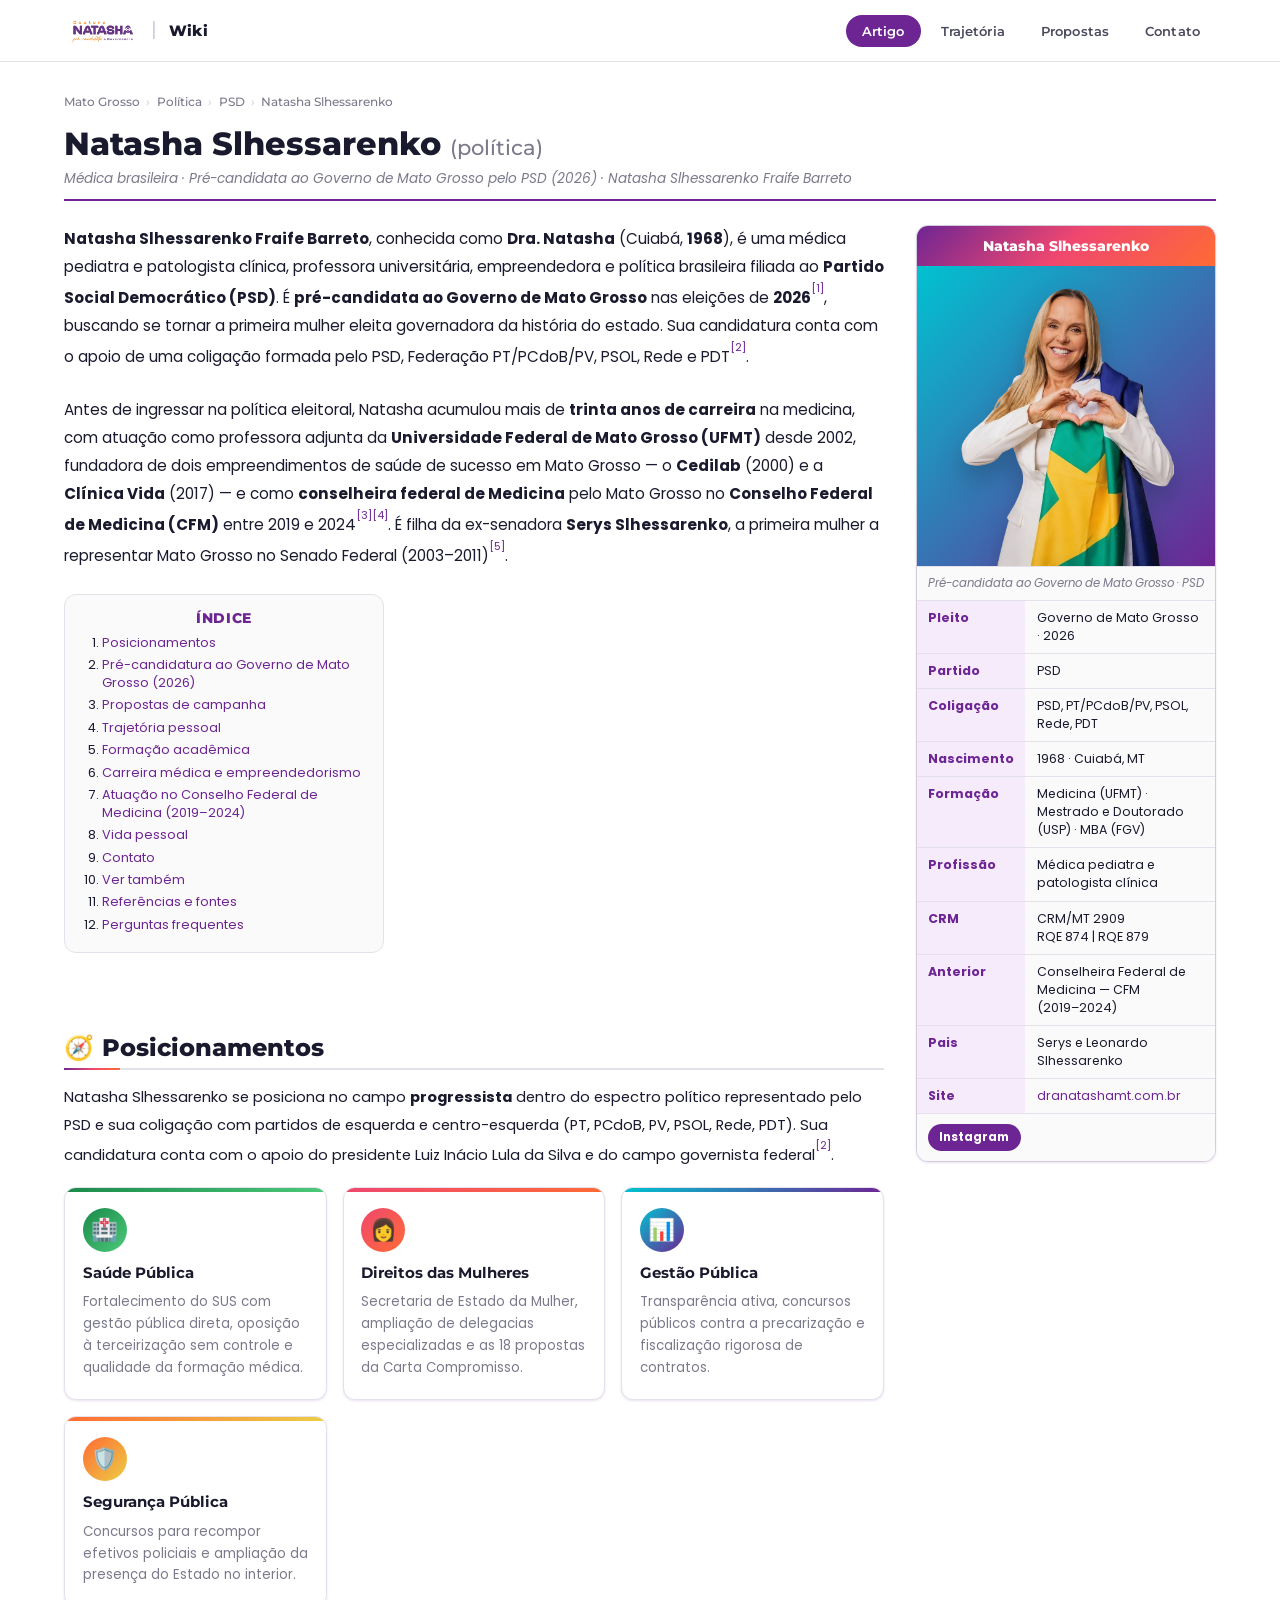
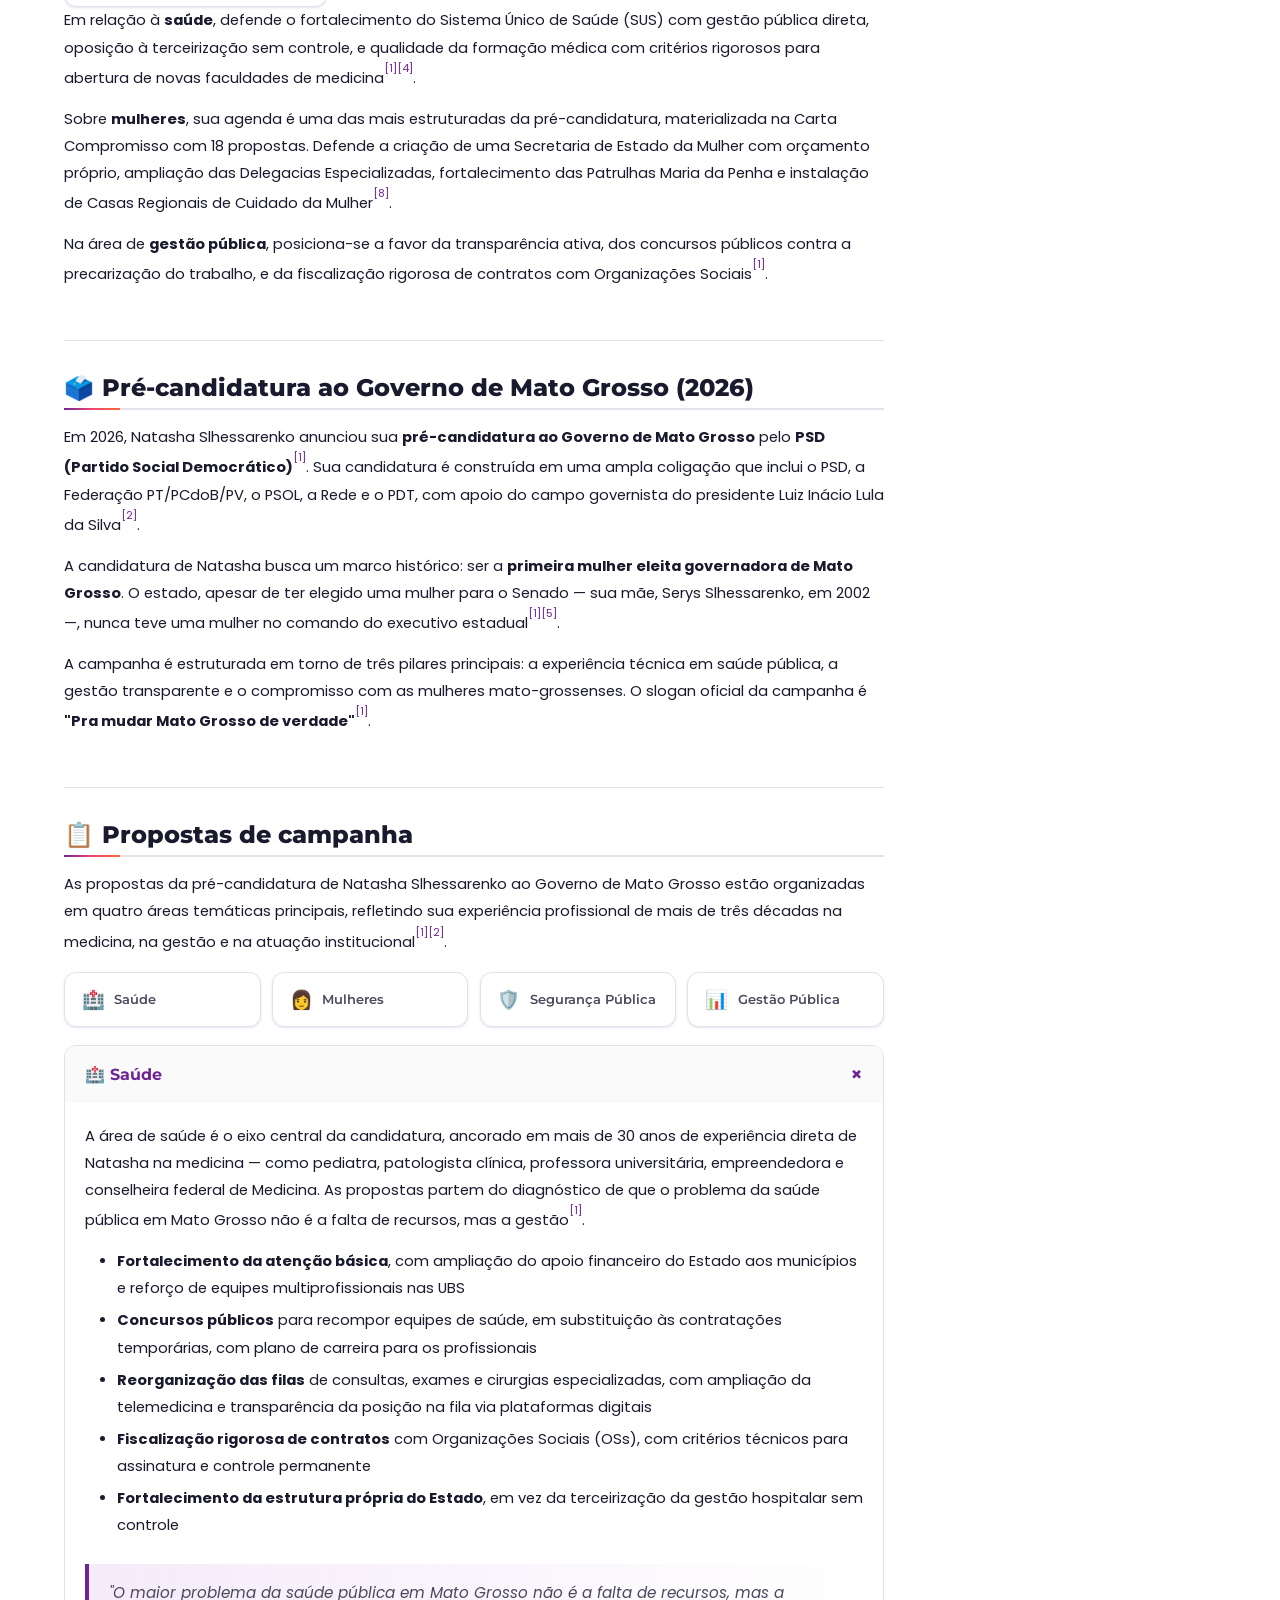
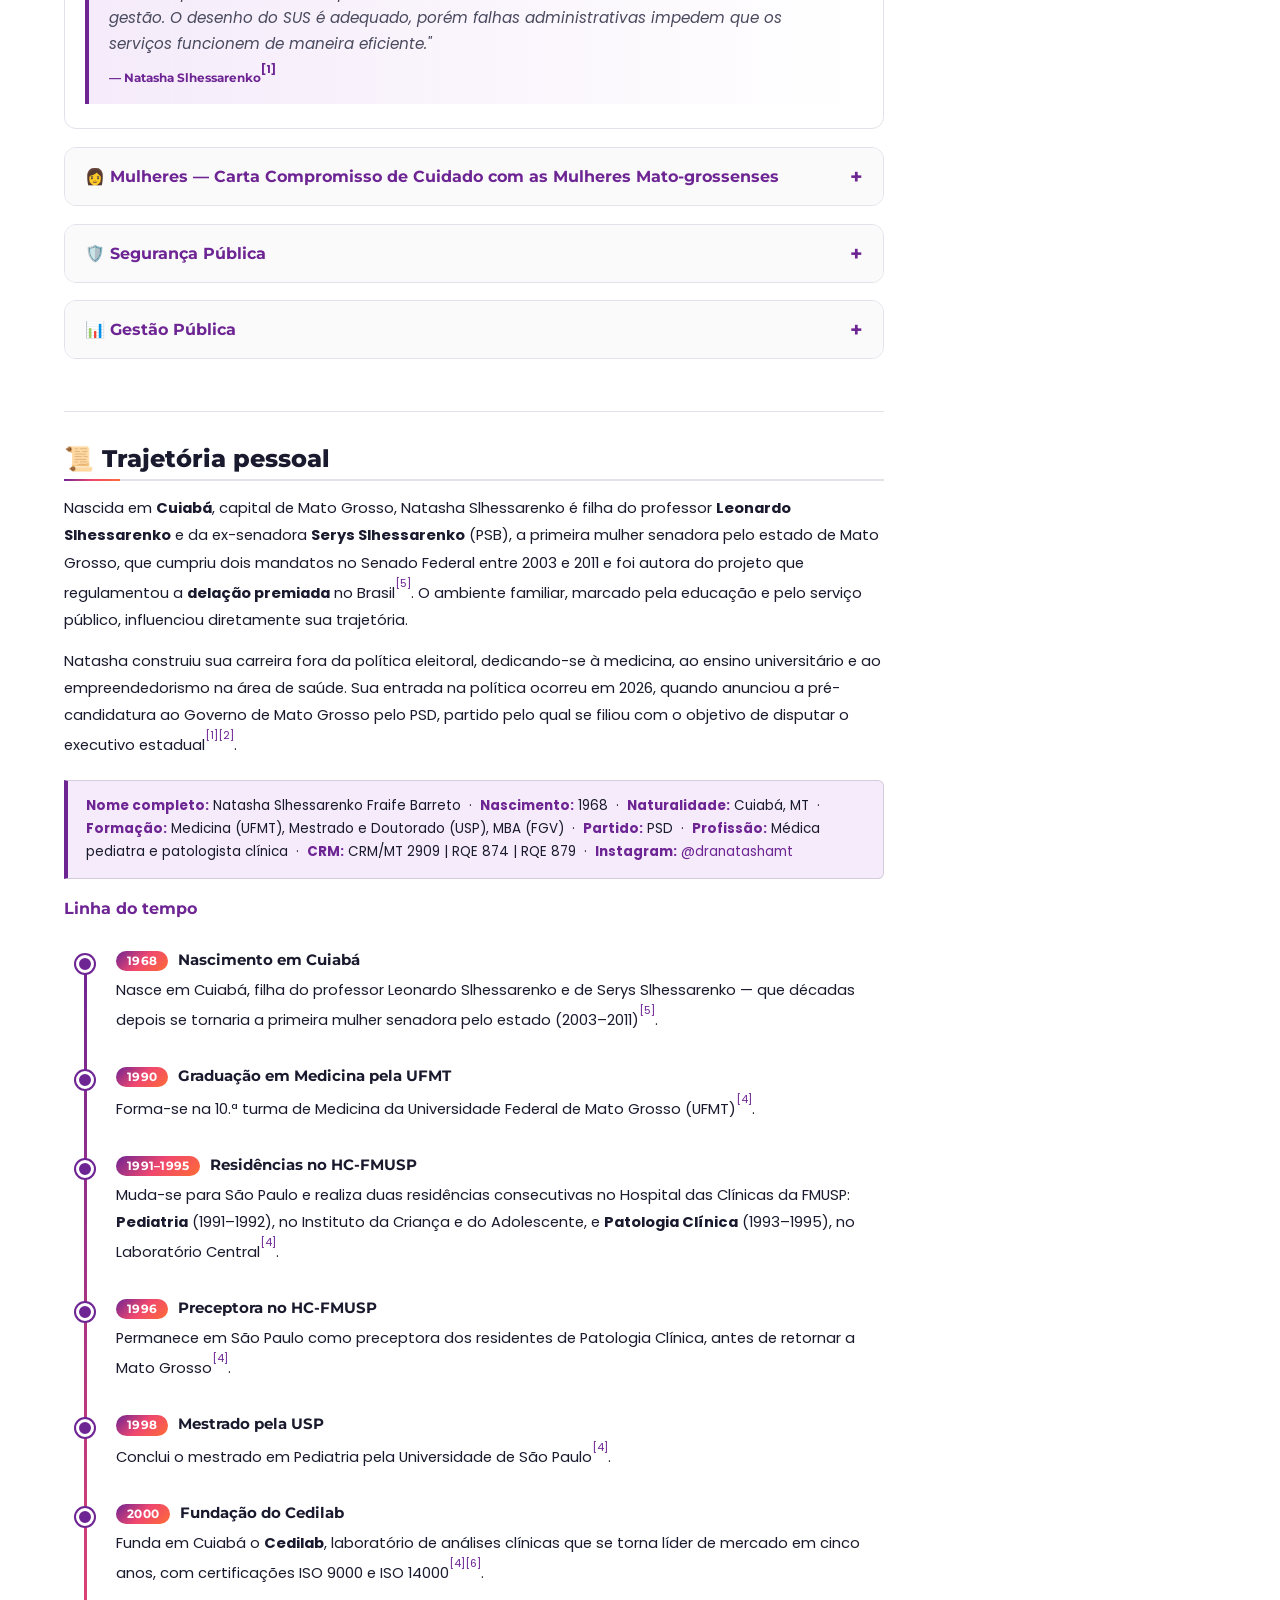
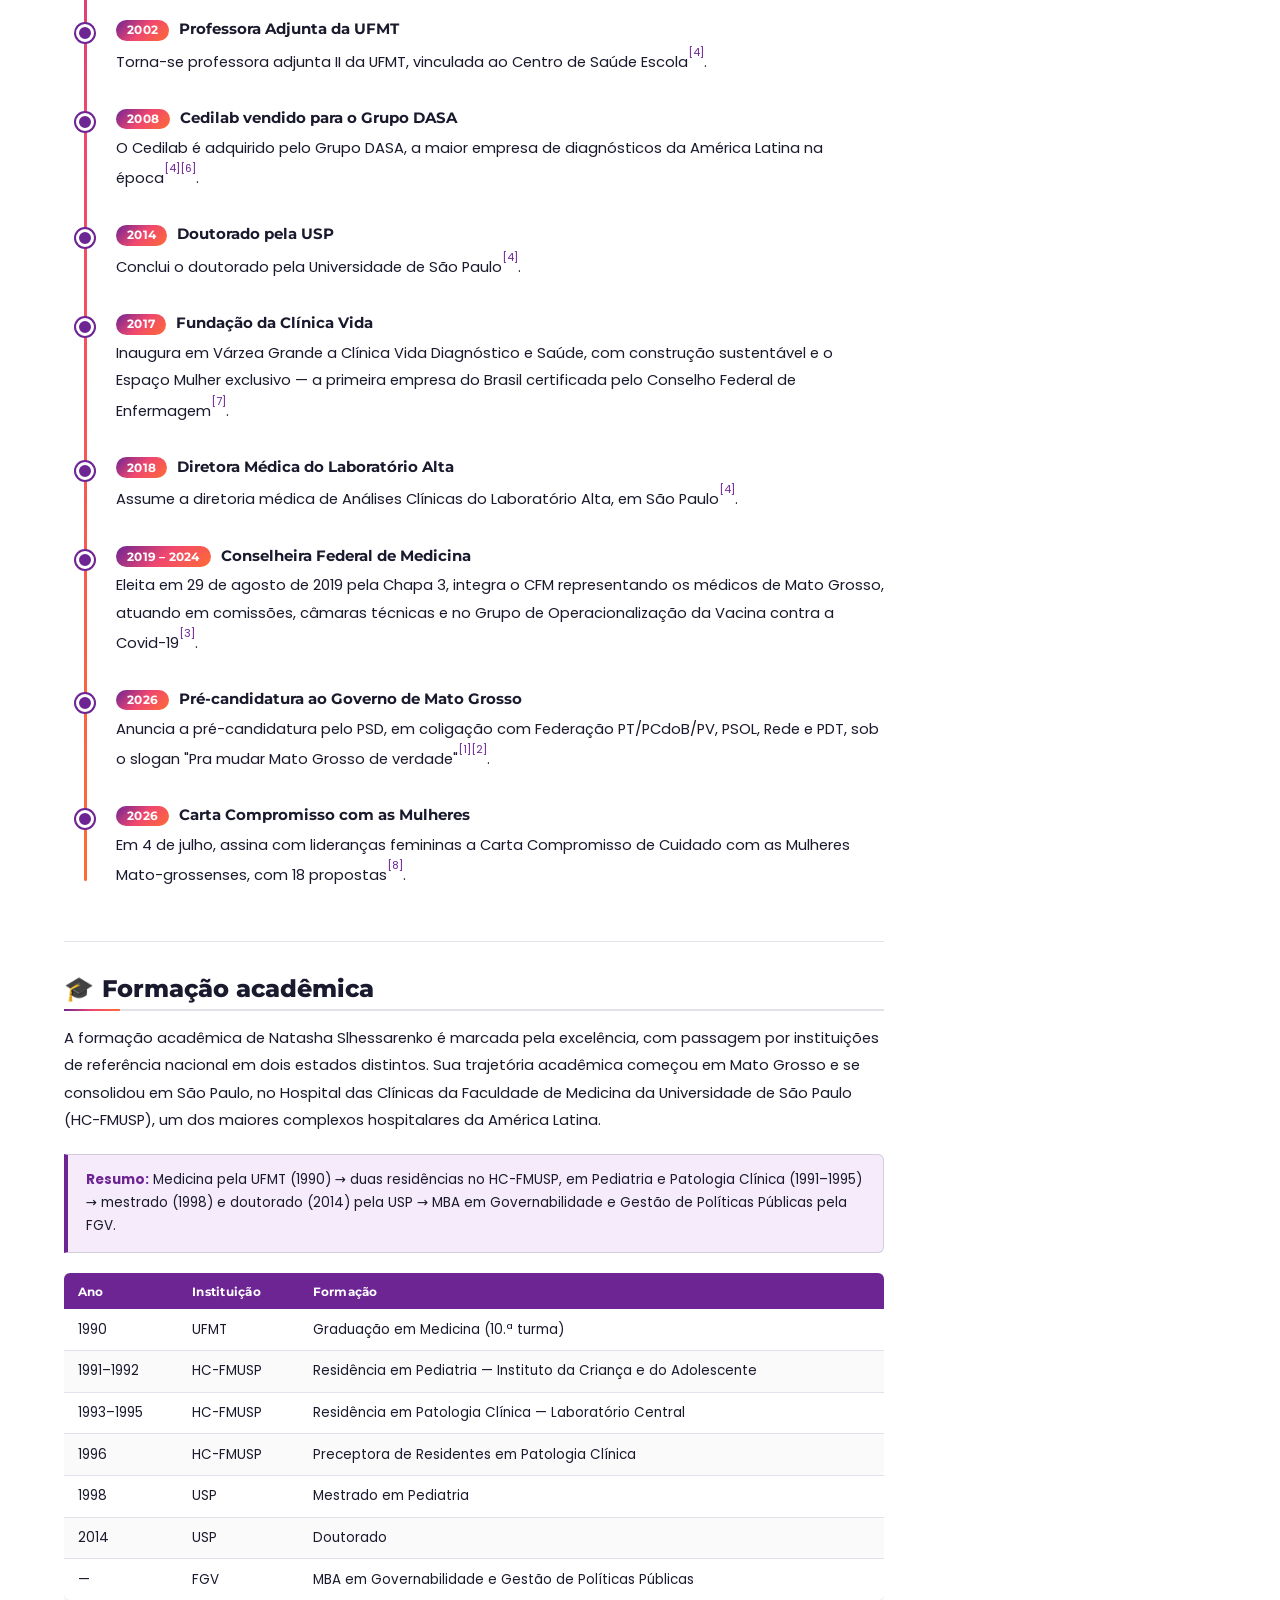
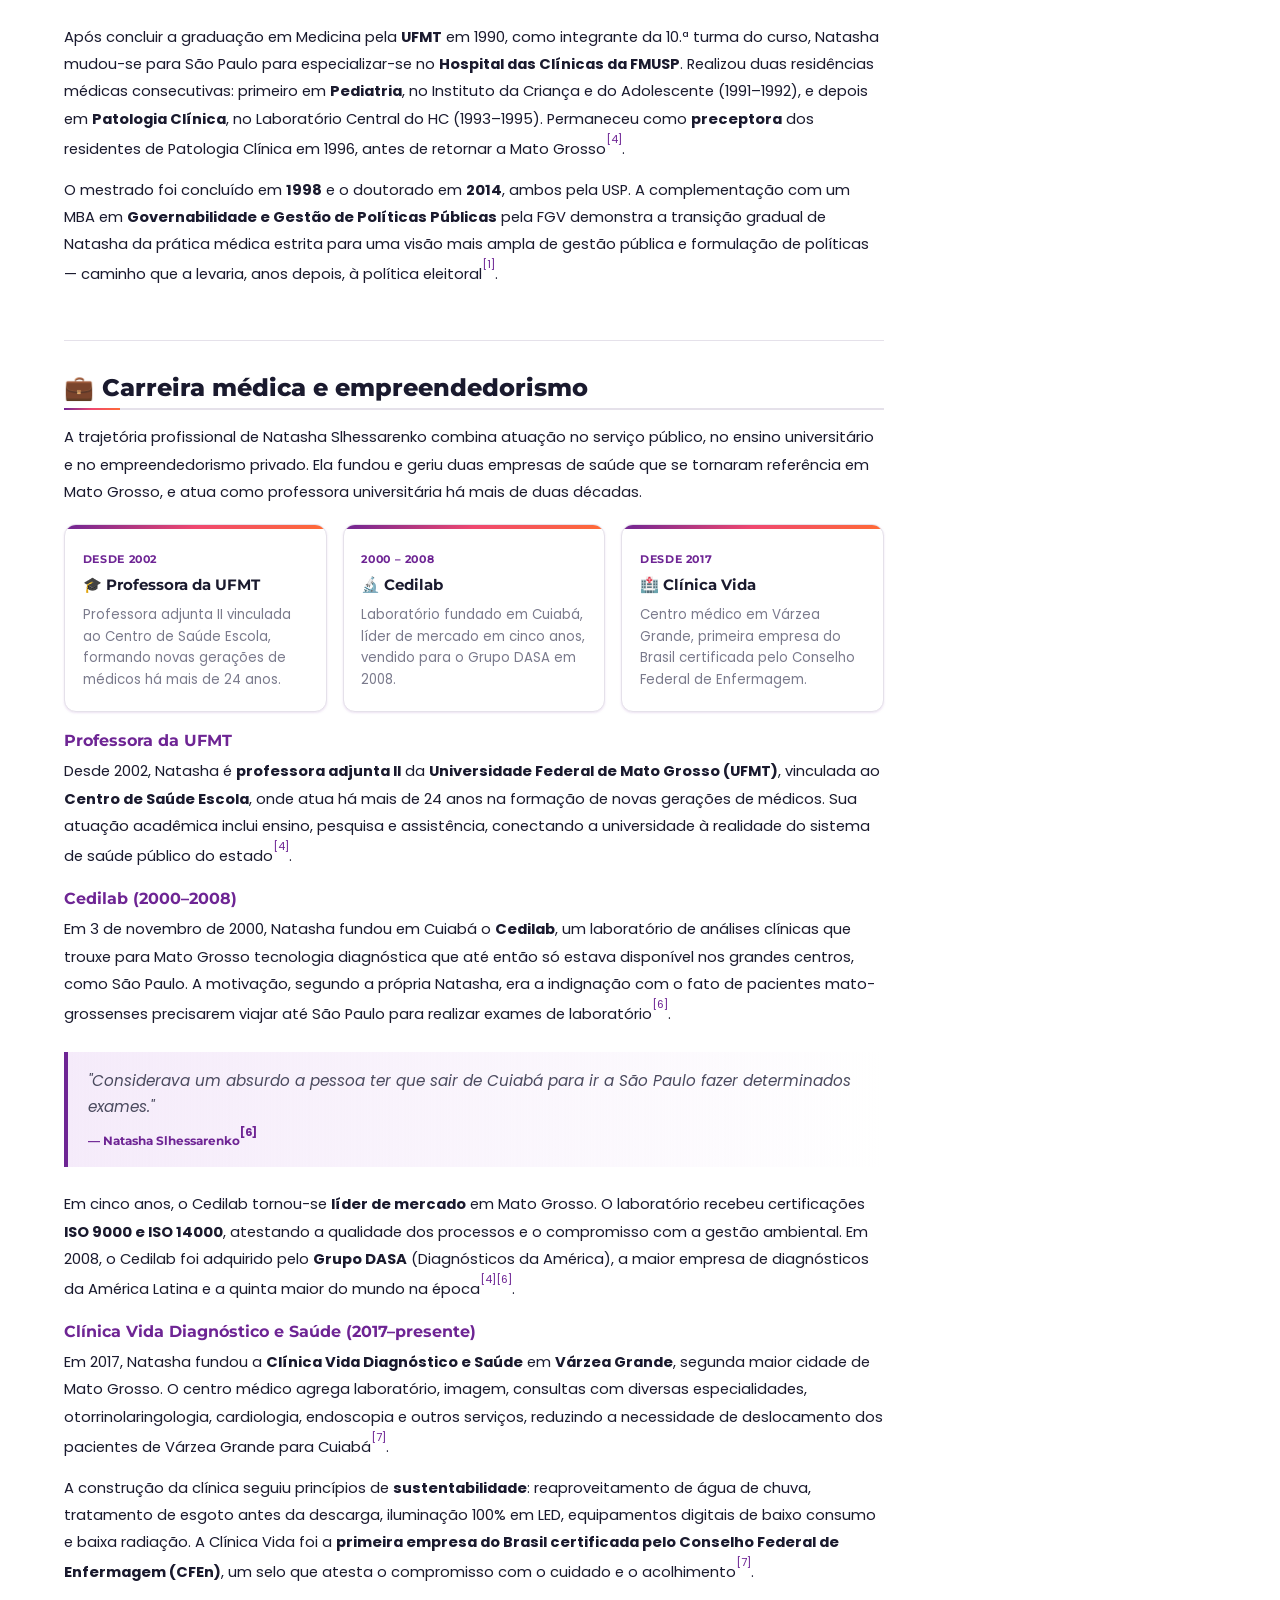
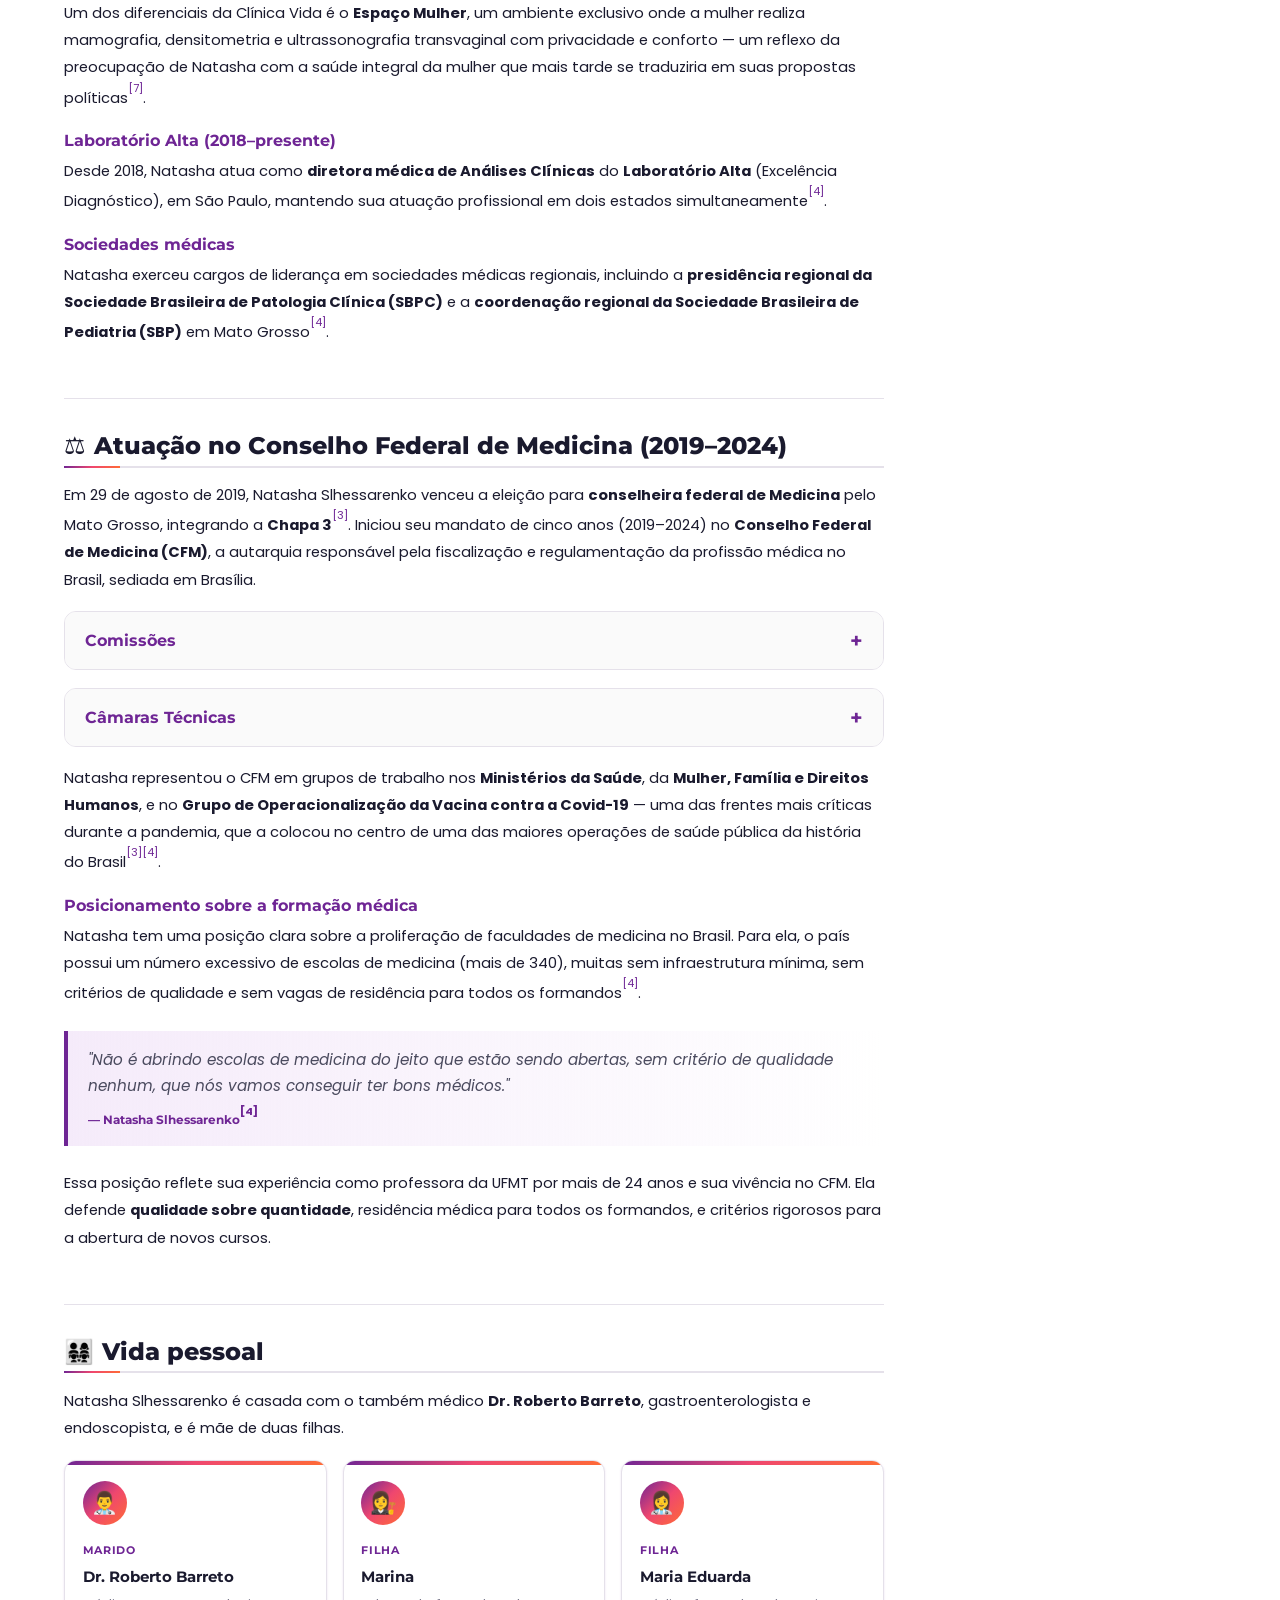
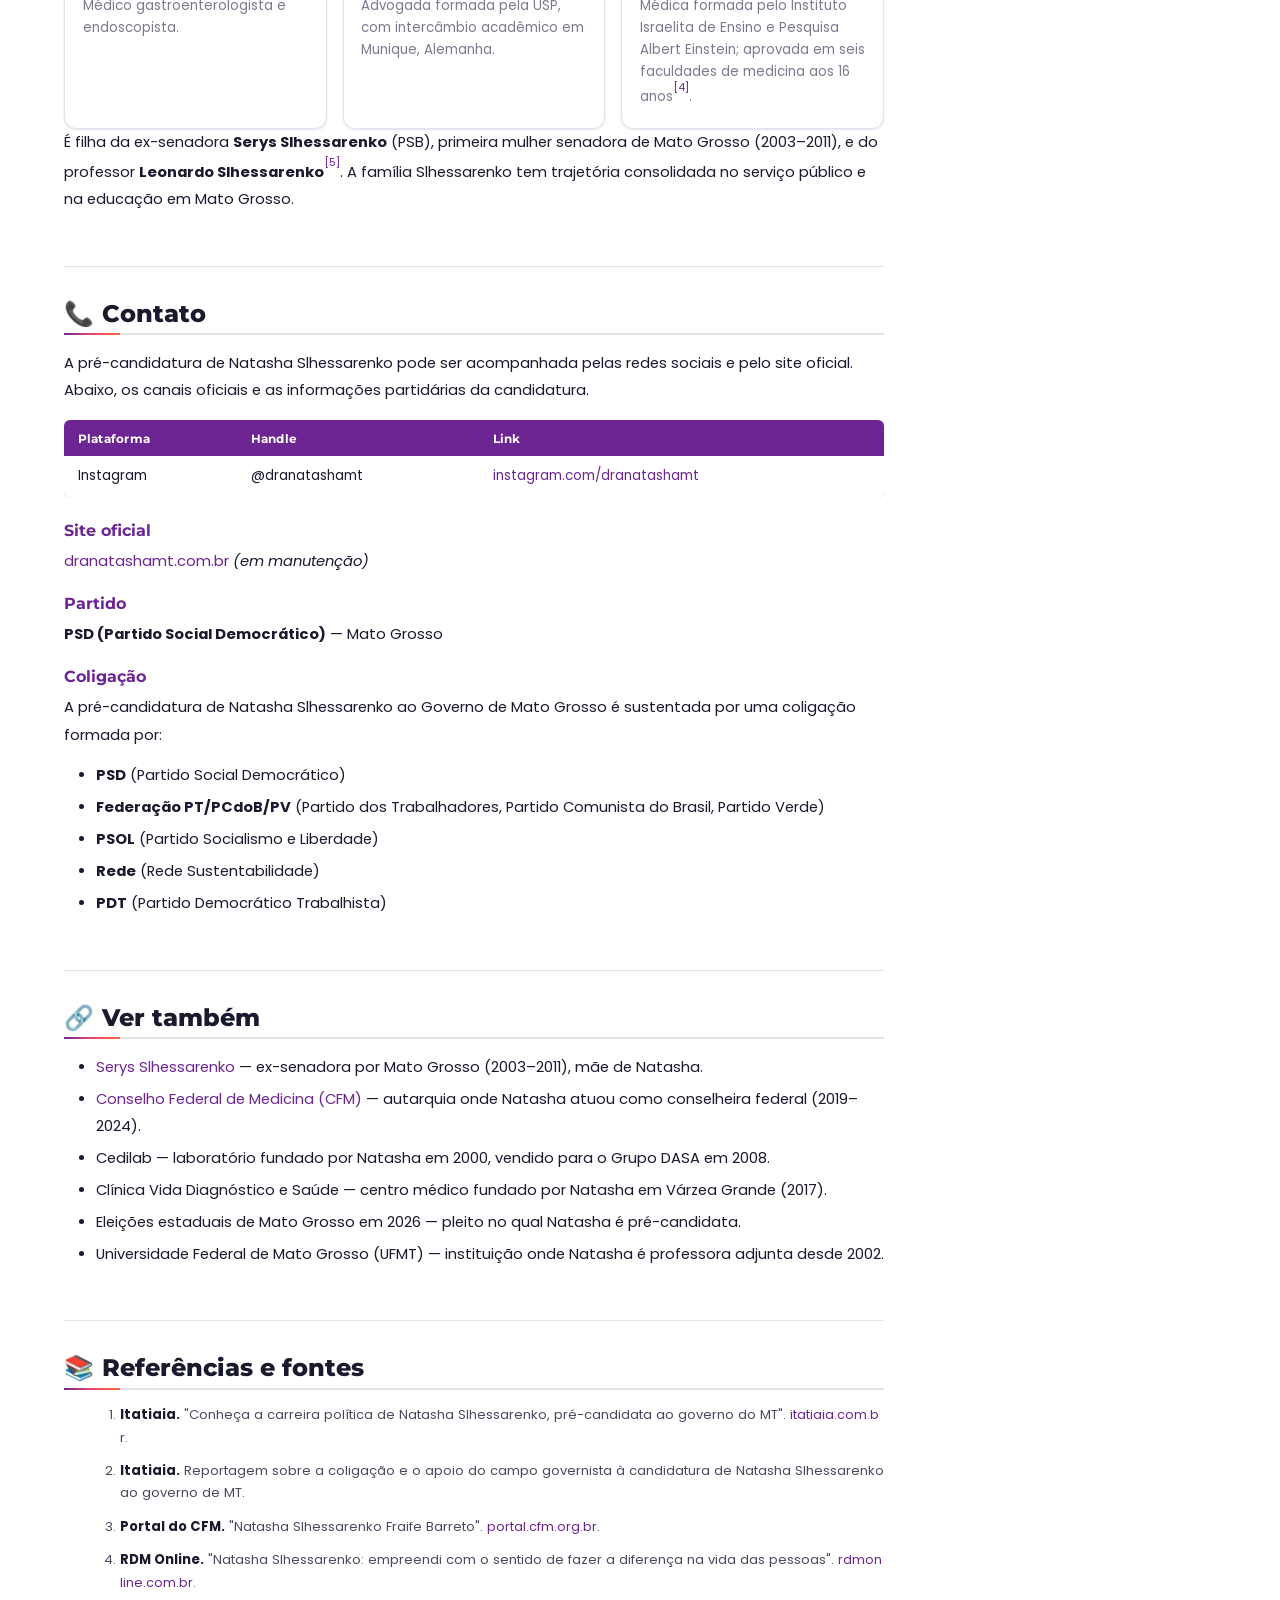
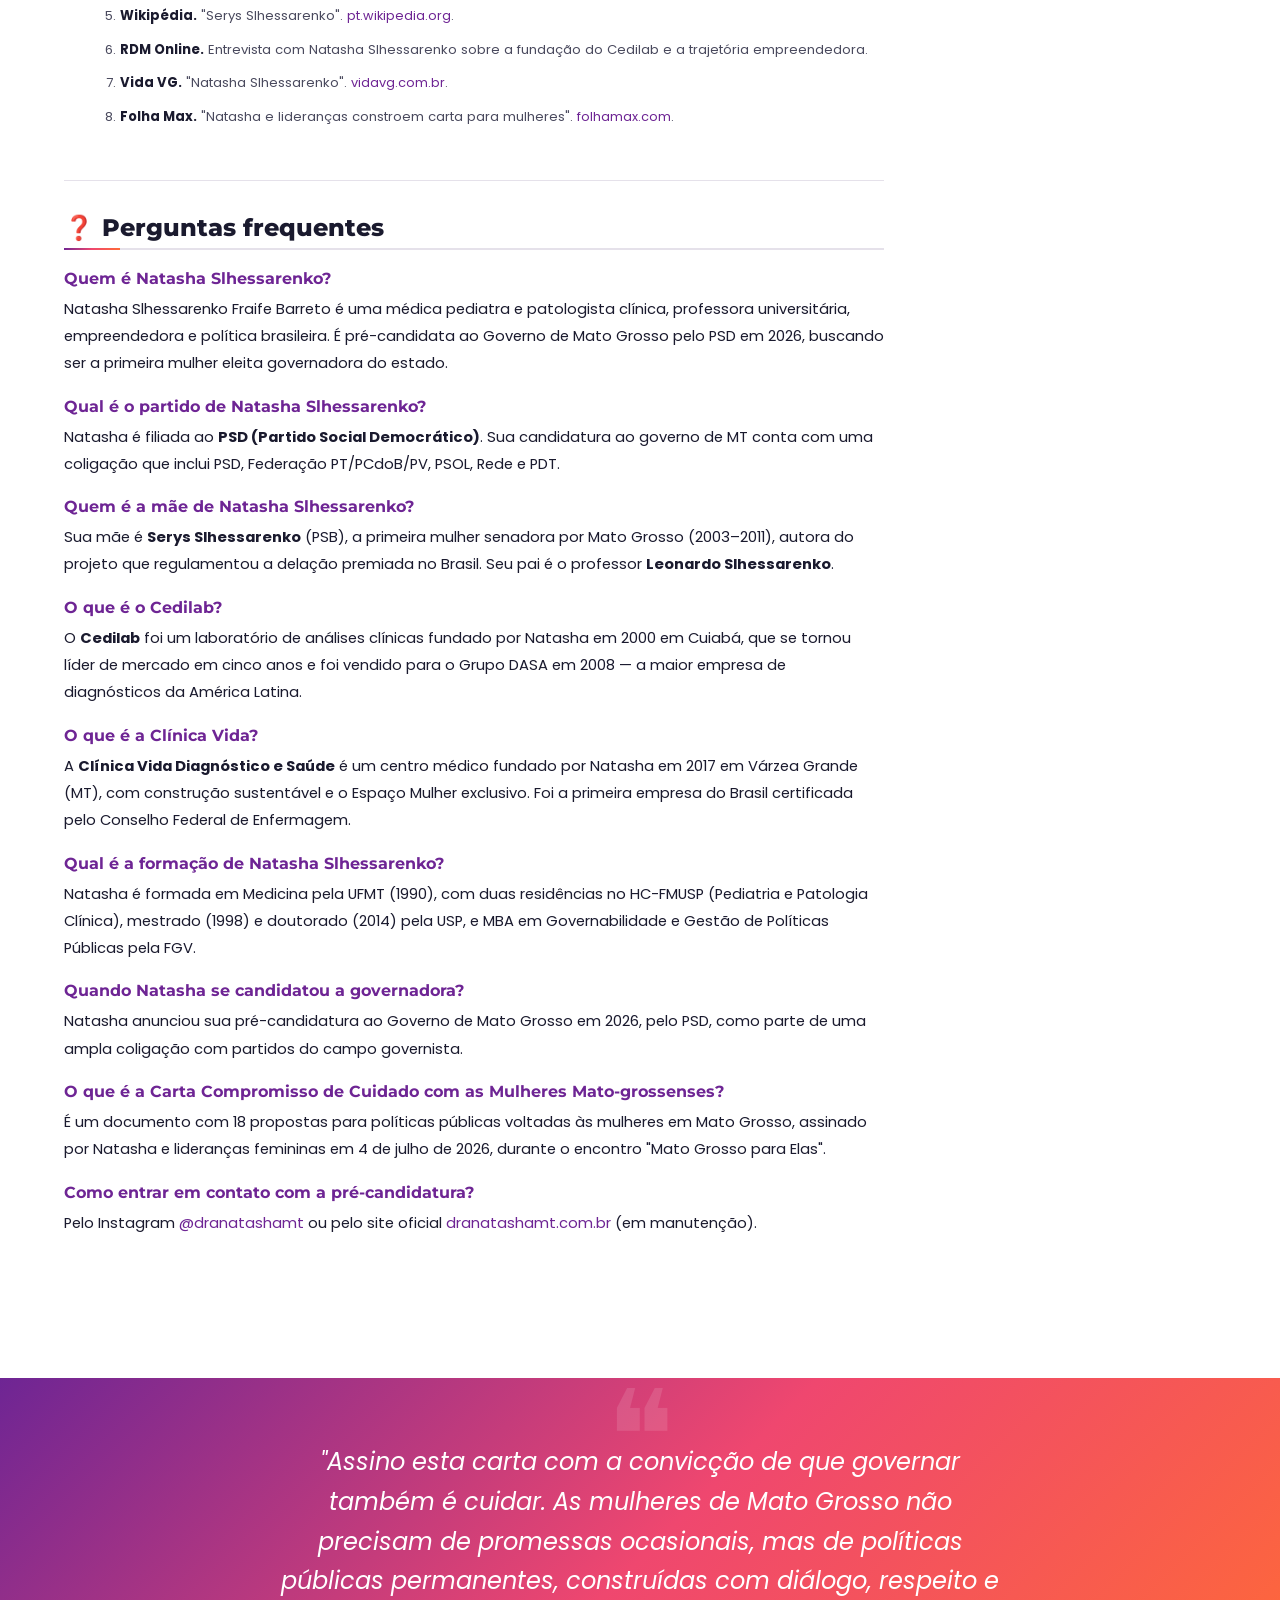
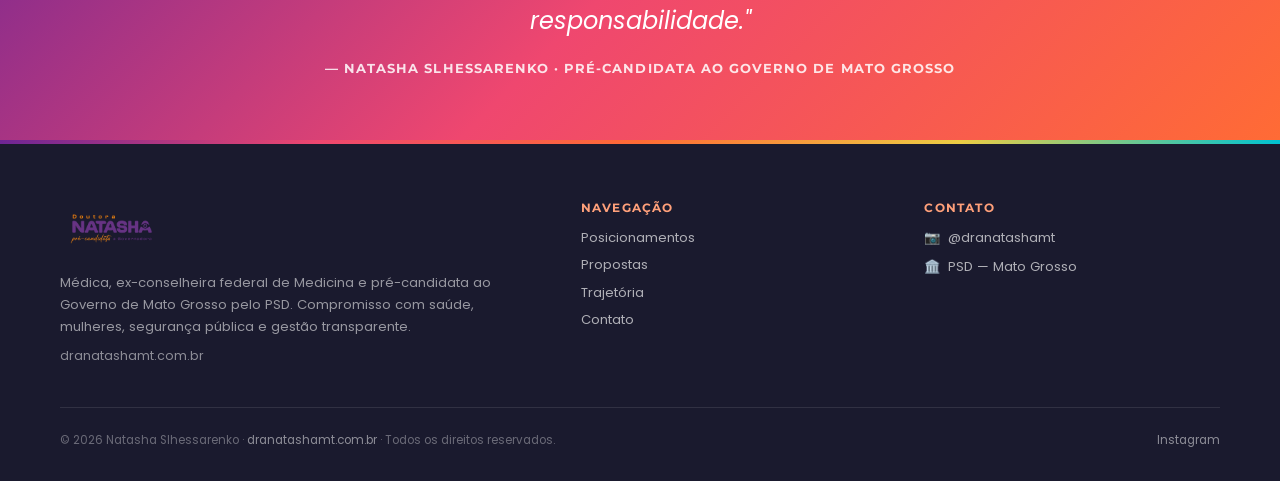
==== commit b20350e5: "Reestrutura o artigo com base no feedback de usabilidade - Reordena as seções: Posicionamentos e Pré" ====
--- a/index.html
+++ b/index.html
@@ -4,7 +4,7 @@
   <meta charset="UTF-8">
   <meta name="viewport" content="width=device-width, initial-scale=1.0">
   <meta http-equiv="X-UA-Compatible" content="ie=edge">
-  <title>Natasha Slhessarenko (política) — Pré-candidata a Governadora MT | Enciclopédia</title>
+  <title>Natasha Slhessarenko — Pré-candidata a Governadora de MT | Wiki</title>
   <meta name="description" content="Dra. Natasha Slhessarenko: médica e pré-candidata ao Governo de Mato Grosso pelo PSD em 2026. Ex-conselheira do CFM, fundadora do Cedilab e da Clínica Vida.">
   <meta name="keywords" content="Natasha Slhessarenko, Dra. Natasha, pré-candidata governadora Mato Grosso, Natasha Slhessarenko PSD, governo de Mato Grosso 2026, Natasha Slhessarenko Fraife Barreto, Cedilab, Clínica Vida, Conselho Federal de Medicina, dranatashamt, Serys Slhessarenko, wiki natasha slhessarenko">
   <meta name="author" content="Natasha Slhessarenko — Pré-candidata ao Governo de Mato Grosso">
@@ -209,6 +209,20 @@
 
   <a href="#conteudo" class="skip-link">Ir para o conteúdo</a>
 
+  <!-- ══════════════ ÍNDICE LATERAL (desktop) + VOLTAR AO TOPO ══════════════ -->
+  <nav class="side-index" aria-label="Navegação rápida entre seções">
+    <a href="#posicionamentos"><span>Posicionamentos</span></a>
+    <a href="#pre-candidatura"><span>Pré-candidatura</span></a>
+    <a href="#propostas"><span>Propostas</span></a>
+    <a href="#trajetoria"><span>Trajetória</span></a>
+    <a href="#formacao"><span>Formação</span></a>
+    <a href="#carreira"><span>Carreira</span></a>
+    <a href="#cfm"><span>CFM</span></a>
+    <a href="#vida-pessoal"><span>Vida pessoal</span></a>
+    <a href="#contato-info"><span>Contato</span></a>
+  </nav>
+  <button type="button" class="back-to-top" aria-label="Voltar ao topo">↑</button>
+
   <!-- ══════════════ HEADER ══════════════ -->
   <header class="site-header">
     <div class="site-header__inner">
@@ -278,13 +292,13 @@
         <div class="toc" role="navigation" aria-label="Índice">
           <div class="toc__title">Índice</div>
           <ol>
+            <li><a href="#posicionamentos">Posicionamentos</a></li>
+            <li><a href="#pre-candidatura">Pré-candidatura ao Governo de Mato Grosso (2026)</a></li>
+            <li><a href="#propostas">Propostas de campanha</a></li>
             <li><a href="#trajetoria">Trajetória pessoal</a></li>
             <li><a href="#formacao">Formação acadêmica</a></li>
             <li><a href="#carreira">Carreira médica e empreendedorismo</a></li>
             <li><a href="#cfm">Atuação no Conselho Federal de Medicina (2019–2024)</a></li>
-            <li><a href="#pre-candidatura">Pré-candidatura ao Governo de Mato Grosso (2026)</a></li>
-            <li><a href="#propostas">Propostas de campanha</a></li>
-            <li><a href="#posicionamentos">Posicionamentos</a></li>
             <li><a href="#vida-pessoal">Vida pessoal</a></li>
             <li><a href="#contato-info">Contato</a></li>
             <li><a href="#ver-tambem">Ver também</a></li>
@@ -293,398 +307,63 @@
           </ol>
         </div>
 
-        <!-- 1. Trajetória pessoal + linha do tempo -->
-        <section class="wiki-section fade-up" id="trajetoria">
-          <h2>Trajetória pessoal</h2>
-          <p>
-            Nascida em <b>Cuiabá</b>, capital de Mato Grosso, Natasha Slhessarenko é filha do
-            professor <b>Leonardo Slhessarenko</b> e da ex-senadora <b>Serys Slhessarenko</b>
-            (PSB), a primeira mulher senadora pelo estado de Mato Grosso, que cumpriu dois
-            mandatos no Senado Federal entre 2003 e 2011 e foi autora do projeto que
-            regulamentou a <b>delação premiada</b> no Brasil<sup><a href="#ref-5">[5]</a></sup>.
-            O ambiente familiar, marcado pela educação e pelo serviço público, influenciou
-            diretamente sua trajetória.
-          </p>
-          <p>
-            Natasha construiu sua carreira fora da política eleitoral, dedicando-se à
-            medicina, ao ensino universitário e ao empreendedorismo na área de saúde. Sua
-            entrada na política ocorreu em <time datetime="2026">2026</time>, quando anunciou
-            a pré-candidatura ao Governo de Mato Grosso pelo PSD, partido pelo qual se
-            filiou com o objetivo de disputar o executivo estadual<sup><a href="#ref-1">[1]</a></sup><sup><a href="#ref-2">[2]</a></sup>.
-          </p>
-
-          <div class="highlight-block">
-            <strong>Nome completo:</strong> Natasha Slhessarenko Fraife Barreto &nbsp;·&nbsp;
-            <strong>Nascimento:</strong> <time datetime="1968">1968</time> &nbsp;·&nbsp;
-            <strong>Naturalidade:</strong> Cuiabá, MT &nbsp;·&nbsp;
-            <strong>Formação:</strong> Medicina (UFMT), Mestrado e Doutorado (USP), MBA (FGV) &nbsp;·&nbsp;
-            <strong>Partido:</strong> PSD &nbsp;·&nbsp;
-            <strong>Profissão:</strong> Médica pediatra e patologista clínica &nbsp;·&nbsp;
-            <strong>CRM:</strong> CRM/MT 2909 | RQE 874 | RQE 879 &nbsp;·&nbsp;
-            <strong>Instagram:</strong> <a href="https://www.instagram.com/dranatashamt/" target="_blank" rel="noopener noreferrer">@dranatashamt</a>
-          </div>
-
-          <h3>Linha do tempo</h3>
-          <div class="timeline">
-
-            <div class="timeline-item">
-              <div class="timeline-item__head">
-                <span class="timeline-item__periodo">1968</span>
-                <span class="timeline-item__titulo">Nascimento em Cuiabá</span>
-              </div>
-              <p class="timeline-item__texto">
-                Nasce em Cuiabá, filha do professor Leonardo Slhessarenko e de Serys
-                Slhessarenko — que décadas depois se tornaria a primeira mulher senadora pelo
-                estado (2003–2011)<sup><a href="#ref-5">[5]</a></sup>.
-              </p>
-            </div>
-
-            <div class="timeline-item">
-              <div class="timeline-item__head">
-                <span class="timeline-item__periodo">1990</span>
-                <span class="timeline-item__titulo">Graduação em Medicina pela UFMT</span>
-              </div>
-              <p class="timeline-item__texto">
-                Forma-se na 10.ª turma de Medicina da Universidade Federal de Mato Grosso
-                (UFMT)<sup><a href="#ref-4">[4]</a></sup>.
-              </p>
-            </div>
-
-            <div class="timeline-item">
-              <div class="timeline-item__head">
-                <span class="timeline-item__periodo">1991–1995</span>
-                <span class="timeline-item__titulo">Residências no HC-FMUSP</span>
-              </div>
-              <p class="timeline-item__texto">
-                Muda-se para São Paulo e realiza duas residências consecutivas no Hospital
-                das Clínicas da FMUSP: <b>Pediatria</b> (1991–1992), no Instituto da Criança
-                e do Adolescente, e <b>Patologia Clínica</b> (1993–1995), no Laboratório
-                Central<sup><a href="#ref-4">[4]</a></sup>.
-              </p>
-            </div>
-
-            <div class="timeline-item">
-              <div class="timeline-item__head">
-                <span class="timeline-item__periodo">1996</span>
-                <span class="timeline-item__titulo">Preceptora no HC-FMUSP</span>
-              </div>
-              <p class="timeline-item__texto">
-                Permanece em São Paulo como preceptora dos residentes de Patologia Clínica,
-                antes de retornar a Mato Grosso<sup><a href="#ref-4">[4]</a></sup>.
-              </p>
-            </div>
-
-            <div class="timeline-item">
-              <div class="timeline-item__head">
-                <span class="timeline-item__periodo">1998</span>
-                <span class="timeline-item__titulo">Mestrado pela USP</span>
-              </div>
-              <p class="timeline-item__texto">
-                Conclui o mestrado em Pediatria pela Universidade de São Paulo<sup><a href="#ref-4">[4]</a></sup>.
-              </p>
-            </div>
-
-            <div class="timeline-item">
-              <div class="timeline-item__head">
-                <span class="timeline-item__periodo">2000</span>
-                <span class="timeline-item__titulo">Fundação do Cedilab</span>
-              </div>
-              <p class="timeline-item__texto">
-                Funda em Cuiabá o <b>Cedilab</b>, laboratório de análises clínicas que se
-                torna líder de mercado em cinco anos, com certificações ISO 9000 e
-                ISO 14000<sup><a href="#ref-4">[4]</a></sup><sup><a href="#ref-6">[6]</a></sup>.
-              </p>
-            </div>
-
-            <div class="timeline-item">
-              <div class="timeline-item__head">
-                <span class="timeline-item__periodo">2002</span>
-                <span class="timeline-item__titulo">Professora Adjunta da UFMT</span>
-              </div>
-              <p class="timeline-item__texto">
-                Torna-se professora adjunta II da UFMT, vinculada ao Centro de Saúde
-                Escola<sup><a href="#ref-4">[4]</a></sup>.
-              </p>
-            </div>
-
-            <div class="timeline-item">
-              <div class="timeline-item__head">
-                <span class="timeline-item__periodo">2008</span>
-                <span class="timeline-item__titulo">Cedilab vendido para o Grupo DASA</span>
-              </div>
-              <p class="timeline-item__texto">
-                O Cedilab é adquirido pelo Grupo DASA, a maior empresa de diagnósticos da
-                América Latina na época<sup><a href="#ref-4">[4]</a></sup><sup><a href="#ref-6">[6]</a></sup>.
-              </p>
-            </div>
-
-            <div class="timeline-item">
-              <div class="timeline-item__head">
-                <span class="timeline-item__periodo">2014</span>
-                <span class="timeline-item__titulo">Doutorado pela USP</span>
-              </div>
-              <p class="timeline-item__texto">
-                Conclui o doutorado pela Universidade de São Paulo<sup><a href="#ref-4">[4]</a></sup>.
-              </p>
-            </div>
-
-            <div class="timeline-item">
-              <div class="timeline-item__head">
-                <span class="timeline-item__periodo">2017</span>
-                <span class="timeline-item__titulo">Fundação da Clínica Vida</span>
-              </div>
-              <p class="timeline-item__texto">
-                Inaugura em Várzea Grande a Clínica Vida Diagnóstico e Saúde, com construção
-                sustentável e o Espaço Mulher exclusivo — a primeira empresa do Brasil
-                certificada pelo Conselho Federal de Enfermagem<sup><a href="#ref-7">[7]</a></sup>.
-              </p>
-            </div>
-
-            <div class="timeline-item">
-              <div class="timeline-item__head">
-                <span class="timeline-item__periodo">2018</span>
-                <span class="timeline-item__titulo">Diretora Médica do Laboratório Alta</span>
-              </div>
-              <p class="timeline-item__texto">
-                Assume a diretoria médica de Análises Clínicas do Laboratório Alta, em São
-                Paulo<sup><a href="#ref-4">[4]</a></sup>.
-              </p>
-            </div>
-
-            <div class="timeline-item">
-              <div class="timeline-item__head">
-                <span class="timeline-item__periodo">2019 – 2024</span>
-                <span class="timeline-item__titulo">Conselheira Federal de Medicina</span>
-              </div>
-              <p class="timeline-item__texto">
-                Eleita em 29 de agosto de 2019 pela Chapa 3, integra o CFM representando os
-                médicos de Mato Grosso, atuando em comissões, câmaras técnicas e no Grupo de
-                Operacionalização da Vacina contra a Covid-19<sup><a href="#ref-3">[3]</a></sup>.
-              </p>
-            </div>
-
-            <div class="timeline-item">
-              <div class="timeline-item__head">
-                <span class="timeline-item__periodo">2026</span>
-                <span class="timeline-item__titulo">Pré-candidatura ao Governo de Mato Grosso</span>
-              </div>
-              <p class="timeline-item__texto">
-                Anuncia a pré-candidatura pelo PSD, em coligação com Federação PT/PCdoB/PV,
-                PSOL, Rede e PDT, sob o slogan "Pra mudar Mato Grosso de
-                verdade"<sup><a href="#ref-1">[1]</a></sup><sup><a href="#ref-2">[2]</a></sup>.
-              </p>
-            </div>
-
-            <div class="timeline-item">
-              <div class="timeline-item__head">
-                <span class="timeline-item__periodo">2026</span>
-                <span class="timeline-item__titulo">Carta Compromisso com as Mulheres</span>
-              </div>
-              <p class="timeline-item__texto">
-                Em 4 de julho, assina com lideranças femininas a Carta Compromisso de Cuidado
-                com as Mulheres Mato-grossenses, com 18 propostas<sup><a href="#ref-8">[8]</a></sup>.
-              </p>
-            </div>
-
-          </div>
+        <!-- Posicionamentos -->
+        <section class="wiki-section fade-up" id="posicionamentos">
+          <h2><span class="h2-icon">🧭</span>Posicionamentos</h2>
+          <p>
+            Natasha Slhessarenko se posiciona no campo <b>progressista</b> dentro do espectro
+            político representado pelo PSD e sua coligação com partidos de esquerda e
+            centro-esquerda (PT, PCdoB, PV, PSOL, Rede, PDT). Sua candidatura conta com o
+            apoio do presidente Luiz Inácio Lula da Silva e do campo governista
+            federal<sup><a href="#ref-2">[2]</a></sup>.
+          </p>
+
+          <div class="cards-grid">
+            <div class="proposta-card proposta-card--saude">
+              <div class="card-icon">🏥</div>
+              <div class="proposta-card__titulo">Saúde Pública</div>
+              <div class="proposta-card__desc">Fortalecimento do SUS com gestão pública direta, oposição à terceirização sem controle e qualidade da formação médica.</div>
+            </div>
+            <div class="proposta-card proposta-card--mulheres">
+              <div class="card-icon">👩</div>
+              <div class="proposta-card__titulo">Direitos das Mulheres</div>
+              <div class="proposta-card__desc">Secretaria de Estado da Mulher, ampliação de delegacias especializadas e as 18 propostas da Carta Compromisso.</div>
+            </div>
+            <div class="proposta-card proposta-card--gestao">
+              <div class="card-icon">📊</div>
+              <div class="proposta-card__titulo">Gestão Pública</div>
+              <div class="proposta-card__desc">Transparência ativa, concursos públicos contra a precarização e fiscalização rigorosa de contratos.</div>
+            </div>
+            <div class="proposta-card proposta-card--seguranca">
+              <div class="card-icon">🛡️</div>
+              <div class="proposta-card__titulo">Segurança Pública</div>
+              <div class="proposta-card__desc">Concursos para recompor efetivos policiais e ampliação da presença do Estado no interior.</div>
+            </div>
+          </div>
+
+          <p>
+            Em relação à <b>saúde</b>, defende o fortalecimento do Sistema Único de Saúde
+            (SUS) com gestão pública direta, oposição à terceirização sem controle, e
+            qualidade da formação médica com critérios rigorosos para abertura de novas
+            faculdades de medicina<sup><a href="#ref-1">[1]</a></sup><sup><a href="#ref-4">[4]</a></sup>.
+          </p>
+          <p>
+            Sobre <b>mulheres</b>, sua agenda é uma das mais estruturadas da pré-candidatura,
+            materializada na Carta Compromisso com 18 propostas. Defende a criação de uma
+            Secretaria de Estado da Mulher com orçamento próprio, ampliação das Delegacias
+            Especializadas, fortalecimento das Patrulhas Maria da Penha e instalação de Casas
+            Regionais de Cuidado da Mulher<sup><a href="#ref-8">[8]</a></sup>.
+          </p>
+          <p>
+            Na área de <b>gestão pública</b>, posiciona-se a favor da transparência ativa,
+            dos concursos públicos contra a precarização do trabalho, e da fiscalização
+            rigorosa de contratos com Organizações Sociais<sup><a href="#ref-1">[1]</a></sup>.
+          </p>
         </section>
 
-        <!-- 2. Formação acadêmica -->
-        <section class="wiki-section fade-up" id="formacao">
-          <h2>Formação acadêmica</h2>
-          <p>
-            A formação acadêmica de Natasha Slhessarenko é marcada pela excelência, com
-            passagem por instituições de referência nacional em dois estados distintos. Sua
-            trajetória acadêmica começou em Mato Grosso e se consolidou em São Paulo, no
-            Hospital das Clínicas da Faculdade de Medicina da Universidade de São Paulo
-            (HC-FMUSP), um dos maiores complexos hospitalares da América Latina.
-          </p>
-
-          <div class="wiki-table-wrap">
-            <table class="wiki-table">
-              <thead>
-                <tr><th>Ano</th><th>Instituição</th><th>Formação</th></tr>
-              </thead>
-              <tbody>
-                <tr><td>1990</td><td>UFMT</td><td>Graduação em Medicina (10.ª turma)</td></tr>
-                <tr><td>1991–1992</td><td>HC-FMUSP</td><td>Residência em Pediatria — Instituto da Criança e do Adolescente</td></tr>
-                <tr><td>1993–1995</td><td>HC-FMUSP</td><td>Residência em Patologia Clínica — Laboratório Central</td></tr>
-                <tr><td>1996</td><td>HC-FMUSP</td><td>Preceptora de Residentes em Patologia Clínica</td></tr>
-                <tr><td>1998</td><td>USP</td><td>Mestrado em Pediatria</td></tr>
-                <tr><td>2014</td><td>USP</td><td>Doutorado</td></tr>
-                <tr><td>—</td><td>FGV</td><td>MBA em Governabilidade e Gestão de Políticas Públicas</td></tr>
-              </tbody>
-            </table>
-          </div>
-
-          <p>
-            Após concluir a graduação em Medicina pela <b>UFMT</b> em 1990, como integrante
-            da 10.ª turma do curso, Natasha mudou-se para São Paulo para especializar-se no
-            <b>Hospital das Clínicas da FMUSP</b>. Realizou duas residências médicas
-            consecutivas: primeiro em <b>Pediatria</b>, no Instituto da Criança e do
-            Adolescente (1991–1992), e depois em <b>Patologia Clínica</b>, no Laboratório
-            Central do HC (1993–1995). Permaneceu como <b>preceptora</b> dos residentes de
-            Patologia Clínica em 1996, antes de retornar a Mato Grosso<sup><a href="#ref-4">[4]</a></sup>.
-          </p>
-          <p>
-            O mestrado foi concluído em <b>1998</b> e o doutorado em <b>2014</b>, ambos pela
-            USP. A complementação com um MBA em <b>Governabilidade e Gestão de Políticas
-            Públicas</b> pela FGV demonstra a transição gradual de Natasha da prática médica
-            estrita para uma visão mais ampla de gestão pública e formulação de políticas —
-            caminho que a levaria, anos depois, à política eleitoral<sup><a href="#ref-1">[1]</a></sup>.
-          </p>
-        </section>
-
-        <!-- 3. Carreira médica e empreendedorismo -->
-        <section class="wiki-section fade-up" id="carreira">
-          <h2>Carreira médica e empreendedorismo</h2>
-          <p>
-            A trajetória profissional de Natasha Slhessarenko combina atuação no serviço
-            público, no ensino universitário e no empreendedorismo privado. Ela fundou e
-            geriu duas empresas de saúde que se tornaram referência em Mato Grosso, e atua
-            como professora universitária há mais de duas décadas.
-          </p>
-
-          <h3>Professora da UFMT</h3>
-          <p>
-            Desde <time datetime="2002">2002</time>, Natasha é <b>professora adjunta II</b>
-            da <b>Universidade Federal de Mato Grosso (UFMT)</b>, vinculada ao <b>Centro de
-            Saúde Escola</b>, onde atua há mais de 24 anos na formação de novas gerações de
-            médicos. Sua atuação acadêmica inclui ensino, pesquisa e assistência, conectando
-            a universidade à realidade do sistema de saúde público do estado<sup><a href="#ref-4">[4]</a></sup>.
-          </p>
-
-          <h3>Cedilab (2000–2008)</h3>
-          <p>
-            Em <time datetime="2000-11-03">3 de novembro de 2000</time>, Natasha fundou em
-            Cuiabá o <b>Cedilab</b>, um laboratório de análises clínicas que trouxe para Mato
-            Grosso tecnologia diagnóstica que até então só estava disponível nos grandes
-            centros, como São Paulo. A motivação, segundo a própria Natasha, era a
-            indignação com o fato de pacientes mato-grossenses precisarem viajar até São
-            Paulo para realizar exames de laboratório<sup><a href="#ref-6">[6]</a></sup>.
-          </p>
-          <blockquote class="pull-quote">
-            "Considerava um absurdo a pessoa ter que sair de Cuiabá para ir a São Paulo fazer
-            determinados exames."
-            <footer>— Natasha Slhessarenko<sup><a href="#ref-6">[6]</a></sup></footer>
-          </blockquote>
-          <p>
-            Em cinco anos, o Cedilab tornou-se <b>líder de mercado</b> em Mato Grosso. O
-            laboratório recebeu certificações <b>ISO 9000 e ISO 14000</b>, atestando a
-            qualidade dos processos e o compromisso com a gestão ambiental. Em
-            <time datetime="2008">2008</time>, o Cedilab foi adquirido pelo <b>Grupo DASA</b>
-            (Diagnósticos da América), a maior empresa de diagnósticos da América Latina e a
-            quinta maior do mundo na época<sup><a href="#ref-4">[4]</a></sup><sup><a href="#ref-6">[6]</a></sup>.
-          </p>
-
-          <h3>Clínica Vida Diagnóstico e Saúde (2017–presente)</h3>
-          <p>
-            Em <time datetime="2017">2017</time>, Natasha fundou a <b>Clínica Vida
-            Diagnóstico e Saúde</b> em <b>Várzea Grande</b>, segunda maior cidade de Mato
-            Grosso. O centro médico agrega laboratório, imagem, consultas com diversas
-            especialidades, otorrinolaringologia, cardiologia, endoscopia e outros serviços,
-            reduzindo a necessidade de deslocamento dos pacientes de Várzea Grande para
-            Cuiabá<sup><a href="#ref-7">[7]</a></sup>.
-          </p>
-          <p>
-            A construção da clínica seguiu princípios de <b>sustentabilidade</b>:
-            reaproveitamento de água de chuva, tratamento de esgoto antes da descarga,
-            iluminação 100% em LED, equipamentos digitais de baixo consumo e baixa radiação.
-            A Clínica Vida foi a <b>primeira empresa do Brasil certificada pelo Conselho
-            Federal de Enfermagem (CFEn)</b>, um selo que atesta o compromisso com o cuidado
-            e o acolhimento<sup><a href="#ref-7">[7]</a></sup>.
-          </p>
-          <p>
-            Um dos diferenciais da Clínica Vida é o <b>Espaço Mulher</b>, um ambiente
-            exclusivo onde a mulher realiza mamografia, densitometria e ultrassonografia
-            transvaginal com privacidade e conforto — um reflexo da preocupação de Natasha
-            com a saúde integral da mulher que mais tarde se traduziria em suas propostas
-            políticas<sup><a href="#ref-7">[7]</a></sup>.
-          </p>
-
-          <h3>Laboratório Alta (2018–presente)</h3>
-          <p>
-            Desde <time datetime="2018">2018</time>, Natasha atua como <b>diretora médica de
-            Análises Clínicas</b> do <b>Laboratório Alta</b> (Excelência Diagnóstico), em São
-            Paulo, mantendo sua atuação profissional em dois estados simultaneamente<sup><a href="#ref-4">[4]</a></sup>.
-          </p>
-
-          <h3>Sociedades médicas</h3>
-          <p>
-            Natasha exerceu cargos de liderança em sociedades médicas regionais, incluindo a
-            <b>presidência regional da Sociedade Brasileira de Patologia Clínica (SBPC)</b> e
-            a <b>coordenação regional da Sociedade Brasileira de Pediatria (SBP)</b> em Mato
-            Grosso<sup><a href="#ref-4">[4]</a></sup>.
-          </p>
-        </section>
-
-        <!-- 4. CFM -->
-        <section class="wiki-section fade-up" id="cfm">
-          <h2>Atuação no Conselho Federal de Medicina (2019–2024)</h2>
-          <p>
-            Em <time datetime="2019-08-29">29 de agosto de 2019</time>, Natasha Slhessarenko
-            venceu a eleição para <b>conselheira federal de Medicina</b> pelo Mato Grosso,
-            integrando a <b>Chapa 3</b><sup><a href="#ref-3">[3]</a></sup>. Iniciou seu
-            mandato de cinco anos (2019–2024) no <b>Conselho Federal de Medicina (CFM)</b>, a
-            autarquia responsável pela fiscalização e regulamentação da profissão médica no
-            Brasil, sediada em Brasília.
-          </p>
-
-          <h3>Comissões</h3>
-          <div class="wiki-table-wrap">
-            <table class="wiki-table">
-              <thead><tr><th>Comissão</th><th>Atribuição</th></tr></thead>
-              <tbody>
-                <tr><td>Comissão de Comunicação</td><td>Estratégia de comunicação institucional do CFM, relação com a imprensa e a sociedade civil</td></tr>
-                <tr><td>Comissão de Assuntos Políticos</td><td>Relações institucionais do CFM com o Legislativo, o Executivo e outros órgãos</td></tr>
-                <tr><td>Comissão de Análise da Resolução n.º 2227/18</td><td>Revisão e aprimoramento de normativas técnicas da medicina</td></tr>
-              </tbody>
-            </table>
-          </div>
-
-          <h3>Câmaras Técnicas</h3>
-          <div class="wiki-table-wrap">
-            <table class="wiki-table">
-              <thead><tr><th>Câmara Técnica</th><th>Foco</th></tr></thead>
-              <tbody>
-                <tr><td>Doenças Raras</td><td>Políticas e diretrizes para diagnóstico e tratamento de doenças raras no Brasil</td></tr>
-                <tr><td>Segurança do Paciente</td><td>Protocolos e normas para reduzir eventos adversos em serviços de saúde</td></tr>
-                <tr><td>Pediatria</td><td>Diretrizes para a prática pediátrica no país</td></tr>
-              </tbody>
-            </table>
-          </div>
-
-          <p>
-            Natasha representou o CFM em grupos de trabalho nos <b>Ministérios da Saúde</b>,
-            da <b>Mulher, Família e Direitos Humanos</b>, e no <b>Grupo de Operacionalização
-            da Vacina contra a Covid-19</b> — uma das frentes mais críticas durante a
-            pandemia, que a colocou no centro de uma das maiores operações de saúde pública
-            da história do Brasil<sup><a href="#ref-3">[3]</a></sup><sup><a href="#ref-4">[4]</a></sup>.
-          </p>
-
-          <h3>Posicionamento sobre a formação médica</h3>
-          <p>
-            Natasha tem uma posição clara sobre a proliferação de faculdades de medicina no
-            Brasil. Para ela, o país possui um número excessivo de escolas de medicina (mais
-            de 340), muitas sem infraestrutura mínima, sem critérios de qualidade e sem vagas
-            de residência para todos os formandos<sup><a href="#ref-4">[4]</a></sup>.
-          </p>
-          <blockquote class="pull-quote">
-            "Não é abrindo escolas de medicina do jeito que estão sendo abertas, sem critério
-            de qualidade nenhum, que nós vamos conseguir ter bons médicos."
-            <footer>— Natasha Slhessarenko<sup><a href="#ref-4">[4]</a></sup></footer>
-          </blockquote>
-          <p>
-            Essa posição reflete sua experiência como professora da UFMT por mais de 24 anos
-            e sua vivência no CFM. Ela defende <b>qualidade sobre quantidade</b>, residência
-            médica para todos os formandos, e critérios rigorosos para a abertura de novos
-            cursos.
-          </p>
-        </section>
-
-        <!-- 5. Pré-candidatura -->
+        <!-- Pré-candidatura -->
         <section class="wiki-section fade-up" id="pre-candidatura">
-          <h2>Pré-candidatura ao Governo de Mato Grosso (2026)</h2>
+          <h2><span class="h2-icon">🗳️</span>Pré-candidatura ao Governo de Mato Grosso (2026)</h2>
           <p>
             Em <time datetime="2026">2026</time>, Natasha Slhessarenko anunciou sua
             <b>pré-candidatura ao Governo de Mato Grosso</b> pelo <b>PSD (Partido Social
@@ -707,9 +386,9 @@
           </p>
         </section>
 
-        <!-- 6. Propostas de campanha -->
+        <!-- Propostas de campanha -->
         <section class="wiki-section fade-up" id="propostas">
-          <h2>Propostas de campanha</h2>
+          <h2><span class="h2-icon">📋</span>Propostas de campanha</h2>
           <p>
             As propostas da pré-candidatura de Natasha Slhessarenko ao Governo de Mato
             Grosso estão organizadas em quatro áreas temáticas principais, refletindo sua
@@ -724,7 +403,9 @@
             <div class="prioridade-item"><span class="prioridade-icon">📊</span> Gestão Pública</div>
           </div>
 
-          <h3>Saúde</h3>
+          <details class="acc" open>
+          <summary class="acc__summary"><h3>🏥 Saúde</h3></summary>
+          <div class="acc__body">
           <p>
             A área de saúde é o eixo central da candidatura, ancorado em mais de 30 anos de
             experiência direta de Natasha na medicina — como pediatra, patologista clínica,
@@ -745,8 +426,12 @@
             os serviços funcionem de maneira eficiente."
             <footer>— Natasha Slhessarenko<sup><a href="#ref-1">[1]</a></sup></footer>
           </blockquote>
-
-          <h3>Mulheres — Carta Compromisso de Cuidado com as Mulheres Mato-grossenses</h3>
+          </div>
+          </details>
+
+          <details class="acc">
+          <summary class="acc__summary"><h3>👩 Mulheres — Carta Compromisso de Cuidado com as Mulheres Mato-grossenses</h3></summary>
+          <div class="acc__body">
           <p>
             Em <time datetime="2026-07-04">4 de julho de 2026</time>, durante o encontro
             <b>"Mato Grosso para Elas"</b>, Natasha Slhessarenko e lideranças femininas de
@@ -793,62 +478,482 @@
             permanentes, construídas com diálogo, respeito e responsabilidade."
             <footer>— Natasha Slhessarenko<sup><a href="#ref-8">[8]</a></sup></footer>
           </blockquote>
-
-          <h3>Segurança Pública</h3>
+          </div>
+          </details>
+
+          <details class="acc">
+          <summary class="acc__summary"><h3>🛡️ Segurança Pública</h3></summary>
+          <div class="acc__body">
           <ul>
             <li><b>Concursos públicos</b> para recompor os efetivos policiais</li>
             <li><b>Ampliação da presença do Estado no interior</b>, garantindo segurança não apenas na capital</li>
           </ul>
-
-          <h3>Gestão Pública</h3>
+          </div>
+          </details>
+
+          <details class="acc">
+          <summary class="acc__summary"><h3>📊 Gestão Pública</h3></summary>
+          <div class="acc__body">
           <ul>
             <li><b>Transparência na gestão pública</b>, com publicação ativa de dados sobre gastos, contratos e indicadores</li>
             <li><b>Descentralização de serviços especializados</b> de saúde para o interior</li>
             <li><b>Aproximação do governo das demandas dos municípios</b>, com visitas permanentes ao interior</li>
             <li><b>Concursos públicos</b> em substituição a contratações temporárias em todas as áreas</li>
           </ul>
+          </div>
+          </details>
         </section>
 
-        <!-- 7. Posicionamentos -->
-        <section class="wiki-section fade-up" id="posicionamentos">
-          <h2>Posicionamentos</h2>
-          <p>
-            Natasha Slhessarenko se posiciona no campo <b>progressista</b> dentro do espectro
-            político representado pelo PSD e sua coligação com partidos de esquerda e
-            centro-esquerda (PT, PCdoB, PV, PSOL, Rede, PDT). Sua candidatura conta com o
-            apoio do presidente Luiz Inácio Lula da Silva e do campo governista
-            federal<sup><a href="#ref-2">[2]</a></sup>.
-          </p>
-          <p>
-            Em relação à <b>saúde</b>, defende o fortalecimento do Sistema Único de Saúde
-            (SUS) com gestão pública direta, oposição à terceirização sem controle, e
-            qualidade da formação médica com critérios rigorosos para abertura de novas
-            faculdades de medicina<sup><a href="#ref-1">[1]</a></sup><sup><a href="#ref-4">[4]</a></sup>.
-          </p>
-          <p>
-            Sobre <b>mulheres</b>, sua agenda é uma das mais estruturadas da pré-candidatura,
-            materializada na Carta Compromisso com 18 propostas. Defende a criação de uma
-            Secretaria de Estado da Mulher com orçamento próprio, ampliação das Delegacias
-            Especializadas, fortalecimento das Patrulhas Maria da Penha e instalação de Casas
-            Regionais de Cuidado da Mulher<sup><a href="#ref-8">[8]</a></sup>.
-          </p>
-          <p>
-            Na área de <b>gestão pública</b>, posiciona-se a favor da transparência ativa,
-            dos concursos públicos contra a precarização do trabalho, e da fiscalização
-            rigorosa de contratos com Organizações Sociais<sup><a href="#ref-1">[1]</a></sup>.
-          </p>
+        <!-- Trajetória pessoal + linha do tempo -->
+        <section class="wiki-section fade-up" id="trajetoria">
+          <h2><span class="h2-icon">📜</span>Trajetória pessoal</h2>
+          <p>
+            Nascida em <b>Cuiabá</b>, capital de Mato Grosso, Natasha Slhessarenko é filha do
+            professor <b>Leonardo Slhessarenko</b> e da ex-senadora <b>Serys Slhessarenko</b>
+            (PSB), a primeira mulher senadora pelo estado de Mato Grosso, que cumpriu dois
+            mandatos no Senado Federal entre 2003 e 2011 e foi autora do projeto que
+            regulamentou a <b>delação premiada</b> no Brasil<sup><a href="#ref-5">[5]</a></sup>.
+            O ambiente familiar, marcado pela educação e pelo serviço público, influenciou
+            diretamente sua trajetória.
+          </p>
+          <p>
+            Natasha construiu sua carreira fora da política eleitoral, dedicando-se à
+            medicina, ao ensino universitário e ao empreendedorismo na área de saúde. Sua
+            entrada na política ocorreu em <time datetime="2026">2026</time>, quando anunciou
+            a pré-candidatura ao Governo de Mato Grosso pelo PSD, partido pelo qual se
+            filiou com o objetivo de disputar o executivo estadual<sup><a href="#ref-1">[1]</a></sup><sup><a href="#ref-2">[2]</a></sup>.
+          </p>
+
+          <div class="highlight-block">
+            <strong>Nome completo:</strong> Natasha Slhessarenko Fraife Barreto &nbsp;·&nbsp;
+            <strong>Nascimento:</strong> <time datetime="1968">1968</time> &nbsp;·&nbsp;
+            <strong>Naturalidade:</strong> Cuiabá, MT &nbsp;·&nbsp;
+            <strong>Formação:</strong> Medicina (UFMT), Mestrado e Doutorado (USP), MBA (FGV) &nbsp;·&nbsp;
+            <strong>Partido:</strong> PSD &nbsp;·&nbsp;
+            <strong>Profissão:</strong> Médica pediatra e patologista clínica &nbsp;·&nbsp;
+            <strong>CRM:</strong> CRM/MT 2909 | RQE 874 | RQE 879 &nbsp;·&nbsp;
+            <strong>Instagram:</strong> <a href="https://www.instagram.com/dranatashamt/" target="_blank" rel="noopener noreferrer">@dranatashamt</a>
+          </div>
+
+          <h3>Linha do tempo</h3>
+          <div class="timeline">
+
+            <div class="timeline-item">
+              <div class="timeline-item__head">
+                <span class="timeline-item__periodo">1968</span>
+                <span class="timeline-item__titulo">Nascimento em Cuiabá</span>
+              </div>
+              <p class="timeline-item__texto">
+                Nasce em Cuiabá, filha do professor Leonardo Slhessarenko e de Serys
+                Slhessarenko — que décadas depois se tornaria a primeira mulher senadora pelo
+                estado (2003–2011)<sup><a href="#ref-5">[5]</a></sup>.
+              </p>
+            </div>
+
+            <div class="timeline-item">
+              <div class="timeline-item__head">
+                <span class="timeline-item__periodo">1990</span>
+                <span class="timeline-item__titulo">Graduação em Medicina pela UFMT</span>
+              </div>
+              <p class="timeline-item__texto">
+                Forma-se na 10.ª turma de Medicina da Universidade Federal de Mato Grosso
+                (UFMT)<sup><a href="#ref-4">[4]</a></sup>.
+              </p>
+            </div>
+
+            <div class="timeline-item">
+              <div class="timeline-item__head">
+                <span class="timeline-item__periodo">1991–1995</span>
+                <span class="timeline-item__titulo">Residências no HC-FMUSP</span>
+              </div>
+              <p class="timeline-item__texto">
+                Muda-se para São Paulo e realiza duas residências consecutivas no Hospital
+                das Clínicas da FMUSP: <b>Pediatria</b> (1991–1992), no Instituto da Criança
+                e do Adolescente, e <b>Patologia Clínica</b> (1993–1995), no Laboratório
+                Central<sup><a href="#ref-4">[4]</a></sup>.
+              </p>
+            </div>
+
+            <div class="timeline-item">
+              <div class="timeline-item__head">
+                <span class="timeline-item__periodo">1996</span>
+                <span class="timeline-item__titulo">Preceptora no HC-FMUSP</span>
+              </div>
+              <p class="timeline-item__texto">
+                Permanece em São Paulo como preceptora dos residentes de Patologia Clínica,
+                antes de retornar a Mato Grosso<sup><a href="#ref-4">[4]</a></sup>.
+              </p>
+            </div>
+
+            <div class="timeline-item">
+              <div class="timeline-item__head">
+                <span class="timeline-item__periodo">1998</span>
+                <span class="timeline-item__titulo">Mestrado pela USP</span>
+              </div>
+              <p class="timeline-item__texto">
+                Conclui o mestrado em Pediatria pela Universidade de São Paulo<sup><a href="#ref-4">[4]</a></sup>.
+              </p>
+            </div>
+
+            <div class="timeline-item">
+              <div class="timeline-item__head">
+                <span class="timeline-item__periodo">2000</span>
+                <span class="timeline-item__titulo">Fundação do Cedilab</span>
+              </div>
+              <p class="timeline-item__texto">
+                Funda em Cuiabá o <b>Cedilab</b>, laboratório de análises clínicas que se
+                torna líder de mercado em cinco anos, com certificações ISO 9000 e
+                ISO 14000<sup><a href="#ref-4">[4]</a></sup><sup><a href="#ref-6">[6]</a></sup>.
+              </p>
+            </div>
+
+            <div class="timeline-item">
+              <div class="timeline-item__head">
+                <span class="timeline-item__periodo">2002</span>
+                <span class="timeline-item__titulo">Professora Adjunta da UFMT</span>
+              </div>
+              <p class="timeline-item__texto">
+                Torna-se professora adjunta II da UFMT, vinculada ao Centro de Saúde
+                Escola<sup><a href="#ref-4">[4]</a></sup>.
+              </p>
+            </div>
+
+            <div class="timeline-item">
+              <div class="timeline-item__head">
+                <span class="timeline-item__periodo">2008</span>
+                <span class="timeline-item__titulo">Cedilab vendido para o Grupo DASA</span>
+              </div>
+              <p class="timeline-item__texto">
+                O Cedilab é adquirido pelo Grupo DASA, a maior empresa de diagnósticos da
+                América Latina na época<sup><a href="#ref-4">[4]</a></sup><sup><a href="#ref-6">[6]</a></sup>.
+              </p>
+            </div>
+
+            <div class="timeline-item">
+              <div class="timeline-item__head">
+                <span class="timeline-item__periodo">2014</span>
+                <span class="timeline-item__titulo">Doutorado pela USP</span>
+              </div>
+              <p class="timeline-item__texto">
+                Conclui o doutorado pela Universidade de São Paulo<sup><a href="#ref-4">[4]</a></sup>.
+              </p>
+            </div>
+
+            <div class="timeline-item">
+              <div class="timeline-item__head">
+                <span class="timeline-item__periodo">2017</span>
+                <span class="timeline-item__titulo">Fundação da Clínica Vida</span>
+              </div>
+              <p class="timeline-item__texto">
+                Inaugura em Várzea Grande a Clínica Vida Diagnóstico e Saúde, com construção
+                sustentável e o Espaço Mulher exclusivo — a primeira empresa do Brasil
+                certificada pelo Conselho Federal de Enfermagem<sup><a href="#ref-7">[7]</a></sup>.
+              </p>
+            </div>
+
+            <div class="timeline-item">
+              <div class="timeline-item__head">
+                <span class="timeline-item__periodo">2018</span>
+                <span class="timeline-item__titulo">Diretora Médica do Laboratório Alta</span>
+              </div>
+              <p class="timeline-item__texto">
+                Assume a diretoria médica de Análises Clínicas do Laboratório Alta, em São
+                Paulo<sup><a href="#ref-4">[4]</a></sup>.
+              </p>
+            </div>
+
+            <div class="timeline-item">
+              <div class="timeline-item__head">
+                <span class="timeline-item__periodo">2019 – 2024</span>
+                <span class="timeline-item__titulo">Conselheira Federal de Medicina</span>
+              </div>
+              <p class="timeline-item__texto">
+                Eleita em 29 de agosto de 2019 pela Chapa 3, integra o CFM representando os
+                médicos de Mato Grosso, atuando em comissões, câmaras técnicas e no Grupo de
+                Operacionalização da Vacina contra a Covid-19<sup><a href="#ref-3">[3]</a></sup>.
+              </p>
+            </div>
+
+            <div class="timeline-item">
+              <div class="timeline-item__head">
+                <span class="timeline-item__periodo">2026</span>
+                <span class="timeline-item__titulo">Pré-candidatura ao Governo de Mato Grosso</span>
+              </div>
+              <p class="timeline-item__texto">
+                Anuncia a pré-candidatura pelo PSD, em coligação com Federação PT/PCdoB/PV,
+                PSOL, Rede e PDT, sob o slogan "Pra mudar Mato Grosso de
+                verdade"<sup><a href="#ref-1">[1]</a></sup><sup><a href="#ref-2">[2]</a></sup>.
+              </p>
+            </div>
+
+            <div class="timeline-item">
+              <div class="timeline-item__head">
+                <span class="timeline-item__periodo">2026</span>
+                <span class="timeline-item__titulo">Carta Compromisso com as Mulheres</span>
+              </div>
+              <p class="timeline-item__texto">
+                Em 4 de julho, assina com lideranças femininas a Carta Compromisso de Cuidado
+                com as Mulheres Mato-grossenses, com 18 propostas<sup><a href="#ref-8">[8]</a></sup>.
+              </p>
+            </div>
+
+          </div>
         </section>
 
-        <!-- 8. Vida pessoal -->
+        <!-- Formação acadêmica -->
+        <section class="wiki-section fade-up" id="formacao">
+          <h2><span class="h2-icon">🎓</span>Formação acadêmica</h2>
+          <p>
+            A formação acadêmica de Natasha Slhessarenko é marcada pela excelência, com
+            passagem por instituições de referência nacional em dois estados distintos. Sua
+            trajetória acadêmica começou em Mato Grosso e se consolidou em São Paulo, no
+            Hospital das Clínicas da Faculdade de Medicina da Universidade de São Paulo
+            (HC-FMUSP), um dos maiores complexos hospitalares da América Latina.
+          </p>
+
+          <div class="highlight-block">
+            <strong>Resumo:</strong> Medicina pela UFMT (1990) → duas residências no HC-FMUSP,
+            em Pediatria e Patologia Clínica (1991–1995) → mestrado (1998) e doutorado (2014)
+            pela USP → MBA em Governabilidade e Gestão de Políticas Públicas pela FGV.
+          </div>
+
+          <div class="wiki-table-wrap">
+            <table class="wiki-table">
+              <thead>
+                <tr><th>Ano</th><th>Instituição</th><th>Formação</th></tr>
+              </thead>
+              <tbody>
+                <tr><td>1990</td><td>UFMT</td><td>Graduação em Medicina (10.ª turma)</td></tr>
+                <tr><td>1991–1992</td><td>HC-FMUSP</td><td>Residência em Pediatria — Instituto da Criança e do Adolescente</td></tr>
+                <tr><td>1993–1995</td><td>HC-FMUSP</td><td>Residência em Patologia Clínica — Laboratório Central</td></tr>
+                <tr><td>1996</td><td>HC-FMUSP</td><td>Preceptora de Residentes em Patologia Clínica</td></tr>
+                <tr><td>1998</td><td>USP</td><td>Mestrado em Pediatria</td></tr>
+                <tr><td>2014</td><td>USP</td><td>Doutorado</td></tr>
+                <tr><td>—</td><td>FGV</td><td>MBA em Governabilidade e Gestão de Políticas Públicas</td></tr>
+              </tbody>
+            </table>
+          </div>
+
+          <p>
+            Após concluir a graduação em Medicina pela <b>UFMT</b> em 1990, como integrante
+            da 10.ª turma do curso, Natasha mudou-se para São Paulo para especializar-se no
+            <b>Hospital das Clínicas da FMUSP</b>. Realizou duas residências médicas
+            consecutivas: primeiro em <b>Pediatria</b>, no Instituto da Criança e do
+            Adolescente (1991–1992), e depois em <b>Patologia Clínica</b>, no Laboratório
+            Central do HC (1993–1995). Permaneceu como <b>preceptora</b> dos residentes de
+            Patologia Clínica em 1996, antes de retornar a Mato Grosso<sup><a href="#ref-4">[4]</a></sup>.
+          </p>
+          <p>
+            O mestrado foi concluído em <b>1998</b> e o doutorado em <b>2014</b>, ambos pela
+            USP. A complementação com um MBA em <b>Governabilidade e Gestão de Políticas
+            Públicas</b> pela FGV demonstra a transição gradual de Natasha da prática médica
+            estrita para uma visão mais ampla de gestão pública e formulação de políticas —
+            caminho que a levaria, anos depois, à política eleitoral<sup><a href="#ref-1">[1]</a></sup>.
+          </p>
+        </section>
+
+        <!-- Carreira médica e empreendedorismo -->
+        <section class="wiki-section fade-up" id="carreira">
+          <h2><span class="h2-icon">💼</span>Carreira médica e empreendedorismo</h2>
+          <p>
+            A trajetória profissional de Natasha Slhessarenko combina atuação no serviço
+            público, no ensino universitário e no empreendedorismo privado. Ela fundou e
+            geriu duas empresas de saúde que se tornaram referência em Mato Grosso, e atua
+            como professora universitária há mais de duas décadas.
+          </p>
+
+          <div class="cards-grid">
+            <div class="proposta-card">
+              <div class="proposta-card__eyebrow">Desde 2002</div>
+              <div class="proposta-card__titulo">🎓 Professora da UFMT</div>
+              <div class="proposta-card__desc">Professora adjunta II vinculada ao Centro de Saúde Escola, formando novas gerações de médicos há mais de 24 anos.</div>
+            </div>
+            <div class="proposta-card">
+              <div class="proposta-card__eyebrow">2000 – 2008</div>
+              <div class="proposta-card__titulo">🔬 Cedilab</div>
+              <div class="proposta-card__desc">Laboratório fundado em Cuiabá, líder de mercado em cinco anos, vendido para o Grupo DASA em 2008.</div>
+            </div>
+            <div class="proposta-card">
+              <div class="proposta-card__eyebrow">Desde 2017</div>
+              <div class="proposta-card__titulo">🏥 Clínica Vida</div>
+              <div class="proposta-card__desc">Centro médico em Várzea Grande, primeira empresa do Brasil certificada pelo Conselho Federal de Enfermagem.</div>
+            </div>
+          </div>
+
+          <h3>Professora da UFMT</h3>
+          <p>
+            Desde <time datetime="2002">2002</time>, Natasha é <b>professora adjunta II</b>
+            da <b>Universidade Federal de Mato Grosso (UFMT)</b>, vinculada ao <b>Centro de
+            Saúde Escola</b>, onde atua há mais de 24 anos na formação de novas gerações de
+            médicos. Sua atuação acadêmica inclui ensino, pesquisa e assistência, conectando
+            a universidade à realidade do sistema de saúde público do estado<sup><a href="#ref-4">[4]</a></sup>.
+          </p>
+
+          <h3>Cedilab (2000–2008)</h3>
+          <p>
+            Em <time datetime="2000-11-03">3 de novembro de 2000</time>, Natasha fundou em
+            Cuiabá o <b>Cedilab</b>, um laboratório de análises clínicas que trouxe para Mato
+            Grosso tecnologia diagnóstica que até então só estava disponível nos grandes
+            centros, como São Paulo. A motivação, segundo a própria Natasha, era a
+            indignação com o fato de pacientes mato-grossenses precisarem viajar até São
+            Paulo para realizar exames de laboratório<sup><a href="#ref-6">[6]</a></sup>.
+          </p>
+          <blockquote class="pull-quote">
+            "Considerava um absurdo a pessoa ter que sair de Cuiabá para ir a São Paulo fazer
+            determinados exames."
+            <footer>— Natasha Slhessarenko<sup><a href="#ref-6">[6]</a></sup></footer>
+          </blockquote>
+          <p>
+            Em cinco anos, o Cedilab tornou-se <b>líder de mercado</b> em Mato Grosso. O
+            laboratório recebeu certificações <b>ISO 9000 e ISO 14000</b>, atestando a
+            qualidade dos processos e o compromisso com a gestão ambiental. Em
+            <time datetime="2008">2008</time>, o Cedilab foi adquirido pelo <b>Grupo DASA</b>
+            (Diagnósticos da América), a maior empresa de diagnósticos da América Latina e a
+            quinta maior do mundo na época<sup><a href="#ref-4">[4]</a></sup><sup><a href="#ref-6">[6]</a></sup>.
+          </p>
+
+          <h3>Clínica Vida Diagnóstico e Saúde (2017–presente)</h3>
+          <p>
+            Em <time datetime="2017">2017</time>, Natasha fundou a <b>Clínica Vida
+            Diagnóstico e Saúde</b> em <b>Várzea Grande</b>, segunda maior cidade de Mato
+            Grosso. O centro médico agrega laboratório, imagem, consultas com diversas
+            especialidades, otorrinolaringologia, cardiologia, endoscopia e outros serviços,
+            reduzindo a necessidade de deslocamento dos pacientes de Várzea Grande para
+            Cuiabá<sup><a href="#ref-7">[7]</a></sup>.
+          </p>
+          <p>
+            A construção da clínica seguiu princípios de <b>sustentabilidade</b>:
+            reaproveitamento de água de chuva, tratamento de esgoto antes da descarga,
+            iluminação 100% em LED, equipamentos digitais de baixo consumo e baixa radiação.
+            A Clínica Vida foi a <b>primeira empresa do Brasil certificada pelo Conselho
+            Federal de Enfermagem (CFEn)</b>, um selo que atesta o compromisso com o cuidado
+            e o acolhimento<sup><a href="#ref-7">[7]</a></sup>.
+          </p>
+          <p>
+            Um dos diferenciais da Clínica Vida é o <b>Espaço Mulher</b>, um ambiente
+            exclusivo onde a mulher realiza mamografia, densitometria e ultrassonografia
+            transvaginal com privacidade e conforto — um reflexo da preocupação de Natasha
+            com a saúde integral da mulher que mais tarde se traduziria em suas propostas
+            políticas<sup><a href="#ref-7">[7]</a></sup>.
+          </p>
+
+          <h3>Laboratório Alta (2018–presente)</h3>
+          <p>
+            Desde <time datetime="2018">2018</time>, Natasha atua como <b>diretora médica de
+            Análises Clínicas</b> do <b>Laboratório Alta</b> (Excelência Diagnóstico), em São
+            Paulo, mantendo sua atuação profissional em dois estados simultaneamente<sup><a href="#ref-4">[4]</a></sup>.
+          </p>
+
+          <h3>Sociedades médicas</h3>
+          <p>
+            Natasha exerceu cargos de liderança em sociedades médicas regionais, incluindo a
+            <b>presidência regional da Sociedade Brasileira de Patologia Clínica (SBPC)</b> e
+            a <b>coordenação regional da Sociedade Brasileira de Pediatria (SBP)</b> em Mato
+            Grosso<sup><a href="#ref-4">[4]</a></sup>.
+          </p>
+        </section>
+
+        <!-- CFM -->
+        <section class="wiki-section fade-up" id="cfm">
+          <h2><span class="h2-icon">⚖️</span>Atuação no Conselho Federal de Medicina (2019–2024)</h2>
+          <p>
+            Em <time datetime="2019-08-29">29 de agosto de 2019</time>, Natasha Slhessarenko
+            venceu a eleição para <b>conselheira federal de Medicina</b> pelo Mato Grosso,
+            integrando a <b>Chapa 3</b><sup><a href="#ref-3">[3]</a></sup>. Iniciou seu
+            mandato de cinco anos (2019–2024) no <b>Conselho Federal de Medicina (CFM)</b>, a
+            autarquia responsável pela fiscalização e regulamentação da profissão médica no
+            Brasil, sediada em Brasília.
+          </p>
+
+          <details class="acc">
+          <summary class="acc__summary"><h3>Comissões</h3></summary>
+          <div class="acc__body">
+          <div class="wiki-table-wrap">
+            <table class="wiki-table">
+              <thead><tr><th>Comissão</th><th>Atribuição</th></tr></thead>
+              <tbody>
+                <tr><td>Comissão de Comunicação</td><td>Estratégia de comunicação institucional do CFM, relação com a imprensa e a sociedade civil</td></tr>
+                <tr><td>Comissão de Assuntos Políticos</td><td>Relações institucionais do CFM com o Legislativo, o Executivo e outros órgãos</td></tr>
+                <tr><td>Comissão de Análise da Resolução n.º 2227/18</td><td>Revisão e aprimoramento de normativas técnicas da medicina</td></tr>
+              </tbody>
+            </table>
+          </div>
+          </div>
+          </details>
+
+          <details class="acc">
+          <summary class="acc__summary"><h3>Câmaras Técnicas</h3></summary>
+          <div class="acc__body">
+          <div class="wiki-table-wrap">
+            <table class="wiki-table">
+              <thead><tr><th>Câmara Técnica</th><th>Foco</th></tr></thead>
+              <tbody>
+                <tr><td>Doenças Raras</td><td>Políticas e diretrizes para diagnóstico e tratamento de doenças raras no Brasil</td></tr>
+                <tr><td>Segurança do Paciente</td><td>Protocolos e normas para reduzir eventos adversos em serviços de saúde</td></tr>
+                <tr><td>Pediatria</td><td>Diretrizes para a prática pediátrica no país</td></tr>
+              </tbody>
+            </table>
+          </div>
+          </div>
+          </details>
+
+          <p>
+            Natasha representou o CFM em grupos de trabalho nos <b>Ministérios da Saúde</b>,
+            da <b>Mulher, Família e Direitos Humanos</b>, e no <b>Grupo de Operacionalização
+            da Vacina contra a Covid-19</b> — uma das frentes mais críticas durante a
+            pandemia, que a colocou no centro de uma das maiores operações de saúde pública
+            da história do Brasil<sup><a href="#ref-3">[3]</a></sup><sup><a href="#ref-4">[4]</a></sup>.
+          </p>
+
+          <h3>Posicionamento sobre a formação médica</h3>
+          <p>
+            Natasha tem uma posição clara sobre a proliferação de faculdades de medicina no
+            Brasil. Para ela, o país possui um número excessivo de escolas de medicina (mais
+            de 340), muitas sem infraestrutura mínima, sem critérios de qualidade e sem vagas
+            de residência para todos os formandos<sup><a href="#ref-4">[4]</a></sup>.
+          </p>
+          <blockquote class="pull-quote">
+            "Não é abrindo escolas de medicina do jeito que estão sendo abertas, sem critério
+            de qualidade nenhum, que nós vamos conseguir ter bons médicos."
+            <footer>— Natasha Slhessarenko<sup><a href="#ref-4">[4]</a></sup></footer>
+          </blockquote>
+          <p>
+            Essa posição reflete sua experiência como professora da UFMT por mais de 24 anos
+            e sua vivência no CFM. Ela defende <b>qualidade sobre quantidade</b>, residência
+            médica para todos os formandos, e critérios rigorosos para a abertura de novos
+            cursos.
+          </p>
+        </section>
+
+        <!-- Vida pessoal -->
         <section class="wiki-section fade-up" id="vida-pessoal">
-          <h2>Vida pessoal</h2>
-          <p>
-            Natasha Slhessarenko é casada e mãe de duas filhas. A primogênita, <b>Marina</b>,
-            é advogada formada pela <b>USP</b> com intercâmbio acadêmico em Munique, Alemanha.
-            A caçula, <b>Maria Eduarda</b>, é médica formada pelo <b>Instituto Israelita de
-            Ensino e Pesquisa Albert Einstein</b>, tendo sido aprovada em seis faculdades de
-            medicina aos 16 anos de idade<sup><a href="#ref-4">[4]</a></sup>.
-          </p>
+          <h2><span class="h2-icon">👨‍👩‍👧‍👧</span>Vida pessoal</h2>
+          <p>
+            Natasha Slhessarenko é casada com o também médico <b>Dr. Roberto Barreto</b>,
+            gastroenterologista e endoscopista, e é mãe de duas filhas.
+          </p>
+
+          <div class="cards-grid">
+            <div class="proposta-card proposta-card--familia">
+              <div class="card-icon">👨‍⚕️</div>
+              <div class="proposta-card__eyebrow">Marido</div>
+              <div class="proposta-card__titulo">Dr. Roberto Barreto</div>
+              <div class="proposta-card__desc">Médico gastroenterologista e endoscopista.</div>
+            </div>
+            <div class="proposta-card proposta-card--familia">
+              <div class="card-icon">👩‍⚖️</div>
+              <div class="proposta-card__eyebrow">Filha</div>
+              <div class="proposta-card__titulo">Marina</div>
+              <div class="proposta-card__desc">Advogada formada pela USP, com intercâmbio acadêmico em Munique, Alemanha.</div>
+            </div>
+            <div class="proposta-card proposta-card--familia">
+              <div class="card-icon">👩‍⚕️</div>
+              <div class="proposta-card__eyebrow">Filha</div>
+              <div class="proposta-card__titulo">Maria Eduarda</div>
+              <div class="proposta-card__desc">Médica formada pelo Instituto Israelita de Ensino e Pesquisa Albert Einstein; aprovada em seis faculdades de medicina aos 16 anos<sup><a href="#ref-4">[4]</a></sup>.</div>
+            </div>
+          </div>
+
           <p>
             É filha da ex-senadora <b>Serys Slhessarenko</b> (PSB), primeira mulher senadora
             de Mato Grosso (2003–2011), e do professor <b>Leonardo Slhessarenko</b><sup><a href="#ref-5">[5]</a></sup>.
@@ -859,7 +964,7 @@
 
         <!-- 9. Contato -->
         <section class="wiki-section fade-up" id="contato-info">
-          <h2>Contato</h2>
+          <h2><span class="h2-icon">📞</span>Contato</h2>
           <p>
             A pré-candidatura de Natasha Slhessarenko pode ser acompanhada pelas redes
             sociais e pelo site oficial. Abaixo, os canais oficiais e as informações
@@ -901,7 +1006,7 @@
 
         <!-- 10. Ver também -->
         <section class="wiki-section fade-up" id="ver-tambem">
-          <h2>Ver também</h2>
+          <h2><span class="h2-icon">🔗</span>Ver também</h2>
           <ul>
             <li><a href="https://pt.wikipedia.org/wiki/Serys_Slhessarenko" target="_blank" rel="noopener noreferrer">Serys Slhessarenko</a> — ex-senadora por Mato Grosso (2003–2011), mãe de Natasha.</li>
             <li><a href="https://portal.cfm.org.br" target="_blank" rel="noopener noreferrer">Conselho Federal de Medicina (CFM)</a> — autarquia onde Natasha atuou como conselheira federal (2019–2024).</li>
@@ -914,7 +1019,7 @@
 
         <!-- 11. Referências -->
         <section class="wiki-section fade-up" id="referencias">
-          <h2>Referências e fontes</h2>
+          <h2><span class="h2-icon">📚</span>Referências e fontes</h2>
           <ol>
             <li id="ref-1"><b>Itatiaia.</b> "Conheça a carreira política de Natasha Slhessarenko, pré-candidata ao governo do MT". <a href="https://www.itatiaia.com.br/politica/eleicoes/conheca-a-carreira-politica-de-natasha-slhessarenko-pre-candidata-ao-governo-do-mt/" target="_blank" rel="noopener noreferrer">itatiaia.com.br</a>.</li>
             <li id="ref-2"><b>Itatiaia.</b> Reportagem sobre a coligação e o apoio do campo governista à candidatura de Natasha Slhessarenko ao governo de MT.</li>
@@ -929,7 +1034,7 @@
 
         <!-- 12. FAQ -->
         <section class="wiki-section fade-up" id="faq">
-          <h2>Perguntas frequentes</h2>
+          <h2><span class="h2-icon">❓</span>Perguntas frequentes</h2>
 
           <h3>Quem é Natasha Slhessarenko?</h3>
           <p>
@@ -1066,9 +1171,9 @@
       <div class="footer__col">
         <h4>Navegação</h4>
         <ul class="footer__links">
+          <li><a href="#posicionamentos">Posicionamentos</a></li>
+          <li><a href="#propostas">Propostas</a></li>
           <li><a href="#trajetoria">Trajetória</a></li>
-          <li><a href="#propostas">Propostas</a></li>
-          <li><a href="#posicionamentos">Posicionamentos</a></li>
           <li><a href="#contato-info">Contato</a></li>
         </ul>
       </div>
--- a/assets/style.css
+++ b/assets/style.css
@@ -244,7 +244,8 @@
 .toc a:hover { text-decoration: underline; }
 
 /* Sections */
-.wiki-section { margin-top: 2.25rem; }
+.wiki-section { margin-top: 3.25rem; padding-top: 2rem; border-top: 1px solid var(--border); }
+.wiki-section:first-of-type { padding-top: 0; border-top: none; }
 
 .wiki-section h2 {
   font-family: var(--font-headline); font-size: 1.5rem; font-weight: 800;
@@ -442,6 +443,87 @@
   font-size: 1.2rem; flex-shrink: 0;
 }
 
+/* ─── ÍCONE NO TÍTULO DAS SEÇÕES ───────────────────────── */
+.h2-icon { margin-right: .5rem; }
+
+/* ─── CARDS COLORIDOS (pilares / empreendimentos / família) ─ */
+.card-icon {
+  width: 44px; height: 44px; border-radius: 50%;
+  display: flex; align-items: center; justify-content: center;
+  font-size: 1.35rem; flex-shrink: 0; margin-bottom: .7rem;
+  background: var(--gradient-primary); color: #fff;
+}
+.proposta-card--saude::before, .proposta-card--saude .card-icon { background: linear-gradient(135deg, #1B8A4A, #4BC97A); }
+.proposta-card--mulheres::before, .proposta-card--mulheres .card-icon { background: var(--gradient-tertiary); }
+.proposta-card--gestao::before, .proposta-card--gestao .card-icon { background: var(--gradient-secondary); }
+.proposta-card--seguranca::before, .proposta-card--seguranca .card-icon { background: linear-gradient(135deg, var(--color-laranja), var(--color-amarelo)); }
+.proposta-card--familia::before, .proposta-card--familia .card-icon { background: var(--gradient-primary); }
+
+/* ─── ACCORDION (detalhes expansíveis) ────────────────── */
+.acc {
+  border: 1px solid var(--border); border-radius: var(--radius-lg);
+  margin: 1.1rem 0; overflow: hidden; background: var(--color-bg-white);
+}
+.acc__summary {
+  list-style: none; cursor: pointer; user-select: none;
+  padding: 1rem 1.25rem; display: flex; align-items: center;
+  justify-content: space-between; gap: 1rem;
+  background: var(--color-bg-light);
+  transition: background .15s;
+}
+.acc__summary:hover { background: #F5EBFA; }
+.acc__summary::-webkit-details-marker { display: none; }
+.acc__summary h3 { margin: 0 !important; }
+.acc__summary::after {
+  content: '+'; font-family: var(--font-headline); font-weight: 700;
+  font-size: 1.3rem; color: var(--color-roxo); flex-shrink: 0;
+  transition: transform .2s;
+}
+.acc[open] .acc__summary::after { transform: rotate(45deg); }
+.acc__body { padding: 1.25rem 1.25rem 1.5rem; }
+.acc__body > :first-child { margin-top: 0; }
+.acc__body > :last-child { margin-bottom: 0; }
+
+/* ─── ÍNDICE LATERAL STICKY (desktop) ─────────────────── */
+.side-index {
+  position: fixed; top: 50%; right: 1.25rem; transform: translateY(-50%);
+  z-index: 500; display: flex; flex-direction: column; gap: .55rem;
+  opacity: 0; pointer-events: none; transition: opacity .25s;
+}
+.side-index.visible { opacity: 1; pointer-events: auto; }
+.side-index a {
+  width: 11px; height: 11px; border-radius: 50%;
+  background: var(--border-dark); display: block;
+  transition: background .2s, transform .2s;
+  position: relative;
+}
+.side-index a:hover, .side-index a.active {
+  background: var(--color-roxo); transform: scale(1.25);
+}
+.side-index a span {
+  position: absolute; right: 22px; top: 50%; transform: translateY(-50%);
+  background: var(--color-text-dark); color: #fff;
+  font-family: var(--font-headline); font-size: .72rem; font-weight: 600;
+  padding: .3rem .6rem; border-radius: var(--radius);
+  white-space: nowrap; opacity: 0; pointer-events: none;
+  transition: opacity .15s;
+}
+.side-index a:hover span { opacity: 1; }
+
+/* ─── BOTÃO VOLTAR AO TOPO ────────────────────────────── */
+.back-to-top {
+  position: fixed; bottom: 1.5rem; right: 1.5rem; z-index: 500;
+  width: 46px; height: 46px; border-radius: 50%; border: none;
+  background: var(--gradient-primary); color: #fff;
+  font-size: 1.2rem; cursor: pointer;
+  box-shadow: var(--shadow-md);
+  display: flex; align-items: center; justify-content: center;
+  opacity: 0; pointer-events: none; transform: translateY(8px);
+  transition: opacity .2s, transform .2s;
+}
+.back-to-top.visible { opacity: 1; pointer-events: auto; transform: translateY(0); }
+.back-to-top:hover { filter: brightness(1.08); }
+
 /* ─── QUOTE BAND ──────────────────────────────────────── */
 .quote-band {
   background: var(--gradient-primary);
@@ -534,6 +616,7 @@
 /* ─── RESPONSIVE ──────────────────────────────────────── */
 @media (max-width: 1024px) {
   .wiki-body { grid-template-columns: 1fr 268px; gap: 1.75rem; }
+  .side-index { display: none; }
 }
 
 @media (max-width: 900px) {
@@ -553,6 +636,9 @@
   .quote-band { padding: 2.5rem 1.25rem; }
   .wiki-section h2 { font-size: 1.3rem; }
   .area-tematica__titulo { font-size: 1.15rem; }
+  .back-to-top { bottom: 1rem; right: 1rem; width: 42px; height: 42px; }
+  .acc__summary { padding: .85rem 1rem; }
+  .acc__body { padding: 1rem 1rem 1.25rem; }
 }
 
 @media (max-width: 400px) {
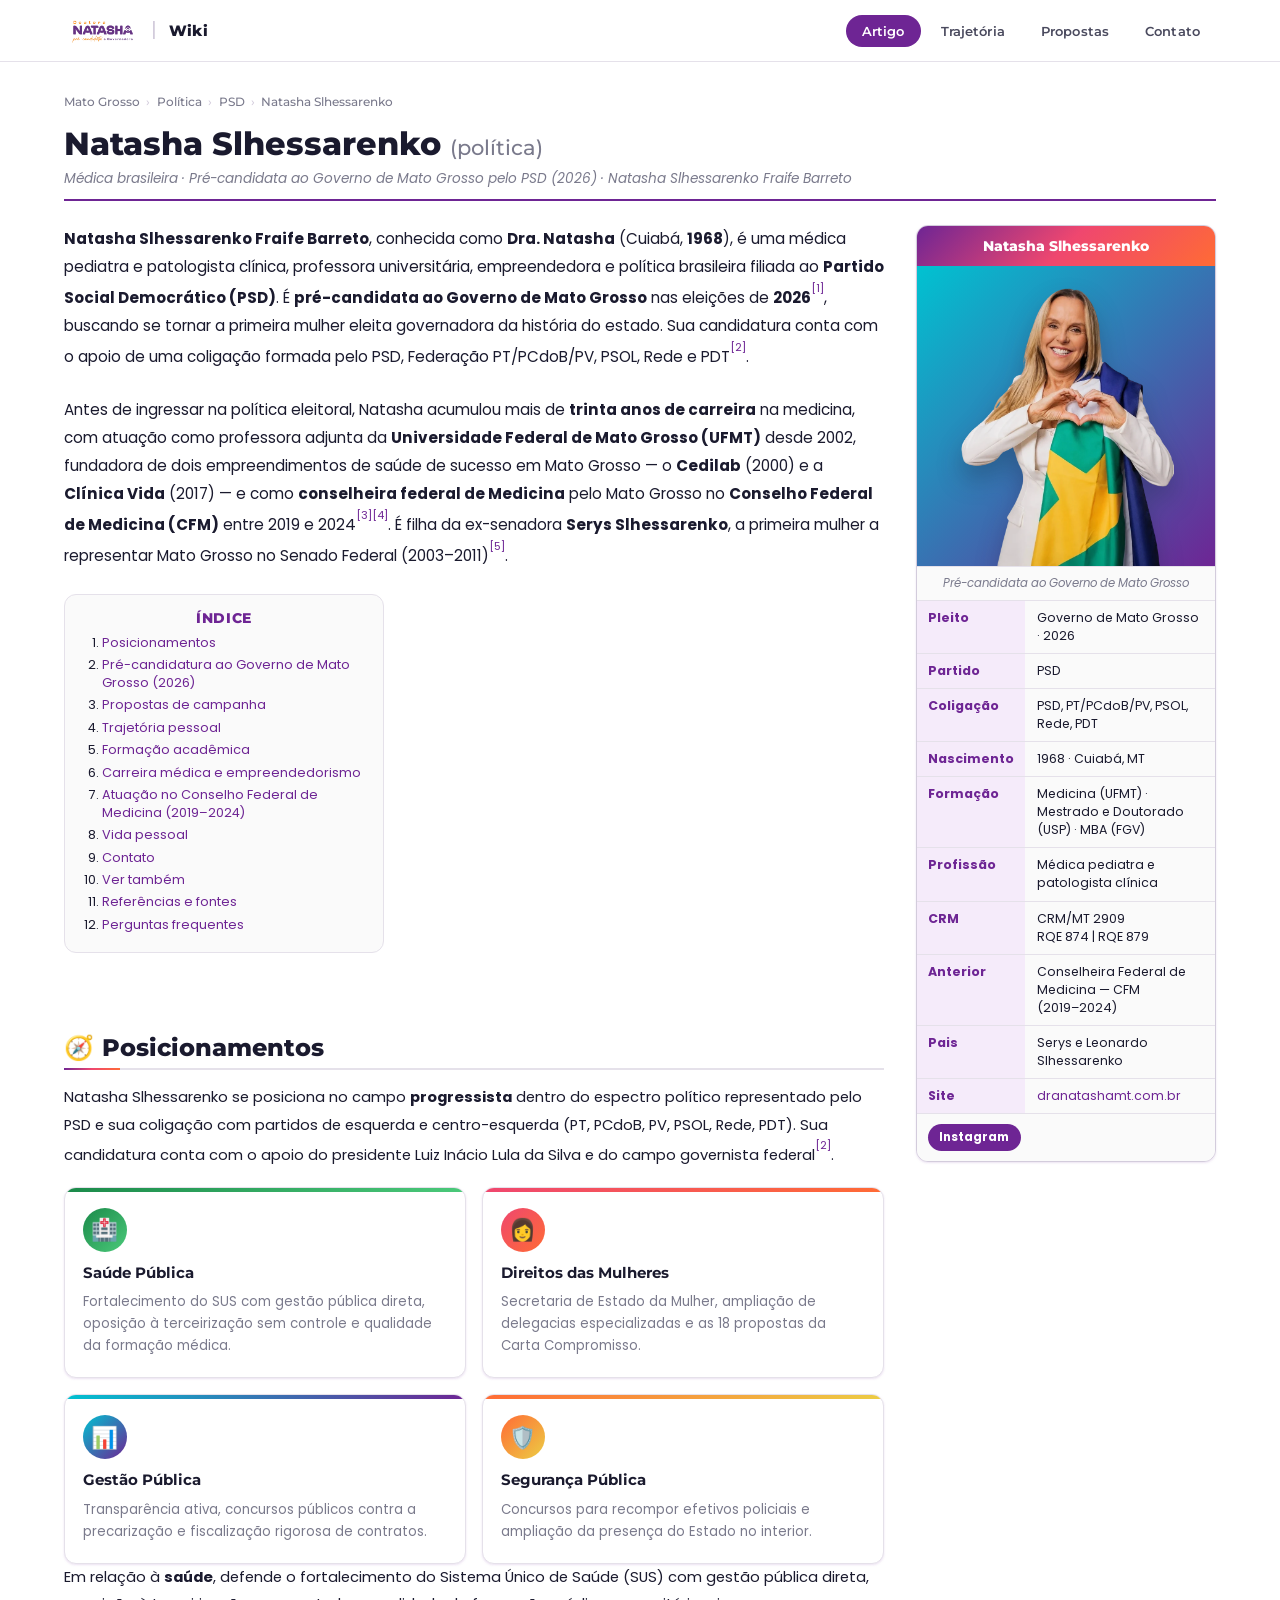
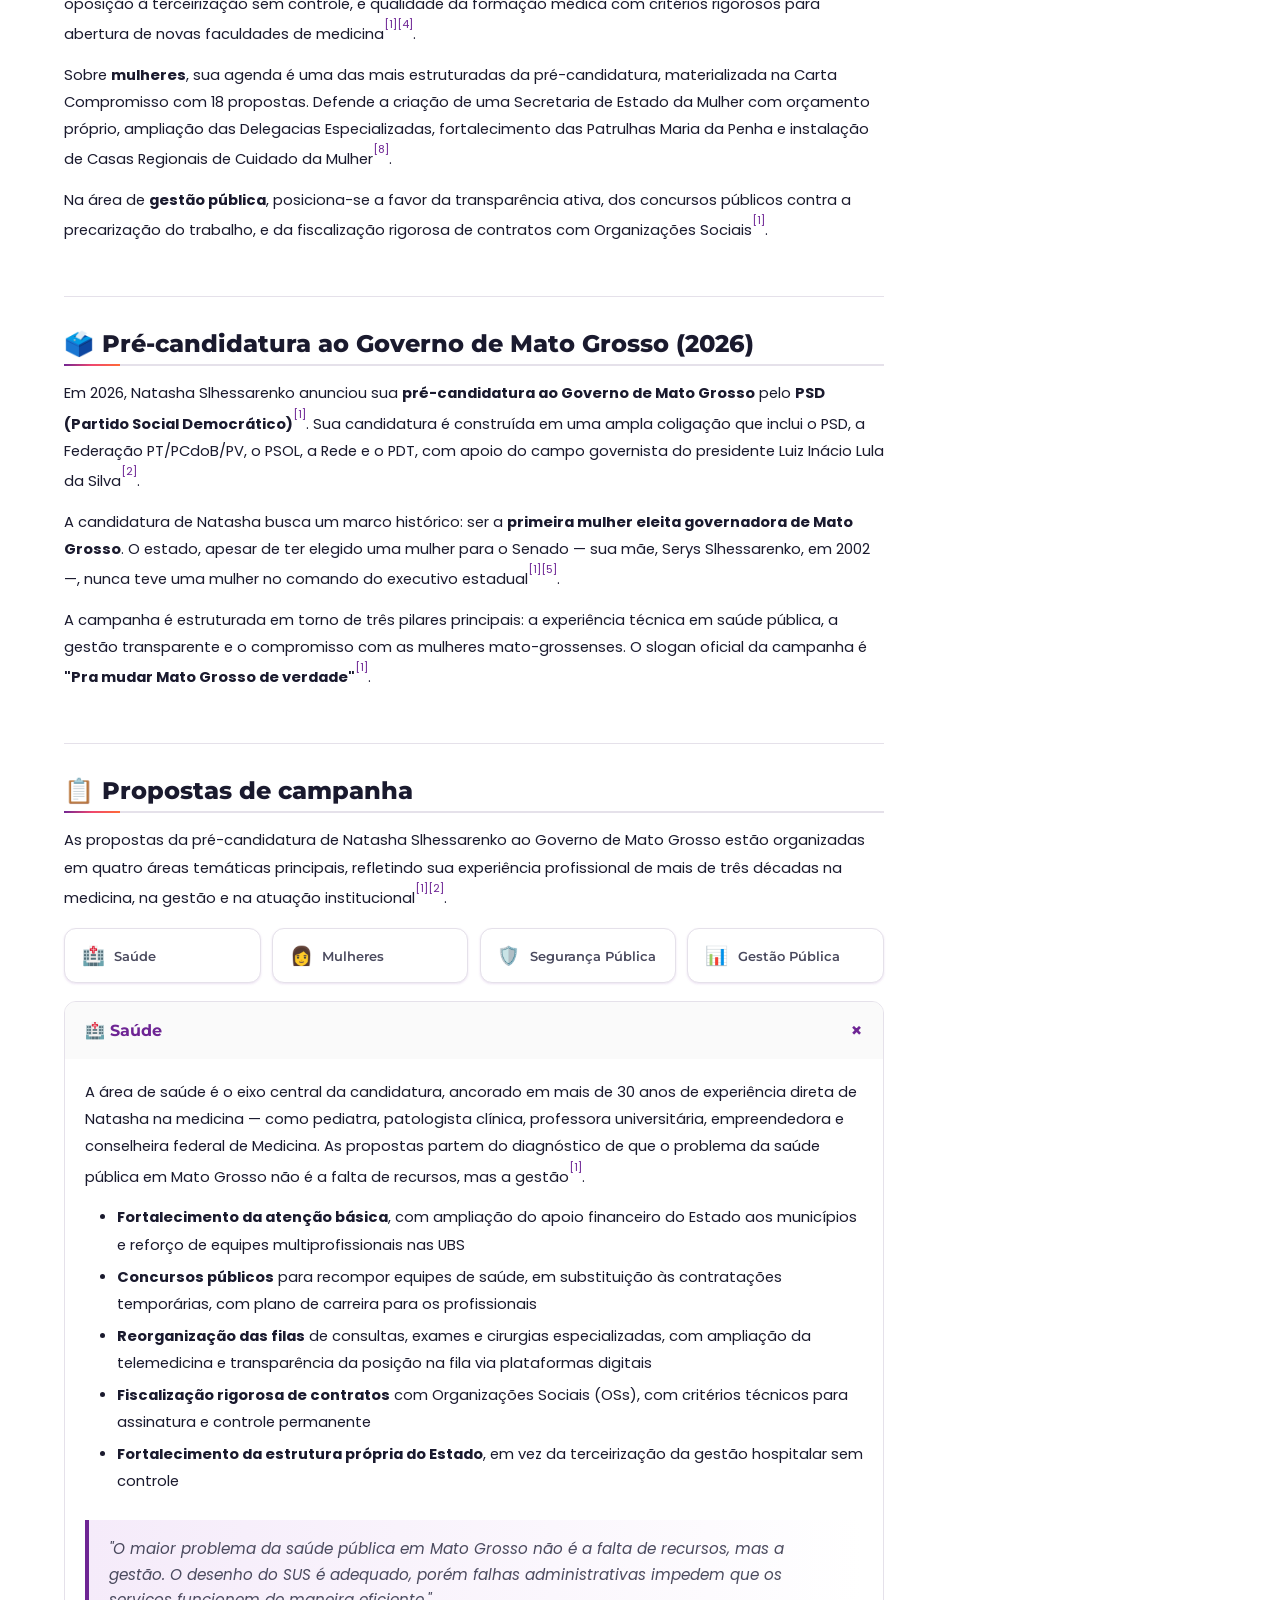
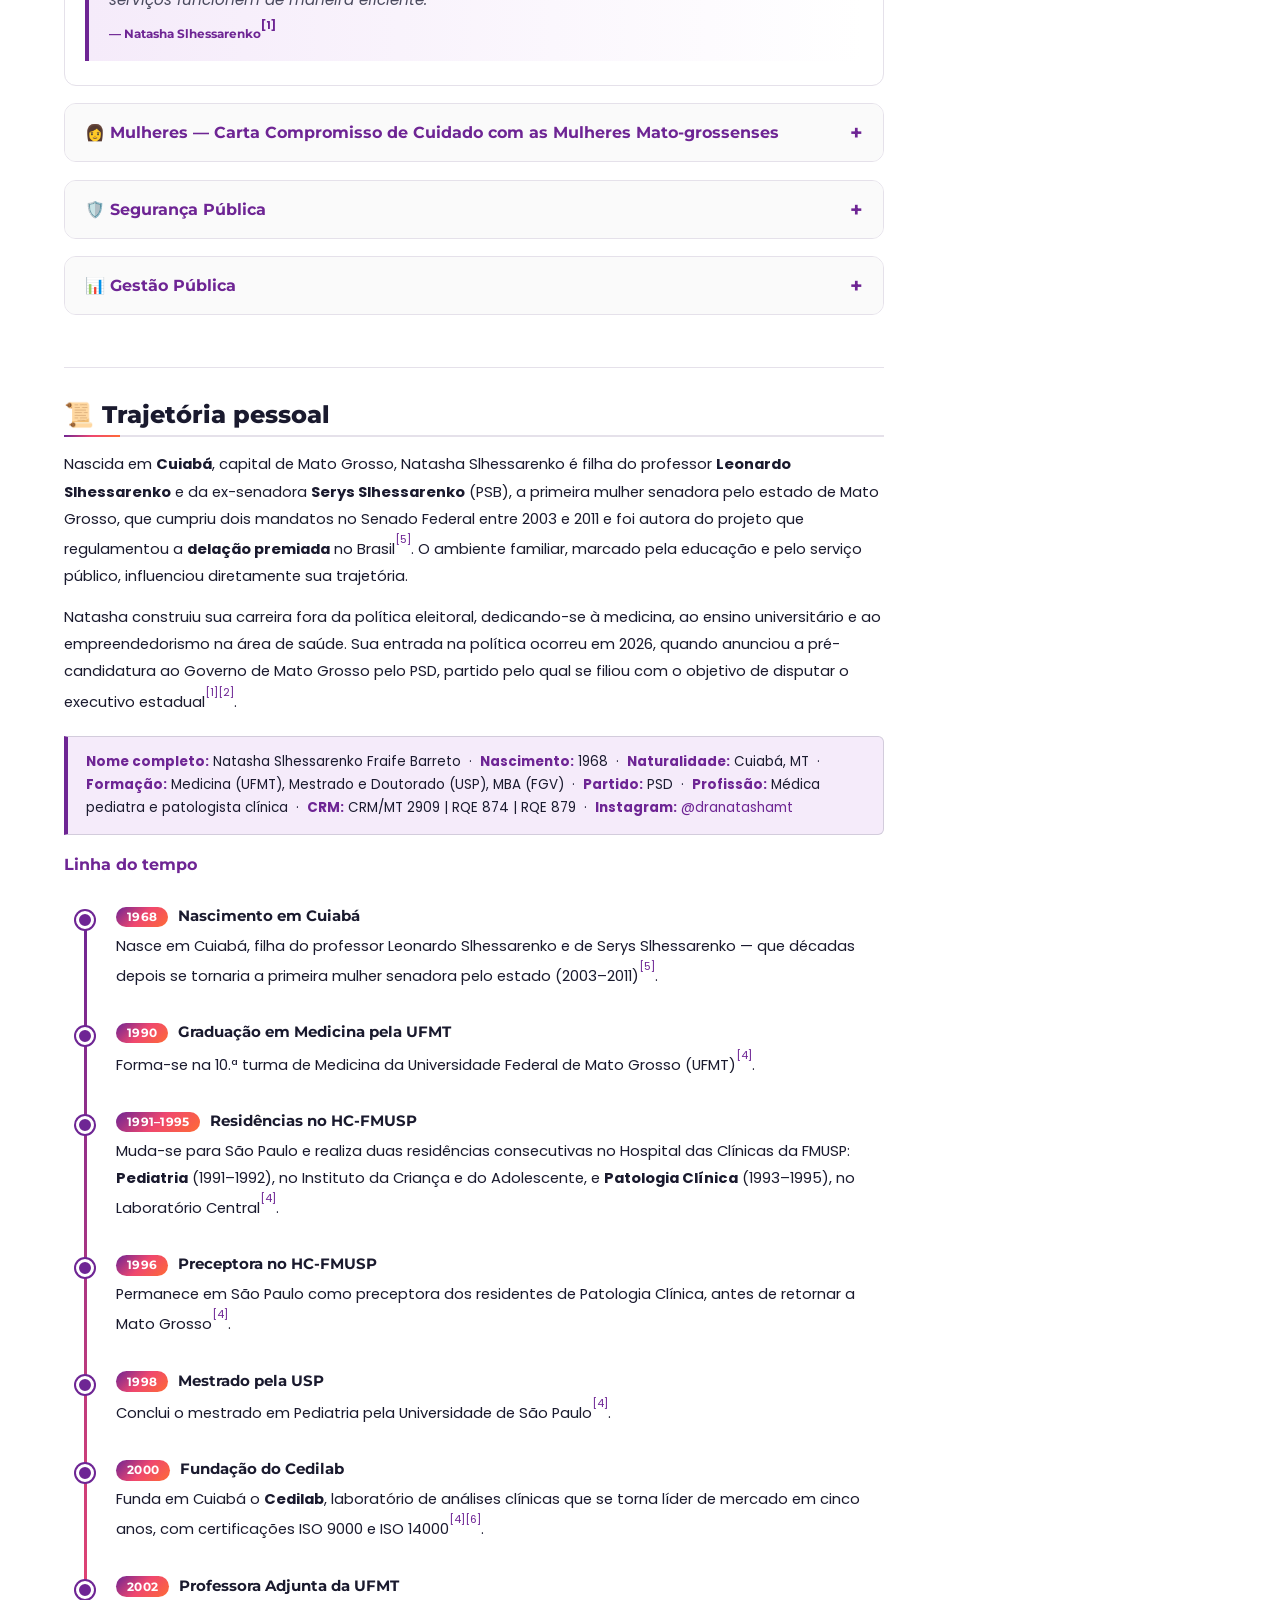
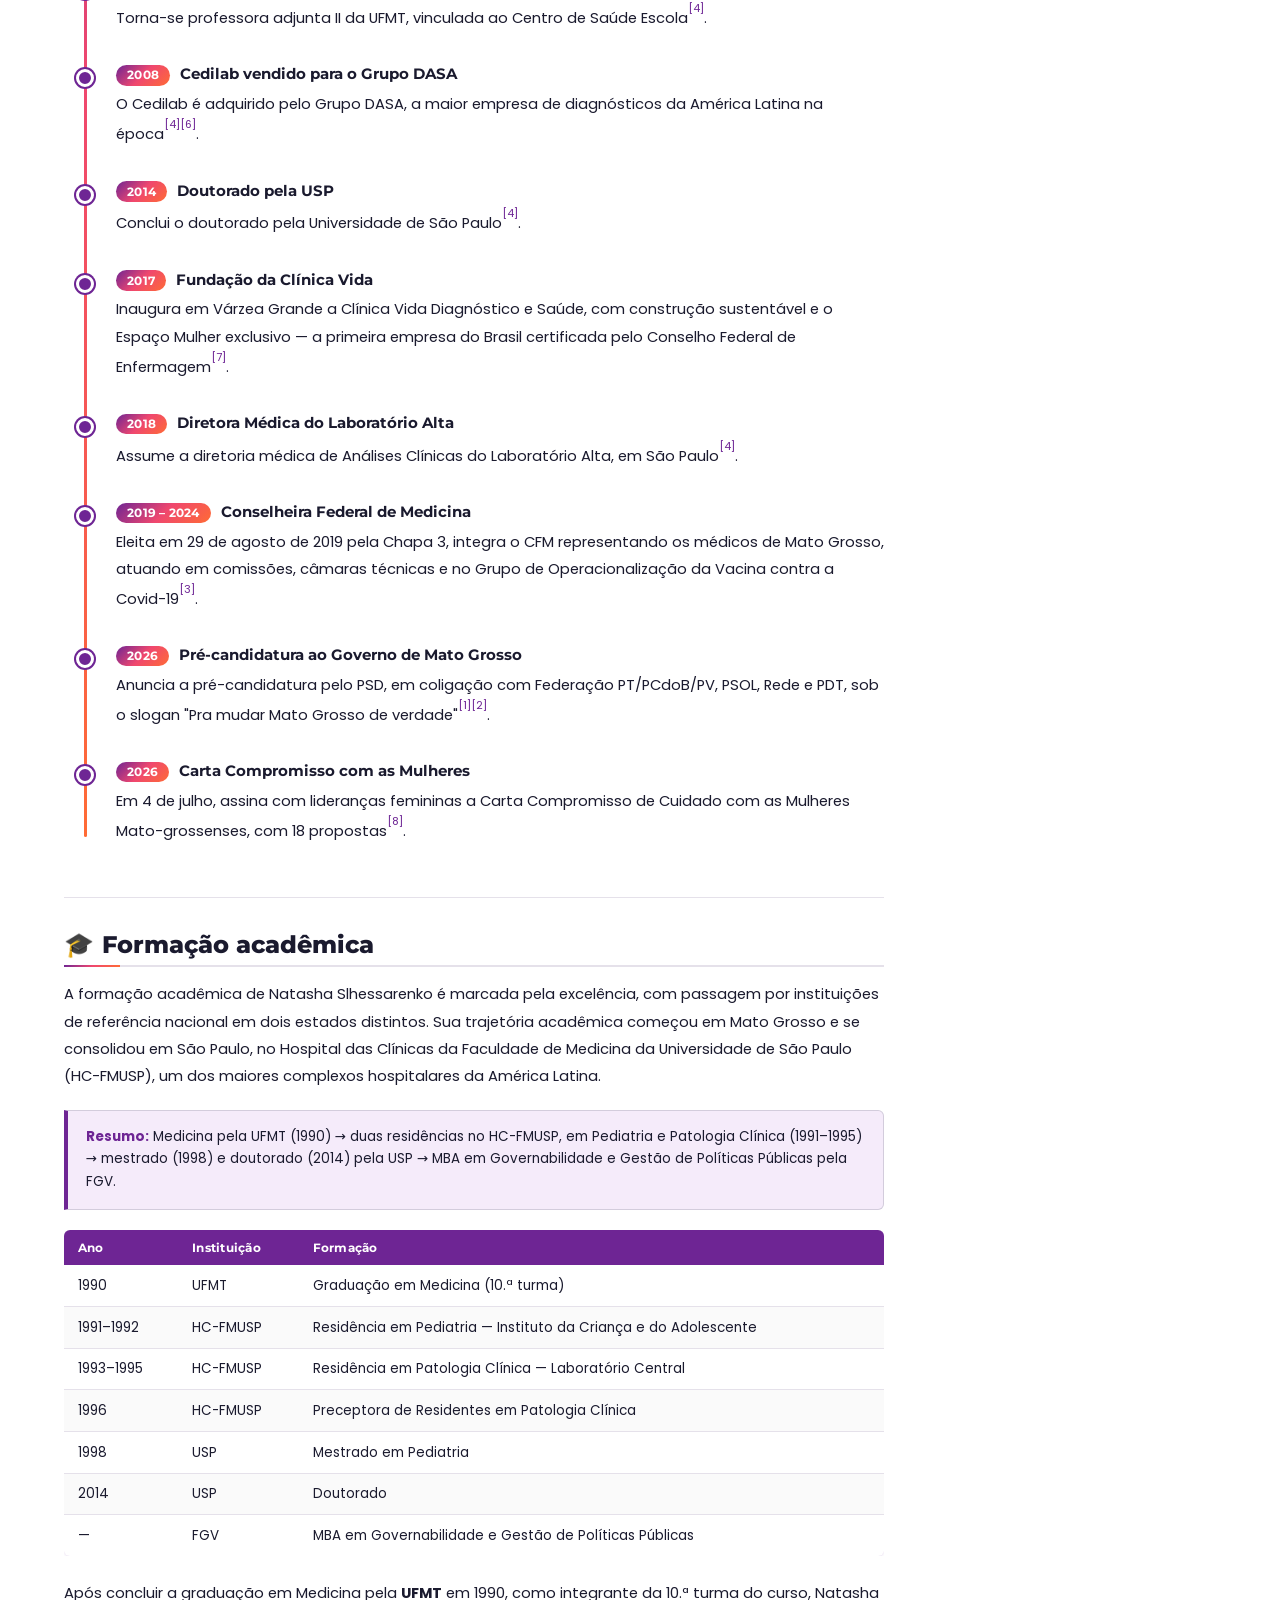
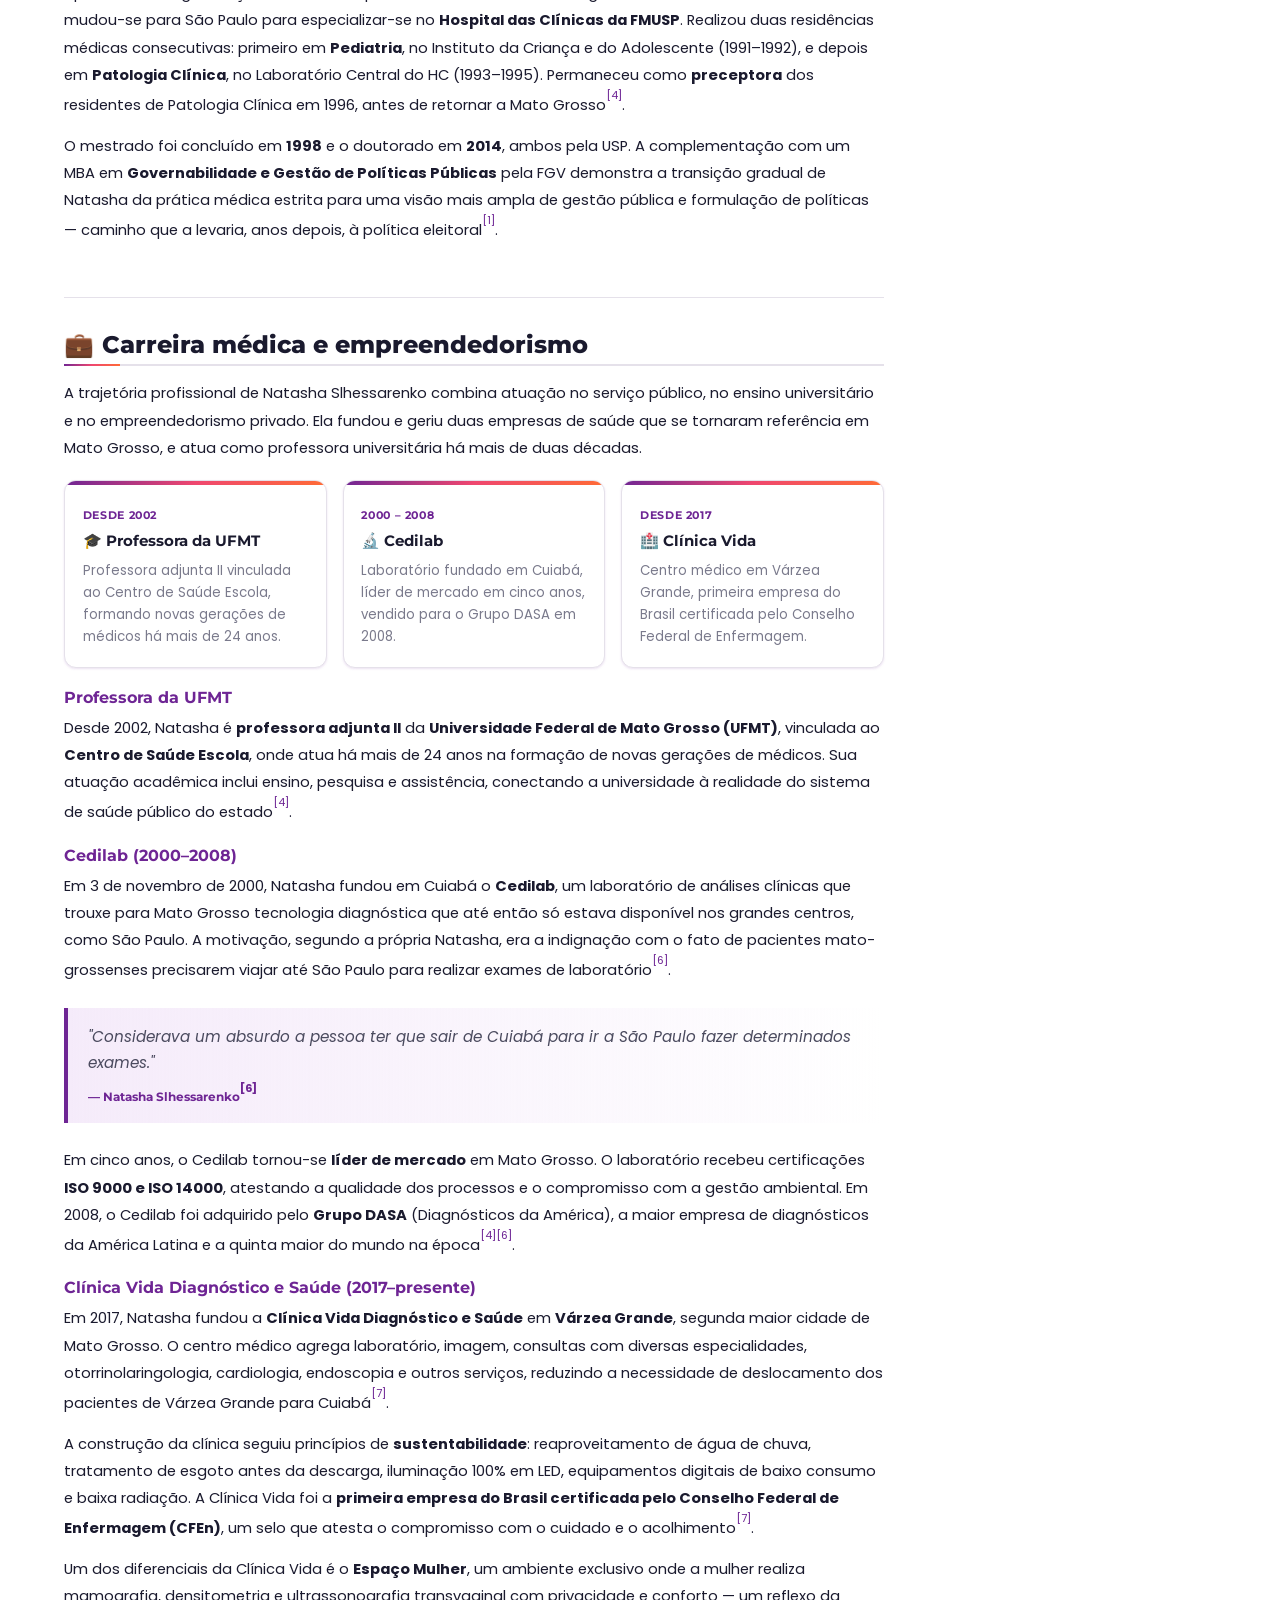
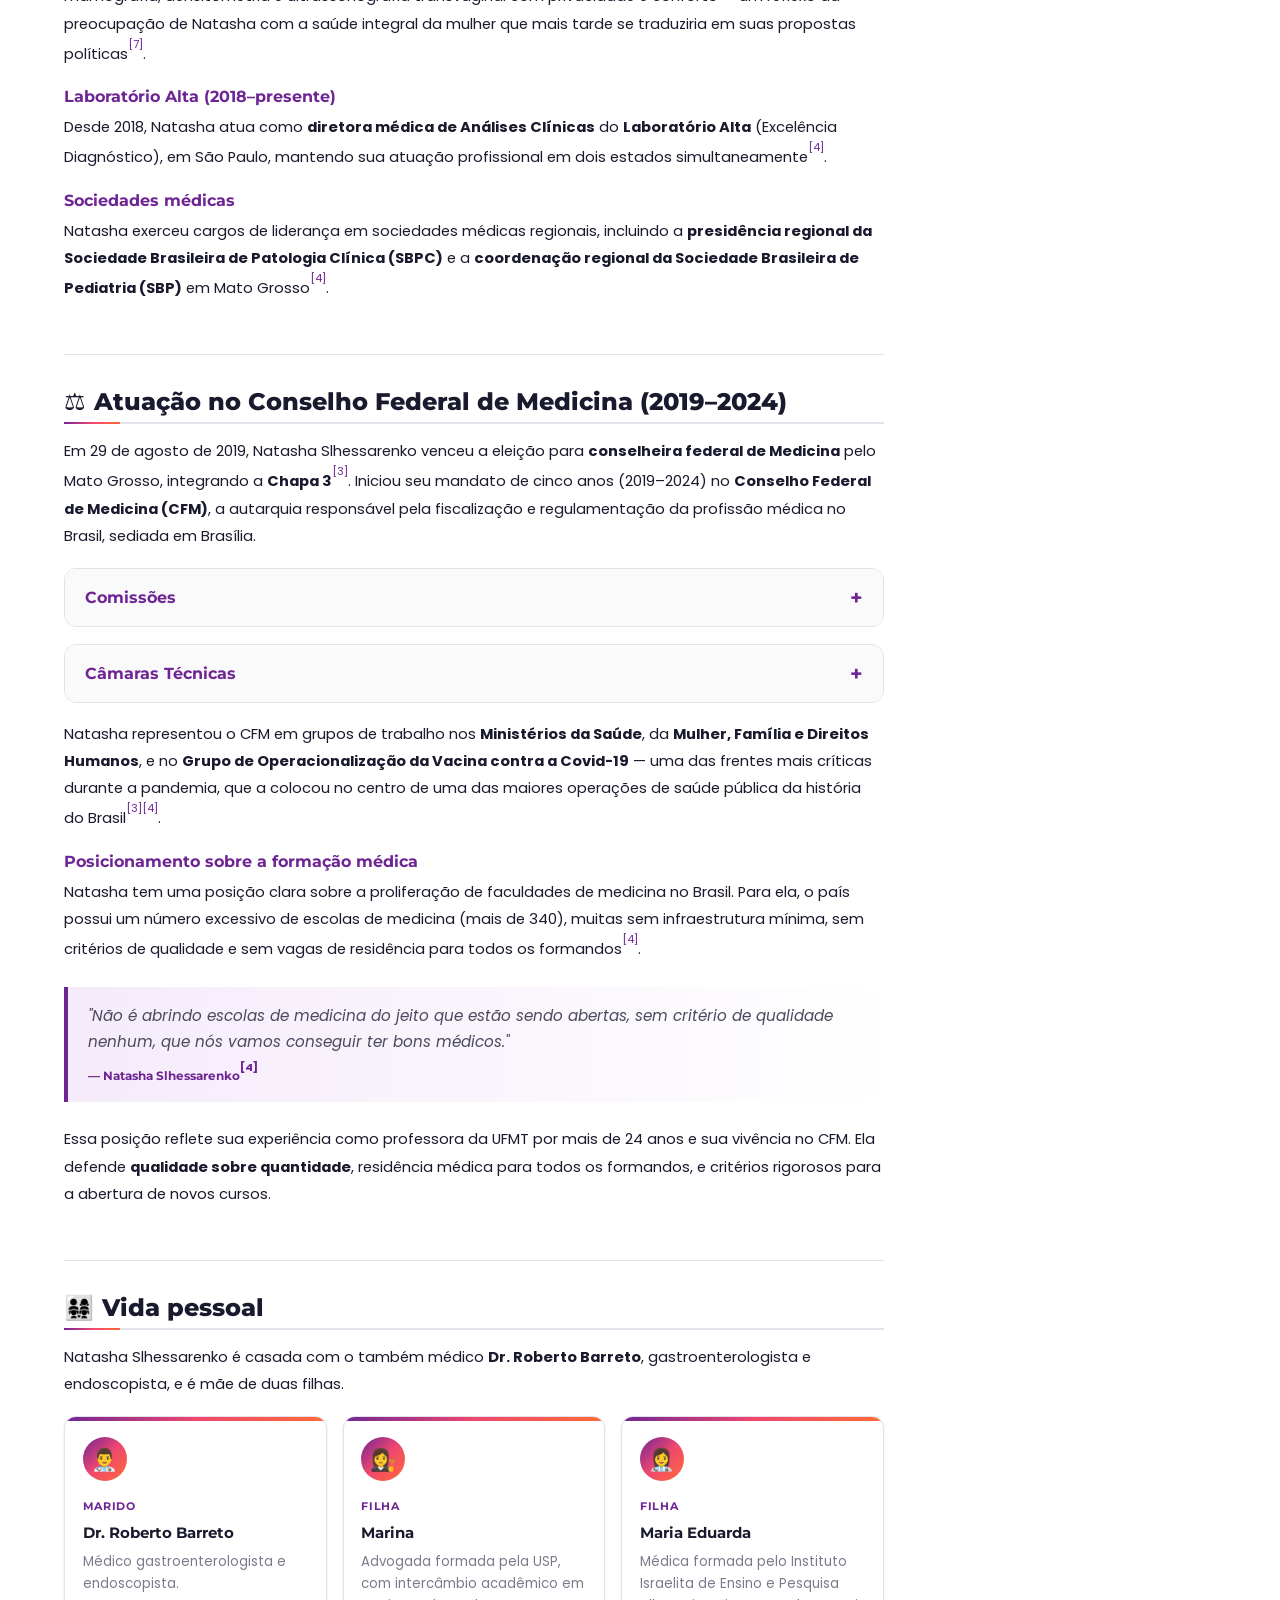
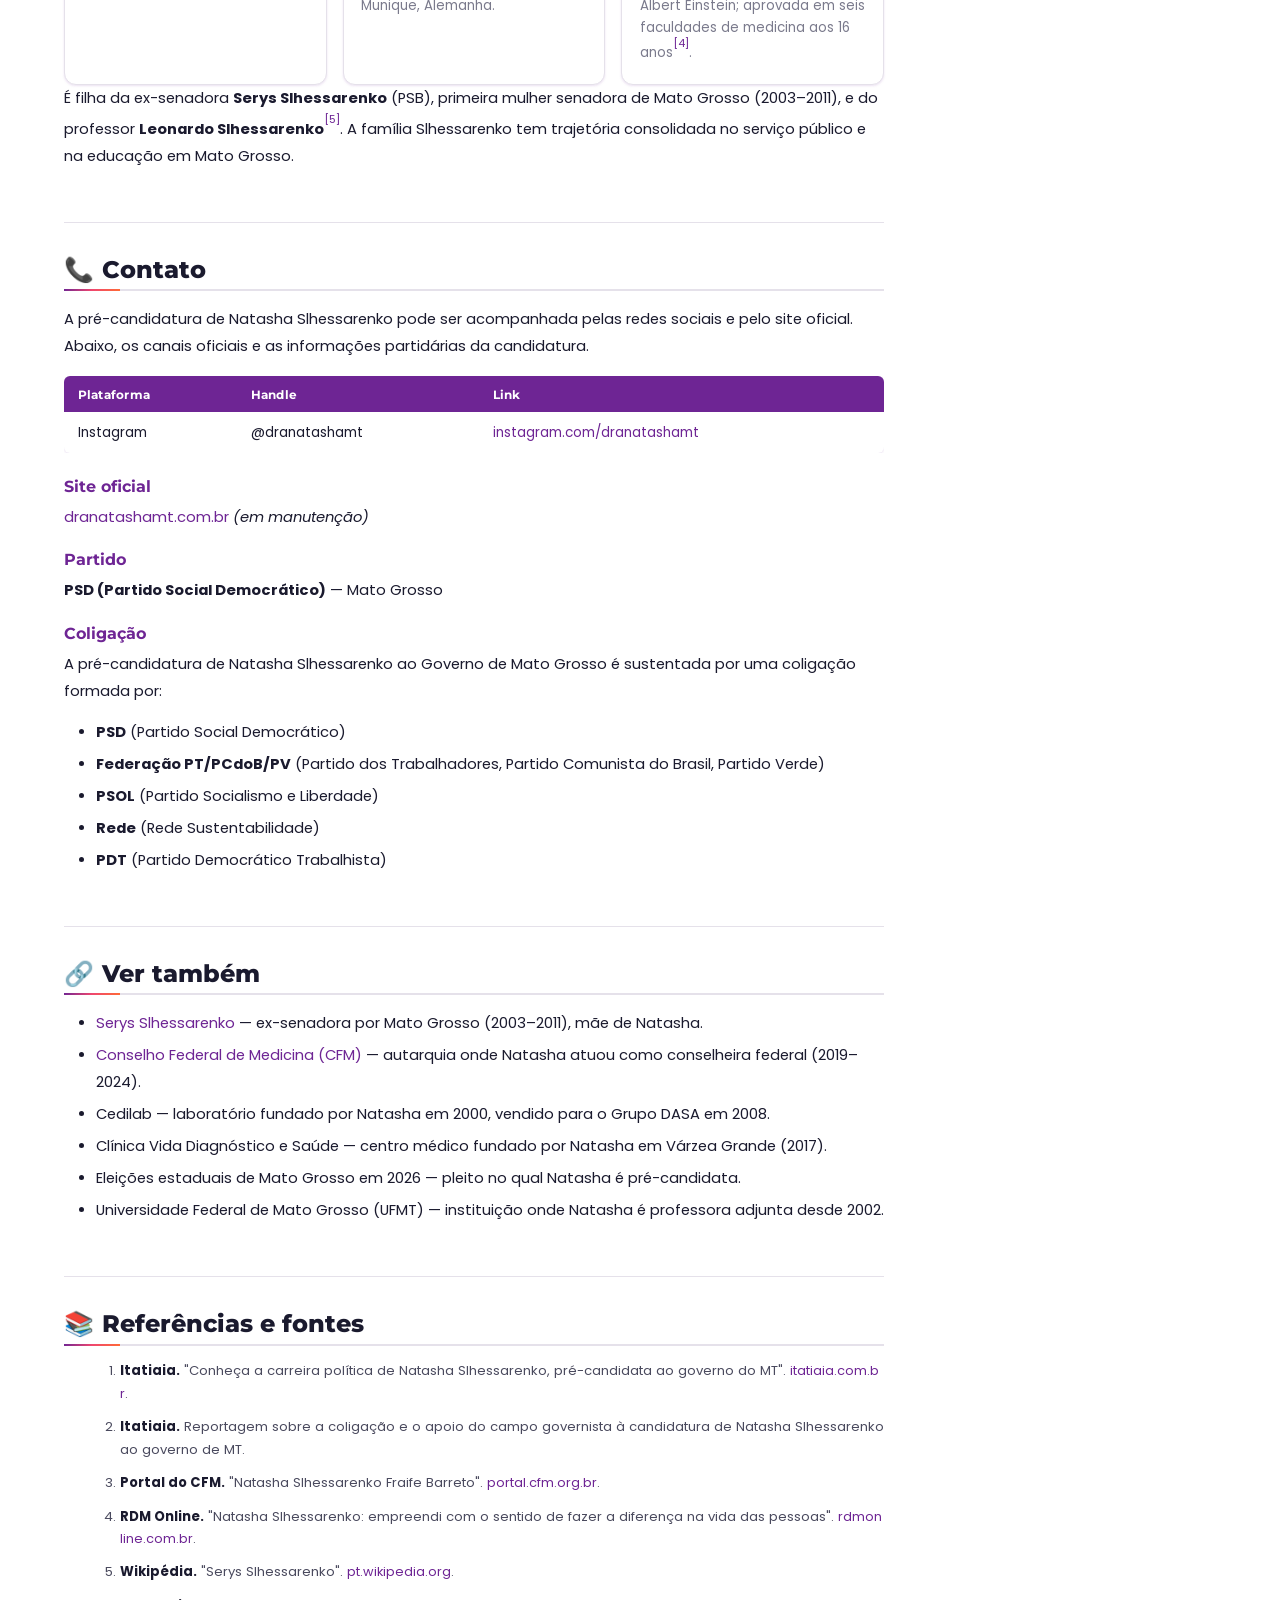
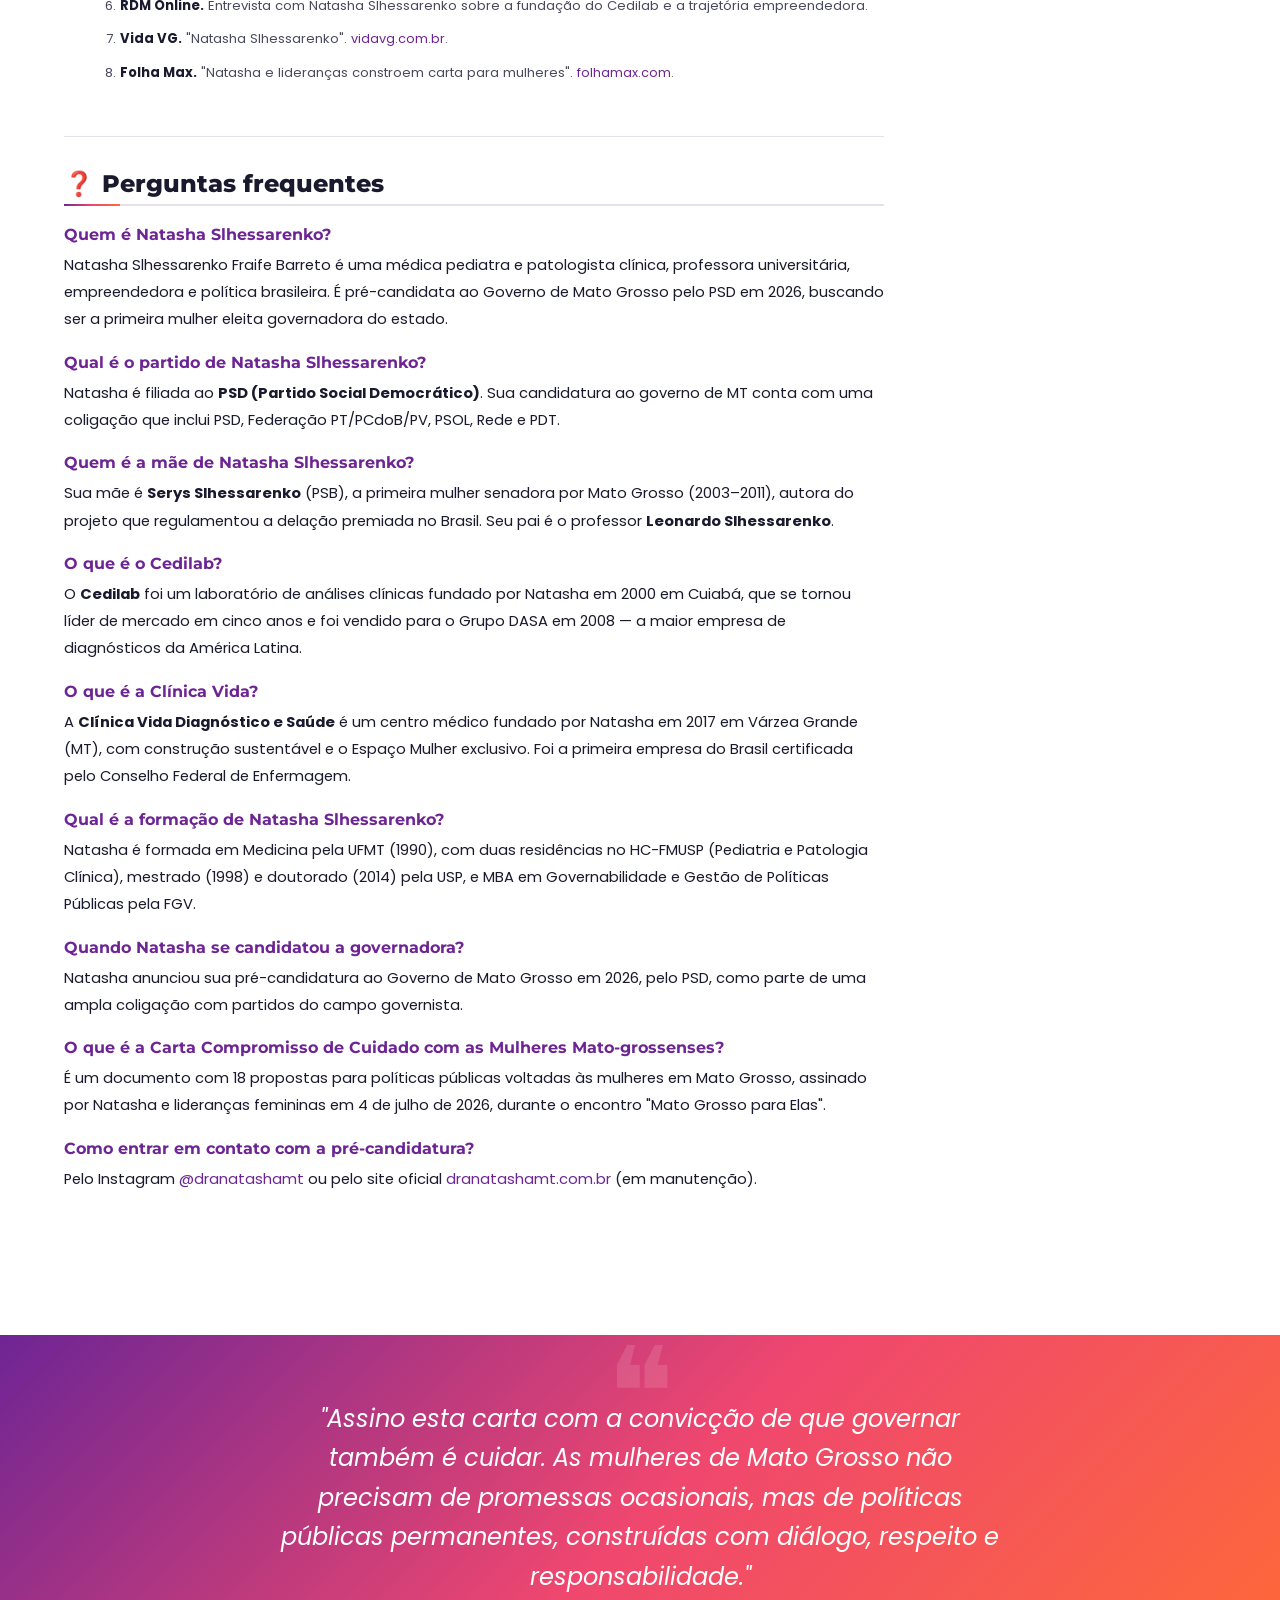
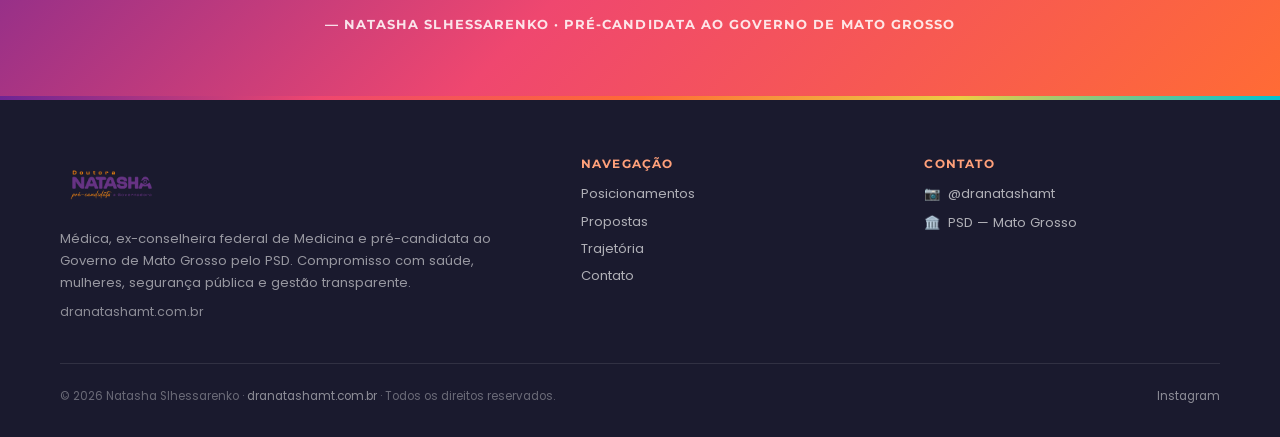
==== commit 2e819f04: "Ajustes finos nos cards da seção Posicionamentos - Remove "· PSD" da legenda da foto no infobox - Ca" ====
--- a/index.html
+++ b/index.html
@@ -203,7 +203,7 @@
   <link rel="preconnect" href="https://fonts.googleapis.com">
   <link rel="preconnect" href="https://fonts.gstatic.com" crossorigin>
   <link href="https://fonts.googleapis.com/css2?family=Montserrat:wght@400;500;600;700;800;900&family=Poppins:wght@300;400;500;600;700&family=Pacifico&display=swap" rel="stylesheet">
-  <link rel="stylesheet" href="assets/style.css">
+  <link rel="stylesheet" href="assets/style.css?v=4">
 </head>
 <body>
 
@@ -318,7 +318,7 @@
             federal<sup><a href="#ref-2">[2]</a></sup>.
           </p>
 
-          <div class="cards-grid">
+          <div class="cards-grid cards-grid--2col">
             <div class="proposta-card proposta-card--saude">
               <div class="card-icon">🏥</div>
               <div class="proposta-card__titulo">Saúde Pública</div>
@@ -1117,7 +1117,7 @@
               height="905"
             >
           </div>
-          <div class="infobox__caption">Pré-candidata ao Governo de Mato Grosso · PSD</div>
+          <div class="infobox__caption">Pré-candidata ao Governo de Mato Grosso</div>
           <table class="infobox__table">
             <tr><td>Pleito</td><td>Governo de Mato Grosso · 2026</td></tr>
             <tr><td>Partido</td><td>PSD</td></tr>
@@ -1203,6 +1203,6 @@
     </div>
   </footer>
 
-  <script src="assets/script.js"></script>
+  <script src="assets/script.js?v=3"></script>
 </body>
 </html>
--- a/assets/style.css
+++ b/assets/style.css
@@ -372,22 +372,17 @@
   grid-template-columns: repeat(auto-fill, minmax(240px, 1fr));
   gap: 1rem; margin-top: 1.1rem;
 }
+.cards-grid--2col { grid-template-columns: repeat(2, 1fr); }
 .proposta-card {
   background: var(--color-bg-white); border: 1px solid var(--border);
   border-radius: var(--radius-lg); padding: 1.25rem 1.1rem;
   font-family: var(--font-body);
   box-shadow: var(--shadow-sm);
-  transition: transform .22s var(--ease), box-shadow .22s var(--ease), border-color .22s;
   position: relative; overflow: hidden;
 }
 .proposta-card::before {
   content: ''; position: absolute; top: 0; left: 0; right: 0;
   height: 4px; background: var(--gradient-primary);
-}
-.proposta-card:hover {
-  transform: translateY(-3px);
-  box-shadow: var(--shadow-md);
-  border-color: var(--border-dark);
 }
 .proposta-card__eyebrow {
   display: inline-flex; align-items: center; gap: .3rem;
@@ -418,13 +413,7 @@
   color: var(--text-mid);
   display: flex; align-items: center; gap: .6rem;
   box-shadow: var(--shadow-sm);
-  transition: background .2s, border-color .2s, color .2s, transform .2s;
   cursor: default;
-}
-.prioridade-item:hover {
-  background: var(--gradient-primary); border-color: transparent;
-  color: #fff; transform: translateY(-2px);
-  box-shadow: var(--shadow-md);
 }
 .prioridade-icon { font-size: 1.15rem; flex-shrink: 0; }
 
